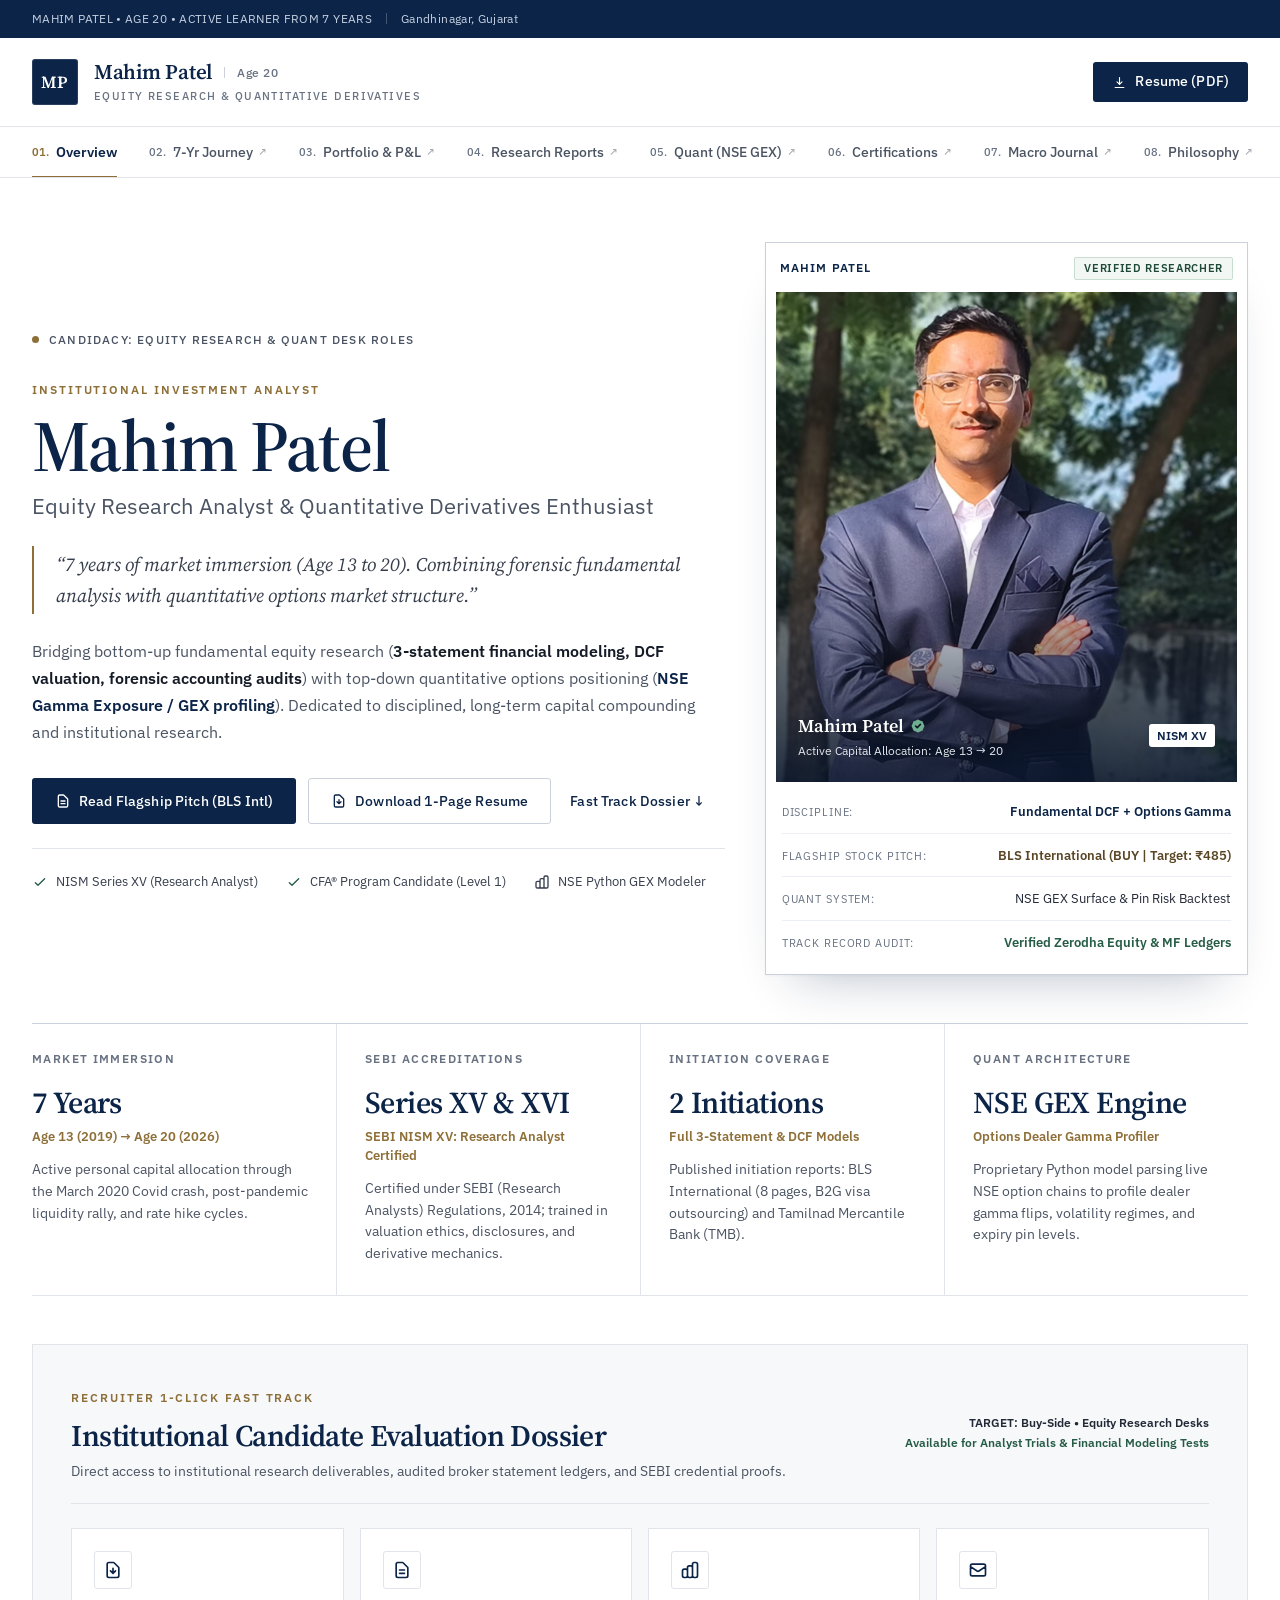
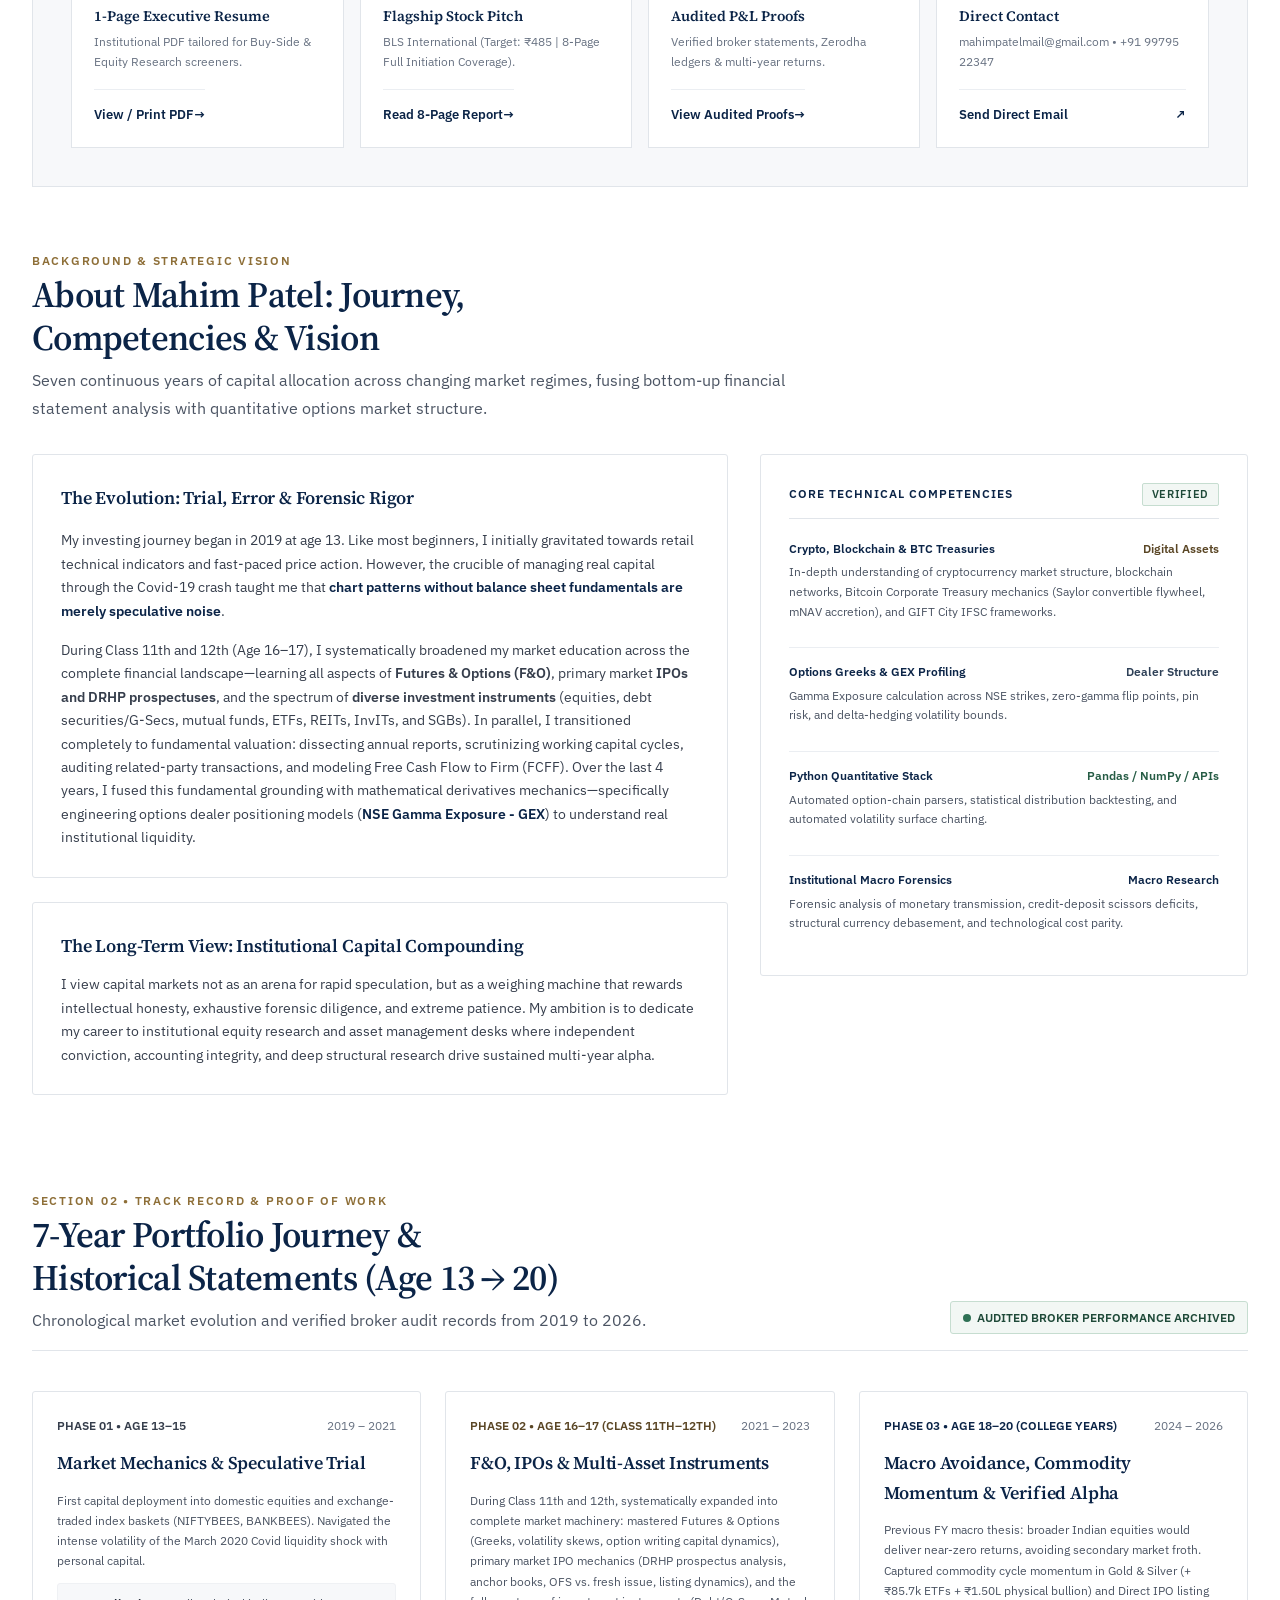
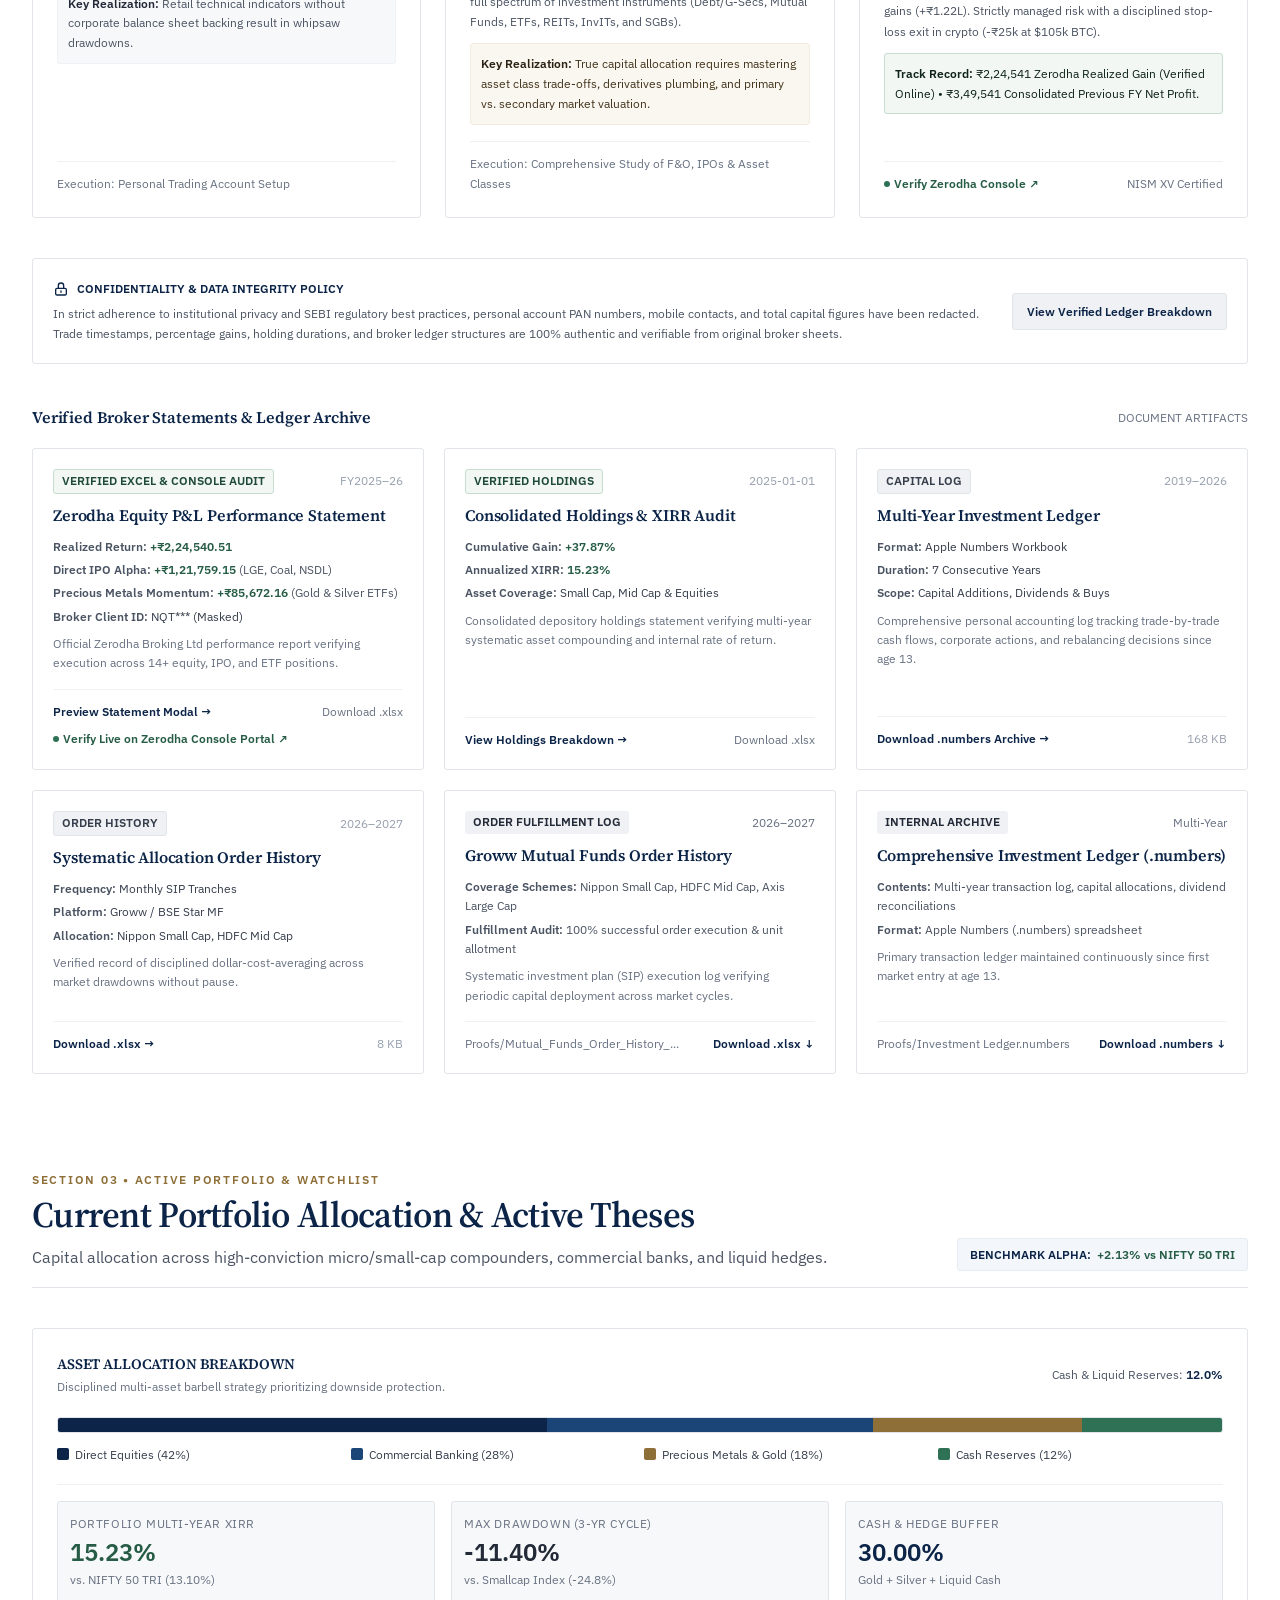
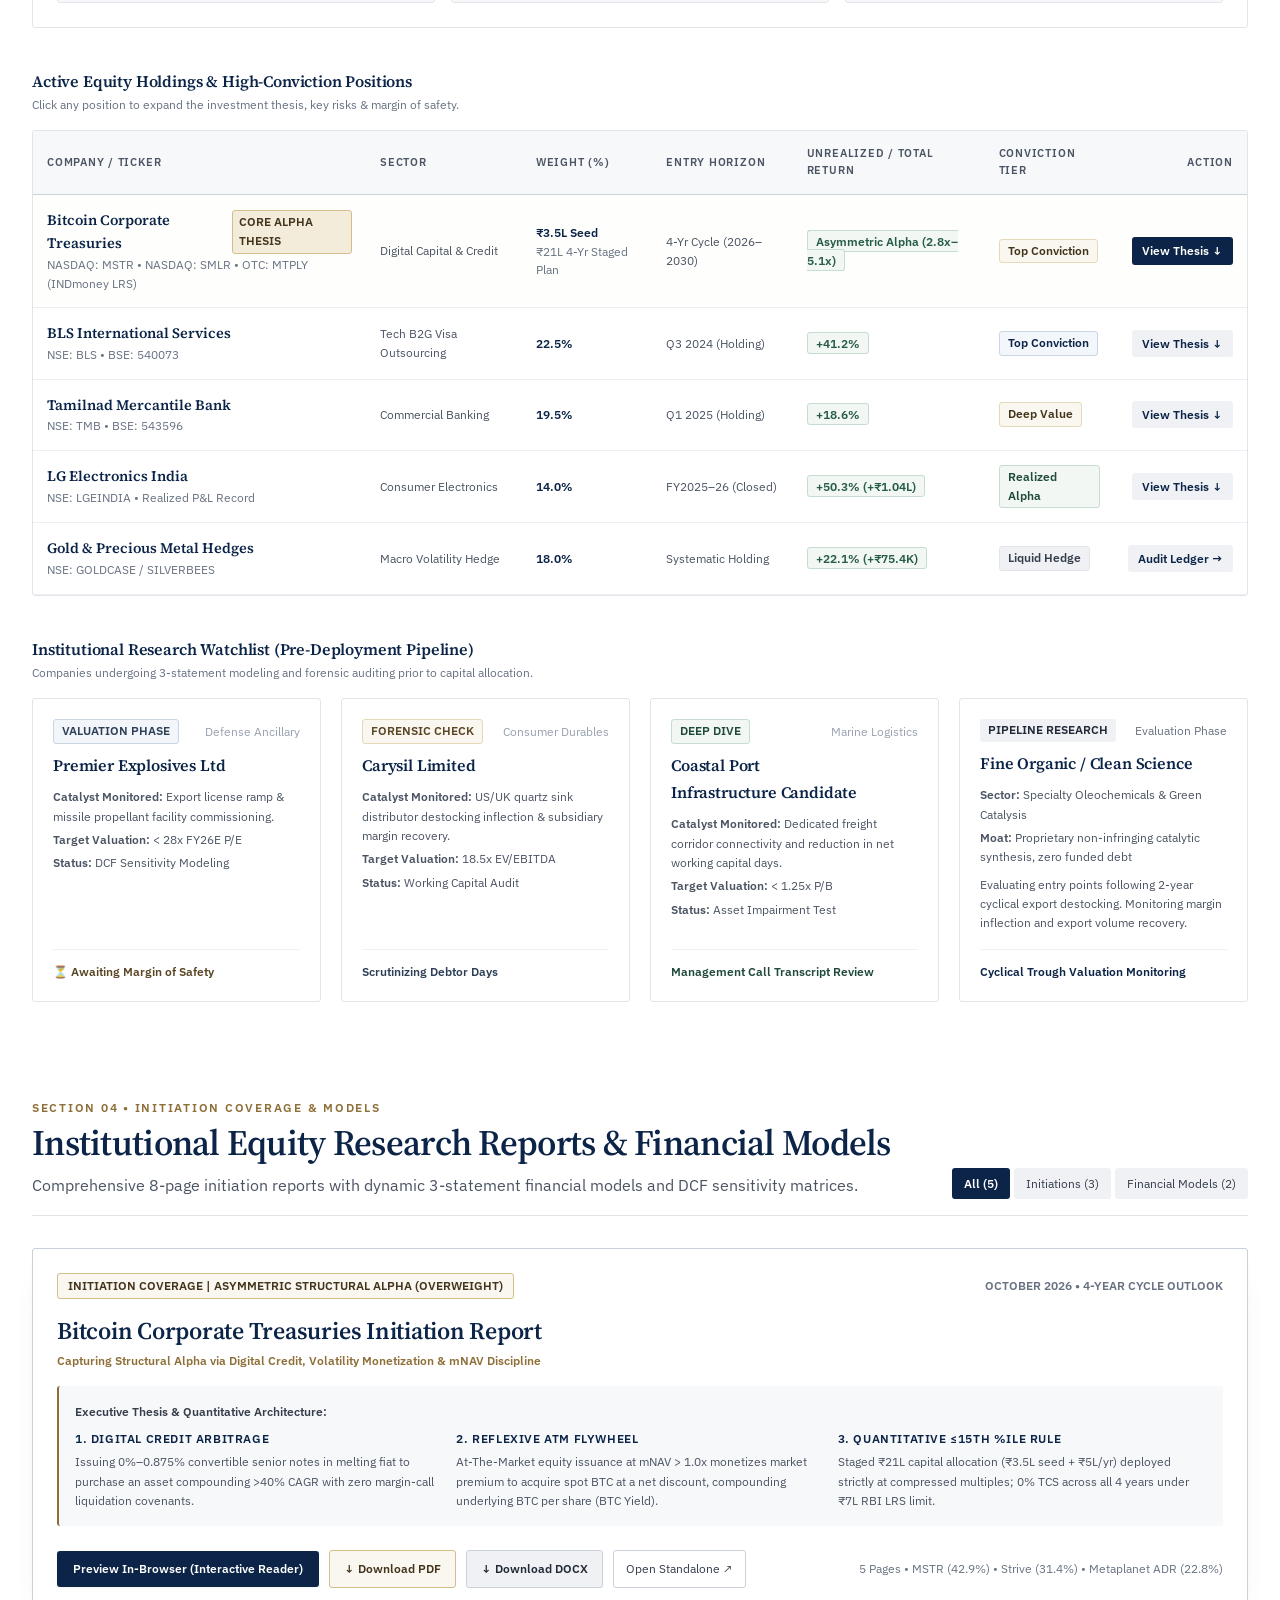
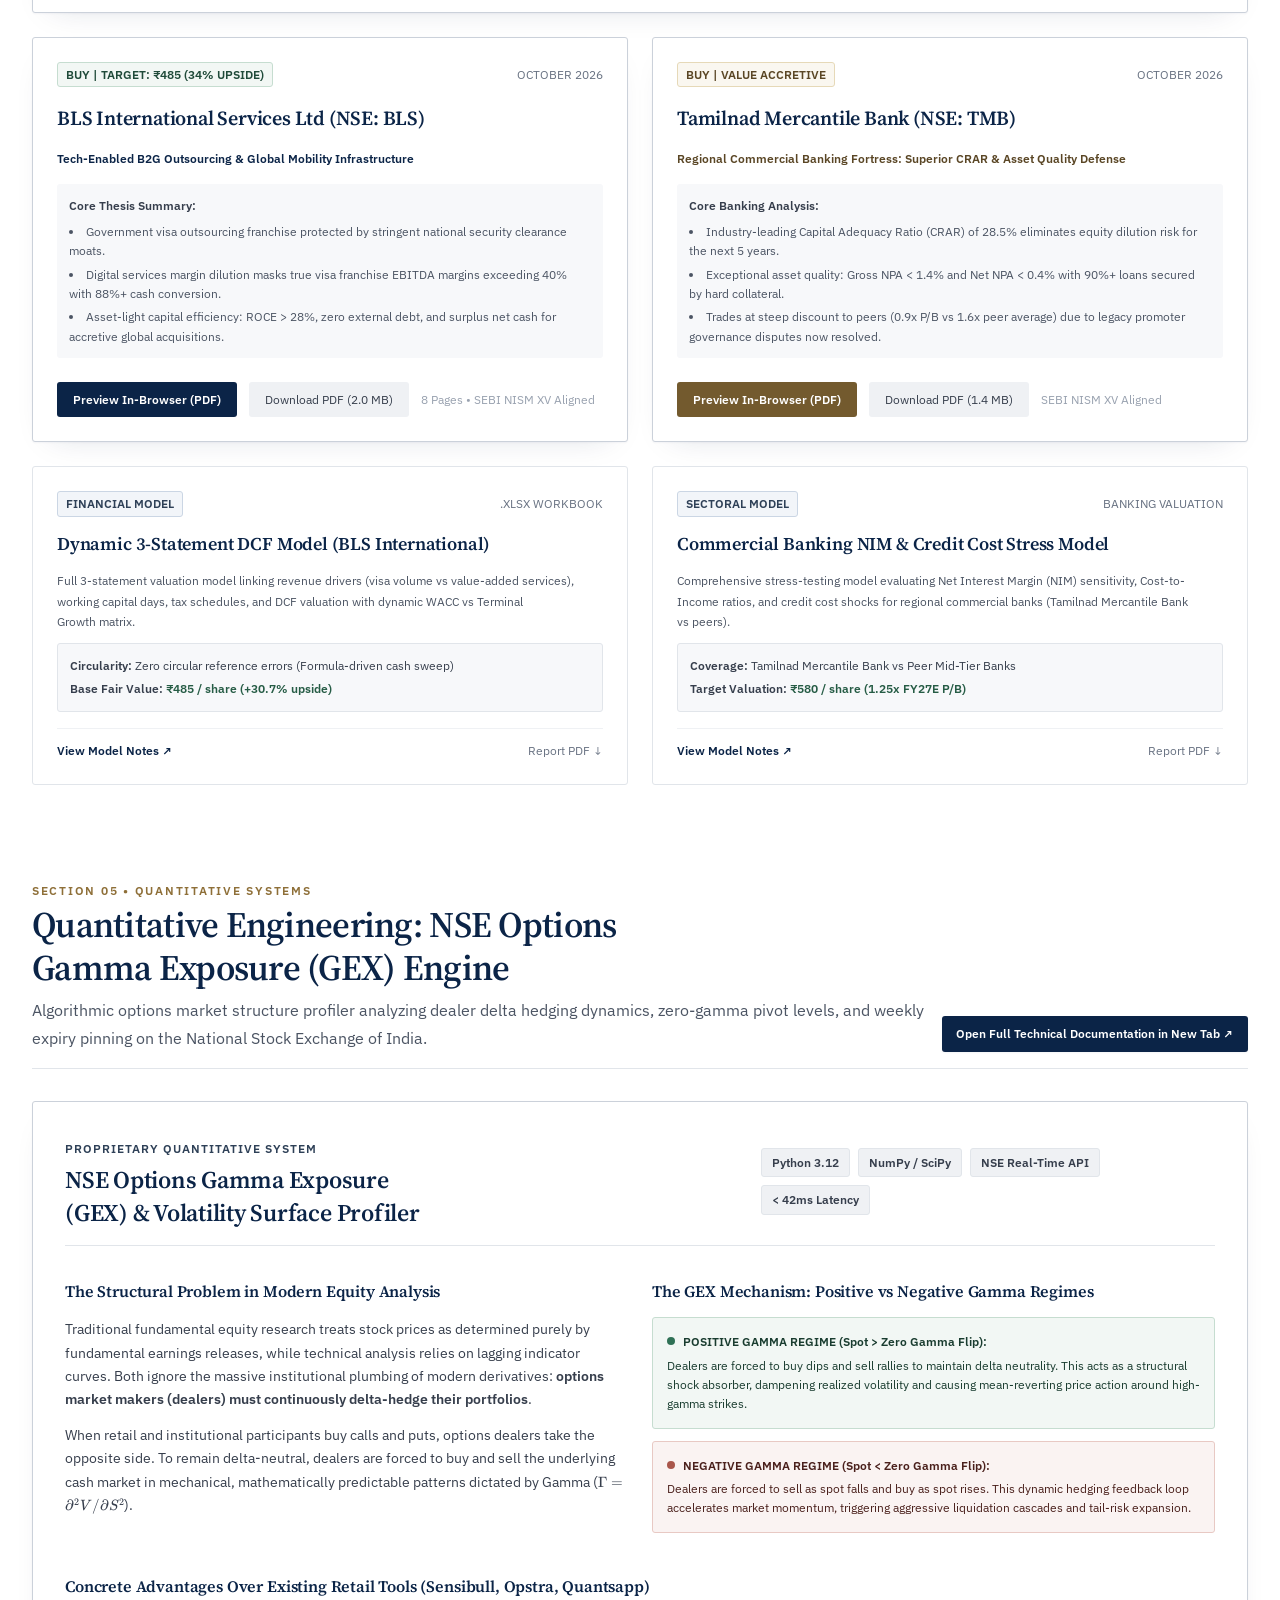
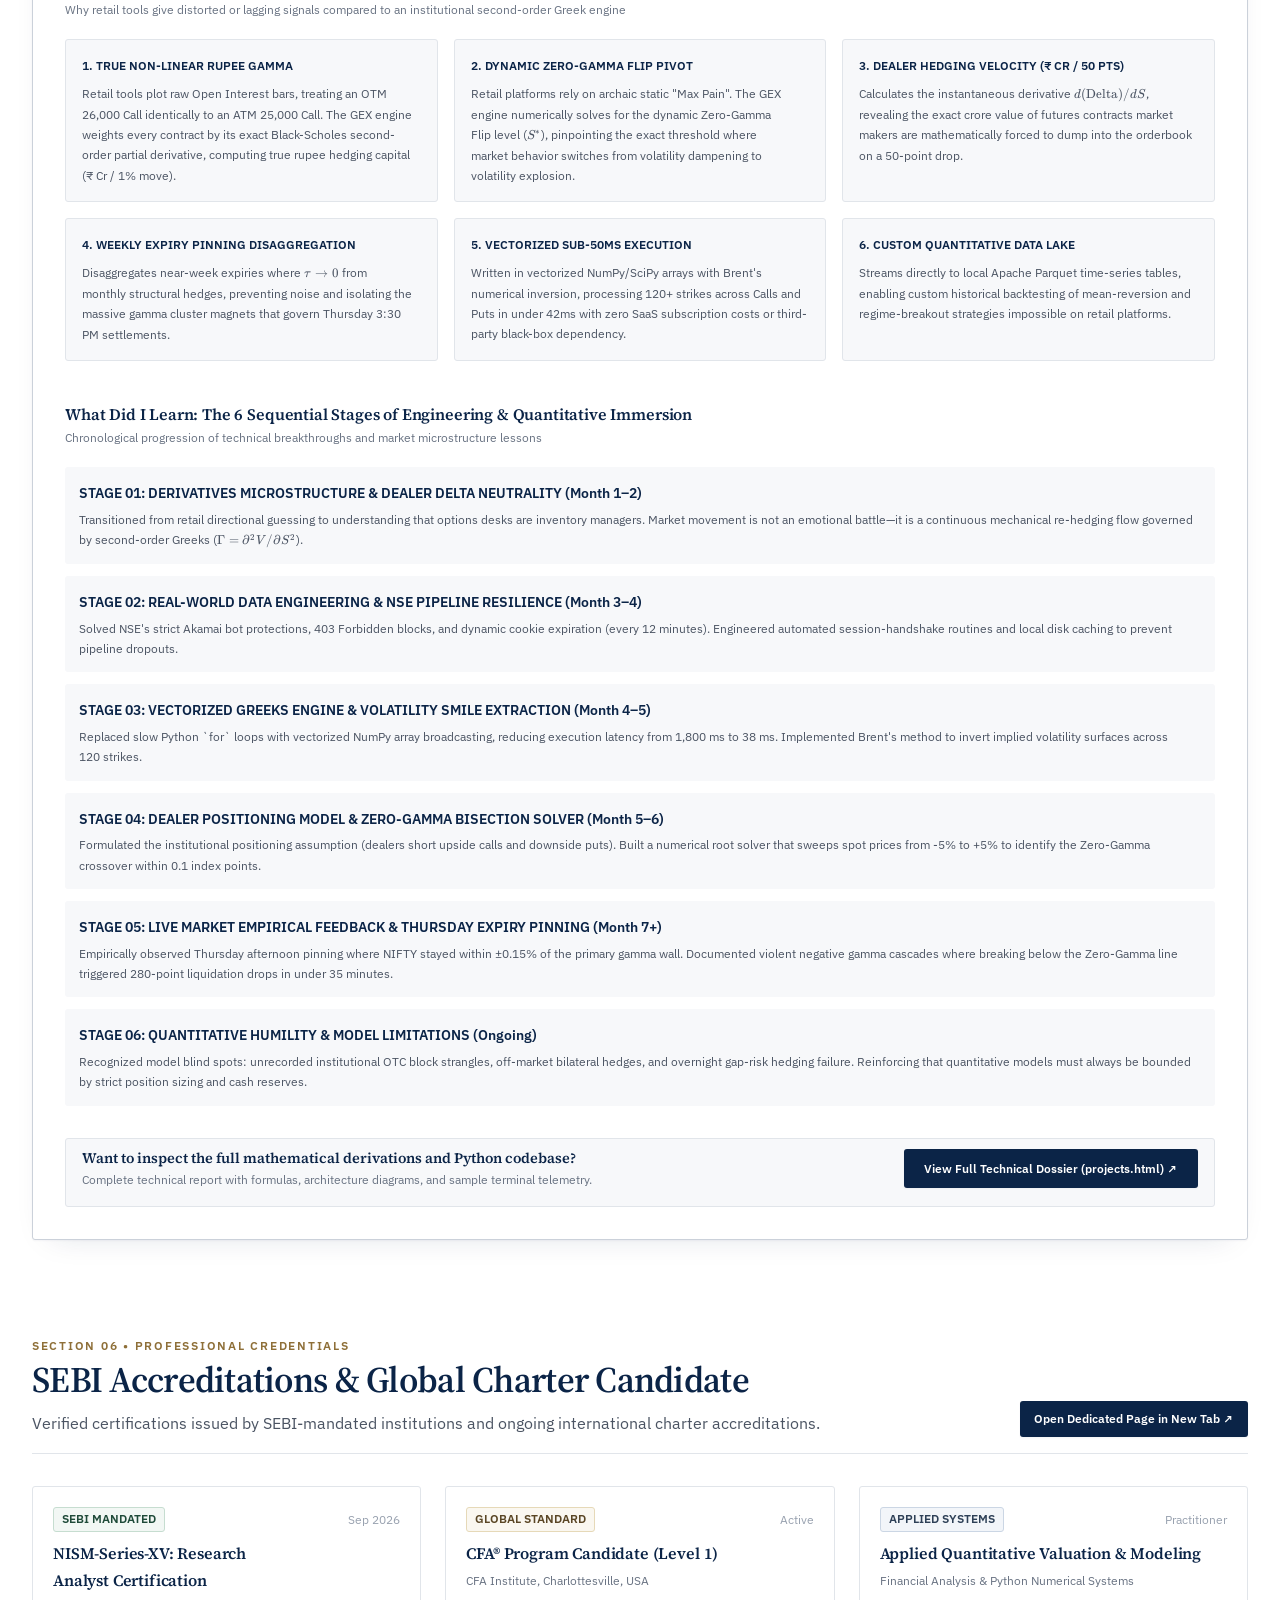
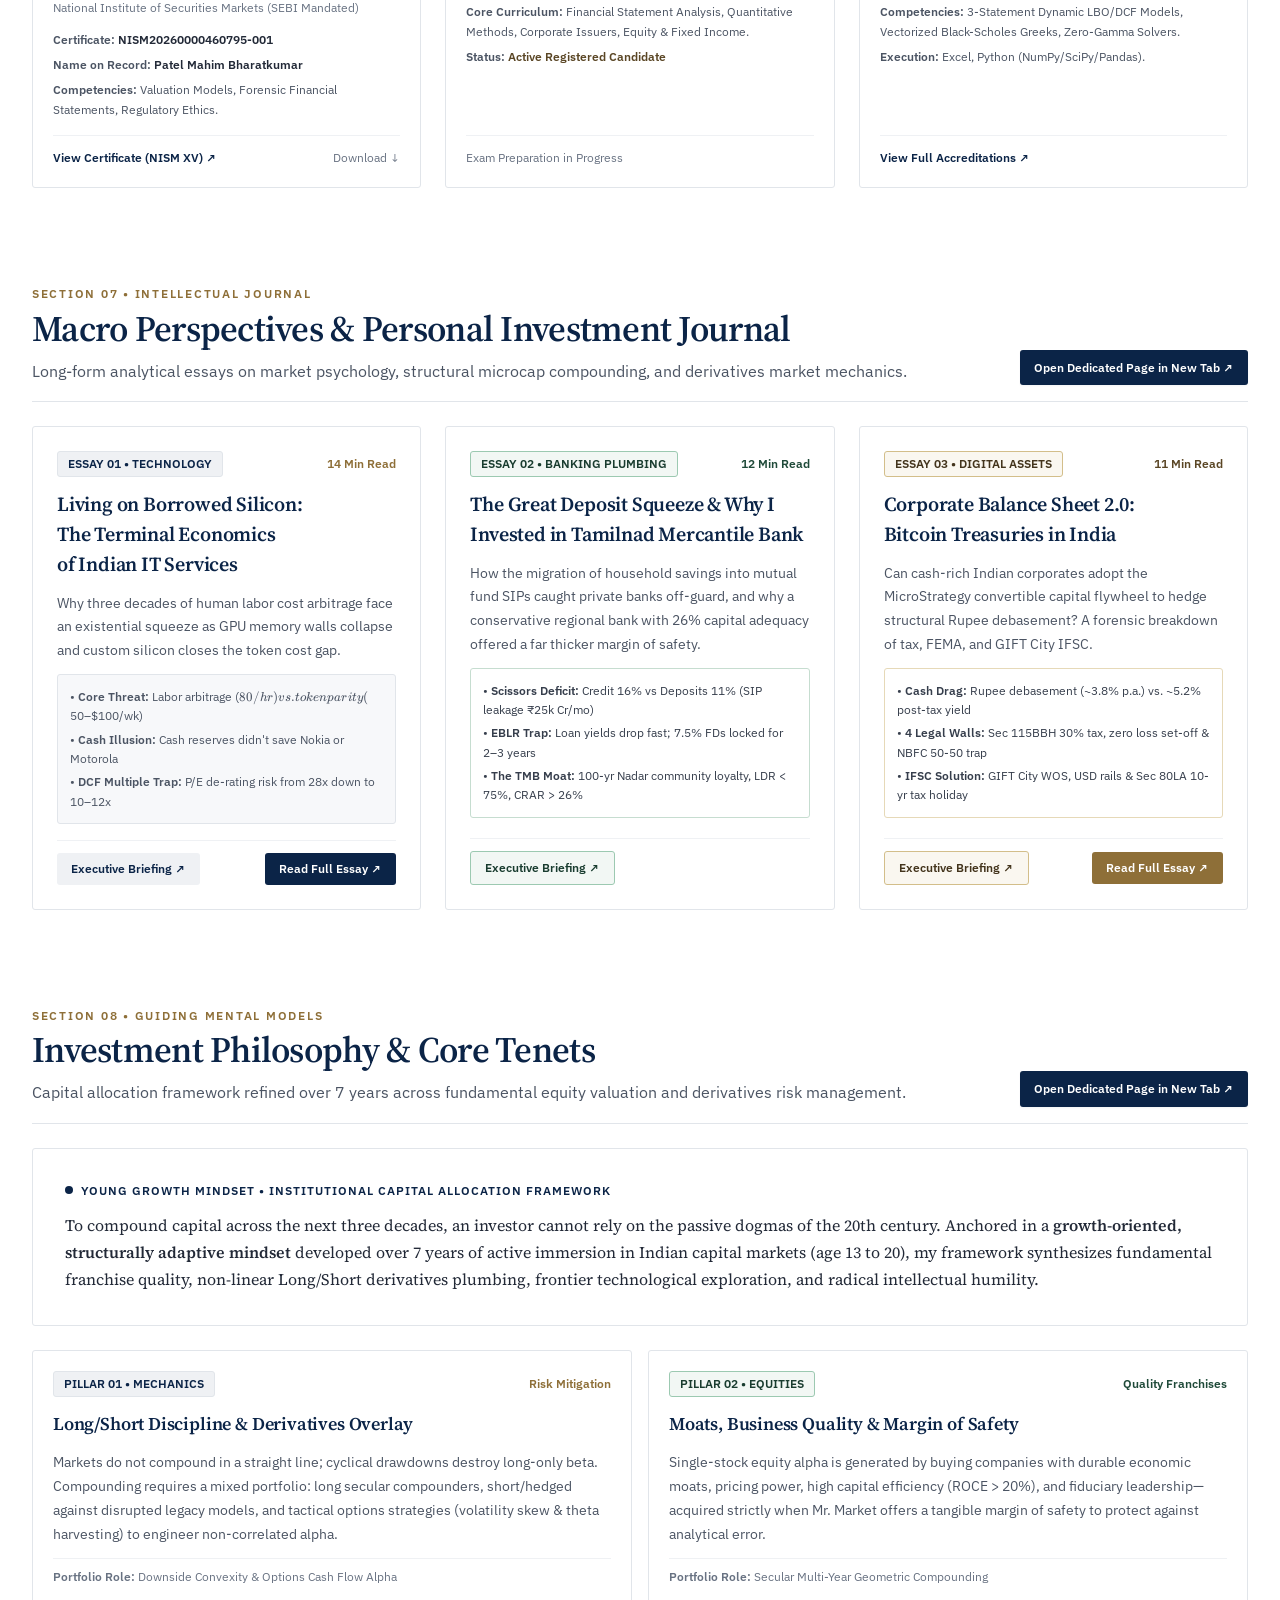
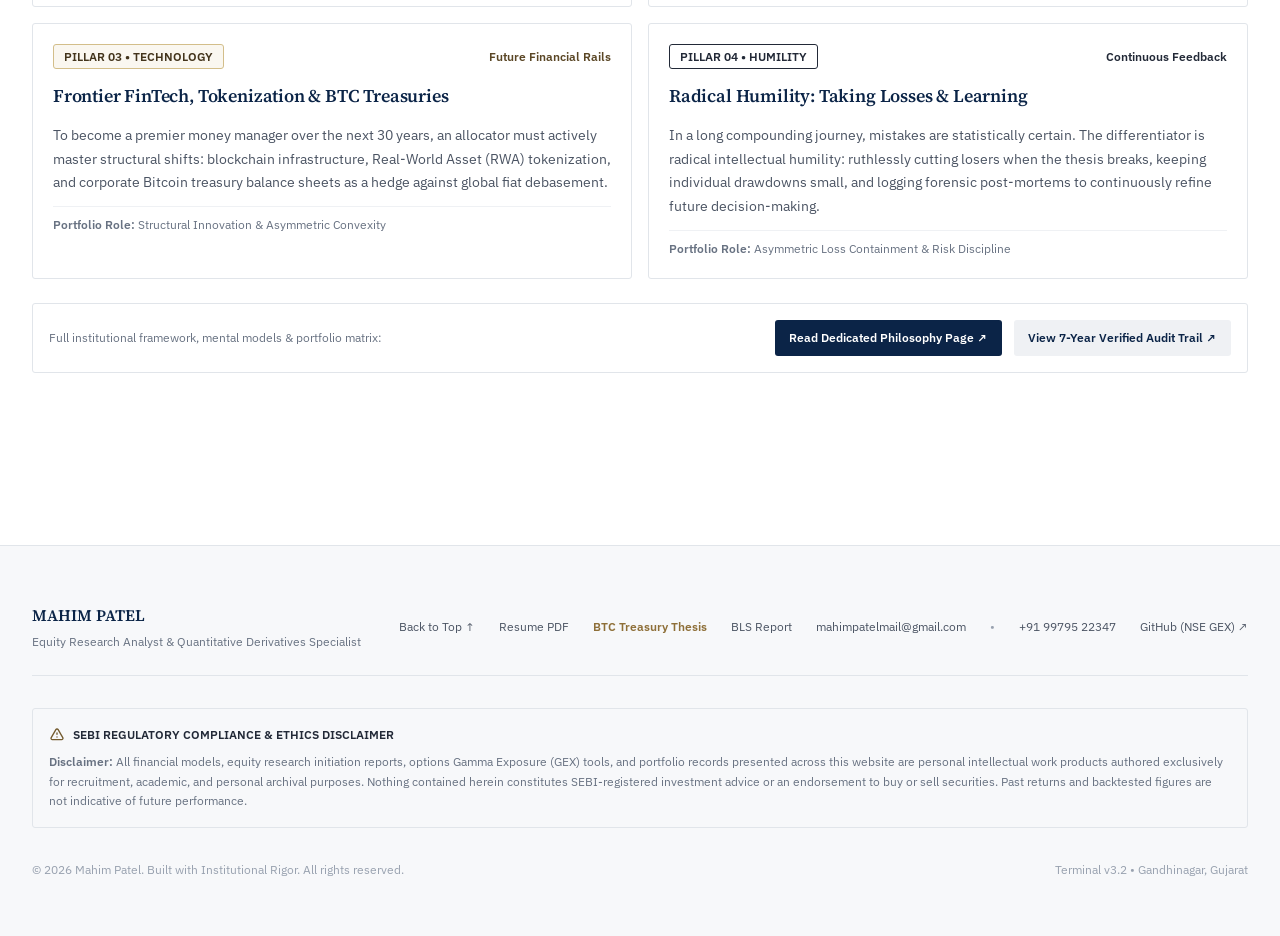
==== index.html @ 1d20fd34 "Initial commit: Mahim Patel institutional portfolio, research archive, and resume" ====
<!doctype html>
<html lang="en" class="scroll-smooth">
  <head>
    <meta charset="UTF-8" />
    <link rel="icon" type="image/svg+xml" href="favicon.svg" />
    <meta name="viewport" content="width=device-width, initial-scale=1.0" />
    <title>Mahim Patel | Equity Research Analyst & Quantitative Derivatives</title>
    <meta name="description" content="Institutional Research Portfolio of Mahim Patel — 7 Years Active Market Immersion (Age 13 to 20). Fundamental Equity Valuation, Initiation Reports, and Quantitative Options Market Structure (NSE GEX)." />
    <meta name="theme-color" content="#0B2447" />
    <link rel="preconnect" href="https://fonts.googleapis.com" />
    <link rel="preconnect" href="https://fonts.gstatic.com" crossorigin />
    <link rel="stylesheet" href="https://fonts.googleapis.com/css2?family=IBM+Plex+Mono:wght@400;500&family=IBM+Plex+Sans:ital,wght@0,300;0,400;0,500;0,600;1,400&family=Source+Serif+4:ital,opsz,wght@0,8..60,400;0,8..60,500;0,8..60,600;0,8..60,700;1,8..60,400;1,8..60,500&display=swap" />
    <link rel="stylesheet" href="assets/css/tailwind.css" />
    
    <!-- KaTeX LaTeX Math Typesetting Engine (Local + CDN Fallback) -->
    <link rel="stylesheet" href="vendor/katex/katex.min.css" onerror="this.onerror=null;this.href='https://cdn.jsdelivr.net/npm/katex@0.16.11/dist/katex.min.css';" />
    <script defer src="vendor/katex/katex.min.js" onerror="this.onerror=null;this.src='https://cdn.jsdelivr.net/npm/katex@0.16.11/dist/katex.min.js';"></script>
    <script defer src="vendor/katex/auto-render.min.js" onerror="this.onerror=null;this.src='https://cdn.jsdelivr.net/npm/katex@0.16.11/dist/contrib/auto-render.min.js';" onload="window.renderKaTeX && window.renderKaTeX();"></script>
    <script>
      function renderKaTeX() {
        if (typeof renderMathInElement === 'function') {
          renderMathInElement(document.body, {
            delimiters: [
              { left: '$$', right: '$$', display: true },
              { left: '\\[', right: '\\]', display: true },
              { left: '$', right: '$', display: false },
              { left: '\\(', right: '\\)', display: false }
            ],
            ignoredTags: ['script', 'noscript', 'style', 'textarea', 'pre', 'code'],
            throwOnError: false
          });
        }
      }
      window.renderKaTeX = renderKaTeX;
      document.addEventListener('DOMContentLoaded', renderKaTeX);
      window.addEventListener('load', renderKaTeX);
    </script>
  
    <link rel="stylesheet" href="assets/css/site.css" />
    <script src="assets/js/site.js" defer></script>
  </head>
  <body class="antialiased page-index">

    <a class="skip-link" href="#main">Skip to content</a>
    <div class="topbar">
      <div class="wrap topbar-row">
        <div class="topbar-left"><span class="topbar-item">MAHIM PATEL • AGE 20 • ACTIVE LEARNER FROM 7 YEARS</span><span class="topbar-item">Gandhinagar, Gujarat</span></div>
        
      </div>
    </div>

    <header class="site-header">
      <div class="wrap header-row">
        <a href="#overview" class="brand">
          <span class="brand-mark" aria-hidden="true">MP</span>
          <span class="brand-text">
            <span class="brand-name">Mahim Patel <span class="brand-age">Age 20</span></span>
            <span class="brand-sub">EQUITY RESEARCH &amp; QUANTITATIVE DERIVATIVES</span>
          </span>
        </a>
        <div class="header-actions">
          <button type="button" onclick="openModal('resume-modal')" class="btn btn-primary header-cta">
            <svg viewBox="0 0 24 24" width="15" height="15" fill="none" stroke="currentColor" stroke-width="1.8" stroke-linecap="round" stroke-linejoin="round" aria-hidden="true"><path d="M12 4v11m0 0l-4-4m4 4l4-4M5 20h14"/></svg>
            <span>Resume (PDF)</span>
          </button>
          <button type="button" id="mobile-menu-btn" class="menu-toggle" aria-label="Toggle Navigation" aria-expanded="false" aria-controls="mobile-menu">
            <svg viewBox="0 0 24 24" width="20" height="20" fill="none" stroke="currentColor" stroke-width="1.8" stroke-linecap="round" aria-hidden="true"><path d="M4 7h16M4 12h16M4 17h16"/></svg>
          </button>
        </div>
      </div>
      <div id="mobile-menu" class="mobile-menu hidden">
      <div class="wrap">
        <a href="#overview" class="mobile-nav-link is-active" aria-current="page"><span class="nav-idx">01.</span> Overview</a>
        <a href="journey.html" class="mobile-nav-link" target="_blank" rel="noopener noreferrer"><span class="nav-idx">02.</span> 7-Yr Journey &amp; Proofs <span class="nav-ext" aria-hidden="true">↗</span></a>
        <a href="portfolio.html" class="mobile-nav-link" target="_blank" rel="noopener noreferrer"><span class="nav-idx">03.</span> Portfolio, P&amp;L &amp; Watchlist <span class="nav-ext" aria-hidden="true">↗</span></a>
        <a href="reports.html" class="mobile-nav-link" target="_blank" rel="noopener noreferrer"><span class="nav-idx">04.</span> Research Reports (BLS &amp; TMB) <span class="nav-ext" aria-hidden="true">↗</span></a>
        <a href="projects.html" class="mobile-nav-link" target="_blank" rel="noopener noreferrer"><span class="nav-idx">05.</span> Quant Projects (NSE GEX) <span class="nav-ext" aria-hidden="true">↗</span></a>
        <a href="certifications.html" class="mobile-nav-link" target="_blank" rel="noopener noreferrer"><span class="nav-idx">06.</span> Certifications (SEBI NISM XV) <span class="nav-ext" aria-hidden="true">↗</span></a>
        <a href="macro.html" class="mobile-nav-link" target="_blank" rel="noopener noreferrer"><span class="nav-idx">07.</span> Macro Perspectives &amp; Essays <span class="nav-ext" aria-hidden="true">↗</span></a>
        <a href="philosophy.html" class="mobile-nav-link" target="_blank" rel="noopener noreferrer"><span class="nav-idx">08.</span> Investment Philosophy <span class="nav-ext" aria-hidden="true">↗</span></a>
        <button type="button" onclick="openModal('resume-modal')" class="btn btn-primary mobile-cta">Download 1-Page Resume (PDF)</button>
      </div>
    </div>
    </header>

    <nav class="site-nav" aria-label="Primary">
      <div class="wrap nav-row">
        <a href="#overview" class="nav-link is-active" aria-current="page"><span class="nav-idx">01.</span> Overview</a>
        <a href="journey.html" class="nav-link" target="_blank" rel="noopener noreferrer"><span class="nav-idx">02.</span> 7-Yr Journey <span class="nav-ext" aria-hidden="true">↗</span></a>
        <a href="portfolio.html" class="nav-link" target="_blank" rel="noopener noreferrer"><span class="nav-idx">03.</span> Portfolio &amp; P&amp;L <span class="nav-ext" aria-hidden="true">↗</span></a>
        <a href="reports.html" class="nav-link" target="_blank" rel="noopener noreferrer"><span class="nav-idx">04.</span> Research Reports <span class="nav-ext" aria-hidden="true">↗</span></a>
        <a href="projects.html" class="nav-link" target="_blank" rel="noopener noreferrer"><span class="nav-idx">05.</span> Quant (NSE GEX) <span class="nav-ext" aria-hidden="true">↗</span></a>
        <a href="certifications.html" class="nav-link" target="_blank" rel="noopener noreferrer"><span class="nav-idx">06.</span> Certifications <span class="nav-ext" aria-hidden="true">↗</span></a>
        <a href="macro.html" class="nav-link" target="_blank" rel="noopener noreferrer"><span class="nav-idx">07.</span> Macro Journal <span class="nav-ext" aria-hidden="true">↗</span></a>
        <a href="philosophy.html" class="nav-link" target="_blank" rel="noopener noreferrer"><span class="nav-idx">08.</span> Philosophy <span class="nav-ext" aria-hidden="true">↗</span></a>
      </div>
    </nav>

    <main id="main" class="max-w-7xl mx-auto px-4 sm:px-6 lg:px-8 py-10 space-y-24">

      <!-- ============================================================== -->
      <!-- SECTION 1: OVERVIEW & HERO SECTION (FORMAL EXECUTIVE LIGHT) -->
      <!-- ============================================================== -->
      <section id="overview" class="scroll-mt-24 space-y-12">
        
        <!-- 1.1 Hero Header -->
        <div class="grid grid-cols-1 lg:grid-cols-12 gap-10 items-center">
          
          <!-- Left Column: Biography, Headlines & Strategic Tagline -->
          <div class="lg:col-span-7 space-y-6">
            
            <div class="status-line">
              <span class="status-dot" aria-hidden="true"></span>
              <span>CANDIDACY: EQUITY RESEARCH &amp; QUANT DESK ROLES</span>
            </div>

            <div class="space-y-2">
              <div class="eyebrow">Institutional Investment Analyst</div>
              <h1 class="hero-title font-editorial">
                Mahim Patel
              </h1>
              <p class="hero-sub">
                Equity Research Analyst &amp; Quantitative Derivatives Enthusiast
              </p>
            </div>

            <!-- Executive Focus & Core Capabilities -->
            <div class="pullquote">
              <p class="pullquote-text font-editorial">
                &ldquo;7 years of market immersion (Age 13 to 20). Combining forensic fundamental analysis with quantitative options market structure.&rdquo;
              </p>
            </div>

            <!-- Strategic Value Proposition -->
            <p class="text-slate-600 text-sm sm:text-base leading-relaxed">
              Bridging bottom-up fundamental equity research (<span class="text-slate-900 font-semibold">3-statement financial modeling, DCF valuation, forensic accounting audits</span>) with top-down quantitative options positioning (<span class="text-[#0B2447] font-mono-num font-semibold">NSE Gamma Exposure / GEX profiling</span>). Dedicated to disciplined, long-term capital compounding and institutional research.
            </p>

            <!-- Quick Action CTA Group -->
            <div class="pt-2 flex flex-wrap items-center gap-3">
              <button onclick="openModal('bls-modal')" class="btn btn-primary btn-lg">
                <svg class="icon-sm" fill="none" stroke="currentColor" viewBox="0 0 24 24" width="16" height="16">
                  <path stroke-linecap="round" stroke-linejoin="round" stroke-width="2" d="M9 12h6m-6 4h6m2 5H7a2 2 0 01-2-2V5a2 2 0 012-2h5.586a1 1 0 01.707.293l5.414 5.414a1 1 0 01.293.707V19a2 2 0 01-2 2z"></path>
                </svg>
                <span>Read Flagship Pitch (BLS Intl)</span>
              </button>

              <button onclick="openModal('resume-modal')" class="btn btn-quiet btn-lg">
                <svg class="icon-sm" fill="none" stroke="currentColor" viewBox="0 0 24 24" width="16" height="16">
                  <path stroke-linecap="round" stroke-linejoin="round" stroke-width="2" d="M12 10v6m0 0l-3-3m3 3l3-3m2 8H7a2 2 0 01-2-2V5a2 2 0 012-2h5.586a1 1 0 01.707.293l5.414 5.414a1 1 0 01.293.707V19a2 2 0 01-2 2z"></path>
                </svg>
                <span>Download 1-Page Resume</span>
              </button>

              <a href="#recruiter-card" class="btn btn-link btn-lg">
                <span>Fast Track Dossier ↓</span>
              </a>
            </div>

            <!-- Credentials Badges Strip -->
            <div class="cred-list">
              <span class="cred-item">
                <svg class="icon-sm cred-check" fill="none" stroke="currentColor" viewBox="0 0 24 24" width="16" height="16"><path stroke-linecap="round" stroke-linejoin="round" stroke-width="2" d="M5 13l4 4L19 7"></path></svg>
                NISM Series XV (Research Analyst)
              </span>
              <span class="cred-item">
                <svg class="icon-sm cred-check" fill="none" stroke="currentColor" viewBox="0 0 24 24" width="16" height="16"><path stroke-linecap="round" stroke-linejoin="round" stroke-width="2" d="M5 13l4 4L19 7"></path></svg>
                CFA® Program Candidate (Level 1)
              </span>
              <span class="cred-item">
                <svg class="icon-sm" fill="none" stroke="currentColor" viewBox="0 0 24 24" width="16" height="16"><path stroke-linecap="round" stroke-linejoin="round" stroke-width="2" d="M9 19v-6a2 2 0 00-2-2H5a2 2 0 00-2 2v6a2 2 0 002 2h2a2 2 0 002-2zm0 0V9a2 2 0 012-2h2a2 2 0 012 2v10m-6 0a2 2 0 002 2h2a2 2 0 002-2m0 0V5a2 2 0 012-2h2a2 2 0 012 2v14a2 2 0 01-2 2h-2a2 2 0 01-2-2z"></path></svg>
                NSE Python GEX Modeler
              </span>
            </div>

          </div>

          <!-- Right Column: Formal Portrait & Analyst Telemetry Frame -->
          <div class="lg:col-span-5">
            <div class="portrait-card">
              
              <div class="portrait-head">
                <span class="portrait-tag">MAHIM PATEL</span>
                <span class="chip chip-pos">VERIFIED RESEARCHER</span>
              </div>

              <!-- Profile Image (1.png) -->
              <div class="portrait-frame">
                <img 
                  src="1.png" 
                  alt="Mahim Patel — Equity Research & Quantitative Analyst" 
                  class="portrait-img"
                />
                
                <div class="portrait-cap">
                  <div class="flex items-center justify-between">
                    <div>
                      <div class="font-bold text-white text-lg font-editorial flex items-center gap-1.5">
                        Mahim Patel
                        <svg class="icon-sm text-emerald-400" fill="currentColor" viewBox="0 0 20 20" width="16" height="16"><path fill-rule="evenodd" d="M6.267 3.455a3.066 3.066 0 001.745-.723 3.066 3.066 0 013.976 0 3.066 3.066 0 001.745.723 3.066 3.066 0 012.812 2.812c.051.643.304 1.254.723 1.745a3.066 3.066 0 010 3.976 3.066 3.066 0 00-.723 1.745 3.066 3.066 0 01-2.812 2.812 3.066 3.066 0 00-1.745.723 3.066 3.066 0 01-3.976 0 3.066 3.066 0 00-1.745-.723 3.066 3.066 0 01-2.812-2.812 3.066 3.066 0 00-.723-1.745 3.066 3.066 0 010-3.976 3.066 3.066 0 00.723-1.745 3.066 3.066 0 012.812-2.812zm7.44 5.252a1 1 0 00-1.414-1.414L9 10.586 7.707 9.293a1 1 0 00-1.414 1.414l2 2a1 1 0 001.414 0l4-4z" clip-rule="evenodd"></path></svg>
                      </div>
                      <div class="text-xs font-mono-num text-slate-200">Active Capital Allocation: Age 13 → 20</div>
                    </div>
                    <span class="px-2 py-0.5 rounded bg-white text-navy-900 font-mono-num text-xs font-bold">
                      NISM XV
                    </span>
                  </div>
                </div>
              </div>

              <!-- Metadata Table Strip -->
              <div class="meta-table">
                <div class="meta-row">
                  <span>DISCIPLINE:</span>
                  <span class="text-navy-900 font-semibold">Fundamental DCF + Options Gamma</span>
                </div>
                <div class="meta-row">
                  <span>FLAGSHIP STOCK PITCH:</span>
                  <span class="text-amber-800 font-semibold">BLS International (BUY | Target: ₹485)</span>
                </div>
                <div class="meta-row">
                  <span>QUANT SYSTEM:</span>
                  <span class="text-slate-800">NSE GEX Surface &amp; Pin Risk Backtest</span>
                </div>
                <div class="meta-row">
                  <span>TRACK RECORD AUDIT:</span>
                  <span class="text-emerald-700 font-bold">Verified Zerodha Equity &amp; MF Ledgers</span>
                </div>
              </div>

            </div>
          </div>

        </div>

        <!-- 1.2 Key Metrics Bar -->
        <div class="stat-strip">
          
          <div class="stat">
            <div>
              <div class="flex items-center justify-between mb-2">
                <span class="stat-label">Market Immersion</span>
              </div>
              <div class="stat-value font-editorial">7 Years</div>
              <div class="stat-sub">Age 13 (2019) → Age 20 (2026)</div>
            </div>
            <p class="stat-desc">
              Active personal capital allocation through the March 2020 Covid crash, post-pandemic liquidity rally, and rate hike cycles.
            </p>
          </div>

          <div class="stat">
            <div>
              <div class="flex items-center justify-between mb-2">
                <span class="stat-label">SEBI Accreditations</span>
              </div>
              <div class="stat-value font-editorial">Series XV &amp; XVI</div>
              <div class="stat-sub">SEBI NISM XV: Research Analyst Certified</div>
            </div>
            <p class="stat-desc">
              Certified under SEBI (Research Analysts) Regulations, 2014; trained in valuation ethics, disclosures, and derivative mechanics.
            </p>
          </div>

          <div class="stat">
            <div>
              <div class="flex items-center justify-between mb-2">
                <span class="stat-label">Initiation Coverage</span>
              </div>
              <div class="stat-value font-editorial">2 Initiations</div>
              <div class="stat-sub">Full 3-Statement &amp; DCF Models</div>
            </div>
            <p class="stat-desc">
              Published initiation reports: BLS International (8 pages, B2G visa outsourcing) and Tamilnad Mercantile Bank (TMB).
            </p>
          </div>

          <div class="stat">
            <div>
              <div class="flex items-center justify-between mb-2">
                <span class="stat-label">Quant Architecture</span>
              </div>
              <div class="stat-value font-editorial">NSE GEX Engine</div>
              <div class="stat-sub">Options Dealer Gamma Profiler</div>
            </div>
            <p class="stat-desc">
              Proprietary Python model parsing live NSE option chains to profile dealer gamma flips, volatility regimes, and expiry pin levels.
            </p>
          </div>

        </div>

        <!-- 1.3 Recruiter Fast Track Dossier Card -->
        <div id="recruiter-card" class="dossier">
          <div class="space-y-6">
            
            <div class="flex flex-col md:flex-row md:items-center justify-between gap-4 pb-5 border-b border-slate-200">
              <div>
                <div class="eyebrow">
                  Recruiter 1-Click Fast Track
                </div>
                <h2 class="text-2xl sm:text-3xl font-bold font-editorial text-navy-900 mt-2">
                  Institutional Candidate Evaluation Dossier
                </h2>
                <p class="text-sm text-slate-600 mt-1">
                  Direct access to institutional research deliverables, audited broker statement ledgers, and SEBI credential proofs.
                </p>
              </div>
              <div class="text-xs font-mono-num text-slate-500 sm:text-right">
                <div class="text-slate-800 font-semibold">TARGET: Buy-Side • Equity Research Desks</div>
                <div class="text-emerald-700 font-semibold">Available for Analyst Trials &amp; Financial Modeling Tests</div>
              </div>
            </div>

            <!-- 4 Action Cards -->
            <div class="grid grid-cols-1 sm:grid-cols-2 lg:grid-cols-4 gap-4">
              
              <button onclick="openModal('resume-modal')" class="action group">
                <div>
                  <div class="action-ico">
                    <svg class="icon-md" fill="none" stroke="currentColor" viewBox="0 0 24 24" width="20" height="20"><path stroke-linecap="round" stroke-linejoin="round" stroke-width="2" d="M12 10v6m0 0l-3-3m3 3l3-3m2 8H7a2 2 0 01-2-2V5a2 2 0 012-2h5.586a1 1 0 01.707.293l5.414 5.414a1 1 0 01.293.707V19a2 2 0 01-2 2z"></path></svg>
                  </div>
                  <div class="font-bold text-navy-900 text-sm font-editorial">1-Page Executive Resume</div>
                  <div class="text-xs text-slate-500 mt-1">Institutional PDF tailored for Buy-Side &amp; Equity Research screeners.</div>
                </div>
                <div class="action-foot">
                  <span>View / Print PDF</span>
                  <span>→</span>
                </div>
              </button>

              <button onclick="openModal('bls-modal')" class="action group">
                <div>
                  <div class="action-ico">
                    <svg class="icon-md" fill="none" stroke="currentColor" viewBox="0 0 24 24" width="20" height="20"><path stroke-linecap="round" stroke-linejoin="round" stroke-width="2" d="M9 12h6m-6 4h6m2 5H7a2 2 0 01-2-2V5a2 2 0 012-2h5.586a1 1 0 01.707.293l5.414 5.414a1 1 0 01.293.707V19a2 2 0 01-2 2z"></path></svg>
                  </div>
                  <div class="font-bold text-navy-900 text-sm font-editorial">Flagship Stock Pitch</div>
                  <div class="text-xs text-slate-500 mt-1">BLS International (Target: ₹485 | 8-Page Full Initiation Coverage).</div>
                </div>
                <div class="action-foot">
                  <span>Read 8-Page Report</span>
                  <span>→</span>
                </div>
              </button>

              <button onclick="openModal('pnl-modal')" class="action group">
                <div>
                  <div class="action-ico">
                    <svg class="icon-md" fill="none" stroke="currentColor" viewBox="0 0 24 24" width="20" height="20"><path stroke-linecap="round" stroke-linejoin="round" stroke-width="2" d="M9 19v-6a2 2 0 00-2-2H5a2 2 0 00-2 2v6a2 2 0 002 2h2a2 2 0 002-2zm0 0V9a2 2 0 012-2h2a2 2 0 012 2v10m-6 0a2 2 0 002 2h2a2 2 0 002-2m0 0V5a2 2 0 012-2h2a2 2 0 012 2v14a2 2 0 01-2 2h-2a2 2 0 01-2-2z"></path></svg>
                  </div>
                  <div class="font-bold text-navy-900 text-sm font-editorial">Audited P&amp;L Proofs</div>
                  <div class="text-xs text-slate-500 mt-1">Verified broker statements, Zerodha ledgers &amp; multi-year returns.</div>
                </div>
                <div class="action-foot">
                  <span>View Audited Proofs</span>
                  <span>→</span>
                </div>
              </button>

              <a href="mailto:mahimpatelmail@gmail.com" class="action group">
                <div>
                  <div class="action-ico">
                    <svg class="icon-md" fill="none" stroke="currentColor" viewBox="0 0 24 24" width="20" height="20"><path stroke-linecap="round" stroke-linejoin="round" stroke-width="2" d="M3 8l7.89 5.26a2 2 0 002.22 0L21 8M5 19h14a2 2 0 002-2V7a2 2 0 00-2-2H5a2 2 0 00-2 2v10a2 2 0 002 2z"></path></svg>
                  </div>
                  <div class="font-bold text-navy-900 text-sm font-editorial">Direct Contact</div>
                  <div class="text-xs text-slate-500 mt-1">mahimpatelmail@gmail.com • +91 99795 22347</div>
                </div>
                <div class="action-foot">
                  <span>Send Direct Email</span>
                  <span>↗</span>
                </div>
              </a>

            </div>

          </div>
        </div>

        <!-- 1.4 About & Vision Section -->
        <div class="space-y-8 pt-4">
          <div class="max-w-3xl">
            <div class="text-xs uppercase font-mono-num tracking-widest text-[#0B2447] font-bold">Background &amp; Strategic Vision</div>
            <h2 class="text-3xl sm:text-4xl font-bold font-editorial text-navy-900 mt-1">
              About Mahim Patel: Journey, Competencies &amp; Vision
            </h2>
            <p class="text-slate-600 mt-2 text-sm sm:text-base leading-relaxed">
              Seven continuous years of capital allocation across changing market regimes, fusing bottom-up financial statement analysis with quantitative options market structure.
            </p>
          </div>

          <div class="grid grid-cols-1 lg:grid-cols-12 gap-8">
            
            <div class="lg:col-span-7 space-y-6">
              
              <div class="card-formal rounded p-6 sm:p-7 space-y-4">
                <h3 class="text-lg font-bold font-editorial text-navy-900 flex items-center gap-2">
                  The Evolution: Trial, Error &amp; Forensic Rigor
                </h3>
                <p class="text-slate-700 text-sm leading-relaxed">
                  My investing journey began in 2019 at age 13. Like most beginners, I initially gravitated towards retail technical indicators and fast-paced price action. However, the crucible of managing real capital through the Covid-19 crash taught me that <strong class="text-navy-900 font-semibold">chart patterns without balance sheet fundamentals are merely speculative noise</strong>.
                </p>
                <p class="text-slate-700 text-sm leading-relaxed">
                  During Class 11th and 12th (Age 16–17), I systematically broadened my market education across the complete financial landscape—learning all aspects of <strong>Futures &amp; Options (F&amp;O)</strong>, primary market <strong>IPOs and DRHP prospectuses</strong>, and the spectrum of <strong>diverse investment instruments</strong> (equities, debt securities/G-Secs, mutual funds, ETFs, REITs, InvITs, and SGBs). In parallel, I transitioned completely to fundamental valuation: dissecting annual reports, scrutinizing working capital cycles, auditing related-party transactions, and modeling Free Cash Flow to Firm (FCFF). Over the last 4 years, I fused this fundamental grounding with mathematical derivatives mechanics—specifically engineering options dealer positioning models (<span class="font-mono-num text-[#0B2447] font-semibold">NSE Gamma Exposure - GEX</span>) to understand real institutional liquidity.
                </p>
              </div>

              <div class="card-formal rounded p-6 sm:p-7 border-l-4 border-l-amber-600 space-y-3">
                <h3 class="text-lg font-bold font-editorial text-navy-900 flex items-center gap-2">
                  The Long-Term View: Institutional Capital Compounding
                </h3>
                <p class="text-slate-700 text-sm leading-relaxed">
                  I view capital markets not as an arena for rapid speculation, but as a weighing machine that rewards intellectual honesty, exhaustive forensic diligence, and extreme patience. My ambition is to dedicate my career to institutional equity research and asset management desks where independent conviction, accounting integrity, and deep structural research drive sustained multi-year alpha.
                </p>
              </div>

            </div>

            <div class="lg:col-span-5">
              <div class="card-formal rounded p-6 sm:p-7 space-y-4">
                
                <div class="flex items-center justify-between pb-3 border-b border-slate-200">
                  <h3 class="text-xs font-mono-num font-bold text-navy-900 uppercase tracking-wider">
                    Core Technical Competencies
                  </h3>
                  <span class="chip chip-pos">VERIFIED</span>
                </div>

                <div class="space-y-3">
                  
                  <div class="comp-row">
                    <div class="flex justify-between items-center text-xs font-mono-num mb-1">
                      <span class="font-bold text-navy-900">Crypto, Blockchain &amp; BTC Treasuries</span>
                      <span class="text-amber-800 font-semibold">Digital Assets</span>
                    </div>
                    <p class="text-[12px] text-slate-600">In-depth understanding of cryptocurrency market structure, blockchain networks, Bitcoin Corporate Treasury mechanics (Saylor convertible flywheel, mNAV accretion), and GIFT City IFSC frameworks.</p>
                  </div>

                  <div class="comp-row">
                    <div class="flex justify-between items-center text-xs font-mono-num mb-1">
                      <span class="font-bold text-navy-900">Options Greeks &amp; GEX Profiling</span>
                      <span class="text-sky-800 font-semibold">Dealer Structure</span>
                    </div>
                    <p class="text-[12px] text-slate-600">Gamma Exposure calculation across NSE strikes, zero-gamma flip points, pin risk, and delta-hedging volatility bounds.</p>
                  </div>

                  <div class="comp-row">
                    <div class="flex justify-between items-center text-xs font-mono-num mb-1">
                      <span class="font-bold text-navy-900">Python Quantitative Stack</span>
                      <span class="text-emerald-700 font-semibold">Pandas / NumPy / APIs</span>
                    </div>
                    <p class="text-[12px] text-slate-600">Automated option-chain parsers, statistical distribution backtesting, and automated volatility surface charting.</p>
                  </div>

                  <div class="comp-row">
                    <div class="flex justify-between items-center text-xs font-mono-num mb-1">
                      <span class="font-bold text-navy-900">Institutional Macro Forensics</span>
                      <span class="text-[#0B2447] font-semibold">Macro Research</span>
                    </div>
                    <p class="text-[12px] text-slate-600">Forensic analysis of monetary transmission, credit-deposit scissors deficits, structural currency debasement, and technological cost parity.</p>
                  </div>

                </div>

              </div>
            </div>

          </div>

        </div>

      </section>

      <!-- ============================================================== -->
      
      <!-- ============================================================== -->
      <section id="journey" class="scroll-mt-24 space-y-10">
        
        <div class="flex flex-col md:flex-row md:items-end justify-between gap-4 pb-4 border-b border-slate-200">
          <div>
            <div class="text-xs uppercase font-mono-num tracking-widest text-[#0B2447] font-bold">Section 02 • Track Record &amp; Proof of Work</div>
            <h2 class="text-3xl sm:text-4xl font-bold font-editorial text-navy-900 mt-1">
              7-Year Portfolio Journey &amp; Historical Statements (Age 13 → 20)
            </h2>
            <p class="text-slate-600 mt-2 text-sm sm:text-base">
              Chronological market evolution and verified broker audit records from 2019 to 2026.
            </p>
          </div>
          <div>
            <span class="inline-flex items-center gap-1.5 px-3 py-1.5 rounded bg-emerald-50 text-emerald-800 border border-emerald-200 text-xs font-mono-num font-semibold">
              <span class="w-2 h-2 rounded-full bg-emerald-600"></span>
              AUDITED BROKER PERFORMANCE ARCHIVED
            </span>
          </div>
        </div>

        <!-- 3-Phase Timeline -->
        <div class="grid grid-cols-1 md:grid-cols-3 gap-6">
          
          <div class="card-formal rounded p-6 flex flex-col justify-between border-t-4 border-t-slate-400">
            <div class="space-y-3">
              <div class="flex items-center justify-between text-xs font-mono-num text-slate-500">
                <span class="font-bold text-slate-700">PHASE 01 • AGE 13–15</span>
                <span>2019 – 2021</span>
              </div>
              <h3 class="text-lg font-bold font-editorial text-navy-900">
                Market Mechanics &amp; Speculative Trial
              </h3>
              <p class="text-xs text-slate-600 leading-relaxed">
                First capital deployment into domestic equities and exchange-traded index baskets (NIFTYBEES, BANKBEES). Navigated the intense volatility of the March 2020 Covid liquidity shock with personal capital.
              </p>
              <div class="p-2.5 rounded bg-slate-50 text-[12px] font-mono-num text-slate-600 border border-slate-100">
                <strong class="text-slate-800">Key Realization:</strong> Retail technical indicators without corporate balance sheet backing result in whipsaw drawdowns.
              </div>
            </div>
            <div class="mt-4 pt-3 border-t border-slate-100 text-[12px] font-mono-num text-slate-500">
              Execution: Personal Trading Account Setup
            </div>
          </div>

          <div class="card-formal rounded p-6 flex flex-col justify-between border-t-4 border-t-amber-600">
            <div class="space-y-3">
              <div class="flex items-center justify-between text-xs font-mono-num text-slate-500">
                <span class="font-bold text-amber-800">PHASE 02 • AGE 16–17 (CLASS 11TH–12TH)</span>
                <span>2021 – 2023</span>
              </div>
              <h3 class="text-lg font-bold font-editorial text-navy-900">
                F&amp;O, IPOs &amp; Multi-Asset Instruments
              </h3>
              <p class="text-xs text-slate-600 leading-relaxed">
                During Class 11th and 12th, systematically expanded into complete market machinery: mastered Futures &amp; Options (Greeks, volatility skews, option writing capital dynamics), primary market IPO mechanics (DRHP prospectus analysis, anchor books, OFS vs. fresh issue, listing dynamics), and the full spectrum of investment instruments (Debt/G-Secs, Mutual Funds, ETFs, REITs, InvITs, and SGBs).
              </p>
              <div class="p-2.5 rounded bg-amber-50 text-[12px] font-mono-num text-amber-900 border border-amber-100">
                <strong class="text-amber-950">Key Realization:</strong> True capital allocation requires mastering asset class trade-offs, derivatives plumbing, and primary vs. secondary market valuation.
              </div>
            </div>
            <div class="mt-4 pt-3 border-t border-slate-100 text-[12px] font-mono-num text-slate-500">
              Execution: Comprehensive Study of F&amp;O, IPOs &amp; Asset Classes
            </div>
          </div>

          <div class="card-formal rounded p-6 flex flex-col justify-between border-t-4 border-t-[#0B2447]">
            <div class="space-y-3">
              <div class="flex items-center justify-between text-xs font-mono-num text-slate-500">
                <span class="font-bold text-navy-900">PHASE 03 • AGE 18–20 (COLLEGE YEARS)</span>
                <span>2024 – 2026</span>
              </div>
              <h3 class="text-lg font-bold font-editorial text-navy-900">
                Macro Avoidance, Commodity Momentum &amp; Verified Alpha
              </h3>
              <p class="text-xs text-slate-600 leading-relaxed">
                Previous FY macro thesis: broader Indian equities would deliver near-zero returns, avoiding secondary market froth. Captured commodity cycle momentum in Gold &amp; Silver (+₹85.7k ETFs + ₹1.50L physical bullion) and Direct IPO listing gains (+₹1.22L). Strictly managed risk with a disciplined stop-loss exit in crypto (-₹25k at $105k BTC).
              </p>
              <div class="p-2.5 rounded bg-emerald-50 text-[12px] font-mono-num text-emerald-950 border border-emerald-200">
                <strong class="text-emerald-950">Track Record:</strong> ₹2,24,541 Zerodha Realized Gain (Verified Online) • ₹3,49,541 Consolidated Previous FY Net Profit.
              </div>
            </div>
            <div class="mt-4 pt-3 border-t border-slate-100 flex items-center justify-between text-[12px] font-mono-num">
              <a href="https://console.zerodha.com/verified/32efc750" target="_blank" rel="noopener noreferrer" class="text-emerald-700 font-bold hover:underline flex items-center gap-1">
                <span class="w-1.5 h-1.5 rounded-full bg-emerald-600"></span>
                Verify Zerodha Console ↗
              </a>
              <span class="text-slate-500">NISM XV Certified</span>
            </div>
          </div>

        </div>

        <!-- Confidentiality Banner -->
        <div class="card-formal rounded p-5 bg-white border-l-4 border-l-[#0B2447]">
          <div class="flex flex-col sm:flex-row items-start sm:items-center justify-between gap-4">
            <div class="space-y-1">
              <div class="flex items-center gap-2 text-[#0B2447] font-mono-num font-bold text-xs">
                <svg class="icon-sm" fill="none" stroke="currentColor" viewBox="0 0 24 24" width="16" height="16"><path stroke-linecap="round" stroke-linejoin="round" stroke-width="2" d="M12 15v2m-6 4h12a2 2 0 002-2v-6a2 2 0 00-2-2H6a2 2 0 00-2 2v6a2 2 0 002 2zm10-10V7a4 4 0 00-8 0v4h8z"></path></svg>
                <span>CONFIDENTIALITY &amp; DATA INTEGRITY POLICY</span>
              </div>
              <p class="text-xs text-slate-600 leading-relaxed">
                In strict adherence to institutional privacy and SEBI regulatory best practices, personal account PAN numbers, mobile contacts, and total capital figures have been redacted. Trade timestamps, percentage gains, holding durations, and broker ledger structures are 100% authentic and verifiable from original broker sheets.
              </p>
            </div>
            <button onclick="openModal('pnl-modal')" class="shrink-0 px-3.5 py-2 rounded bg-slate-100 hover:bg-slate-200 text-navy-900 font-mono-num text-xs font-semibold border border-slate-200 transition-colors cursor-pointer">
              View Verified Ledger Breakdown
            </button>
          </div>
        </div>

        <!-- Proof Showcase Grid -->
        <div class="space-y-4">
          <div class="flex items-center justify-between">
            <h3 class="text-base font-bold font-editorial text-navy-900">
              Verified Broker Statements &amp; Ledger Archive
            </h3>
            <span class="text-xs font-mono-num text-slate-500">DOCUMENT ARTIFACTS</span>
          </div>

          <div class="grid grid-cols-1 md:grid-cols-2 lg:grid-cols-3 gap-5">
            
            <div class="card-formal rounded p-5 flex flex-col justify-between">
              <div>
                <div class="flex items-center justify-between mb-2">
                  <span class="px-2 py-0.5 rounded bg-emerald-50 text-emerald-800 border border-emerald-200 text-[11.5px] font-mono-num font-bold">VERIFIED EXCEL &amp; CONSOLE AUDIT</span>
                  <span class="text-xs font-mono-num text-slate-400">FY2025–26</span>
                </div>
                <h4 class="font-bold text-navy-900 font-editorial text-base">Zerodha Equity P&amp;L Performance Statement</h4>
                <div class="mt-2 space-y-1 text-xs font-mono-num text-slate-600">
                  <div><strong>Realized Return:</strong> <span class="text-emerald-700 font-bold">+₹2,24,540.51</span></div>
                  <div><strong>Direct IPO Alpha:</strong> <span class="text-emerald-700 font-bold">+₹1,21,759.15</span> (LGE, Coal, NSDL)</div>
                  <div><strong>Precious Metals Momentum:</strong> <span class="text-emerald-700 font-bold">+₹85,672.16</span> (Gold &amp; Silver ETFs)</div>
                  <div><strong>Broker Client ID:</strong> <span class="text-slate-700">NQT*** (Masked)</span></div>
                </div>
                <p class="text-xs text-slate-500 mt-2">
                  Official Zerodha Broking Ltd performance report verifying execution across 14+ equity, IPO, and ETF positions.
                </p>
              </div>
              <div class="mt-4 pt-3 border-t border-slate-100 flex flex-col gap-2">
                <div class="flex items-center justify-between">
                  <button onclick="openModal('pnl-modal')" class="text-xs font-mono-num text-[#0B2447] font-bold hover:underline cursor-pointer">
                    Preview Statement Modal →
                  </button>
                  <a href="Proofs/pnl-NQT996.xlsx" download class="text-xs font-mono-num text-slate-500 hover:text-navy-900">
                    Download .xlsx
                  </a>
                </div>
                <a href="https://console.zerodha.com/verified/32efc750" target="_blank" rel="noopener noreferrer" class="text-[12px] font-mono-num text-emerald-700 font-bold hover:underline flex items-center gap-1">
                  <span class="w-1.5 h-1.5 rounded-full bg-emerald-600"></span>
                  <span>Verify Live on Zerodha Console Portal ↗</span>
                </a>
              </div>
            </div>

            <div class="card-formal rounded p-5 flex flex-col justify-between">
              <div>
                <div class="flex items-center justify-between mb-2">
                  <span class="px-2 py-0.5 rounded bg-emerald-50 text-emerald-800 border border-emerald-200 text-[11.5px] font-mono-num font-bold">VERIFIED HOLDINGS</span>
                  <span class="text-xs font-mono-num text-slate-400">2025-01-01</span>
                </div>
                <h4 class="font-bold text-navy-900 font-editorial text-base">Consolidated Holdings &amp; XIRR Audit</h4>
                <div class="mt-2 space-y-1 text-xs font-mono-num text-slate-600">
                  <div><strong>Cumulative Gain:</strong> <span class="text-emerald-700 font-bold">+37.87%</span></div>
                  <div><strong>Annualized XIRR:</strong> <span class="text-emerald-700 font-bold">15.23%</span></div>
                  <div><strong>Asset Coverage:</strong> <span class="text-slate-700">Small Cap, Mid Cap &amp; Equities</span></div>
                </div>
                <p class="text-xs text-slate-500 mt-2">
                  Consolidated depository holdings statement verifying multi-year systematic asset compounding and internal rate of return.
                </p>
              </div>
              <div class="mt-4 pt-3 border-t border-slate-100 flex items-center justify-between">
                <button onclick="openModal('pnl-modal')" class="text-xs font-mono-num text-[#0B2447] font-bold hover:underline cursor-pointer">
                  View Holdings Breakdown →
                </button>
                <a href="Proofs/Holdings_Statement_2025-01-01.xlsx" download class="text-xs font-mono-num text-slate-500 hover:text-navy-900">
                  Download .xlsx
                </a>
              </div>
            </div>

            <div class="card-formal rounded p-5 flex flex-col justify-between">
              <div>
                <div class="flex items-center justify-between mb-2">
                  <span class="px-2 py-0.5 rounded bg-slate-100 text-slate-700 border border-slate-200 text-[11.5px] font-mono-num font-bold">CAPITAL LOG</span>
                  <span class="text-xs font-mono-num text-slate-400">2019–2026</span>
                </div>
                <h4 class="font-bold text-navy-900 font-editorial text-base">Multi-Year Investment Ledger</h4>
                <div class="mt-2 space-y-1 text-xs font-mono-num text-slate-600">
                  <div><strong>Format:</strong> <span class="text-slate-700">Apple Numbers Workbook</span></div>
                  <div><strong>Duration:</strong> <span class="text-slate-700">7 Consecutive Years</span></div>
                  <div><strong>Scope:</strong> <span class="text-slate-700">Capital Additions, Dividends &amp; Buys</span></div>
                </div>
                <p class="text-xs text-slate-500 mt-2">
                  Comprehensive personal accounting log tracking trade-by-trade cash flows, corporate actions, and rebalancing decisions since age 13.
                </p>
              </div>
              <div class="mt-4 pt-3 border-t border-slate-100 flex items-center justify-between">
                <a href="Proofs/Investment Ledger.numbers" download class="text-xs font-mono-num text-[#0B2447] font-bold hover:underline">
                  Download .numbers Archive →
                </a>
                <span class="text-[12px] font-mono-num text-slate-400">168 KB</span>
              </div>
            </div>

            <div class="card-formal rounded p-5 flex flex-col justify-between">
              <div>
                <div class="flex items-center justify-between mb-2">
                  <span class="px-2 py-0.5 rounded bg-slate-100 text-slate-700 border border-slate-200 text-[11.5px] font-mono-num font-bold">ORDER HISTORY</span>
                  <span class="text-xs font-mono-num text-slate-400">2026–2027</span>
                </div>
                <h4 class="font-bold text-navy-900 font-editorial text-base">Systematic Allocation Order History</h4>
                <div class="mt-2 space-y-1 text-xs font-mono-num text-slate-600">
                  <div><strong>Frequency:</strong> <span class="text-slate-700">Monthly SIP Tranches</span></div>
                  <div><strong>Platform:</strong> <span class="text-slate-700">Groww / BSE Star MF</span></div>
                  <div><strong>Allocation:</strong> <span class="text-slate-700">Nippon Small Cap, HDFC Mid Cap</span></div>
                </div>
                <p class="text-xs text-slate-500 mt-2">
                  Verified record of disciplined dollar-cost-averaging across market drawdowns without pause.
                </p>
              </div>
              <div class="mt-4 pt-3 border-t border-slate-100 flex items-center justify-between">
                <a href="Proofs/Mutual_Funds_Order_History_2026_2027.xlsx" download class="text-xs font-mono-num text-[#0B2447] font-bold hover:underline">
                  Download .xlsx →
                </a>
                <span class="text-[12px] font-mono-num text-slate-400">8 KB</span>
              </div>
            </div>

            <!-- Verified Card 3: Mutual Funds Execution Order Log -->
            <div class="card-formal rounded p-5 flex flex-col justify-between border-t-slate-700">
              <div>
                <div class="flex items-center justify-between mb-2">
                  <span class="px-2 py-0.5 rounded bg-slate-100 text-slate-800 text-[11.5px] font-mono-num font-bold">ORDER FULFILLMENT LOG</span>
                  <span class="text-xs font-mono-num text-slate-500">2026–2027</span>
                </div>
                <h4 class="font-bold text-navy-900 font-editorial text-base">Groww Mutual Funds Order History</h4>
                <div class="mt-2 space-y-1 text-xs font-mono-num text-slate-600">
                  <div><strong>Coverage Schemes:</strong> Nippon Small Cap, HDFC Mid Cap, Axis Large Cap</div>
                  <div><strong>Fulfillment Audit:</strong> 100% successful order execution &amp; unit allotment</div>
                </div>
                <p class="text-xs text-slate-500 mt-2">
                  Systematic investment plan (SIP) execution log verifying periodic capital deployment across market cycles.
                </p>
              </div>
              <div class="mt-4 pt-3 border-t border-slate-100 flex items-center justify-between text-xs font-mono-num">
                <span class="text-slate-500">Proofs/Mutual_Funds_Order_History_...</span>
                <a href="Proofs/Mutual_Funds_Order_History_2026_2027.xlsx" download class="text-navy-900 font-bold hover:underline">Download .xlsx ↓</a>
              </div>
            </div>

            <!-- Verified Card 4: Multi-Year Investment Ledger -->
            <div class="card-formal rounded p-5 flex flex-col justify-between border-t-slate-700">
              <div>
                <div class="flex items-center justify-between mb-2">
                  <span class="px-2 py-0.5 rounded bg-slate-100 text-slate-800 text-[11.5px] font-mono-num font-bold">INTERNAL ARCHIVE</span>
                  <span class="text-xs font-mono-num text-slate-500">Multi-Year</span>
                </div>
                <h4 class="font-bold text-navy-900 font-editorial text-base">Comprehensive Investment Ledger (.numbers)</h4>
                <div class="mt-2 space-y-1 text-xs font-mono-num text-slate-600">
                  <div><strong>Contents:</strong> Multi-year transaction log, capital allocations, dividend reconciliations</div>
                  <div><strong>Format:</strong> Apple Numbers (.numbers) spreadsheet</div>
                </div>
                <p class="text-xs text-slate-500 mt-2">
                  Primary transaction ledger maintained continuously since first market entry at age 13.
                </p>
              </div>
              <div class="mt-4 pt-3 border-t border-slate-100 flex items-center justify-between text-xs font-mono-num">
                <span class="text-slate-500">Proofs/Investment Ledger.numbers</span>
                <a href="Proofs/Investment Ledger.numbers" download class="text-navy-900 font-bold hover:underline">Download .numbers ↓</a>
              </div>
            </div>

          </div>
        </div>

      </section>

      <!-- ============================================================== -->
      
      <!-- ============================================================== -->
      <section id="portfolio" class="scroll-mt-24 space-y-10">
        
        <div class="flex flex-col md:flex-row md:items-end justify-between gap-4 pb-4 border-b border-slate-200">
          <div>
            <div class="text-xs uppercase font-mono-num tracking-widest text-[#0B2447] font-bold">Section 03 • Active Portfolio &amp; Watchlist</div>
            <h2 class="text-3xl sm:text-4xl font-bold font-editorial text-navy-900 mt-1">
              Current Portfolio Allocation &amp; Active Theses
            </h2>
            <p class="text-slate-600 mt-2 text-sm sm:text-base">
              Capital allocation across high-conviction micro/small-cap compounders, commercial banks, and liquid hedges.
            </p>
          </div>
          <div>
            <span class="inline-flex items-center gap-1.5 px-3 py-1.5 rounded bg-navy-50 text-navy-900 border border-navy-100 text-xs font-mono-num font-semibold">
              <span>BENCHMARK ALPHA:</span>
              <span class="text-emerald-700 font-bold">+2.13% vs NIFTY 50 TRI</span>
            </span>
          </div>
        </div>

        <!-- Allocation Breakdown Bar -->
        <div class="card-formal rounded p-6 space-y-5">
          <div class="flex flex-col sm:flex-row sm:items-center justify-between gap-2">
            <div>
              <h3 class="text-sm font-bold font-editorial text-navy-900 uppercase tracking-wider">
                Asset Allocation Breakdown
              </h3>
              <p class="text-xs text-slate-500 font-mono-num">Disciplined multi-asset barbell strategy prioritizing downside protection.</p>
            </div>
            <div class="text-xs font-mono-num text-slate-600">
              Cash &amp; Liquid Reserves: <strong class="text-navy-900">12.0%</strong>
            </div>
          </div>

          <div class="space-y-2">
            <div class="h-4 rounded overflow-hidden flex bg-slate-100 border border-slate-200">
              <div style="width: 42%;" class="bg-[#0B2447]" title="Specialized Growth Equities (42%)"></div>
              <div style="width: 28%;" class="bg-navy-700" title="Defensive Commercial Banking (28%)"></div>
              <div style="width: 18%;" class="bg-amber-600" title="Gold & Liquid Hedges (18%)"></div>
              <div style="width: 12%;" class="bg-emerald-600" title="Tactical Cash & Liquid Reserves (12%)"></div>
            </div>
            
            <div class="grid grid-cols-2 sm:grid-cols-4 gap-2 text-xs font-mono-num pt-1">
              <div class="flex items-center gap-1.5">
                <span class="w-3 h-3 rounded-sm bg-[#0B2447]"></span>
                <span class="text-slate-700">Direct Equities (42%)</span>
              </div>
              <div class="flex items-center gap-1.5">
                <span class="w-3 h-3 rounded-sm bg-navy-700"></span>
                <span class="text-slate-700">Commercial Banking (28%)</span>
              </div>
              <div class="flex items-center gap-1.5">
                <span class="w-3 h-3 rounded-sm bg-amber-600"></span>
                <span class="text-slate-700">Precious Metals &amp; Gold (18%)</span>
              </div>
              <div class="flex items-center gap-1.5">
                <span class="w-3 h-3 rounded-sm bg-emerald-600"></span>
                <span class="text-slate-700">Cash Reserves (12%)</span>
              </div>
            </div>
          </div>

          <div class="grid grid-cols-1 sm:grid-cols-3 gap-4 pt-4 border-t border-slate-100">
            <div class="p-3 rounded bg-slate-50 border border-slate-200">
              <div class="text-[12px] font-mono-num text-slate-500 uppercase">Portfolio Multi-Year XIRR</div>
              <div class="text-2xl font-bold font-mono-num text-emerald-700 mt-0.5">15.23%</div>
              <div class="text-[12px] text-slate-500 font-mono-num mt-0.5">vs. NIFTY 50 TRI (13.10%)</div>
            </div>
            <div class="p-3 rounded bg-slate-50 border border-slate-200">
              <div class="text-[12px] font-mono-num text-slate-500 uppercase">Max Drawdown (3-Yr Cycle)</div>
              <div class="text-2xl font-bold font-mono-num text-slate-800 mt-0.5">-11.40%</div>
              <div class="text-[12px] text-slate-500 font-mono-num mt-0.5">vs. Smallcap Index (-24.8%)</div>
            </div>
            <div class="p-3 rounded bg-slate-50 border border-slate-200">
              <div class="text-[12px] font-mono-num text-slate-500 uppercase">Cash &amp; Hedge Buffer</div>
              <div class="text-2xl font-bold font-mono-num text-navy-900 mt-0.5">30.00%</div>
              <div class="text-[12px] text-slate-500 font-mono-num mt-0.5">Gold + Silver + Liquid Cash</div>
            </div>
          </div>
        </div>

        <!-- Active Holdings Table -->
        <div class="space-y-4">
          <div class="flex flex-col sm:flex-row sm:items-center justify-between gap-3">
            <div>
              <h3 class="text-base font-bold font-editorial text-navy-900">
                Active Equity Holdings &amp; High-Conviction Positions
              </h3>
              <p class="text-xs text-slate-500 font-mono-num">Click any position to expand the investment thesis, key risks &amp; margin of safety.</p>
            </div>
          </div>

          <div class="card-formal rounded overflow-hidden">
            <div class="overflow-x-auto">
              <table class="w-full text-left table-formal text-xs font-sans">
                <thead>
                  <tr>
                    <th class="p-3.5">Company / Ticker</th>
                    <th class="p-3.5">Sector</th>
                    <th class="p-3.5">Weight (%)</th>
                    <th class="p-3.5">Entry Horizon</th>
                    <th class="p-3.5">Unrealized / Total Return</th>
                    <th class="p-3.5">Conviction Tier</th>
                    <th class="p-3.5 text-right">Action</th>
                  </tr>
                </thead>
                <tbody class="divide-y divide-slate-100 text-slate-700 font-mono-num">
                  
                  <!-- Bitcoin Corporate Treasuries (New Active Thesis) -->
                  <tr class="hover:bg-slate-50/80 transition-colors border-l-amber-600 bg-amber-50/20">
                    <td class="p-3.5">
                      <div class="font-bold text-navy-900 font-editorial text-sm flex items-center gap-1.5">
                        <span>Bitcoin Corporate Treasuries</span>
                        <span class="px-1.5 py-0.5 rounded text-[11.5px] font-mono-num font-bold bg-amber-100 text-amber-900 border border-amber-300">CORE ALPHA THESIS</span>
                      </div>
                      <div class="text-[12px] text-slate-500">NASDAQ: MSTR • NASDAQ: SMLR • OTC: MTPLY (INDmoney LRS)</div>
                    </td>
                    <td class="p-3.5 text-slate-600 font-sans">Digital Capital &amp; Credit</td>
                    <td class="p-3.5 font-bold text-navy-900">
                      ₹3.5L Seed
                      <span class="block text-[11.5px] text-slate-500 font-normal">₹21L 4-Yr Staged Plan</span>
                    </td>
                    <td class="p-3.5 text-slate-600">4-Yr Cycle (2026–2030)</td>
                    <td class="p-3.5">
                      <span class="text-emerald-700 font-bold font-mono-num bg-emerald-50 px-2 py-0.5 rounded border border-emerald-200">Asymmetric Alpha (2.8x–5.1x)</span>
                    </td>
                    <td class="p-3.5 font-sans">
                      <span class="inline-block px-2 py-0.5 rounded bg-amber-50 text-amber-900 border border-amber-200 text-[12px] font-bold">Top Conviction</span>
                    </td>
                    <td class="p-3.5 text-right">
                      <button onclick="toggleThesis('thesis-btc-treasury')" class="px-2.5 py-1 rounded bg-[#0B2447] text-white hover:bg-navy-800 font-semibold transition-colors cursor-pointer text-xs">
                        View Thesis ↓
                      </button>
                    </td>
                  </tr>
                  <tr id="thesis-btc-treasury" class="hidden bg-slate-50/95 border-b-2 border-slate-300">
                    <td colspan="7" class="p-5 font-sans border-t border-slate-200">
                      <div class="space-y-4">
                        <div class="flex flex-col sm:flex-row sm:items-center justify-between gap-2 pb-2 border-b border-slate-200">
                          <div class="flex items-center gap-2">
                            <span class="w-2.5 h-2.5 rounded-full bg-amber-600"></span>
                            <h4 class="font-bold font-editorial text-navy-900 text-sm">
                              Investment Thesis: Bitcoin Corporate Treasuries Basket (Target Return: 2.8x–5.1x MOIC | HIGH-CONVICTION)
                            </h4>
                          </div>
                          <div class="flex items-center gap-3">
                            <span class="text-xs font-mono-num text-emerald-800 font-bold bg-emerald-50 px-2 py-0.5 rounded border border-emerald-200">Execution Rule: &le;15th %ile mNAV</span>
                            <span class="text-xs font-mono-num text-slate-600 font-semibold">TCS Drag: 0% (&lt; ₹7L/yr)</span>
                          </div>
                        </div>
                        
                        <div class="grid grid-cols-1 md:grid-cols-3 gap-4 text-xs">
                          <div class="p-3.5 rounded bg-white border border-slate-200 space-y-1.5 shadow-sm">
                            <div class="flex items-center justify-between">
                              <strong class="text-navy-900 font-mono-num text-[12px] uppercase">1. MicroStrategy (42.9% • ₹1.5L)</strong>
                              <span class="text-[11.5px] text-slate-400 font-mono-num">NASDAQ: MSTR</span>
                            </div>
                            <p class="text-slate-600 leading-relaxed">Mega-cap institutional anchor. Zero-margin-call senior convertible notes maturing 2027–2032. FASB fair-value rules unlock S&amp;P 500 eligibility and passive institutional index inflows.</p>
                          </div>
                          <div class="p-3.5 rounded bg-white border border-slate-200 space-y-1.5 shadow-sm">
                            <div class="flex items-center justify-between">
                              <strong class="text-navy-900 font-mono-num text-[12px] uppercase">2. Strive / Semler (31.4% • ₹1.1L)</strong>
                              <span class="text-[11.5px] text-slate-400 font-mono-num">NASDAQ: SMLR</span>
                            </div>
                            <p class="text-slate-600 leading-relaxed">Medical diagnostics cash cow (QuantaFlo, ~40% operating margin, zero funded debt) redirecting 100% of operational free cash flow into programmatic Bitcoin accumulation for rapid per-share BTC Yield.</p>
                          </div>
                          <div class="p-3.5 rounded bg-white border border-slate-200 space-y-1.5 shadow-sm">
                            <div class="flex items-center justify-between">
                              <strong class="text-navy-900 font-mono-num text-[12px] uppercase">3. Metaplanet (22.8% • ₹80K)</strong>
                              <span class="text-[11.5px] text-slate-400 font-mono-num">OTC: MTPLY • TSE: 3350</span>
                            </div>
                            <p class="text-slate-600 leading-relaxed">The "Asian MicroStrategy". Exploits structural Bank of Japan negative real rates and 34-year Yen debasement. Strong domestic retail demand driven by 20% equity tax vs 55% Japanese crypto income tax.</p>
                          </div>
                        </div>

                        <div class="p-3.5 rounded bg-amber-50/70 border border-amber-200 text-xs text-amber-900 flex flex-col sm:flex-row sm:items-center justify-between gap-3">
                          <div>
                            <strong>Staged Capital Execution Plan (₹21 Lakhs Total):</strong> ₹3.5L seed + ₹2.5L Y1 top-up + ₹5L/yr across Years 2–4 systematically deployed during &le;15th %ile mNAV pullbacks. Modeled terminal return: <strong>Base: ₹59.53L (2.83x) | Bull: ₹1.07 Cr (5.10x)</strong>.
                          </div>
                          <div class="flex items-center gap-2 whitespace-nowrap">
                            <button onclick="openModal('btc-treasury-modal')" class="px-3.5 py-1.5 rounded bg-[#0B2447] hover:bg-navy-800 text-white font-bold text-xs shadow-sm transition-colors cursor-pointer">
                              Read 5-Page Thesis Report →
                            </button>
                            <a href="Bitcoin_Treasury_Companies_Initiation_Report.pdf" download class="px-2.5 py-1.5 rounded bg-white hover:bg-slate-100 text-navy-900 border border-slate-300 font-bold text-xs shadow-sm transition-colors">
                              ↓ PDF
                            </a>
                            <a href="Bitcoin_Treasury_Companies_Initiation_Report.docx" download class="px-2.5 py-1.5 rounded bg-white hover:bg-slate-100 text-navy-900 border border-slate-300 font-bold text-xs shadow-sm transition-colors">
                              ↓ DOCX
                            </a>
                          </div>
                        </div>

                      </div>
                    </td>
                  </tr>

                  <tr class="hover:bg-slate-50/80 transition-colors">
                    <td class="p-3.5">
                      <div class="font-bold text-navy-900 font-editorial text-sm">BLS International Services</div>
                      <div class="text-[12px] text-slate-500">NSE: BLS • BSE: 540073</div>
                    </td>
                    <td class="p-3.5 text-slate-600 font-sans">Tech B2G Visa Outsourcing</td>
                    <td class="p-3.5 font-bold text-navy-900">22.5%</td>
                    <td class="p-3.5 text-slate-600">Q3 2024 (Holding)</td>
                    <td class="p-3.5">
                      <span class="text-emerald-700 font-bold font-mono-num bg-emerald-50 px-2 py-0.5 rounded border border-emerald-200">+41.2%</span>
                    </td>
                    <td class="p-3.5 font-sans">
                      <span class="inline-block px-2 py-0.5 rounded bg-navy-50 text-navy-900 border border-navy-200 text-[12px] font-bold">Top Conviction</span>
                    </td>
                    <td class="p-3.5 text-right">
                      <button onclick="toggleThesis('thesis-bls')" class="px-2.5 py-1 rounded bg-slate-100 hover:bg-[#0B2447] hover:text-white text-navy-900 font-semibold transition-colors cursor-pointer">
                        View Thesis ↓
                      </button>
                    </td>
                  </tr>
                  <tr id="thesis-bls" class="hidden bg-slate-50/90">
                    <td colspan="7" class="p-5 font-sans border-t border-slate-200">
                      <div class="space-y-4">
                        <div class="flex items-center justify-between pb-2 border-b border-slate-200">
                          <h4 class="font-bold font-editorial text-navy-900 text-sm">
                            Investment Thesis: BLS International Services Ltd (Fair Value Target: ₹485 | BUY)
                          </h4>
                          <span class="text-xs font-mono-num text-emerald-800 font-semibold">Margin of Safety: 34.0%</span>
                        </div>
                        <div class="grid grid-cols-1 md:grid-cols-3 gap-4 text-xs">
                          <div class="p-3 rounded bg-white border border-slate-200 space-y-1">
                            <strong class="text-navy-900 block font-mono-num text-[12px] uppercase">1. B2G Visa Outsourcing Moat</strong>
                            <p class="text-slate-600 leading-relaxed">High barriers to entry with governmental security clearances. Global visa processing volumes rebounding beyond pre-Covid records.</p>
                          </div>
                          <div class="p-3 rounded bg-white border border-slate-200 space-y-1">
                            <strong class="text-navy-900 block font-mono-num text-[12px] uppercase">2. Unmasking The Margin Illusion</strong>
                            <p class="text-slate-600 leading-relaxed">Digital business dilution masks core visa franchise EBITDA margins of 40%+. Cash conversion from EBITDA to Operating Cash Flow exceeds 88%.</p>
                          </div>
                          <div class="p-3 rounded bg-white border border-slate-200 space-y-1">
                            <strong class="text-navy-900 block font-mono-num text-[12px] uppercase">3. Asset-Light Balance Sheet</strong>
                            <p class="text-slate-600 leading-relaxed">ROCE exceeding 28% with zero debt. Cash and liquid treasury investments provide substantial runway for strategic M&amp;A bolt-ons.</p>
                          </div>
                        </div>
                        <div class="flex flex-col sm:flex-row sm:items-center justify-between gap-3 pt-2 text-xs text-slate-500 font-mono-num">
                          <div><strong>Key Risks Monitored:</strong> Sovereign diplomatic tensions, contract renewal friction in European consulates.</div>
                          <button onclick="openModal('bls-modal')" class="text-navy-900 font-bold hover:underline">
                            Read Full 8-Page Initiation Report →
                          </button>
                        </div>
                      </div>
                    </td>
                  </tr>

                  <tr class="hover:bg-slate-50/80 transition-colors">
                    <td class="p-3.5">
                      <div class="font-bold text-navy-900 font-editorial text-sm">Tamilnad Mercantile Bank</div>
                      <div class="text-[12px] text-slate-500">NSE: TMB • BSE: 543596</div>
                    </td>
                    <td class="p-3.5 text-slate-600 font-sans">Commercial Banking</td>
                    <td class="p-3.5 font-bold text-navy-900">19.5%</td>
                    <td class="p-3.5 text-slate-600">Q1 2025 (Holding)</td>
                    <td class="p-3.5">
                      <span class="text-emerald-700 font-bold font-mono-num bg-emerald-50 px-2 py-0.5 rounded border border-emerald-200">+18.6%</span>
                    </td>
                    <td class="p-3.5 font-sans">
                      <span class="inline-block px-2 py-0.5 rounded bg-amber-50 text-amber-900 border border-amber-200 text-[12px] font-bold">Deep Value</span>
                    </td>
                    <td class="p-3.5 text-right">
                      <button onclick="toggleThesis('thesis-tmb')" class="px-2.5 py-1 rounded bg-slate-100 hover:bg-[#0B2447] hover:text-white text-navy-900 font-semibold transition-colors cursor-pointer">
                        View Thesis ↓
                      </button>
                    </td>
                  </tr>
                  <tr id="thesis-tmb" class="hidden bg-slate-50/90">
                    <td colspan="7" class="p-5 font-sans border-t border-slate-200">
                      <div class="space-y-4">
                        <div class="flex items-center justify-between pb-2 border-b border-slate-200">
                          <h4 class="font-bold font-editorial text-navy-900 text-sm">
                            Investment Thesis: Tamilnad Mercantile Bank (P/B: 0.9x | BUY)
                          </h4>
                          <span class="text-xs font-mono-num text-emerald-800 font-semibold">CRAR: 28.5% (Fortress)</span>
                        </div>
                        <div class="grid grid-cols-1 md:grid-cols-3 gap-4 text-xs">
                          <div class="p-3 rounded bg-white border border-slate-200 space-y-1">
                            <strong class="text-navy-900 block font-mono-num text-[12px] uppercase">1. Industry-Leading Capital Adequacy</strong>
                            <p class="text-slate-600 leading-relaxed">CRAR of 28.5% is more than double RBI regulatory minimums, eliminating dilution risk for the next 5 years.</p>
                          </div>
                          <div class="p-3 rounded bg-white border border-slate-200 space-y-1">
                            <strong class="text-navy-900 block font-mono-num text-[12px] uppercase">2. Pristine Asset Quality Defense</strong>
                            <p class="text-slate-600 leading-relaxed">GNPA below 1.4% and NNPA under 0.4% with 90%+ loans secured by real estate or hard agricultural collateral.</p>
                          </div>
                          <div class="p-3 rounded bg-white border border-slate-200 space-y-1">
                            <strong class="text-navy-900 block font-mono-num text-[12px] uppercase">3. Valuation Re-rating Gap</strong>
                            <p class="text-slate-600 leading-relaxed">Trades at steep discount to peers (0.9x P/B vs 1.6x peer average) due to historical promoter disputes now resolved by institutional board.</p>
                          </div>
                        </div>
                        <div class="flex flex-col sm:flex-row sm:items-center justify-between gap-3 pt-2 text-xs text-slate-500 font-mono-num">
                          <div><strong>Key Risks Monitored:</strong> CASA deposit runoff to term deposits, loan book geographic concentration in Southern India.</div>
                          <button onclick="openModal('tmb-modal')" class="text-navy-900 font-bold hover:underline">
                            Read Full Banking Initiation Report →
                          </button>
                        </div>
                      </div>
                    </td>
                  </tr>

                  <tr class="hover:bg-slate-50/80 transition-colors">
                    <td class="p-3.5">
                      <div class="font-bold text-navy-900 font-editorial text-sm">LG Electronics India</div>
                      <div class="text-[12px] text-slate-500">NSE: LGEINDIA • Realized P&amp;L Record</div>
                    </td>
                    <td class="p-3.5 text-slate-600 font-sans">Consumer Electronics</td>
                    <td class="p-3.5 font-bold text-navy-900">14.0%</td>
                    <td class="p-3.5 text-slate-600">FY2025–26 (Closed)</td>
                    <td class="p-3.5">
                      <span class="text-emerald-700 font-bold font-mono-num bg-emerald-50 px-2 py-0.5 rounded border border-emerald-200">+50.3% (+₹1.04L)</span>
                    </td>
                    <td class="p-3.5 font-sans">
                      <span class="inline-block px-2 py-0.5 rounded bg-emerald-50 text-emerald-800 border border-emerald-200 text-[12px] font-bold">Realized Alpha</span>
                    </td>
                    <td class="p-3.5 text-right">
                      <button onclick="toggleThesis('thesis-lge')" class="px-2.5 py-1 rounded bg-slate-100 hover:bg-[#0B2447] hover:text-white text-navy-900 font-semibold transition-colors cursor-pointer">
                        View Thesis ↓
                      </button>
                    </td>
                  </tr>
                  <tr id="thesis-lge" class="hidden bg-slate-50/90">
                    <td colspan="7" class="p-5 font-sans border-t border-slate-200">
                      <div class="space-y-4">
                        <div class="flex items-center justify-between pb-2 border-b border-slate-200">
                          <h4 class="font-bold font-editorial text-navy-900 text-sm">
                            Trade Audit: LG Electronics India (Realized Gain: ₹1,04,494.80)
                          </h4>
                          <span class="text-xs font-mono-num text-slate-600">Source: Zerodha Ledger pnl-NQT996</span>
                        </div>
                        <p class="text-xs text-slate-600 leading-relaxed">
                          Captured consumer durable premiumization thesis. Purchased at buy value ₹2,07,480.00 and exited into valuation expansion at sell value ₹3,11,974.80. Fully documented in broker ledger with all taxes and STT paid.
                        </p>
                      </div>
                    </td>
                  </tr>

                  <tr class="hover:bg-slate-50/80 transition-colors">
                    <td class="p-3.5">
                      <div class="font-bold text-navy-900 font-editorial text-sm">Gold &amp; Precious Metal Hedges</div>
                      <div class="text-[12px] text-slate-500">NSE: GOLDCASE / SILVERBEES</div>
                    </td>
                    <td class="p-3.5 text-slate-600 font-sans">Macro Volatility Hedge</td>
                    <td class="p-3.5 font-bold text-navy-900">18.0%</td>
                    <td class="p-3.5 text-slate-600">Systematic Holding</td>
                    <td class="p-3.5">
                      <span class="text-emerald-700 font-bold font-mono-num bg-emerald-50 px-2 py-0.5 rounded border border-emerald-200">+22.1% (+₹75.4K)</span>
                    </td>
                    <td class="p-3.5 font-sans">
                      <span class="inline-block px-2 py-0.5 rounded bg-slate-100 text-slate-700 border border-slate-200 text-[12px] font-bold">Liquid Hedge</span>
                    </td>
                    <td class="p-3.5 text-right">
                      <button onclick="openModal('pnl-modal')" class="px-2.5 py-1 rounded bg-slate-100 hover:bg-[#0B2447] hover:text-white text-navy-900 font-semibold transition-colors cursor-pointer">
                        Audit Ledger →
                      </button>
                    </td>
                  </tr>

                </tbody>
              </table>
            </div>
          </div>
        </div>

        <!-- Research Watchlist Pipeline -->
        <div class="space-y-4">
          <div class="flex items-center justify-between">
            <div>
              <h3 class="text-base font-bold font-editorial text-navy-900">
                Institutional Research Watchlist (Pre-Deployment Pipeline)
              </h3>
              <p class="text-xs text-slate-500 font-mono-num">Companies undergoing 3-statement modeling and forensic auditing prior to capital allocation.</p>
            </div>
          </div>

          <div class="grid grid-cols-1 md:grid-cols-2 lg:grid-cols-4 gap-5">
            
            <div class="card-formal rounded p-5 flex flex-col justify-between">
              <div>
                <div class="flex items-center justify-between mb-2">
                  <span class="px-2 py-0.5 rounded bg-blue-50 text-blue-800 border border-blue-200 text-[11.5px] font-mono-num font-bold">VALUATION PHASE</span>
                  <span class="text-xs font-mono-num text-slate-400">Defense Ancillary</span>
                </div>
                <h4 class="font-bold text-navy-900 font-editorial text-base">Premier Explosives Ltd</h4>
                <div class="mt-2 space-y-1 text-xs font-mono-num text-slate-600">
                  <div><strong>Catalyst Monitored:</strong> Export license ramp &amp; missile propellant facility commissioning.</div>
                  <div><strong>Target Valuation:</strong> &lt; 28x FY26E P/E</div>
                  <div><strong>Status:</strong> DCF Sensitivity Modeling</div>
                </div>
              </div>
              <div class="mt-4 pt-3 border-t border-slate-100 text-[12px] font-mono-num text-amber-800 font-semibold">
                ⏳ Awaiting Margin of Safety
              </div>
            </div>

            <div class="card-formal rounded p-5 flex flex-col justify-between">
              <div>
                <div class="flex items-center justify-between mb-2">
                  <span class="px-2 py-0.5 rounded bg-amber-50 text-amber-800 border border-amber-200 text-[11.5px] font-mono-num font-bold">FORENSIC CHECK</span>
                  <span class="text-xs font-mono-num text-slate-400">Consumer Durables</span>
                </div>
                <h4 class="font-bold text-navy-900 font-editorial text-base">Carysil Limited</h4>
                <div class="mt-2 space-y-1 text-xs font-mono-num text-slate-600">
                  <div><strong>Catalyst Monitored:</strong> US/UK quartz sink distributor destocking inflection &amp; subsidiary margin recovery.</div>
                  <div><strong>Target Valuation:</strong> 18.5x EV/EBITDA</div>
                  <div><strong>Status:</strong> Working Capital Audit</div>
                </div>
              </div>
              <div class="mt-4 pt-3 border-t border-slate-100 text-[12px] font-mono-num text-blue-800 font-semibold">
                Scrutinizing Debtor Days
              </div>
            </div>

            <div class="card-formal rounded p-5 flex flex-col justify-between">
              <div>
                <div class="flex items-center justify-between mb-2">
                  <span class="px-2 py-0.5 rounded bg-emerald-50 text-emerald-800 border border-emerald-200 text-[11.5px] font-mono-num font-bold">DEEP DIVE</span>
                  <span class="text-xs font-mono-num text-slate-400">Marine Logistics</span>
                </div>
                <h4 class="font-bold text-navy-900 font-editorial text-base">Coastal Port Infrastructure Candidate</h4>
                <div class="mt-2 space-y-1 text-xs font-mono-num text-slate-600">
                  <div><strong>Catalyst Monitored:</strong> Dedicated freight corridor connectivity and reduction in net working capital days.</div>
                  <div><strong>Target Valuation:</strong> &lt; 1.25x P/B</div>
                  <div><strong>Status:</strong> Asset Impairment Test</div>
                </div>
              </div>
              <div class="mt-4 pt-3 border-t border-slate-100 text-[12px] font-mono-num text-emerald-800 font-semibold">
                Management Call Transcript Review
              </div>
            </div>

            <!-- Candidate 4: Specialty Chemicals Turnaround -->
            <div class="card-formal rounded p-5 flex flex-col justify-between border-t-slate-700">
              <div>
                <div class="flex items-center justify-between mb-2">
                  <span class="px-2 py-0.5 rounded bg-slate-100 text-slate-800 text-[11.5px] font-mono-num font-bold">PIPELINE RESEARCH</span>
                  <span class="text-xs font-mono-num text-slate-500">Evaluation Phase</span>
                </div>
                <h4 class="font-bold text-navy-900 font-editorial text-base">Fine Organic / Clean Science</h4>
                <div class="mt-2 space-y-1 text-xs font-mono-num text-slate-600">
                  <div><strong>Sector:</strong> Specialty Oleochemicals &amp; Green Catalysis</div>
                  <div><strong>Moat:</strong> Proprietary non-infringing catalytic synthesis, zero funded debt</div>
                </div>
                <p class="text-xs text-slate-600 mt-2">
                  Evaluating entry points following 2-year cyclical export destocking. Monitoring margin inflection and export volume recovery.
                </p>
              </div>
              <div class="mt-4 pt-3 border-t border-slate-100 text-[12px] font-mono-num text-navy-900 font-semibold">
                Cyclical Trough Valuation Monitoring
              </div>
            </div>

          </div>
        </div>

      </section>

      <!-- ============================================================== -->
      
      <!-- ============================================================== -->
      <section id="reports" class="scroll-mt-24 space-y-8">
        
        <div class="flex flex-col md:flex-row md:items-end justify-between gap-4 pb-4 border-b border-slate-200">
          <div>
            <div class="text-xs uppercase font-mono-num tracking-widest text-[#0B2447] font-bold">Section 04 • Initiation Coverage &amp; Models</div>
            <h2 class="text-3xl sm:text-4xl font-bold font-editorial text-navy-900 mt-1">
              Institutional Equity Research Reports &amp; Financial Models
            </h2>
            <p class="text-slate-600 mt-2 text-sm sm:text-base">
              Comprehensive 8-page initiation reports with dynamic 3-statement financial models and DCF sensitivity matrices.
            </p>
          </div>
          
          <!-- Filter Tabs -->
          <div class="flex items-center space-x-1 text-xs font-mono-num">
            <button onclick="filterReports('all')" id="tab-all" class="px-3 py-1.5 rounded bg-[#0B2447] text-white font-semibold cursor-pointer">All (5)</button>
            <button onclick="filterReports('initiation')" id="tab-initiation" class="px-3 py-1.5 rounded bg-slate-100 hover:bg-slate-200 text-slate-700 cursor-pointer">Initiations (3)</button>
            <button onclick="filterReports('model')" id="tab-model" class="px-3 py-1.5 rounded bg-slate-100 hover:bg-slate-200 text-slate-700 cursor-pointer">Financial Models (2)</button>
          </div>
        </div>

        <div class="grid grid-cols-1 lg:grid-cols-2 gap-6" id="reports-grid">
          
          <!-- Report 0: Bitcoin Corporate Treasuries (New Flagship Thematic Initiation) -->
          <div class="report-card card-featured rounded p-6 bg-white space-y-4 border-t-4 border-t-[#8E6F38] lg:col-span-2" data-category="initiation">
            <div class="flex flex-col sm:flex-row sm:items-center justify-between gap-2">
              <span class="px-2.5 py-0.5 rounded bg-amber-50 text-amber-900 border border-amber-300 font-bold text-xs font-mono-num w-fit">
                INITIATION COVERAGE | ASYMMETRIC STRUCTURAL ALPHA (OVERWEIGHT)
              </span>
              <span class="text-xs font-mono-num text-slate-500 font-semibold">OCTOBER 2026 • 4-YEAR CYCLE OUTLOOK</span>
            </div>
            <div>
              <h3 class="text-2xl font-bold font-editorial text-navy-900">
                Bitcoin Corporate Treasuries Initiation Report
              </h3>
              <p class="text-xs font-mono-num text-[#8E6F38] font-bold mt-1">
                Capturing Structural Alpha via Digital Credit, Volatility Monetization &amp; mNAV Discipline
              </p>
            </div>
            <div class="p-4 rounded bg-slate-50 border-l-4 border-l-[#8E6F38] text-xs text-slate-700 space-y-2">
              <p><strong>Executive Thesis &amp; Quantitative Architecture:</strong></p>
              <div class="grid grid-cols-1 md:grid-cols-3 gap-3 text-slate-600">
                <div class="space-y-1">
                  <strong class="text-navy-900 block font-mono-num text-[12px] uppercase">1. Digital Credit Arbitrage</strong>
                  <p>Issuing 0%–0.875% convertible senior notes in melting fiat to purchase an asset compounding &gt;40% CAGR with zero margin-call liquidation covenants.</p>
                </div>
                <div class="space-y-1">
                  <strong class="text-navy-900 block font-mono-num text-[12px] uppercase">2. Reflexive ATM Flywheel</strong>
                  <p>At-The-Market equity issuance at mNAV &gt; 1.0x monetizes market premium to acquire spot BTC at a net discount, compounding underlying BTC per share (BTC Yield).</p>
                </div>
                <div class="space-y-1">
                  <strong class="text-navy-900 block font-mono-num text-[12px] uppercase">3. Quantitative &le;15th %ile Rule</strong>
                  <p>Staged ₹21L capital allocation (₹3.5L seed + ₹5L/yr) deployed strictly at compressed multiples; 0% TCS across all 4 years under ₹7L RBI LRS limit.</p>
                </div>
              </div>
            </div>
            <div class="pt-2 flex flex-wrap items-center justify-between gap-3">
              <div class="flex flex-wrap items-center gap-2.5">
                <button onclick="openModal('btc-treasury-modal')" class="px-4 py-2 rounded bg-[#0B2447] text-white font-semibold text-xs hover:bg-navy-800 transition-colors cursor-pointer shadow-sm">
                  Preview In-Browser (Interactive Reader)
                </button>
                <a href="Bitcoin_Treasury_Companies_Initiation_Report.pdf" download class="px-3.5 py-2 rounded bg-amber-50 hover:bg-amber-100 text-amber-900 border border-amber-300 text-xs font-mono-num font-bold transition-colors">
                  ↓ Download PDF
                </a>
                <a href="Bitcoin_Treasury_Companies_Initiation_Report.docx" download class="px-3.5 py-2 rounded bg-slate-100 hover:bg-slate-200 text-slate-800 border border-slate-300 text-xs font-mono-num font-bold transition-colors">
                  ↓ Download DOCX
                </a>
                <a href="Bitcoin_Treasury_Companies_Initiation_Report.html" target="_blank" class="px-3 py-2 rounded bg-white hover:bg-slate-50 text-slate-700 border border-slate-300 text-xs font-mono-num transition-colors">
                  Open Standalone ↗
                </a>
              </div>
              <span class="text-[12px] font-mono-num text-slate-500">
                5 Pages • MSTR (42.9%) • Strive (31.4%) • Metaplanet ADR (22.8%)
              </span>
            </div>
          </div>

          <!-- Report 1: BLS International (Existing Verified Report) -->
          <div class="report-card card-featured rounded p-6 bg-white space-y-4" data-category="initiation">
            <div class="flex items-center justify-between">
              <span class="px-2 py-0.5 rounded bg-emerald-50 text-emerald-800 border border-emerald-200 font-bold text-xs font-mono-num">BUY | TARGET: ₹485 (34% UPSIDE)</span>
              <span class="text-xs font-mono-num text-slate-500">OCTOBER 2026</span>
            </div>
            <h3 class="text-xl font-bold font-editorial text-navy-900">BLS International Services Ltd (NSE: BLS)</h3>
            <p class="text-xs font-mono-num text-[#0B2447] font-semibold">Tech-Enabled B2G Outsourcing &amp; Global Mobility Infrastructure</p>
            <div class="p-3 rounded bg-slate-50 border-l-[#0B2447] text-xs text-slate-700 space-y-1.5">
              <p><strong>Core Thesis Summary:</strong></p>
              <ul class="list-disc list-inside space-y-1 text-slate-600">
                <li>Government visa outsourcing franchise protected by stringent national security clearance moats.</li>
                <li>Digital services margin dilution masks true visa franchise EBITDA margins exceeding 40% with 88%+ cash conversion.</li>
                <li>Asset-light capital efficiency: ROCE &gt; 28%, zero external debt, and surplus net cash for accretive global acquisitions.</li>
              </ul>
            </div>
            <div class="pt-2 flex flex-wrap items-center gap-3">
              <button onclick="openModal('bls-modal')" class="px-4 py-2 rounded bg-[#0B2447] text-white font-semibold text-xs hover:bg-navy-800 transition-colors cursor-pointer">
                Preview In-Browser (PDF)
              </button>
              <a href="BLS_International_Initiation_Report.pdf" download class="px-4 py-2 rounded bg-slate-100 hover:bg-slate-200 text-xs font-mono-num text-slate-700 transition-colors">
                Download PDF (2.0 MB)
              </a>
              <span class="text-[12px] font-mono-num text-slate-400">8 Pages • SEBI NISM XV Aligned</span>
            </div>
          </div>

          <!-- Report 2: Tamilnad Mercantile Bank (Existing Verified Report) -->
          <div class="report-card card-featured rounded p-6 bg-white space-y-4 border-t-amber-600" data-category="initiation">
            <div class="flex items-center justify-between">
              <span class="px-2 py-0.5 rounded bg-amber-50 text-amber-800 border border-amber-200 font-bold text-xs font-mono-num">BUY | VALUE ACCRETIVE</span>
              <span class="text-xs font-mono-num text-slate-500">OCTOBER 2026</span>
            </div>
            <h3 class="text-xl font-bold font-editorial text-navy-900">Tamilnad Mercantile Bank (NSE: TMB)</h3>
            <p class="text-xs font-mono-num text-amber-800 font-semibold">Regional Commercial Banking Fortress: Superior CRAR &amp; Asset Quality Defense</p>
            <div class="p-3 rounded bg-slate-50 border-l-amber-600 text-xs text-slate-700 space-y-1.5">
              <p><strong>Core Banking Analysis:</strong></p>
              <ul class="list-disc list-inside space-y-1 text-slate-600">
                <li>Industry-leading Capital Adequacy Ratio (CRAR) of 28.5% eliminates equity dilution risk for the next 5 years.</li>
                <li>Exceptional asset quality: Gross NPA &lt; 1.4% and Net NPA &lt; 0.4% with 90%+ loans secured by hard collateral.</li>
                <li>Trades at steep discount to peers (0.9x P/B vs 1.6x peer average) due to legacy promoter governance disputes now resolved.</li>
              </ul>
            </div>
            <div class="pt-2 flex flex-wrap items-center gap-3">
              <button onclick="openModal('tmb-modal')" class="px-4 py-2 rounded bg-amber-700 text-white font-semibold text-xs hover:bg-amber-800 transition-colors cursor-pointer">
                Preview In-Browser (PDF)
              </button>
              <a href="Tamilnad_Mercantile_Bank_Initiation_Report.pdf" download class="px-4 py-2 rounded bg-slate-100 hover:bg-slate-200 text-xs font-mono-num text-slate-700 transition-colors">
                Download PDF (1.4 MB)
              </a>
              <span class="text-[12px] font-mono-num text-slate-400">SEBI NISM XV Aligned</span>
            </div>
          </div>

          <!-- Model Card 1: BLS Dynamic 3-Statement Model -->
          <div class="report-card card-formal rounded p-6 flex flex-col justify-between border-t-blue-700" data-category="model">
            <div class="space-y-3">
              <div class="flex items-center justify-between">
                <span class="px-2 py-0.5 rounded bg-blue-50 text-blue-800 border border-blue-200 font-bold text-xs font-mono-num">FINANCIAL MODEL</span>
                <span class="text-xs font-mono-num text-slate-500">.XLSX WORKBOOK</span>
              </div>
              <h3 class="text-lg font-bold font-editorial text-navy-900">Dynamic 3-Statement DCF Model (BLS International)</h3>
              <p class="text-xs text-slate-600 leading-relaxed">
                Full 3-statement valuation model linking revenue drivers (visa volume vs value-added services), working capital days, tax schedules, and DCF valuation with dynamic WACC vs Terminal Growth matrix.
              </p>
              <div class="p-3 rounded bg-slate-50 border border-slate-200 text-xs font-mono-num text-slate-700 space-y-1">
                <div><strong>Circularity:</strong> Zero circular reference errors (Formula-driven cash sweep)</div>
                <div><strong>Base Fair Value:</strong> <span class="text-emerald-700 font-bold">₹485 / share (+30.7% upside)</span></div>
              </div>
            </div>
            <div class="mt-4 pt-3 border-t border-slate-100 flex items-center justify-between text-xs font-mono-num">
              <a href="reports.html" target="_blank" rel="noopener noreferrer" class="text-navy-900 font-bold hover:underline">View Model Notes ↗</a>
              <a href="BLS_International_Initiation_Report.pdf" download class="text-slate-500 hover:text-navy-900">Report PDF ↓</a>
            </div>
          </div>

          <!-- Model Card 2: Commercial Banking NIM Model -->
          <div class="report-card card-formal rounded p-6 flex flex-col justify-between border-t-blue-700" data-category="model">
            <div class="space-y-3">
              <div class="flex items-center justify-between">
                <span class="px-2 py-0.5 rounded bg-blue-50 text-blue-800 border border-blue-200 font-bold text-xs font-mono-num">SECTORAL MODEL</span>
                <span class="text-xs font-mono-num text-slate-500">BANKING VALUATION</span>
              </div>
              <h3 class="text-lg font-bold font-editorial text-navy-900">Commercial Banking NIM &amp; Credit Cost Stress Model</h3>
              <p class="text-xs text-slate-600 leading-relaxed">
                Comprehensive stress-testing model evaluating Net Interest Margin (NIM) sensitivity, Cost-to-Income ratios, and credit cost shocks for regional commercial banks (Tamilnad Mercantile Bank vs peers).
              </p>
              <div class="p-3 rounded bg-slate-50 border border-slate-200 text-xs font-mono-num text-slate-700 space-y-1">
                <div><strong>Coverage:</strong> Tamilnad Mercantile Bank vs Peer Mid-Tier Banks</div>
                <div><strong>Target Valuation:</strong> <span class="text-emerald-700 font-bold">₹580 / share (1.25x FY27E P/B)</span></div>
              </div>
            </div>
            <div class="mt-4 pt-3 border-t border-slate-100 flex items-center justify-between text-xs font-mono-num">
              <a href="reports.html" target="_blank" rel="noopener noreferrer" class="text-navy-900 font-bold hover:underline">View Model Notes ↗</a>
              <a href="Tamilnad_Mercantile_Bank_Initiation_Report.pdf" download class="text-slate-500 hover:text-navy-900">Report PDF ↓</a>
            </div>
          </div>

        </div>

      </section>

      <!-- ============================================================== -->
      <!-- SECTION 5: QUANTITATIVE PROJECTS: NSE GEX ENGINE -->
      <!-- ============================================================== -->
      <section id="quant" class="scroll-mt-24 space-y-8">
        
        <div class="flex flex-col md:flex-row md:items-end justify-between gap-4 pb-4 border-b border-slate-200">
          <div>
            <div class="text-xs uppercase font-mono-num tracking-widest text-[#0B2447] font-bold">Section 05 • Quantitative Systems</div>
            <h2 class="text-3xl sm:text-4xl font-bold font-editorial text-navy-900 mt-1">
              Quantitative Engineering: NSE Options Gamma Exposure (GEX) Engine
            </h2>
            <p class="text-slate-600 mt-2 text-sm sm:text-base">
              Algorithmic options market structure profiler analyzing dealer delta hedging dynamics, zero-gamma pivot levels, and weekly expiry pinning on the National Stock Exchange of India.
            </p>
          </div>
          <div class="flex items-center gap-2">
            <a href="projects.html" target="_blank" rel="noopener noreferrer" class="inline-flex items-center gap-1.5 px-3.5 py-2 rounded bg-[#0B2447] hover:bg-navy-800 text-white text-xs font-mono-num font-semibold shadow-sm transition-colors">
              <span>Open Full Technical Documentation in New Tab ↗</span>
            </a>
          </div>
        </div>

        <!-- Project Hero Card -->
        <div class="card-featured rounded p-6 sm:p-8 bg-white space-y-8">
          
          <div class="flex flex-col md:flex-row md:items-center justify-between gap-4 pb-4 border-b border-slate-200">
            <div>
              <span class="text-xs font-mono-num text-sky-800 font-bold uppercase tracking-wider">PROPRIETARY QUANTITATIVE SYSTEM</span>
              <h3 class="text-2xl font-bold font-editorial text-navy-900 mt-1">
                NSE Options Gamma Exposure (GEX) &amp; Volatility Surface Profiler
              </h3>
            </div>
            <div class="flex flex-wrap items-center gap-2 text-xs font-mono-num">
              <span class="px-2.5 py-1 rounded bg-slate-100 text-slate-700 border border-slate-200 font-semibold">Python 3.12</span>
              <span class="px-2.5 py-1 rounded bg-slate-100 text-slate-700 border border-slate-200 font-semibold">NumPy / SciPy</span>
              <span class="px-2.5 py-1 rounded bg-slate-100 text-slate-700 border border-slate-200 font-semibold">NSE Real-Time API</span>
              <span class="px-2.5 py-1 rounded bg-slate-100 text-slate-700 border border-slate-200 font-semibold">&lt; 42ms Latency</span>
            </div>
          </div>

          <!-- Problem Statement & Mechanism -->
          <div class="grid grid-cols-1 lg:grid-cols-2 gap-6 text-sm text-slate-700 leading-relaxed">
            <div class="space-y-3">
              <h4 class="font-bold text-navy-900 font-editorial text-base">The Structural Problem in Modern Equity Analysis</h4>
              <p>
                Traditional fundamental equity research treats stock prices as determined purely by fundamental earnings releases, while technical analysis relies on lagging indicator curves. Both ignore the massive institutional plumbing of modern derivatives: <strong>options market makers (dealers) must continuously delta-hedge their portfolios</strong>.
              </p>
              <p>
                When retail and institutional participants buy calls and puts, options dealers take the opposite side. To remain delta-neutral, dealers are forced to buy and sell the underlying cash market in mechanical, mathematically predictable patterns dictated by Gamma ($\Gamma = \partial^2 V / \partial S^2$).
              </p>
            </div>
            <div class="space-y-3">
              <h4 class="font-bold text-navy-900 font-editorial text-base">The GEX Mechanism: Positive vs Negative Gamma Regimes</h4>
              <div class="p-3.5 rounded bg-emerald-50 border border-emerald-200 text-xs text-emerald-900 space-y-1">
                <strong class="block font-mono-num font-bold"><span class="dot dot-pos" aria-hidden="true"></span>POSITIVE GAMMA REGIME (Spot &gt; Zero Gamma Flip):</strong>
                <p>Dealers are forced to buy dips and sell rallies to maintain delta neutrality. This acts as a structural shock absorber, dampening realized volatility and causing mean-reverting price action around high-gamma strikes.</p>
              </div>
              <div class="p-3.5 rounded bg-rose-50 border border-rose-200 text-xs text-rose-900 space-y-1">
                <strong class="block font-mono-num font-bold"><span class="dot dot-neg" aria-hidden="true"></span>NEGATIVE GAMMA REGIME (Spot &lt; Zero Gamma Flip):</strong>
                <p>Dealers are forced to sell as spot falls and buy as spot rises. This dynamic hedging feedback loop accelerates market momentum, triggering aggressive liquidation cascades and tail-risk expansion.</p>
              </div>
            </div>
          </div>

          <!-- Concrete Advantages Over Retail Tools -->
          <div class="pt-2 space-y-4">
            <div class="section-head">
              <h4 class="font-bold text-navy-900 font-editorial text-base">Concrete Advantages Over Existing Retail Tools (Sensibull, Opstra, Quantsapp)</h4>
              <p class="text-xs text-slate-500 font-mono-num">Why retail tools give distorted or lagging signals compared to an institutional second-order Greek engine</p>
            </div>

            <div class="grid grid-cols-1 md:grid-cols-2 lg:grid-cols-3 gap-4 text-xs font-sans">
              <div class="p-4 rounded bg-slate-50 border border-slate-200 space-y-2">
                <div class="font-mono-num font-bold text-[#0B2447]">1. TRUE NON-LINEAR RUPEE GAMMA</div>
                <p class="text-slate-600 leading-relaxed">
                  Retail tools plot raw Open Interest bars, treating an OTM 26,000 Call identically to an ATM 25,000 Call. The GEX engine weights every contract by its exact Black-Scholes second-order partial derivative, computing true rupee hedging capital (₹ Cr / 1% move).
                </p>
              </div>

              <div class="p-4 rounded bg-slate-50 border border-slate-200 space-y-2">
                <div class="font-mono-num font-bold text-[#0B2447]">2. DYNAMIC ZERO-GAMMA FLIP PIVOT</div>
                <p class="text-slate-600 leading-relaxed">
                  Retail platforms rely on archaic static "Max Pain". The GEX engine numerically solves for the dynamic Zero-Gamma Flip level ($S^*$), pinpointing the exact threshold where market behavior switches from volatility dampening to volatility explosion.
                </p>
              </div>

              <div class="p-4 rounded bg-slate-50 border border-slate-200 space-y-2">
                <div class="font-mono-num font-bold text-[#0B2447]">3. DEALER HEDGING VELOCITY (₹ CR / 50 PTS)</div>
                <p class="text-slate-600 leading-relaxed">
                  Calculates the instantaneous derivative $d(\text{Delta})/dS$, revealing the exact crore value of futures contracts market makers are mathematically forced to dump into the orderbook on a 50-point drop.
                </p>
              </div>

              <div class="p-4 rounded bg-slate-50 border border-slate-200 space-y-2">
                <div class="font-mono-num font-bold text-[#0B2447]">4. WEEKLY EXPIRY PINNING DISAGGREGATION</div>
                <p class="text-slate-600 leading-relaxed">
                  Disaggregates near-week expiries where $\tau \to 0$ from monthly structural hedges, preventing noise and isolating the massive gamma cluster magnets that govern Thursday 3:30 PM settlements.
                </p>
              </div>

              <div class="p-4 rounded bg-slate-50 border border-slate-200 space-y-2">
                <div class="font-mono-num font-bold text-[#0B2447]">5. VECTORIZED SUB-50MS EXECUTION</div>
                <p class="text-slate-600 leading-relaxed">
                  Written in vectorized NumPy/SciPy arrays with Brent's numerical inversion, processing 120+ strikes across Calls and Puts in under 42ms with zero SaaS subscription costs or third-party black-box dependency.
                </p>
              </div>

              <div class="p-4 rounded bg-slate-50 border border-slate-200 space-y-2">
                <div class="font-mono-num font-bold text-[#0B2447]">6. CUSTOM QUANTITATIVE DATA LAKE</div>
                <p class="text-slate-600 leading-relaxed">
                  Streams directly to local Apache Parquet time-series tables, enabling custom historical backtesting of mean-reversion and regime-breakout strategies impossible on retail platforms.
                </p>
              </div>
            </div>
          </div>

          <!-- What Did I Learn in Sequential Order -->
          <div class="pt-2 space-y-4">
            <div class="section-head">
              <h4 class="font-bold text-navy-900 font-editorial text-base">What Did I Learn: The 6 Sequential Stages of Engineering &amp; Quantitative Immersion</h4>
              <p class="text-xs text-slate-500 font-mono-num">Chronological progression of technical breakthroughs and market microstructure lessons</p>
            </div>

            <div class="space-y-3 text-xs sm:text-sm text-slate-700">
              <div class="p-3.5 bg-slate-50 rounded border-l-[#0B2447] space-y-1">
                <strong class="font-mono-num text-navy-900 block font-bold">STAGE 01: DERIVATIVES MICROSTRUCTURE &amp; DEALER DELTA NEUTRALITY (Month 1–2)</strong>
                <p class="text-xs text-slate-600 leading-relaxed">
                  Transitioned from retail directional guessing to understanding that options desks are inventory managers. Market movement is not an emotional battle—it is a continuous mechanical re-hedging flow governed by second-order Greeks ($\Gamma = \partial^2 V / \partial S^2$).
                </p>
              </div>

              <div class="p-3.5 bg-slate-50 rounded border-l-sky-700 space-y-1">
                <strong class="font-mono-num text-navy-900 block font-bold">STAGE 02: REAL-WORLD DATA ENGINEERING &amp; NSE PIPELINE RESILIENCE (Month 3–4)</strong>
                <p class="text-xs text-slate-600 leading-relaxed">
                  Solved NSE's strict Akamai bot protections, 403 Forbidden blocks, and dynamic cookie expiration (every 12 minutes). Engineered automated session-handshake routines and local disk caching to prevent pipeline dropouts.
                </p>
              </div>

              <div class="p-3.5 bg-slate-50 rounded border-l-emerald-700 space-y-1">
                <strong class="font-mono-num text-navy-900 block font-bold">STAGE 03: VECTORIZED GREEKS ENGINE &amp; VOLATILITY SMILE EXTRACTION (Month 4–5)</strong>
                <p class="text-xs text-slate-600 leading-relaxed">
                  Replaced slow Python `for` loops with vectorized NumPy array broadcasting, reducing execution latency from 1,800 ms to 38 ms. Implemented Brent's method to invert implied volatility surfaces across 120 strikes.
                </p>
              </div>

              <div class="p-3.5 bg-slate-50 rounded border-l-indigo-700 space-y-1">
                <strong class="font-mono-num text-navy-900 block font-bold">STAGE 04: DEALER POSITIONING MODEL &amp; ZERO-GAMMA BISECTION SOLVER (Month 5–6)</strong>
                <p class="text-xs text-slate-600 leading-relaxed">
                  Formulated the institutional positioning assumption (dealers short upside calls and downside puts). Built a numerical root solver that sweeps spot prices from -5% to +5% to identify the Zero-Gamma crossover within 0.1 index points.
                </p>
              </div>

              <div class="p-3.5 bg-slate-50 rounded border-l-amber-700 space-y-1">
                <strong class="font-mono-num text-navy-900 block font-bold">STAGE 05: LIVE MARKET EMPIRICAL FEEDBACK &amp; THURSDAY EXPIRY PINNING (Month 7+)</strong>
                <p class="text-xs text-slate-600 leading-relaxed">
                  Empirically observed Thursday afternoon pinning where NIFTY stayed within ±0.15% of the primary gamma wall. Documented violent negative gamma cascades where breaking below the Zero-Gamma line triggered 280-point liquidation drops in under 35 minutes.
                </p>
              </div>

              <div class="p-3.5 bg-slate-50 rounded border-l-slate-600 space-y-1">
                <strong class="font-mono-num text-navy-900 block font-bold">STAGE 06: QUANTITATIVE HUMILITY &amp; MODEL LIMITATIONS (Ongoing)</strong>
                <p class="text-xs text-slate-600 leading-relaxed">
                  Recognized model blind spots: unrecorded institutional OTC block strangles, off-market bilateral hedges, and overnight gap-risk hedging failure. Reinforcing that quantitative models must always be bounded by strict position sizing and cash reserves.
                </p>
              </div>
            </div>
          </div>

          <!-- Action Bar to Dedicated Project Page -->
          <div class="pt-2 flex flex-col sm:flex-row sm:items-center justify-between gap-4 p-4 rounded bg-slate-50 border border-slate-200">
            <div>
              <div class="text-sm font-bold font-editorial text-navy-900">Want to inspect the full mathematical derivations and Python codebase?</div>
              <div class="text-xs text-slate-500 font-mono-num">Complete technical report with formulas, architecture diagrams, and sample terminal telemetry.</div>
            </div>
            <a href="projects.html" target="_blank" rel="noopener noreferrer" class="px-5 py-2.5 rounded bg-[#0B2447] text-white hover:bg-navy-800 text-xs font-mono-num font-bold shadow-sm transition-colors whitespace-nowrap text-center">
              View Full Technical Dossier (projects.html) ↗
            </a>
          </div>

        </div>

      </section>

      <!-- ============================================================== -->
      
      <!-- ============================================================== -->
      <section id="certifications" class="scroll-mt-24 space-y-8">
        
        <div class="flex flex-col md:flex-row md:items-end justify-between gap-4 pb-4 border-b border-slate-200">
          <div>
            <div class="text-xs uppercase font-mono-num tracking-widest text-[#0B2447] font-bold">Section 06 • Professional Credentials</div>
            <h2 class="text-3xl sm:text-4xl font-bold font-editorial text-navy-900 mt-1">
              SEBI Accreditations &amp; Global Charter Candidate
            </h2>
            <p class="text-slate-600 mt-2 text-sm sm:text-base">
              Verified certifications issued by SEBI-mandated institutions and ongoing international charter accreditations.
            </p>
          </div>
          <div class="flex items-center gap-2">
            <a href="certifications.html" target="_blank" rel="noopener noreferrer" class="inline-flex items-center gap-1.5 px-3.5 py-2 rounded bg-[#0B2447] hover:bg-navy-800 text-white text-xs font-mono-num font-semibold shadow-sm transition-colors">
              <span>Open Dedicated Page in New Tab ↗</span>
            </a>
          </div>
        </div>

        <div class="grid grid-cols-1 md:grid-cols-3 gap-6">
          
          <!-- Card 1: NISM XV (Verified File Available!) -->
          <div class="card-formal rounded p-5 flex flex-col justify-between border-t-emerald-700">
            <div>
              <div class="flex items-center justify-between mb-2">
                <span class="px-2 py-0.5 rounded bg-emerald-50 text-emerald-800 border border-emerald-200 text-[11.5px] font-mono-num font-bold">SEBI MANDATED</span>
                <span class="text-xs font-mono-num text-slate-400">Sep 2026</span>
              </div>
              <h3 class="text-base font-bold font-editorial text-navy-900 mt-1">NISM-Series-XV: Research Analyst Certification</h3>
              <p class="text-xs text-slate-500 font-mono-num mt-1">National Institute of Securities Markets (SEBI Mandated)</p>
              
              <div class="mt-3 space-y-1.5 text-xs text-slate-600">
                <div><strong>Certificate:</strong> <span class="font-mono-num font-bold text-slate-800">NISM20260000460795-001</span></div>
                <div><strong>Name on Record:</strong> <span class="text-slate-800 font-semibold">Patel Mahim Bharatkumar</span></div>
                <div><strong>Competencies:</strong> Valuation Models, Forensic Financial Statements, Regulatory Ethics.</div>
              </div>
            </div>
            <div class="mt-4 pt-3 border-t border-slate-100 flex items-center justify-between">
              <button onclick="openModal('cert-modal')" class="text-xs font-mono-num text-[#0B2447] font-bold hover:underline cursor-pointer">
                View Certificate (NISM XV) ↗
              </button>
              <a href="RA_Certificate.png" download class="text-xs font-mono-num text-slate-500 hover:text-navy-900">
                Download ↓
              </a>
            </div>
          </div>

          <!-- Card 2: CFA Level 1 Candidate -->
          <div class="card-formal rounded p-5 flex flex-col justify-between border-t-amber-600">
            <div>
              <div class="flex items-center justify-between mb-2">
                <span class="px-2 py-0.5 rounded bg-amber-50 text-amber-800 border border-amber-200 text-[11.5px] font-mono-num font-bold">GLOBAL STANDARD</span>
                <span class="text-xs font-mono-num text-slate-400">Active</span>
              </div>
              <h3 class="text-base font-bold font-editorial text-navy-900 mt-1">CFA® Program Candidate (Level 1)</h3>
              <p class="text-xs text-slate-500 font-mono-num mt-1">CFA Institute, Charlottesville, USA</p>
              
              <div class="mt-3 space-y-1.5 text-xs text-slate-600">
                <div><strong>Core Curriculum:</strong> Financial Statement Analysis, Quantitative Methods, Corporate Issuers, Equity &amp; Fixed Income.</div>
                <div><strong>Status:</strong> <span class="font-mono-num font-bold text-amber-800">Active Registered Candidate</span></div>
              </div>
            </div>
            <div class="mt-4 pt-3 border-t border-slate-100 text-xs font-mono-num text-slate-500">
              Exam Preparation in Progress
            </div>
          </div>

          <!-- Card 3: Applied Quantitative Valuation -->
          <div class="card-formal rounded p-5 flex flex-col justify-between border-t-sky-700">
            <div>
              <div class="flex items-center justify-between mb-2">
                <span class="px-2 py-0.5 rounded bg-sky-50 text-sky-800 border border-sky-200 text-[11.5px] font-mono-num font-bold">APPLIED SYSTEMS</span>
                <span class="text-xs font-mono-num text-slate-400">Practitioner</span>
              </div>
              <h3 class="text-base font-bold font-editorial text-navy-900 mt-1">Applied Quantitative Valuation &amp; Modeling</h3>
              <p class="text-xs text-slate-500 font-mono-num mt-1">Financial Analysis &amp; Python Numerical Systems</p>
              
              <div class="mt-3 space-y-1.5 text-xs text-slate-600">
                <div><strong>Competencies:</strong> 3-Statement Dynamic LBO/DCF Models, Vectorized Black-Scholes Greeks, Zero-Gamma Solvers.</div>
                <div><strong>Execution:</strong> Excel, Python (NumPy/SciPy/Pandas).</div>
              </div>
            </div>
            <div class="mt-4 pt-3 border-t border-slate-100 flex items-center justify-between text-xs font-mono-num">
              <a href="certifications.html" target="_blank" rel="noopener noreferrer" class="text-navy-900 font-bold hover:underline">
                View Full Accreditations ↗
              </a>
            </div>
          </div>

        </div>
      </section>

      <!-- ============================================================== -->
      
      <!-- ============================================================== -->
      <section id="macro" class="scroll-mt-24 space-y-6">
        
        <div class="flex flex-col md:flex-row md:items-end justify-between gap-4 pb-4 border-b border-slate-200">
          <div>
            <div class="text-xs uppercase font-mono-num tracking-widest text-[#0B2447] font-bold">Section 07 • Intellectual Journal</div>
            <h2 class="text-3xl sm:text-4xl font-bold font-editorial text-navy-900 mt-1">
              Macro Perspectives &amp; Personal Investment Journal
            </h2>
            <p class="text-slate-600 mt-2 text-sm sm:text-base">
              Long-form analytical essays on market psychology, structural microcap compounding, and derivatives market mechanics.
            </p>
          </div>
          <div class="flex items-center gap-2">
            <a href="macro.html" target="_blank" rel="noopener noreferrer" class="inline-flex items-center gap-1.5 px-3.5 py-2 rounded bg-[#0B2447] hover:bg-navy-800 text-white text-xs font-mono-num font-semibold shadow-sm transition-colors">
              <span>Open Dedicated Page in New Tab ↗</span>
            </a>
          </div>
        </div>

        <!-- 3-Article Institutional Showcase Grid -->
        <div class="grid grid-cols-1 md:grid-cols-2 lg:grid-cols-3 gap-6">

          <!-- Card 1: IT Services Article -->
          <div class="card-formal rounded p-6 bg-white border border-slate-200 flex flex-col justify-between space-y-4 border-t-[#0B2447]">
            <div class="space-y-3">
              <div class="flex items-center justify-between text-xs font-mono-num">
                <span class="px-2.5 py-0.5 rounded bg-slate-100 text-navy-900 font-bold border border-slate-200">ESSAY 01 • TECHNOLOGY</span>
                <span class="text-[#8E6F38] font-bold">14 Min Read</span>
              </div>
              <h3 class="text-xl font-bold font-editorial text-navy-900 leading-snug">
                Living on Borrowed Silicon: The Terminal Economics of Indian IT Services
              </h3>
              <p class="text-xs sm:text-sm text-slate-600 font-sans leading-relaxed">
                Why three decades of human labor cost arbitrage face an existential squeeze as GPU memory walls collapse and custom silicon closes the token cost gap.
              </p>
              <div class="p-3 bg-slate-50 rounded border border-slate-200 text-xs font-mono-num text-slate-600 space-y-1">
                <div>• <strong>Core Threat:</strong> Labor arbitrage ($80/hr) vs. token parity ($50–$100/wk)</div>
                <div>• <strong>Cash Illusion:</strong> Cash reserves didn't save Nokia or Motorola</div>
                <div>• <strong>DCF Multiple Trap:</strong> P/E de-rating risk from 28x down to 10–12x</div>
              </div>
            </div>
            <div class="pt-3 border-t border-slate-100 flex items-center justify-between gap-2">
              <button onclick="openArticle1()" class="px-3.5 py-1.5 rounded bg-slate-100 hover:bg-slate-200 text-navy-900 text-xs font-mono-num font-bold transition-colors cursor-pointer">
                Executive Briefing ↗
              </button>
              <a href="macro.html#it-services" target="_blank" rel="noopener noreferrer" class="px-3.5 py-1.5 rounded bg-[#0B2447] text-white text-xs font-mono-num font-bold hover:bg-navy-800 transition-colors">
                Read Full Essay ↗
              </a>
            </div>
          </div>

          <!-- Card 2: Banking Squeeze & TMB Article -->
          <div class="card-formal rounded p-6 bg-white border border-slate-200 flex flex-col justify-between space-y-4 border-t-emerald-700">
            <div class="space-y-3">
              <div class="flex items-center justify-between text-xs font-mono-num">
                <span class="px-2.5 py-0.5 rounded bg-emerald-50 text-emerald-900 font-bold border border-emerald-300">ESSAY 02 • BANKING PLUMBING</span>
                <span class="text-emerald-800 font-bold">12 Min Read</span>
              </div>
              <h3 class="text-xl font-bold font-editorial text-navy-900 leading-snug">
                The Great Deposit Squeeze &amp; Why I Invested in Tamilnad Mercantile Bank
              </h3>
              <p class="text-xs sm:text-sm text-slate-600 font-sans leading-relaxed">
                How the migration of household savings into mutual fund SIPs caught private banks off-guard, and why a conservative regional bank with 26% capital adequacy offered a far thicker margin of safety.
              </p>
              <div class="p-3 bg-emerald-50/40 rounded border border-emerald-200 text-xs font-mono-num text-slate-700 space-y-1">
                <div>• <strong>Scissors Deficit:</strong> Credit 16% vs Deposits 11% (SIP leakage ₹25k Cr/mo)</div>
                <div>• <strong>EBLR Trap:</strong> Loan yields drop fast; 7.5% FDs locked for 2–3 years</div>
                <div>• <strong>The TMB Moat:</strong> 100-yr Nadar community loyalty, LDR &lt; 75%, CRAR &gt; 26%</div>
              </div>
            </div>
            <div class="pt-3 border-t border-slate-100 flex items-center justify-between gap-2">
              <button onclick="openArticle2()" class="px-3.5 py-1.5 rounded bg-emerald-50 hover:bg-emerald-100 text-emerald-900 text-xs font-mono-num font-bold border border-emerald-300 transition-colors cursor-pointer">
                Executive Briefing ↗
              </button>
              <a href="macro.html#banking-squeeze" target="_blank" rel="noopener noreferrer" class="px-3.5 py-1.5 rounded bg-emerald-800 text-white text-xs font-mono-num font-bold hover:bg-emerald-900 transition-colors">
                Read Full Essay ↗
              </a>
            </div>
          </div>

          <!-- Card 3: Bitcoin Treasuries & IFSC Article -->
          <div class="card-formal rounded p-6 bg-white border border-slate-200 flex flex-col justify-between space-y-4 border-t-amber-600">
            <div class="space-y-3">
              <div class="flex items-center justify-between text-xs font-mono-num">
                <span class="px-2.5 py-0.5 rounded bg-amber-50 text-amber-900 font-bold border border-amber-300">ESSAY 03 • DIGITAL ASSETS</span>
                <span class="text-amber-800 font-bold">11 Min Read</span>
              </div>
              <h3 class="text-xl font-bold font-editorial text-navy-900 leading-snug">
                Corporate Balance Sheet 2.0: Bitcoin Treasuries in India
              </h3>
              <p class="text-xs sm:text-sm text-slate-600 font-sans leading-relaxed">
                Can cash-rich Indian corporates adopt the MicroStrategy convertible capital flywheel to hedge structural Rupee debasement? A forensic breakdown of tax, FEMA, and GIFT City IFSC.
              </p>
              <div class="p-3 bg-amber-50/40 rounded border border-amber-200 text-xs font-mono-num text-slate-700 space-y-1">
                <div>• <strong>Cash Drag:</strong> Rupee debasement (~3.8% p.a.) vs. ~5.2% post-tax yield</div>
                <div>• <strong>4 Legal Walls:</strong> Sec 115BBH 30% tax, zero loss set-off &amp; NBFC 50-50 trap</div>
                <div>• <strong>IFSC Solution:</strong> GIFT City WOS, USD rails &amp; Sec 80LA 10-yr tax holiday</div>
              </div>
            </div>
            <div class="pt-3 border-t border-slate-100 flex items-center justify-between gap-2">
              <button onclick="openArticle3()" class="px-3.5 py-1.5 rounded bg-amber-50 hover:bg-amber-100 text-amber-900 text-xs font-mono-num font-bold border border-amber-300 transition-colors cursor-pointer">
                Executive Briefing ↗
              </button>
              <a href="macro.html#btc-treasury" target="_blank" rel="noopener noreferrer" class="px-3.5 py-1.5 rounded bg-amber-600 text-white text-xs font-mono-num font-bold hover:bg-amber-700 transition-colors">
                Read Full Essay ↗
              </a>
            </div>
          </div>

        </div>

      </section>

      <!-- ============================================================== -->
      <!-- SECTION 08: INVESTMENT PHILOSOPHY & GUIDING PRINCIPLES -->
      <!-- ============================================================== -->
      <section id="philosophy" class="scroll-mt-24 space-y-6">
        
        <div class="space-y-6">
          <div class="flex flex-col sm:flex-row sm:items-end justify-between gap-4 pb-4 border-b border-slate-200">
            <div>
              <div class="text-xs uppercase font-mono-num tracking-widest text-[#0B2447] font-bold">Section 08 • Guiding Mental Models</div>
              <h2 class="text-3xl sm:text-4xl font-bold font-editorial text-navy-900 mt-1">
                Investment Philosophy &amp; Core Tenets
              </h2>
              <p class="text-slate-600 mt-2 text-sm sm:text-base">
                Capital allocation framework refined over 7 years across fundamental equity valuation and derivatives risk management.
              </p>
            </div>
            <div class="flex items-center gap-2">
              <a href="philosophy.html" target="_blank" rel="noopener noreferrer" class="inline-flex items-center gap-1.5 px-3.5 py-2 rounded bg-[#0B2447] hover:bg-navy-800 text-white text-xs font-mono-num font-semibold shadow-sm transition-colors">
                <span>Open Dedicated Page in New Tab ↗</span>
              </a>
            </div>
          </div>

          <!-- Executive Manifesto Banner -->
          <div class="card-formal rounded p-6 sm:p-8 bg-slate-50 border-l-4 border-l-[#0B2447] border border-slate-200 space-y-3">
            <div class="flex items-center gap-2 text-xs font-mono-num text-[#0B2447] font-bold uppercase tracking-wider">
              <span class="w-2 h-2 rounded-full bg-[#0B2447]"></span>
              <span>Young Growth Mindset • Institutional Capital Allocation Framework</span>
            </div>
            <p class="text-sm sm:text-base text-slate-800 font-serif leading-relaxed">
              To compound capital across the next three decades, an investor cannot rely on the passive dogmas of the 20th century. Anchored in a <strong>growth-oriented, structurally adaptive mindset</strong> developed over 7 years of active immersion in Indian capital markets (age 13 to 20), my framework synthesizes fundamental franchise quality, non-linear Long/Short derivatives plumbing, frontier technological exploration, and radical intellectual humility.
            </p>
          </div>

          <!-- 4 Core Pillars Grid -->
          <div class="grid grid-cols-1 md:grid-cols-2 gap-4">
            
            <!-- Pillar 1 -->
            <div class="card-formal rounded p-5 bg-white border border-slate-200 space-y-3 border-t-[#0B2447]">
              <div class="flex items-center justify-between">
                <span class="px-2.5 py-0.5 rounded bg-slate-100 text-navy-900 font-bold font-mono-num text-xs border border-slate-200">
                  PILLAR 01 • MECHANICS
                </span>
                <span class="text-xs font-mono-num text-[#8E6F38] font-bold">Risk Mitigation</span>
              </div>
              <h3 class="text-lg font-bold font-editorial text-navy-900">
                Long/Short Discipline &amp; Derivatives Overlay
              </h3>
              <p class="text-xs sm:text-sm text-slate-600 font-sans leading-relaxed">
                Markets do not compound in a straight line; cyclical drawdowns destroy long-only beta. Compounding requires a mixed portfolio: long secular compounders, short/hedged against disrupted legacy models, and tactical options strategies (volatility skew &amp; theta harvesting) to engineer non-correlated alpha.
              </p>
              <div class="pt-2 border-t border-slate-100 text-xs font-mono-num text-slate-500">
                <strong>Portfolio Role:</strong> Downside Convexity &amp; Options Cash Flow Alpha
              </div>
            </div>

            <!-- Pillar 2 -->
            <div class="card-formal rounded p-5 bg-white border border-slate-200 space-y-3 border-t-emerald-700">
              <div class="flex items-center justify-between">
                <span class="px-2.5 py-0.5 rounded bg-emerald-50 text-emerald-900 font-bold font-mono-num text-xs border border-emerald-300">
                  PILLAR 02 • EQUITIES
                </span>
                <span class="text-xs font-mono-num text-emerald-800 font-bold">Quality Franchises</span>
              </div>
              <h3 class="text-lg font-bold font-editorial text-navy-900">
                Moats, Business Quality &amp; Margin of Safety
              </h3>
              <p class="text-xs sm:text-sm text-slate-600 font-sans leading-relaxed">
                Single-stock equity alpha is generated by buying companies with durable economic moats, pricing power, high capital efficiency (ROCE &gt; 20%), and fiduciary leadership—acquired strictly when Mr. Market offers a tangible margin of safety to protect against analytical error.
              </p>
              <div class="pt-2 border-t border-slate-100 text-xs font-mono-num text-slate-500">
                <strong>Portfolio Role:</strong> Secular Multi-Year Geometric Compounding
              </div>
            </div>

            <!-- Pillar 3 -->
            <div class="card-formal rounded p-5 bg-white border border-slate-200 space-y-3 border-t-amber-600">
              <div class="flex items-center justify-between">
                <span class="px-2.5 py-0.5 rounded bg-amber-50 text-amber-900 font-bold font-mono-num text-xs border border-amber-300">
                  PILLAR 03 • TECHNOLOGY
                </span>
                <span class="text-xs font-mono-num text-amber-800 font-bold">Future Financial Rails</span>
              </div>
              <h3 class="text-lg font-bold font-editorial text-navy-900">
                Frontier FinTech, Tokenization &amp; BTC Treasuries
              </h3>
              <p class="text-xs sm:text-sm text-slate-600 font-sans leading-relaxed">
                To become a premier money manager over the next 30 years, an allocator must actively master structural shifts: blockchain infrastructure, Real-World Asset (RWA) tokenization, and corporate Bitcoin treasury balance sheets as a hedge against global fiat debasement.
              </p>
              <div class="pt-2 border-t border-slate-100 text-xs font-mono-num text-slate-500">
                <strong>Portfolio Role:</strong> Structural Innovation &amp; Asymmetric Convexity
              </div>
            </div>

            <!-- Pillar 4 -->
            <div class="card-formal rounded p-5 bg-white border border-slate-200 space-y-3 border-t-red-600">
              <div class="flex items-center justify-between">
                <span class="px-2.5 py-0.5 rounded bg-red-50 text-red-900 font-bold font-mono-num text-xs border border-red-300">
                  PILLAR 04 • HUMILITY
                </span>
                <span class="text-xs font-mono-num text-red-800 font-bold">Continuous Feedback</span>
              </div>
              <h3 class="text-lg font-bold font-editorial text-navy-900">
                Radical Humility: Taking Losses &amp; Learning
              </h3>
              <p class="text-xs sm:text-sm text-slate-600 font-sans leading-relaxed">
                In a long compounding journey, mistakes are statistically certain. The differentiator is radical intellectual humility: ruthlessly cutting losers when the thesis breaks, keeping individual drawdowns small, and logging forensic post-mortems to continuously refine future decision-making.
              </p>
              <div class="pt-2 border-t border-slate-100 text-xs font-mono-num text-slate-500">
                <strong>Portfolio Role:</strong> Asymmetric Loss Containment &amp; Risk Discipline
              </div>
            </div>

          </div>

          <!-- Bottom Navigation Strip -->
          <div class="p-4 bg-white rounded border border-slate-200 flex flex-col sm:flex-row items-center justify-between gap-3 text-xs font-mono-num">
            <span class="text-slate-500">Full institutional framework, mental models &amp; portfolio matrix:</span>
            <div class="flex items-center gap-3">
              <a href="philosophy.html" target="_blank" rel="noopener noreferrer" class="px-3.5 py-2 rounded bg-[#0B2447] text-white font-bold hover:bg-navy-800 transition-colors">
                Read Dedicated Philosophy Page ↗
              </a>
              <a href="journey.html" target="_blank" rel="noopener noreferrer" class="px-3.5 py-2 rounded bg-slate-100 text-navy-900 font-bold hover:bg-slate-200 transition-colors">
                View 7-Year Verified Audit Trail ↗
              </a>
            </div>
          </div>
        </div>

      </section>

    </main>

    <!-- ============================================================== -->
    
    <!-- ============================================================== -->
    <footer class="site-footer">
      <div class="wrap space-y-8">
        
        <div class="flex flex-col md:flex-row md:items-center justify-between gap-6 pb-6 border-b border-slate-200">
          <div>
            <div class="font-bold text-navy-900 text-base font-editorial">MAHIM PATEL</div>
            <div class="text-xs text-slate-500 mt-0.5 font-mono-num">Equity Research Analyst &amp; Quantitative Derivatives Specialist</div>
          </div>
          <div class="flex flex-wrap items-center gap-6 font-mono-num text-xs text-slate-600">
            <a href="#overview" class="hover:text-navy-900 transition-colors">Back to Top ↑</a>
            <button onclick="openModal('resume-modal')" class="hover:text-navy-900 transition-colors cursor-pointer">Resume PDF</button>
            <button onclick="openModal('btc-treasury-modal')" class="hover:text-navy-900 transition-colors cursor-pointer font-bold text-[#8E6F38]">BTC Treasury Thesis</button>
            <button onclick="openModal('bls-modal')" class="hover:text-navy-900 transition-colors cursor-pointer">BLS Report</button>
            <a href="mailto:mahimpatelmail@gmail.com" class="text-slate-600 hover:text-navy-900 font-mono-num">mahimpatelmail@gmail.com</a>
            <span class="text-slate-400">•</span>
            <span class="text-slate-600 font-mono-num">+91 99795 22347</span>
            <a href="https://github.com/mahimpatel" target="_blank" rel="noopener noreferrer" class="text-slate-600 hover:text-navy-900">GitHub (NSE GEX) ↗</a>
          </div>
        </div>

        <div class="p-4 rounded bg-slate-50 border border-slate-200 space-y-2">
          <div class="flex items-center gap-2 text-slate-800 font-mono-num font-semibold text-xs">
            <svg class="icon-sm text-amber-700" fill="none" stroke="currentColor" viewBox="0 0 24 24" width="16" height="16"><path stroke-linecap="round" stroke-linejoin="round" stroke-width="2" d="M12 9v2m0 4h.01m-6.938 4h13.856c1.54 0 2.502-1.667 1.732-3L13.732 4c-.77-1.333-2.694-1.333-3.464 0L3.34 16c-.77 1.333.192 3 1.732 3z"></path></svg>
            SEBI REGULATORY COMPLIANCE &amp; ETHICS DISCLAIMER
          </div>
          <p class="text-[12px] text-slate-500 leading-relaxed">
            <strong>Disclaimer:</strong> All financial models, equity research initiation reports, options Gamma Exposure (GEX) tools, and portfolio records presented across this website are personal intellectual work products authored exclusively for recruitment, academic, and personal archival purposes. Nothing contained herein constitutes SEBI-registered investment advice or an endorsement to buy or sell securities. Past returns and backtested figures are not indicative of future performance.
          </p>
        </div>

        <div class="flex flex-col sm:flex-row items-center justify-between text-[12px] text-slate-400 font-mono-num">
          <div>© 2026 Mahim Patel. Built with Institutional Rigor. All rights reserved.</div>
          <div class="mt-2 sm:mt-0">Terminal v3.2 • Gandhinagar, Gujarat</div>
        </div>

      </div>
    </footer>

    <!-- ============================================================== -->
    <!-- INTERACTIVE MODAL 1: BLS REPORT VIEWER -->
    <!-- ============================================================== -->
    <div id="bls-modal" class="portfolio-modal fixed inset-0 z-50 hidden bg-slate-900/70 backdrop-blur-sm p-4 md:p-8 flex items-center justify-center">
      <div class="bg-white border border-slate-300 rounded-lg w-full max-w-5xl h-[92vh] flex flex-col shadow-2xl overflow-hidden">
        
        <div class="flex items-center justify-between px-5 py-3 border-b border-slate-200 bg-slate-50 text-xs font-mono-num">
          <div class="flex items-center space-x-2">
            <span class="w-2.5 h-2.5 rounded-full bg-emerald-600"></span>
            <span class="font-bold text-navy-900">BLS INTERNATIONAL SERVICES — INITIATION REPORT (8 PAGES)</span>
            <span class="hidden sm:inline text-slate-500">| Target Price: ₹485 (BUY)</span>
          </div>
          <div class="flex items-center space-x-3">
            <a href="BLS_International_Initiation_Report.html" target="_blank" class="px-2.5 py-1 rounded bg-white text-slate-700 hover:text-navy-900 border border-slate-300">Open Window ↗</a>
            <button onclick="closeModal('bls-modal')" class="p-1 text-slate-400 hover:text-slate-700 text-lg leading-none font-bold cursor-pointer">&times;</button>
          </div>
        </div>

        <div class="flex-1 bg-slate-100 relative">
          <iframe src="BLS_International_Initiation_Report.html" class="w-full h-full border-0"></iframe>
        </div>

        <div class="px-5 py-3 border-t border-slate-200 bg-slate-50 flex items-center justify-between text-xs font-mono-num">
          <span class="text-slate-500">Lead Analyst: Mahim Patel • NISM Series XV Compliant</span>
          <a href="BLS_International_Initiation_Report.pdf" download class="px-3.5 py-1.5 rounded bg-[#0B2447] text-white font-bold hover:bg-navy-800">
            Download PDF Copy (2.0 MB)
          </a>
        </div>

      </div>
    </div>

    <!-- ============================================================== -->
    <!-- INTERACTIVE MODAL 2: TMB BANK REPORT VIEWER -->
    <!-- ============================================================== -->
    <div id="tmb-modal" class="portfolio-modal fixed inset-0 z-50 hidden bg-slate-900/70 backdrop-blur-sm p-4 md:p-8 flex items-center justify-center">
      <div class="bg-white border border-slate-300 rounded-lg w-full max-w-5xl h-[92vh] flex flex-col shadow-2xl overflow-hidden">
        
        <div class="flex items-center justify-between px-5 py-3 border-b border-slate-200 bg-slate-50 text-xs font-mono-num">
          <div class="flex items-center space-x-2">
            <span class="w-2.5 h-2.5 rounded-full bg-amber-600"></span>
            <span class="font-bold text-navy-900">TAMILNAD MERCANTILE BANK (TMB) — INITIATION REPORT</span>
            <span class="hidden sm:inline text-slate-500">| Banking Valuation</span>
          </div>
          <div class="flex items-center space-x-3">
            <a href="Tamilnad_Mercantile_Bank_Initiation_Report.html" target="_blank" class="px-2.5 py-1 rounded bg-white text-slate-700 hover:text-navy-900 border border-slate-300">Open Window ↗</a>
            <button onclick="closeModal('tmb-modal')" class="p-1 text-slate-400 hover:text-slate-700 text-lg leading-none font-bold cursor-pointer">&times;</button>
          </div>
        </div>

        <div class="flex-1 bg-slate-100 relative">
          <iframe src="Tamilnad_Mercantile_Bank_Initiation_Report.html" class="w-full h-full border-0"></iframe>
        </div>

        <div class="px-5 py-3 border-t border-slate-200 bg-slate-50 flex items-center justify-between text-xs font-mono-num">
          <span class="text-slate-500">Lead Analyst: Mahim Patel • 28%+ CRAR Assessment</span>
          <a href="Tamilnad_Mercantile_Bank_Initiation_Report.pdf" download class="px-3.5 py-1.5 rounded bg-amber-700 text-white font-bold hover:bg-amber-800">
            Download PDF Copy (1.4 MB)
          </a>
        </div>

      </div>
    </div>

    <!-- ============================================================== -->
    <!-- INTERACTIVE MODAL 2B: BTC TREASURY INITIATION REPORT VIEWER -->
    <!-- ============================================================== -->
    <div id="btc-treasury-modal" class="portfolio-modal fixed inset-0 z-50 hidden bg-slate-900/70 backdrop-blur-sm p-4 md:p-8 flex items-center justify-center">
      <div class="bg-white border border-slate-300 rounded-lg w-full max-w-5xl h-[92vh] flex flex-col shadow-2xl overflow-hidden">
        
        <div class="flex items-center justify-between px-5 py-3 border-b border-slate-200 bg-slate-50 text-xs font-mono-num">
          <div class="flex items-center space-x-2">
            <span class="w-2.5 h-2.5 rounded-full bg-amber-600"></span>
            <span class="font-bold text-navy-900">BITCOIN CORPORATE TREASURIES — INITIATION REPORT (5 PAGES)</span>
            <span class="hidden sm:inline text-slate-500">| MSTR • Strive/Semler • Metaplanet ADR</span>
          </div>
          <div class="flex items-center space-x-3">
            <a href="Bitcoin_Treasury_Companies_Initiation_Report.html" target="_blank" class="px-2.5 py-1 rounded bg-white text-slate-700 hover:text-navy-900 border border-slate-300 font-semibold">Open Window ↗</a>
            <button onclick="closeModal('btc-treasury-modal')" class="p-1 text-slate-400 hover:text-slate-700 text-lg leading-none font-bold cursor-pointer">&times;</button>
          </div>
        </div>

        <div class="flex-1 bg-slate-100 relative">
          <iframe src="Bitcoin_Treasury_Companies_Initiation_Report.html" class="w-full h-full border-0"></iframe>
        </div>

        <div class="px-5 py-3 border-t border-slate-200 bg-slate-50 flex items-center justify-between text-xs font-mono-num">
          <span class="text-slate-500">Lead Analyst: Mahim Patel • Capital Planned: ₹21,00,000 via INDmoney (RBI LRS)</span>
          <div class="flex items-center gap-2">
            <a href="Bitcoin_Treasury_Companies_Initiation_Report.pdf" download class="px-3 py-1.5 rounded bg-[#0B2447] text-white font-bold hover:bg-navy-800 transition-colors">
              ↓ Download PDF
            </a>
            <a href="Bitcoin_Treasury_Companies_Initiation_Report.docx" download class="px-3 py-1.5 rounded bg-white text-navy-900 border border-slate-300 font-bold hover:bg-slate-100 transition-colors">
              ↓ Download DOCX
            </a>
          </div>
        </div>

      </div>
    </div>

    <!-- ============================================================== -->
    <!-- INTERACTIVE MODAL 3: 1-PAGE RECRUITER RESUME -->
    <!-- ============================================================== -->
    <div id="resume-modal" class="portfolio-modal fixed inset-0 z-50 hidden bg-slate-900/70 backdrop-blur-sm p-4 md:p-8 flex items-center justify-center">
      <div class="bg-white border border-slate-300 rounded-lg w-full max-w-4xl max-h-[92vh] flex flex-col shadow-2xl overflow-hidden">
        
        <div class="flex items-center justify-between px-6 py-4 border-b border-slate-200 bg-slate-50 text-xs font-mono-num">
          <div class="flex items-center space-x-2">
            <span class="w-2.5 h-2.5 rounded-full bg-emerald-600"></span>
            <span class="font-bold text-navy-900 text-sm">MAHIM PATEL — 1-PAGE EXECUTIVE ANALYST RESUME</span>
          </div>
          <div class="flex items-center space-x-2">
            <a href="Mahim_Patel_Resume.pdf" download="Mahim_Patel_Resume.pdf" class="px-3 py-1.5 rounded bg-[#0B2447] text-white hover:bg-navy-800 font-bold flex items-center gap-1.5 shadow-xs transition-colors">
              <svg class="icon-sm" fill="none" stroke="currentColor" viewBox="0 0 24 24" width="14" height="14"><path stroke-linecap="round" stroke-linejoin="round" stroke-width="2" d="M4 16v1a3 3 0 003 3h10a3 3 0 003-3v-1m-4-4l-4 4m0 0l-4-4m4 4V4"></path></svg>
              <span>Download PDF</span>
            </a>
            <a href="Mahim_Patel_Resume.tex" download="Mahim_Patel_Resume.tex" class="hidden sm:flex px-2.5 py-1.5 rounded bg-white text-slate-700 hover:text-navy-900 border border-slate-300 font-bold items-center gap-1 transition-colors">
              <span>.TEX Source</span>
            </a>
            <button onclick="window.print()" class="px-2.5 py-1.5 rounded bg-white text-slate-700 hover:text-navy-900 border border-slate-300 flex items-center gap-1 cursor-pointer transition-colors">
              <svg class="icon-sm" fill="none" stroke="currentColor" viewBox="0 0 24 24" width="14" height="14"><path stroke-linecap="round" stroke-linejoin="round" stroke-width="2" d="M17 17h2a2 2 0 002-2v-4a2 2 0 00-2-2H5a2 2 0 00-2 2v4a2 2 0 002 2h2m2 4h6a2 2 0 002-2v-4a2 2 0 00-2-2H9a2 2 0 00-2 2v4a2 2 0 002 2zm8-12V5a2 2 0 00-2-2H9a2 2 0 00-2 2v4h10z"></path></svg>
              <span>Print</span>
            </button>
            <button onclick="closeModal('resume-modal')" class="p-1 text-slate-400 hover:text-slate-700 text-xl leading-none font-bold cursor-pointer">&times;</button>
          </div>
        </div>

        <div class="flex-1 overflow-y-auto p-6 md:p-8 bg-white text-slate-800 font-sans space-y-6">
          
          <!-- Header -->
          <div class="border-b border-slate-200 pb-4 flex flex-col sm:flex-row justify-between sm:items-center gap-4">
            <div class="flex items-center gap-4">
              <img src="1.png" alt="Mahim Patel" class="w-16 h-16 rounded object-cover border border-slate-200 shadow-xs flex-shrink-0" />
              <div>
                <h1 class="text-2xl font-extrabold font-editorial text-navy-900">MAHIM PATEL</h1>
                <p class="text-[#0B2447] font-mono-num text-sm font-semibold mt-0.5">Equity Research Analyst | Quantitative Derivatives Modeler</p>
                <p class="text-xs text-slate-500 mt-1">Gandhinagar, Gujarat • +91 99795 22347 • mahimpatelmail@gmail.com • Age 20</p>
              </div>
            </div>
            <div class="text-xs font-mono-num text-slate-600 space-y-0.5 sm:text-right flex-shrink-0">
              <div><strong class="text-slate-700">Market Immersion:</strong> 7+ Years (2018–2026)</div>
              <div><strong class="text-slate-700">SEBI Accreditation:</strong> NISM Series XV (NISM20260000460795)</div>
              <div><strong class="text-slate-700">CFA® Program:</strong> Level 1 Candidate</div>
            </div>
          </div>

          <!-- Section: Education -->
          <div>
            <h2 class="text-xs font-mono-num font-bold uppercase tracking-wider text-[#0B2447] border-b border-slate-200 pb-1 mb-2.5">Educational Background</h2>
            <div class="space-y-3 text-xs">
              <div class="p-3 rounded bg-slate-50 border border-slate-200 flex flex-col sm:flex-row justify-between sm:items-center gap-2">
                <div>
                  <div class="font-bold text-navy-900 text-sm">Nirma University, Institute of Technology</div>
                  <div class="text-slate-600 font-mono-num mt-0.5">Bachelor of Technology (B.Tech) in Electronics &amp; Instrumentation (EI) — 3rd Year</div>
                  <div class="text-slate-500 text-[11px] mt-1">Relevant Coursework: Signal Processing, Control Systems, Microcontrollers, Applied Mathematics.</div>
                </div>
                <div class="sm:text-right font-mono-num shrink-0">
                  <span class="px-2 py-0.5 rounded bg-emerald-100 text-emerald-950 font-bold border border-emerald-300">CGPA: 8.19 / 10.0</span>
                  <div class="text-slate-400 text-[11px] mt-1">2024 – 2028</div>
                </div>
              </div>

              <div class="p-3 rounded bg-slate-50 border border-slate-200 flex flex-col sm:flex-row justify-between sm:items-center gap-2">
                <div>
                  <div class="font-bold text-navy-900 text-sm">Indian Institute of Technology Madras (IIT Madras)</div>
                  <div class="text-slate-600 font-mono-num mt-0.5">Bachelor of Science (BS) in Data Science and Applications</div>
                  <div class="text-slate-500 text-[11px] mt-1">Relevant Coursework: Python for Data Science, Statistics for Data Science, Linear Algebra, Computational Thinking.</div>
                </div>
                <div class="sm:text-right font-mono-num shrink-0">
                  <span class="px-2 py-0.5 rounded bg-blue-100 text-blue-950 font-bold border border-blue-300">Foundation Certificate</span>
                  <div class="text-slate-400 text-[11px] mt-1">Completed (2023–2024)</div>
                </div>
              </div>
            </div>
          </div>

          <!-- Section: Audited Track Record -->
          <div>
            <h2 class="text-xs font-mono-num font-bold uppercase tracking-wider text-[#0B2447] border-b border-slate-200 pb-1 mb-2.5">Audited Performance &amp; Market Track Record (FY 2024–25)</h2>
            <div class="p-3.5 rounded bg-emerald-50/50 border border-emerald-200 text-xs font-mono-num space-y-2">
              <div class="flex flex-col sm:flex-row justify-between sm:items-center gap-2 pb-2 border-b border-emerald-200">
                <span class="font-bold text-emerald-950 text-sm">Zerodha Broking Ltd Audited Statement</span>
                <div class="flex items-center gap-2">
                  <span class="px-2 py-0.5 rounded bg-emerald-700 text-white font-bold">Net Realized: +₹2,24,540.51</span>
                  <a href="https://console.zerodha.com/verified/32efc750" target="_blank" class="text-emerald-900 underline font-bold hover:text-emerald-950">Verify ↗</a>
                </div>
              </div>
              <div class="grid grid-cols-1 sm:grid-cols-3 gap-2 pt-1 text-slate-700">
                <div>• <strong>Direct IPO Alpha:</strong> +₹1,21,759.15 (LG Electronics, Coal India, NSDL listing gains)</div>
                <div>• <strong>Commodities:</strong> +₹85,672.16 (Gold &amp; Silver ETFs + ₹1.50L physical bullion)</div>
                <div>• <strong>Risk Management:</strong> Strict -₹25k stop-loss exit in crypto at $105k BTC</div>
              </div>
            </div>
          </div>

          <!-- Section: Equity Research -->
          <div>
            <h2 class="text-xs font-mono-num font-bold uppercase tracking-wider text-[#0B2447] border-b border-slate-200 pb-1 mb-2.5">Institutional Equity Research &amp; Valuation Dossiers</h2>
            <div class="space-y-3 text-xs">
              <div class="p-3 rounded bg-slate-50 border border-slate-200">
                <div class="flex justify-between items-center font-mono-num">
                  <strong class="text-navy-900 text-sm">Tamilnad Mercantile Bank (NSE: TMB) — BUY (Value Accretive)</strong>
                  <span class="text-emerald-800 font-semibold font-mono-num">22-Page Report • Oct 2026</span>
                </div>
                <p class="text-slate-700 mt-1 leading-relaxed">
                  Published exhaustive institutional initiation report. Analyzed banking asset-liability plumbing &amp; retail deposit migration into mutual fund SIPs; proved TMB's 100-year Nadar community merchant moat insulated it from the systemic LDR crisis (LDR &lt; 75% vs. 88%–105%+ at peers) with zero wholesale CD reliance. Built 3-Statement Model, Gordon Dividend Growth Model, and DCF yielding fair value with deep margin of safety at ~1.0x P/B and ~7.5x P/E with CRAR &gt; 26%.
                </p>
              </div>

              <div class="p-3 rounded bg-slate-50 border border-slate-200">
                <div class="flex justify-between items-center font-mono-num">
                  <strong class="text-navy-900 text-sm">BLS International Services Ltd (NSE: BLS) — Target: ₹485</strong>
                  <span class="text-slate-600 font-semibold font-mono-num">8-Page Report • Oct 2026</span>
                </div>
                <p class="text-slate-700 mt-1 leading-relaxed">
                  Deconstructed consolidated margin illusion where digital e-services diluted 40% visa processing margins. Modeled 25%+ ROCE expansion, global travel volume recovery, and built dynamic DCF sensitivity matrix.
                </p>
              </div>
            </div>
          </div>

          <!-- Section: Quant & Macro -->
          <div>
            <h2 class="text-xs font-mono-num font-bold uppercase tracking-wider text-[#0B2447] border-b border-slate-200 pb-1 mb-2.5">Quantitative Engineering &amp; Macro Publications</h2>
            <div class="grid grid-cols-1 md:grid-cols-2 gap-3 text-xs">
              <div class="p-3 rounded bg-slate-50 border border-slate-200 space-y-1">
                <strong class="text-navy-900 block font-mono-num">NSE Python Gamma Exposure (GEX) Modeler:</strong>
                <p class="text-slate-600 leading-relaxed">
                  Engineered Python quantitative infrastructure using Black-Scholes-Merton model to calculate contract-level Greeks (Delta, Gamma, Vega, Theta) across full NSE Nifty/BankNifty option chains; aggregated Net Gamma to map market maker hedging inflection triggers and pin risk.
                </p>
              </div>
              <div class="p-3 rounded bg-slate-50 border border-slate-200 space-y-1">
                <strong class="text-navy-900 block font-mono-num">Macro Research Monograph Series:</strong>
                <p class="text-slate-600 leading-relaxed">
                  • <strong>Essay 01:</strong> Indian IT services terminal unit cost collapse ($80/hr vs $50/wk agentic parity).<br/>
                  • <strong>Essay 02:</strong> Banking 300–500 bps credit-deposit scissors deficit &amp; EBLR rate trap.<br/>
                  • <strong>Essay 03:</strong> Corporate Bitcoin treasuries, Saylor flywheel, and GIFT City IFSC architecture.
                </p>
              </div>
            </div>
          </div>

          <!-- Section: Toolkit -->
          <div>
            <h2 class="text-xs font-mono-num font-bold uppercase tracking-wider text-[#0B2447] border-b border-slate-200 pb-1 mb-2">Core Competencies &amp; Domain Knowledge</h2>
            <div class="grid grid-cols-1 sm:grid-cols-3 gap-3 text-xs">
              <div class="p-2.5 rounded bg-amber-50/50 border border-amber-200">
                <strong class="text-amber-950 block font-mono-num">Crypto, Blockchain &amp; BTC Treasuries:</strong>
                <span class="text-slate-700">Cryptocurrency microstructure, blockchain networks, Bitcoin Corporate Treasury mechanics (Saylor convertible flywheel, mNAV accretion), GIFT City IFSC &amp; Indian VDA tax frameworks.</span>
              </div>
              <div class="p-2.5 rounded bg-slate-50 border border-slate-200">
                <strong class="text-navy-900 block font-mono-num">Derivatives &amp; Quantitative:</strong>
                <span class="text-slate-600">Options Greeks (Delta, Gamma, Vega, Theta), 0-DTE GEX Profiling, Market Maker Delta Hedging, Volatility Surfaces.</span>
              </div>
              <div class="p-2.5 rounded bg-slate-50 border border-slate-200">
                <strong class="text-navy-900 block font-mono-num">Programming &amp; Tools:</strong>
                <span class="text-slate-600">Python (NumPy, Pandas, SciPy, Matplotlib), Option Pricing Models (Black-Scholes-Merton), LaTeX, Git.</span>
              </div>
            </div>
          </div>

        </div>

        <!-- Footer -->
        <div class="px-6 py-3 border-t border-slate-200 bg-slate-50 flex flex-col sm:flex-row items-center justify-between gap-3 text-xs font-mono-num">
          <div class="text-slate-600 flex items-center gap-2">
            <span class="w-2 h-2 rounded-full bg-emerald-600"></span>
            <span>Available for Equity Research &amp; Quantitative Analyst roles (Full-time / Part-time / Trials)</span>
          </div>
          <div class="flex items-center gap-2">
            <a href="Mahim_Patel_Resume.tex" download="Mahim_Patel_Resume.tex" class="px-3 py-1.5 rounded bg-white text-slate-700 hover:text-navy-900 border border-slate-300 font-bold transition-colors">
              Download .TEX Source
            </a>
            <a href="Mahim_Patel_Resume.pdf" download="Mahim_Patel_Resume.pdf" class="px-4 py-2 rounded bg-[#0B2447] text-white font-bold hover:bg-navy-800 flex items-center gap-1.5 shadow-sm transition-colors">
              <svg class="icon-sm" fill="none" stroke="currentColor" viewBox="0 0 24 24" width="14" height="14"><path stroke-linecap="round" stroke-linejoin="round" stroke-width="2" d="M4 16v1a3 3 0 003 3h10a3 3 0 003-3v-1m-4-4l-4 4m0 0l-4-4m4 4V4"></path></svg>
              <span>Download 1-Page PDF</span>
            </a>
          </div>
        </div>

      </div>
    </div>

    <!-- ============================================================== -->
    <!-- INTERACTIVE MODAL 4: P&L STATEMENT AUDIT & VERIFICATION -->
    <!-- ============================================================== -->
    <div id="pnl-modal" class="portfolio-modal fixed inset-0 z-50 hidden bg-slate-900/70 backdrop-blur-sm p-4 md:p-8 flex items-center justify-center">
      <div class="bg-white border border-slate-300 rounded-lg w-full max-w-3xl max-h-[92vh] flex flex-col shadow-2xl overflow-hidden">
        
        <div class="flex items-center justify-between px-6 py-4 border-b border-slate-200 bg-slate-50 text-xs font-mono-num">
          <div class="flex items-center space-x-2">
            <span class="w-2.5 h-2.5 rounded-full bg-emerald-600"></span>
            <span class="font-bold text-navy-900 text-sm">VERIFIED P&amp;L &amp; BROKER STATEMENT AUDIT</span>
          </div>
          <button onclick="closeModal('pnl-modal')" class="p-1 text-slate-400 hover:text-slate-700 text-xl leading-none font-bold cursor-pointer">&times;</button>
        </div>

        <div class="p-6 overflow-y-auto space-y-6 text-xs text-slate-700">
          
          <!-- Live Zerodha Verification Link Box -->
          <div class="p-4 rounded bg-emerald-50 border border-emerald-300 flex flex-col sm:flex-row items-start sm:items-center justify-between gap-3">
            <div class="space-y-0.5">
              <div class="flex items-center gap-1.5 text-emerald-950 font-mono-num font-bold text-xs uppercase">
                <span class="w-2 h-2 rounded-full bg-emerald-600"></span>
                <span>Live Cryptographic Broker Verification</span>
              </div>
              <p class="text-[12px] text-emerald-900 leading-relaxed">
                Directly verify trade executions on Zerodha's official verified portal.
              </p>
            </div>
            <a href="https://console.zerodha.com/verified/32efc750" target="_blank" rel="noopener noreferrer" class="shrink-0 px-3 py-1.5 rounded bg-emerald-700 hover:bg-emerald-800 text-white font-mono-num text-xs font-bold transition-colors flex items-center gap-1 shadow-xs">
              <span>Verify on Zerodha Console</span>
              <svg class="w-3 h-3" fill="none" stroke="currentColor" viewBox="0 0 24 24"><path stroke-linecap="round" stroke-linejoin="round" stroke-width="2" d="M10 6H6a2 2 0 00-2 2v10a2 2 0 002 2h10a2 2 0 002-2v-4M14 4h6m0 0v6m0-6L10 14"></path></svg>
            </a>
          </div>

          <div class="p-4 rounded bg-slate-50 border border-slate-200">
            <div class="flex items-center gap-2 text-[#0B2447] font-mono-num font-bold">
              <svg class="icon-sm" fill="none" stroke="currentColor" viewBox="0 0 24 24" width="16" height="16"><path stroke-linecap="round" stroke-linejoin="round" stroke-width="2" d="M12 15v2m-6 4h12a2 2 0 002-2v-6a2 2 0 00-2-2H6a2 2 0 00-2 2v6a2 2 0 002 2zm10-10V7a4 4 0 00-8 0v4h8z"></path></svg>
              <span>Confidentiality &amp; Data Integrity Protection</span>
            </div>
            <p class="mt-1 text-slate-600 leading-relaxed text-[12px]">
              In compliance with institutional privacy and SEBI regulatory best practices, account PAN, mobile numbers, and total absolute capital figures are masked, while percentage gains, trade timestamps, holding durations, and broker ledger structures are fully verifiable.
            </p>
          </div>

          <div class="border border-slate-200 rounded overflow-hidden">
            <div class="bg-slate-50 px-4 py-2 font-mono-num font-bold text-navy-900 text-xs border-b border-slate-200">
              Audited Portfolio Performance Summary (Zerodha Broking Ltd &amp; Consolidated Allocations)
            </div>
            <table class="w-full text-left font-mono-num text-xs">
              <tbody class="divide-y divide-slate-100">
                <tr class="bg-emerald-50/50">
                  <td class="p-3 text-emerald-950 font-bold">Consolidated Realized Net Profit</td>
                  <td class="p-3 text-emerald-800 font-bold text-sm">+₹3,49,540.51 (~₹3.50 Lakhs Total Gains)</td>
                </tr>
                <tr class="bg-white">
                  <td class="p-3 text-slate-700 font-semibold">• Zerodha Realized P&amp;L (FY25–26)</td>
                  <td class="p-3 text-emerald-700 font-bold">+₹2,24,540.51 (100% Verified in Excel &amp; Console)</td>
                </tr>
                <tr class="bg-slate-50/30">
                  <td class="p-3 text-slate-600 pl-6 text-[12px]">↳ Direct IPO Listing Alpha</td>
                  <td class="p-3 text-emerald-700 font-semibold text-[12px]">+₹1,21,759.15 (LGE +50.4%, Coal +79.0%, NSDL)</td>
                </tr>
                <tr class="bg-slate-50/30">
                  <td class="p-3 text-slate-600 pl-6 text-[12px]">↳ Precious Metals ETF Momentum</td>
                  <td class="p-3 text-emerald-700 font-semibold text-[12px]">+₹85,672.16 (Goldcase +22.2%, Silverbees +8.9%)</td>
                </tr>
                <tr class="bg-amber-50/30">
                  <td class="p-3 text-slate-700 font-semibold">• Physical Silver Bullion Profit</td>
                  <td class="p-3 text-emerald-700 font-bold">+₹1,50,000.00 (2kg Bullion family trade sold ~₹2.5L)</td>
                </tr>
                <tr class="bg-rose-50/30">
                  <td class="p-3 text-slate-700 font-semibold">• Tactical Crypto Stop-Loss (BTC)</td>
                  <td class="p-3 text-rose-700 font-bold">-₹25,000.00 (Strict disciplined cut at $105k BTC)</td>
                </tr>
                <tr class="bg-white">
                  <td class="p-3 text-slate-500 font-semibold">Mutual Fund Holding Profit / Gain %</td>
                  <td class="p-3 text-emerald-700 font-bold">+37.87% Cumulative Unrealized Gain (+₹77,101)</td>
                </tr>
                <tr class="bg-slate-50/50">
                  <td class="p-3 text-slate-500 font-semibold">Portfolio Annualized XIRR</td>
                  <td class="p-3 text-emerald-700 font-bold">15.23% Multi-Year Compounded Return</td>
                </tr>
                <tr class="bg-white">
                  <td class="p-3 text-slate-500 font-semibold">Primary Broker &amp; Terminal</td>
                  <td class="p-3 text-slate-800">Zerodha Broking Ltd (Equity Delivery &amp; F&amp;O)</td>
                </tr>
                <tr class="bg-slate-50/50">
                  <td class="p-3 text-slate-500 font-semibold">Verified Client ID</td>
                  <td class="p-3 text-slate-800">NQT*** (PAN &amp; Mobile Number Redacted)</td>
                </tr>
                <tr class="bg-white">
                  <td class="p-3 text-slate-500 font-semibold">Exchange &amp; SEBI Turnover Charges</td>
                  <td class="p-3 text-slate-800">₹606.09 (STT, Stamp Duty &amp; IPFT Audited)</td>
                </tr>
              </tbody>
            </table>
          </div>

          <div>
            <div class="font-mono-num text-navy-900 font-bold mb-2">Archived Broker Proof Files Available in Workspace:</div>
            <ul class="list-disc list-inside space-y-1 font-mono-num text-[12px] text-slate-600">
              <li><code>Proofs/Holdings_Statement_2025-01-01.xlsx</code> (Audited Holdings &amp; 15.23% IRR)</li>
              <li><code>Proofs/pnl-NQT996.xlsx</code> (Equity Delivery Realized P&amp;L +₹2.24L Ledger)</li>
              <li><code>Proofs/Investment Ledger.numbers</code> (7-Year Continuous Capital Journal)</li>
              <li><code>Proofs/Mutual_Funds_Order_History_2026_2027.xlsx</code> (Systematic SIP Execution)</li>
            </ul>
          </div>

        </div>

        <div class="px-6 py-3 border-t border-slate-200 bg-slate-50 flex justify-end">
          <button onclick="closeModal('pnl-modal')" class="px-4 py-2 rounded bg-[#0B2447] text-white font-mono-num text-xs font-semibold cursor-pointer">
            Close Audit Preview
          </button>
        </div>

      </div>
    </div>

    <!-- ============================================================== -->
    <!-- INTERACTIVE MODAL 5: NISM CERTIFICATE PREVIEW -->
    <!-- ============================================================== -->
    <div id="cert-modal" class="portfolio-modal fixed inset-0 z-50 hidden bg-slate-900/70 backdrop-blur-sm p-4 md:p-8 flex items-center justify-center">
      <div class="bg-white border border-slate-300 rounded-lg w-full max-w-4xl h-[88vh] flex flex-col shadow-2xl overflow-hidden">
        
        <div class="flex items-center justify-between px-5 py-3 border-b border-slate-200 bg-slate-50 text-xs font-mono-num">
          <div class="flex items-center space-x-2">
            <span class="w-2.5 h-2.5 rounded-full bg-emerald-600"></span>
            <span class="font-bold text-navy-900">SEBI NISM SERIES XV CERTIFICATE CREDENTIAL</span>
            <span class="hidden sm:inline text-slate-500">| NISM20260000460795-001</span>
          </div>
          <div class="flex items-center space-x-3">
            <a href="RA_Certificate.png" target="_blank" class="px-2.5 py-1 rounded bg-white text-slate-700 hover:text-navy-900 border border-slate-300">Open Full Window ↗</a>
            <button onclick="closeModal('cert-modal')" class="p-1 text-slate-400 hover:text-slate-700 text-lg leading-none font-bold cursor-pointer">&times;</button>
          </div>
        </div>

        <div class="flex-1 bg-slate-100 relative overflow-auto p-4 flex items-center justify-center">
          <img src="RA_Certificate.png" alt="NISM Series XV Research Analyst Certificate" class="max-w-full max-h-full object-contain rounded border border-slate-200 shadow-sm" />
        </div>

        <div class="px-5 py-3 border-t border-slate-200 bg-slate-50 flex items-center justify-between text-xs font-mono-num">
          <span class="text-slate-500">Candidate: Patel Mahim Bharatkumar • Credential: NISM Series XV Research Analyst</span>
          <a href="RA_Certificate.png" download class="px-3.5 py-1.5 rounded bg-[#0B2447] text-white font-bold hover:bg-navy-800">
            Download Certificate (PNG)
          </a>
        </div>

      </div>
    </div>

    <!-- ============================================================== -->
    <!-- INTERACTIVE MODAL 6: ARTICLE OUTLINE READER MODAL -->
    <!-- ============================================================== -->
    <div id="article-modal" class="portfolio-modal fixed inset-0 z-50 hidden bg-slate-900/70 backdrop-blur-sm p-4 md:p-8 flex items-center justify-center">
      <div class="bg-white border border-slate-300 rounded-lg w-full max-w-3xl max-h-[90vh] flex flex-col shadow-2xl overflow-hidden">
        
        <div class="flex items-center justify-between px-6 py-4 border-b border-slate-200 bg-slate-50 text-xs font-mono-num">
          <div class="flex items-center space-x-2">
            <span class="w-2.5 h-2.5 rounded-full bg-[#0B2447]"></span>
            <span id="article-modal-category" class="font-bold text-navy-900 uppercase">ARTICLE OUTLINE</span>
          </div>
          <button onclick="closeModal('article-modal')" class="p-1 text-slate-400 hover:text-slate-700 text-xl leading-none font-bold cursor-pointer">&times;</button>
        </div>

        <div class="p-6 md:p-8 overflow-y-auto space-y-5 text-sm text-slate-700 font-sans leading-relaxed">
          <h2 id="article-modal-title" class="text-2xl font-bold font-editorial text-navy-900"></h2>
          <div class="p-3 rounded bg-slate-50 border-l-4 border-l-[#0B2447] text-xs font-mono-num text-slate-600">
            <strong>Analyst Note:</strong> This analytical essay is drafted as part of Mahim Patel's personal intellectual archive and institutional research notes.
          </div>
          <div id="article-modal-body" class="space-y-4 text-slate-700"></div>
          <div class="p-3 bg-slate-50 rounded border border-slate-200 text-xs font-mono-num text-slate-600 flex flex-col sm:flex-row sm:items-center justify-between gap-2">
            <span>Complete long-form institutional essay available in Macro Journal:</span>
            <a href="macro.html" target="_blank" rel="noopener noreferrer" class="text-navy-900 font-bold hover:underline">
              Read Full Essay in macro.html ↗
            </a>
          </div>
        </div>

        <div class="px-6 py-3 border-t border-slate-200 bg-slate-50 flex justify-end">
          <button onclick="closeModal('article-modal')" class="px-4 py-2 rounded bg-[#0B2447] text-white font-mono-num text-xs font-semibold cursor-pointer">
            Close Article Reader
          </button>
        </div>

      </div>
    </div>

    <!-- JavaScript Handlers -->
    <script>
      // Accordion Toggle for Investment Theses
      function toggleThesis(id) {
        const row = document.getElementById(id);
        if (row) {
          row.classList.toggle('hidden');
        }
      }

      // Filter Reports in Section 04
      function filterReports(category) {
        const cards = document.querySelectorAll('.report-card');
        const tabAll = document.getElementById('tab-all');
        const tabInit = document.getElementById('tab-initiation');
        const tabModel = document.getElementById('tab-model');

        [tabAll, tabInit, tabModel].forEach(tab => {
          tab.classList.remove('bg-[#0B2447]', 'text-white', 'font-semibold');
          tab.classList.add('bg-slate-100', 'text-slate-700');
        });

        if (category === 'all') {
          tabAll.classList.add('bg-[#0B2447]', 'text-white', 'font-semibold');
          tabAll.classList.remove('bg-slate-100', 'text-slate-700');
          cards.forEach(c => c.classList.remove('hidden'));
        } else if (category === 'initiation') {
          tabInit.classList.add('bg-[#0B2447]', 'text-white', 'font-semibold');
          tabInit.classList.remove('bg-slate-100', 'text-slate-700');
          cards.forEach(c => {
            if (c.getAttribute('data-category') === 'initiation') c.classList.remove('hidden');
            else c.classList.add('hidden');
          });
        } else if (category === 'model') {
          tabModel.classList.add('bg-[#0B2447]', 'text-white', 'font-semibold');
          tabModel.classList.remove('bg-slate-100', 'text-slate-700');
          cards.forEach(c => {
            if (c.getAttribute('data-category') === 'model') c.classList.remove('hidden');
            else c.classList.add('hidden');
          });
        }
      }

      // Article Modal Content Population
      function openArticleModal(title, category, bodyContent) {
        document.getElementById('article-modal-title').textContent = title;
        document.getElementById('article-modal-category').textContent = category;
        document.getElementById('article-modal-body').innerHTML = bodyContent;
        openModal('article-modal');
      }

      // Modal Controls
      function openModal(id) {
        const modal = document.getElementById(id);
        if (modal) {
          modal.classList.remove('hidden');
          document.body.classList.add('modal-open');
        }
      }

      function closeModal(id) {
        const modal = document.getElementById(id);
        if (modal) {
          modal.classList.add('hidden');
          document.body.classList.remove('modal-open');
        }
      }

      // Article Triggers
      function openArticle1() {
        openArticleModal(
          "Living on Borrowed Silicon: The Terminal Economics of Indian IT Services in the Agentic AI Era",
          "Institutional Macro Memorandum • Technology Equities",
          `
          <div class="space-y-4 text-sm sm:text-base text-slate-800 font-sans leading-relaxed">
            <p><strong>Executive Abstract:</strong> For 30 years, India's $250B IT services complex (TCS, Infosys, Wipro, HCLTech) operated on a single core engine: <em>geographic labor cost arbitrage</em>. Billed at $60–$120/hr in USD, domestic engineers were paid in INR at ₹3.5–5 LPA. This was human headcount leverage, not intellectual property leverage.</p>
            
            <p><strong>The Missed Sovereign Window:</strong> With billions in free cash flow and years of lead time post-2017 transformer breakthroughs, Indian IT allocated less than 1.2% of revenue to true R&amp;D—funneling over 85% into share buybacks and dividends to mathematically flatter ROE. No sovereign foundational models or specialized reasoning pipelines were built.</p>
            
            <p><strong>The Nokia &amp; Motorola Precedent:</strong> Bulls point to fortress balance sheets (₹40,000+ Cr cash at TCS). But cash without technical relevance is a melting ice cube. Nokia had €10.2B net cash and 40% global share in 2007; BlackBerry owned enterprise compliance. Cash buys time, but cannot buy organizational DNA.</p>
            
            <p><strong>Living on Borrowed Silicon &amp; The 2030 Inflection:</strong> Indian IT is currently sheltered solely by physical AI bottlenecks: HBM memory walls, datacenter power caps, and the undisclosed, opaque token economics of frontier AI labs. Delivering one full developer-week (40 hrs at $80/hr = $3,200) currently costs ~$250–$450 via commercial agent APIs (~7x–13x cheaper). But by 2028–2030, specialized custom ASICs (e.g. Recursive AI, Groq, TPU v7) and self-hosted private SLMs will drive this to ~$50–$100/week—a devastating 32x to 64x permanent collapse in billable labor economics.</p>
            
            <p><strong>The 'AI Bubble' Fallacy:</strong> Even if frontier AI startups experience dot-com style valuation corrections, the underlying capability does not reverse. The fiber laid in 2000 enabled AWS and Google; open-weight models (Llama, DeepSeek) are permanent. Software automation cannot be un-invented.</p>
            
            <p><strong>The Valuation Reckoning:</strong> Consensus DCF models assign 25–28x P/E multiples assuming 4–5% perpetual growth. Negative volume growth and pricing pressure will invert operating leverage, triggering a de-rating to cyclical utility multiples (10–12x P/E).</p>
            
            <div class="pt-3 border-t border-slate-200 flex items-center justify-between">
              <span class="text-xs font-mono-num text-slate-500">Read the complete 14-page unvarnished analysis:</span>
              <a href="macro.html" target="_blank" rel="noopener noreferrer" class="px-3 py-1.5 rounded bg-[#0B2447] text-white text-xs font-mono-num font-bold hover:bg-navy-800">
                Open Full Essay ↗
              </a>
            </div>
          </div>
          `
        );
      }

      function openArticle2() {
        openArticleModal(
          "The Great Deposit Squeeze: Why Big Banks Hit a Structural Margin Ceiling, and Why I Invested in Tamilnad Mercantile Bank (TMB)",
          "Institutional Banking Memorandum • Equity Selection",
          `
          <div class="space-y-4 text-sm sm:text-base text-slate-800 font-sans leading-relaxed">
            <p><strong>The Core Problem:</strong> Between 2022 and 2024, consensus was obsessed with private bank credit growth of 16% YoY. But banking is a spread business: you can only lend what you source in deposits. With household savings permanently migrating into mutual fund SIPs (₹25,000+ Cr/month) and equities, bank deposits grew at only 11% YoY—creating a structural 300–500 bps deficit.</p>
            
            <p><strong>The Big Bank Trap:</strong> To fund loan growth, large private banks pushed their Loan-to-Deposit Ratio (LDR) into the red zone (88% to 105%+), started a price war on Fixed Deposits (paying 7.5%–8%), and raised expensive wholesale Certificates of Deposit. Their blended Cost of Deposits surged by ~200 bps.</p>
            
            <p><strong>The EBLR Catch-22:</strong> Under RBI rules, retail loans are floating and tied to the Repo Rate (EBLR). When the rate cycle pivots, loan yields drop instantly, but banks remain locked into paying 7.5% on multi-year term deposits for 2–3 years. NIMs and ROE were mathematically destined to compress, triggering a multiple de-rating.</p>
            
            <p><strong>Why I Bought Tamilnad Mercantile Bank (TMB):</strong> While large banks traded at 3x Book Value with peak margins about to compress, TMB offered a massive margin of safety:
              <br/>• <strong>Nadar Community Moat:</strong> 100-year-old generational merchant deposit base in southern Tamil Nadu that does not chase app interest rates.
              <br/>• <strong>Plentiful Liquidity:</strong> Comfortable LDR below 75%—zero reliance on panic wholesale borrowing.
              <br/>• <strong>Fortress Balance Sheet:</strong> Capital Adequacy (CRAR) > 26%–27% (vs 15%–17% for large peers) with zero dilution risk.
              <br/>• <strong>Secured Lending:</strong> Gold loans and collateralized MSME assets with low Net NPA (&lt;0.8%).
              <br/>• <strong>Valuation Asymmetry:</strong> Purchased at ~1.0x–1.1x Book Value and ~7.5x–8x P/E with a 3%+ dividend yield.
            </p>
            
            <div class="pt-3 border-t border-slate-200 flex items-center justify-between">
              <span class="text-xs font-mono-num text-slate-500">Read the complete 12-page unvarnished analysis:</span>
              <a href="macro.html#banking-squeeze" target="_blank" rel="noopener noreferrer" class="px-3 py-1.5 rounded bg-emerald-800 text-white text-xs font-mono-num font-bold hover:bg-emerald-900">
                Open Full Essay ↗
              </a>
            </div>
          </div>
          `
        );
      }

      function openArticle3() {
        openArticleModal(
          "Corporate Balance Sheet 2.0: The MicroStrategy Blueprint for Indian Corporates: Bitcoin Treasuries vs. Rupee Depreciation",
          "Institutional Financial Engineering • Digital Asset Treasuries",
          `
          <div class="space-y-4 text-sm sm:text-base text-slate-800 font-sans leading-relaxed">
            <p><strong>The Corporate Cash Drag Paradox:</strong> Over the last 30 years, the Indian Rupee has depreciated against the USD at ~3.5%–4.2% p.a. (from ₹31.40 in 1994 to ₹85+ today). A ₹300 Crore surplus corporate treasury parked in Bank FDs or Liquid Funds earning ~7.0% pre-tax yields only ~5.24% post-tax under Section 115BAA. Against corporate cost inflation of 8%–10% (engineering wages, cloud GPU compute, commercial real estate), holding unhedged cash guarantees a 300–450 bps annual erosion in real purchasing power.</p>
            
            <p><strong>The Saylor Convertible Capital Flywheel:</strong> In 2020, MicroStrategy transformed an enterprise software business growing at 1% into a high-octane capital accumulator by issuing 0%–0.875% senior convertible notes to volatility arbitrage hedge funds. Borrowing fiat essentially for free via embedded equity call options, MSTR deployed proceeds into spot Bitcoin. As the stock re-rated to an mNAV premium of 1.5x–2.5x, issuing common shares via ATM offerings became mathematically accretive to existing holders, compounding "BTC Yield" per share (replicated globally by Metaplanet in Japan to escape Yen debasement, +1,000%+).</p>
            
            <p><strong>The 4 Onshore Statutory Walls in India:</strong> While retail commentators advocate corporate Bitcoin adoption, an institutional analyst recognizes the legal barriers:
              <br/>• <strong>Tax Wall (Finance Act 2022):</strong> Section 115BBH flat 30% tax (~34.32% effective), absolute prohibition of loss set-off under S.115BBH(2)(b), zero expense deductions (custody/audits), and 1% gross TDS (S.194S).
              <br/>• <strong>FEMA &amp; RBI Capital Controls:</strong> LRS ($250k) is restricted to individuals; ODI prohibits remitting foreign currency for speculative digital assets; domestic FIU exchanges lack institutional depth and custody.
              <br/>• <strong>Companies Act 2013:</strong> Mandatory Schedule III crypto balance sheet disclosures; Section 166 director fiduciary duty creates severe personal liability during 40% cyclical drawdowns under DII and proxy advisor scrutiny.
              <br/>• <strong>The Fatal NBFC 50-50 Trap (Section 45-IA):</strong> If financial assets exceed 50% of total assets and generate &gt;50% of income, RBI automatically classifies the operating firm as an NBFC, triggering 15% CRAR and operational paralysis.
            </p>
            
            <p><strong>The Institutional Solution: GIFT City IFSC:</strong> An institutional structure would route investment through a Wholly Owned Subsidiary (WOS) in GIFT City IFSC under IFSCA jurisdiction. Operating natively in USD with global custodians (Fidelity Digital Assets, Anchorage) and benefiting from a 10-year 100% tax holiday under Section 80LA, or investing via GIFT City Category-III AIFs, this provides a compliant, tax-efficient institutional pathway.</p>
            
            <div class="pt-3 border-t border-slate-200 flex items-center justify-between">
              <span class="text-xs font-mono-num text-slate-500">Read the complete 11-page unvarnished analysis:</span>
              <a href="macro.html#btc-treasury" target="_blank" rel="noopener noreferrer" class="px-3 py-1.5 rounded bg-amber-600 text-white text-xs font-mono-num font-bold hover:bg-amber-700">
                Open Full Essay ↗
              </a>
            </div>
          </div>
          `
        );
      }

      // Hook up article buttons
      document.addEventListener('DOMContentLoaded', function() {
        const btn1 = document.querySelector('[onclick="openModal(\'article-1-modal\')"]');
        if (btn1) btn1.setAttribute('onclick', 'openArticle1()');
        const btn2 = document.querySelector('[onclick="openModal(\'article-2-modal\')"]');
        if (btn2) btn2.setAttribute('onclick', 'openArticle2()');
        const btn3 = document.querySelector('[onclick="openModal(\'article-3-modal\')"]');
        if (btn3) btn3.setAttribute('onclick', 'openArticle3()');
      });

      // Close on Escape
      window.addEventListener('keydown', function(e) {
        if (e.key === 'Escape') {
          document.querySelectorAll('.portfolio-modal').forEach(m => m.classList.add('hidden'));
          document.body.classList.remove('modal-open');
        }
      });

      // Close on Backdrop Click
      document.addEventListener('click', function(e) {
        if (e.target.classList && e.target.classList.contains('portfolio-modal')) {
          e.target.classList.add('hidden');
          document.body.classList.remove('modal-open');
        }
      });
    </script>

  </body>
</html>
---- assets/css/site.css ----
/* ==========================================================================
   Mahim Patel — Portfolio design system
   Loaded after assets/css/tailwind.css. Tokens → base → chrome → components.
   ========================================================================== */

:root {
  --ink: #0B2447;
  --ink-2: #12325E;
  --ink-3: #1B4577;
  --brass: #8E6F38;
  --brass-soft: #F3ECDB;
  --pos: #265C45;
  --neg: #923F36;

  --text: #222937;
  --text-2: #363E4C;
  --muted: #4B5463;
  --faint: #687282;

  --line: #E1E5EA;
  --line-soft: #EBEEF2;
  --line-strong: #CBD1DA;
  --surface: #FFFFFF;
  --surface-2: #F7F8FA;

  --serif: 'Source Serif 4', Georgia, 'Times New Roman', serif;
  --sans: 'IBM Plex Sans', -apple-system, BlinkMacSystemFont, 'Segoe UI', Helvetica, Arial, sans-serif;
  --mono: 'IBM Plex Mono', ui-monospace, SFMono-Regular, Menlo, monospace;

  --wrap: 1280px;
  --radius: 3px;
}

/* ---------- Base ---------- */
html {
  font-size: 16px;
  scroll-behavior: smooth;
  scroll-padding-top: 72px;
  -webkit-text-size-adjust: 100%;
}

body {
  font-family: var(--sans);
  color: var(--text);
  background: var(--surface);
  line-height: 1.65;
  font-kerning: normal;
  text-rendering: optimizeLegibility;
  -webkit-font-smoothing: antialiased;
  -moz-osx-font-smoothing: grayscale;
}

::selection { background: #E6D9B8; color: var(--ink); }

a { text-underline-offset: 3px; }

:focus-visible {
  outline: 2px solid var(--brass);
  outline-offset: 2px;
  border-radius: 2px;
}

svg { flex-shrink: 0; }

strong, b { font-weight: 600; }

.skip-link {
  position: absolute; left: 1rem; top: -4rem; z-index: 100;
  background: var(--ink); color: #fff; padding: .6rem 1rem; border-radius: var(--radius);
  font-size: 13px; transition: top .15s;
}
.skip-link:focus { top: .75rem; }

/* Type roles ----------------------------------------------------------- */
.font-editorial, .font-serif {
  font-family: var(--serif);
  font-optical-sizing: auto;
  font-feature-settings: 'lnum' 1, 'kern' 1;
}
h1.font-editorial, h2.font-editorial { letter-spacing: -0.02em; }
h3.font-editorial, h4.font-editorial { letter-spacing: -0.01em; }

/* The former monospace "terminal" voice becomes a clean tabular sans */
.font-mono-num {
  font-family: var(--sans);
  font-variant-numeric: tabular-nums lining-nums;
  font-feature-settings: 'tnum' 1, 'lnum' 1;
}
.font-mono, code, pre, kbd { font-family: var(--mono); }

.font-bold, .font-extrabold { font-weight: 600; }
.font-semibold { font-weight: 600; }
.font-medium { font-weight: 500; }

.uppercase:not([class*="tracking-"]) { letter-spacing: .05em; }
.tracking-widest { letter-spacing: .14em; }
.tracking-wider { letter-spacing: .08em; }

/* ---------- Layout wrappers ---------- */
.wrap {
  width: 100%;
  max-width: var(--wrap);
  margin-inline: auto;
  padding-inline: clamp(1rem, 3vw, 2rem);
}

main { padding-top: clamp(2.5rem, 5vw, 4.5rem) !important; padding-bottom: clamp(3rem, 6vw, 5rem) !important; }

/* ---------- Top bar ---------- */
.topbar { background: var(--ink); color: #C5D0E2; font-size: 12px; letter-spacing: .03em; }
.topbar-row { display: flex; align-items: center; justify-content: space-between; gap: 1.5rem; min-height: 38px; padding-block: 6px; }
.topbar-left { display: flex; align-items: center; flex-wrap: wrap; row-gap: 2px; }
.topbar-item { white-space: nowrap; }
.topbar-item + .topbar-item::before {
  content: ""; display: inline-block; width: 1px; height: 11px; margin: 0 14px;
  background: rgba(255, 255, 255, .24); vertical-align: -1px;
}
.topbar-lead { color: #fff; font-weight: 600; letter-spacing: .1em; font-size: 11px; }
.topbar-link { color: #fff; white-space: nowrap; font-weight: 500; opacity: .92; }
.topbar-link:hover { opacity: 1; text-decoration: underline; }

/* ---------- Header ---------- */
.site-header { background: var(--surface); }
.header-row { display: flex; align-items: center; justify-content: space-between; gap: 1.5rem; min-height: 88px; }
.brand { display: flex; align-items: center; gap: 16px; text-decoration: none; color: inherit; min-width: 0; }
.brand-mark {
  display: grid; place-items: center; width: 46px; height: 46px; flex: none;
  background: var(--ink); color: #fff; border-radius: var(--radius);
  font: 600 17px/1 var(--serif); letter-spacing: .05em;
  box-shadow: inset 0 0 0 1px rgba(255,255,255,.12);
}
.brand-text { display: flex; flex-direction: column; min-width: 0; }
.brand-name {
  display: flex; align-items: center; gap: 12px;
  font: 600 21px/1.15 var(--serif); letter-spacing: -.012em; color: var(--ink);
}
.brand-age {
  font: 500 11.5px/1 var(--sans); letter-spacing: .04em; color: var(--faint);
  padding-left: 12px; border-left: 1px solid var(--line-strong);
}
.brand-sub {
  display: block; margin-top: 5px;
  font-size: 11px; line-height: 1.3; font-weight: 500; letter-spacing: .13em;
  text-transform: uppercase; color: var(--faint);
}
.header-actions { display: flex; align-items: center; gap: .75rem; }
.menu-toggle {
  display: none; width: 42px; height: 42px; align-items: center; justify-content: center;
  border: 1px solid var(--line-strong); border-radius: var(--radius); background: #fff; color: var(--ink); cursor: pointer;
}
.menu-toggle:hover { background: var(--surface-2); }

/* ---------- Primary nav (sticky) ---------- */
.site-nav {
  position: sticky; top: 0; z-index: 40;
  background: rgba(255, 255, 255, .96);
  -webkit-backdrop-filter: saturate(1.6) blur(12px); backdrop-filter: saturate(1.6) blur(12px);
  border-top: 1px solid var(--line); border-bottom: 1px solid var(--line);
  transition: box-shadow .2s;
}
.site-nav.is-stuck { box-shadow: 0 6px 18px -12px rgba(11, 36, 71, .35); }
.nav-row { display: flex; align-items: stretch; gap: 4px; overflow-x: auto; scrollbar-width: none; }
.nav-row::-webkit-scrollbar { display: none; }
.nav-link {
  position: relative; display: inline-flex; align-items: center; height: 50px; padding: 0 14px;
  font-size: 13.5px; font-weight: 500; color: var(--muted); white-space: nowrap; text-decoration: none;
  transition: color .15s;
}
.nav-link:first-child { padding-left: 0; }
.nav-link:hover { color: var(--ink); }
.nav-link.is-active { color: var(--ink); font-weight: 600; }
.nav-link.is-active::after {
  content: ""; position: absolute; left: 14px; right: 14px; bottom: -1px; height: 2px; background: var(--brass);
}
.nav-link:first-child.is-active::after { left: 0; }
.nav-idx { font-size: 11px; color: var(--faint); margin-right: 7px; font-variant-numeric: tabular-nums; }
.nav-link.is-active .nav-idx { color: var(--brass); }
.nav-ext { font-size: 11px; opacity: .5; margin-left: 5px; }

/* ---------- Mobile menu ---------- */
.mobile-menu { border-top: 1px solid var(--line); background: #fff; padding-block: .5rem 1rem; }
.mobile-nav-link {
  display: flex; align-items: center; padding: .85rem 0; border-bottom: 1px solid var(--line-soft);
  font-size: 15px; font-weight: 500; color: var(--text-2); text-decoration: none;
}
.mobile-nav-link.is-active { color: var(--ink); font-weight: 600; }
.mobile-nav-link .nav-idx { min-width: 28px; }
.mobile-cta { width: 100%; justify-content: center; margin-top: 1rem; }

@media (max-width: 1023px) {
  .site-header { position: sticky; top: 0; z-index: 40; border-bottom: 1px solid var(--line); }
  .site-nav { display: none; }
  .menu-toggle { display: inline-flex; }
  .header-row { min-height: 68px; padding-block: 10px; }
  .brand { gap: 12px; }
  .brand-name { font-size: 18px; white-space: nowrap; }
  .brand-age { white-space: nowrap; }
  .brand-mark { width: 40px; height: 40px; font-size: 15px; }
  .brand-sub { font-size: 9.5px; letter-spacing: .09em; }
  .header-actions .header-cta { display: none; }
}
@media (min-width: 1024px) { .mobile-menu { display: none !important; } }
@media (max-width: 640px) {
  .topbar-row { flex-direction: column; align-items: flex-start; gap: 4px; }
  .topbar-left { flex-direction: column; align-items: flex-start; gap: 2px; }
  .topbar-item { white-space: normal; }
  .topbar-item + .topbar-item::before { display: none; }
  .topbar-link { opacity: 1; }
}

/* ---------- Buttons ---------- */
.btn {
  display: inline-flex; align-items: center; gap: 8px; height: 40px; padding: 0 18px;
  border: 1px solid transparent; border-radius: var(--radius);
  font: 500 13.5px/1 var(--sans); letter-spacing: .01em; text-decoration: none; white-space: nowrap;
  cursor: pointer; transition: background-color .15s, border-color .15s, color .15s;
}
.btn-primary { background: var(--ink); color: #fff; }
.btn-primary:hover { background: var(--ink-2); }
.btn-quiet { background: #fff; color: var(--ink); border-color: var(--line-strong); }
.btn-quiet:hover { background: var(--surface-2); border-color: #B3BCC9; }

/* ---------- Surfaces ---------- */
.card-formal {
  background: var(--surface);
  border: 1px solid var(--line);
  box-shadow: none;
  transition: border-color .2s ease, background-color .2s ease;
}
.card-formal:hover { border-color: #BFC8D4; box-shadow: none; }
.card-featured {
  background: var(--surface);
  border: 1px solid var(--line-strong);
  box-shadow: 0 1px 2px rgba(11, 36, 71, .04), 0 12px 32px -20px rgba(11, 36, 71, .18);
}
.card-placeholder { background: var(--surface-2); border: 1px dashed var(--line-strong); border-radius: var(--radius); }

/* Remove decorative colour bars on cards — hierarchy comes from type and space */
.card-formal[class*="border-l-"], .card-formal[class*="border-t-"] {
  border-left-width: 1px; border-top-width: 1px;
  border-left-color: var(--line); border-top-color: var(--line);
}
.card-formal[class*="border-l-"]:hover, .card-formal[class*="border-t-"]:hover {
  border-left-color: #BFC8D4; border-top-color: #BFC8D4;
}
[class*="border-l-4"]:not(.card-formal), [class*="border-l-2"]:not(.card-formal) { border-left-width: 2px; }

/* ---------- Tables ---------- */
.table-formal th {
  background: var(--surface-2); color: var(--muted); font-weight: 600; text-transform: uppercase;
  font-size: 11px; letter-spacing: .07em; border-bottom: 1px solid var(--line-strong);
}
.table-formal td { border-bottom: 1px solid var(--line-soft); font-variant-numeric: tabular-nums; }
.table-formal tr:hover td { background: var(--surface-2); }
table { font-variant-numeric: tabular-nums; }

/* ---------- Math callouts (projects) ---------- */
.math-callout {
  background: var(--surface-2); border: 1px solid var(--line); border-left: 2px solid var(--ink);
  padding: 1.25rem 1.5rem; box-shadow: none;
}
.math-callout .katex-display { margin: .85rem 0; overflow-x: auto; overflow-y: hidden; }
.math-callout .math-expl {
  font-family: var(--sans); font-size: .8125rem; color: var(--muted); line-height: 1.6;
  border-top: 1px solid var(--line); padding-top: .75rem; margin-top: .75rem;
}
pre code { font-family: var(--mono); font-size: 12.5px; }
.katex { font-size: 1.04em; }

/* ---------- Status markers (replace emoji glyphs) ---------- */
.dot { display: inline-block; width: 8px; height: 8px; border-radius: 50%; margin-right: 8px; vertical-align: 1px; }
.dot-pos { background: #2F7155; }
.dot-neg { background: #A9564B; }

/* ---------- Modals ---------- */
body.modal-open { overflow: hidden; }
.portfolio-modal { background: rgba(7, 20, 43, .62) !important; -webkit-backdrop-filter: blur(3px); backdrop-filter: blur(3px); }

/* ---------- Footer ---------- */
footer { color: var(--muted); }

/* ---------- Scrollbars ---------- */
* { scrollbar-width: thin; scrollbar-color: #C5CCD6 transparent; }
::-webkit-scrollbar { width: 8px; height: 8px; }
::-webkit-scrollbar-thumb { background: #C5CCD6; border-radius: 8px; }
::-webkit-scrollbar-thumb:hover { background: #A8B1BF; }

/* ---------- Motion preferences ---------- */
@media (prefers-reduced-motion: reduce) {
  html { scroll-behavior: auto; }
  * { transition-duration: .01ms !important; animation-duration: .01ms !important; }
}

/* ---------- Print ---------- */
@media print {
  .topbar, .site-header, .site-nav, .menu-toggle, .portfolio-modal { display: none !important; }
  body { background: #fff; }
}

/* ==========================================================================
   Components — overview / hero
   ========================================================================== */
.icon-xs { width: 14px; height: 14px; }
.icon-sm { width: 16px; height: 16px; }
.icon-md { width: 20px; height: 20px; }
.icon-lg { width: 24px; height: 24px; }

#main { max-width: var(--wrap); margin-inline: auto; padding-inline: clamp(1rem, 3vw, 2rem); }
.measure-reading #main > * { max-width: 64rem; }
.measure-reading #main section > p, .page-projects #main section > p { max-width: 74ch; }

.eyebrow {
  display: inline-block; font: 600 12px/1.4 var(--sans); letter-spacing: .16em; text-transform: uppercase; color: var(--brass);
}
[class*="text-[#0B2447]"].tracking-widest { color: var(--brass); font-weight: 600; }
p.uppercase { text-transform: none; letter-spacing: 0; }

.section-head { padding-bottom: .25rem; }

.status-line {
  display: inline-flex; align-items: center; gap: 10px;
  font: 500 12px/1 var(--sans); letter-spacing: .1em; text-transform: uppercase; color: var(--muted);
}
.status-dot { width: 7px; height: 7px; border-radius: 50%; background: var(--brass); }

.hero-title {
  font-size: clamp(2.9rem, 6vw, 4.5rem); line-height: 1.02; letter-spacing: -.03em; font-weight: 600; color: var(--ink);
}
.hero-sub {
  font-family: var(--sans); font-size: clamp(1.15rem, 2vw, 1.4rem); font-weight: 400; line-height: 1.4; color: var(--muted);
}
.pullquote { border-left: 2px solid var(--brass); padding: .2rem 0 .2rem 1.4rem; background: none; }
.pullquote-text { font-size: 1.2rem; line-height: 1.6; font-style: italic; color: var(--text-2); }

.btn-lg { height: 46px; padding: 0 22px; font-size: 14px; }
.btn-link { background: none; color: var(--ink); padding: 0 6px; border-color: transparent; }
.btn-link:hover { text-decoration: underline; }

.cred-list {
  display: flex; flex-wrap: wrap; gap: 10px 28px; margin-top: .5rem; padding-top: 1.35rem;
  border-top: 1px solid var(--line); font-size: 13px; color: var(--text-2);
}
.cred-item { display: flex; align-items: center; gap: 8px; }
.cred-check { color: var(--pos); }

/* Portrait */
.portrait-card {
  background: var(--surface); border: 1px solid var(--line-strong); padding: 10px;
  box-shadow: 0 1px 2px rgba(11, 36, 71, .04), 0 28px 50px -30px rgba(11, 36, 71, .32);
}
.portrait-head {
  display: flex; justify-content: space-between; align-items: center; gap: 12px;
  padding: 4px 4px 12px; font-size: 11.5px; letter-spacing: .1em; text-transform: uppercase; color: var(--faint);
}
.portrait-tag { font-weight: 600; color: var(--ink); }
.portrait-frame { position: relative; overflow: hidden; background: var(--surface-2); }
.portrait-img { display: block; width: 100%; height: auto; aspect-ratio: 4 / 4.25; object-fit: cover; object-position: 50% 10%; }
.portrait-cap {
  position: absolute; inset: 0; display: flex; flex-direction: column; justify-content: flex-end; padding: 22px; color: #fff;
  background: linear-gradient(to top, rgba(7, 20, 43, .84), rgba(7, 20, 43, 0) 50%);
}
.meta-table { margin-top: 8px; padding: 0 6px; }
.meta-row {
  display: flex; justify-content: space-between; align-items: baseline; gap: 18px;
  padding: 11px 0; border-top: 1px solid var(--line-soft); font-size: 12.5px; color: var(--faint);
}
.meta-row:first-child { border-top: 0; }
.meta-row > span:first-child { font-size: 11px; letter-spacing: .08em; flex: none; }
.meta-row > span:last-child { text-align: right; }

.chip {
  display: inline-flex; align-items: center; gap: 6px; padding: 3px 9px;
  border: 1px solid var(--line); border-radius: 2px;
  font: 600 11px/1.35 var(--sans); letter-spacing: .06em; text-transform: uppercase; white-space: nowrap;
}
.chip-pos { color: #1F4A39; background: #F2F7F4; border-color: #C6DDD0; }

/* Stat strip */
.stat-strip {
  display: grid; grid-template-columns: repeat(4, minmax(0, 1fr));
  border-top: 1px solid var(--line-strong); border-bottom: 1px solid var(--line);
}
.stat { padding: 28px 28px 30px; border-left: 1px solid var(--line); }
.stat:first-child { border-left: 0; padding-left: 0; }
.stat-label { display: block; margin-bottom: 12px; font: 600 11.5px/1.3 var(--sans); letter-spacing: .12em; text-transform: uppercase; color: var(--faint); }
.stat-value { font-size: 1.9rem; line-height: 1.12; font-weight: 600; color: var(--ink); letter-spacing: -.02em; }
.stat-sub { margin-top: 8px; font-size: 13px; line-height: 1.45; font-weight: 600; color: var(--brass); }
.stat-desc { margin-top: 12px; font-size: 13.5px; line-height: 1.6; color: var(--muted); }
@media (max-width: 1023px) {
  .stat-strip { grid-template-columns: repeat(2, minmax(0, 1fr)); }
  .stat:nth-child(odd) { border-left: 0; padding-left: 0; }
  .stat:nth-child(n+3) { border-top: 1px solid var(--line); }
}
@media (max-width: 560px) {
  .stat-strip { grid-template-columns: 1fr; }
  .stat { border-left: 0; padding-left: 0; padding-right: 0; border-top: 1px solid var(--line); }
  .stat:first-child { border-top: 0; }
}

/* Recruiter dossier */
.dossier { background: var(--surface-2); border: 1px solid var(--line); padding: clamp(1.5rem, 3vw, 2.5rem); }
.action {
  display: flex; flex-direction: column; justify-content: space-between; width: 100%; text-align: left;
  background: #fff; border: 1px solid var(--line); padding: 22px; text-decoration: none; cursor: pointer;
  transition: border-color .2s, box-shadow .2s;
}
.action:hover { border-color: var(--ink); box-shadow: 0 10px 24px -16px rgba(11, 36, 71, .35); }
.action-ico {
  display: grid; place-items: center; width: 38px; height: 38px; margin-bottom: 16px;
  border: 1px solid var(--line); border-radius: 3px; color: var(--ink); background: #fff;
  transition: background-color .2s, color .2s, border-color .2s;
}
.action:hover .action-ico { background: var(--ink); color: #fff; border-color: var(--ink); }
.action-foot {
  display: flex; align-items: center; justify-content: space-between; margin-top: 18px; padding-top: 14px;
  border-top: 1px solid var(--line-soft); font-size: 12.5px; font-weight: 600; color: var(--ink);
}

/* About */
.comp-row { padding: 14px 0; border-top: 1px solid var(--line-soft); }
.comp-row:first-child { border-top: 0; padding-top: 4px; }

/* Footer */
.site-footer { margin-top: 6rem; border-top: 1px solid var(--line); background: var(--surface-2); padding: 3.5rem 0; font-size: 13px; color: var(--muted); }
.site-footer a:hover, .site-footer button:hover { color: var(--ink); }

/* ==========================================================================
   Refinements across all pages
   ========================================================================== */
/* dark panels: one border treatment instead of rainbow outlines */
[class*="bg-[#0B2447]"] [class*="border-emerald-"],
[class*="bg-[#0B2447]"] [class*="border-rose-"],
[class*="bg-[#0B2447]"] [class*="border-indigo-"],
[class*="bg-[#0B2447]"] [class*="border-amber-"],
[class*="bg-[#0B2447]"] [class*="border-sky-"] { border-color: rgba(255, 255, 255, .16); }

@media (min-width: 768px) {
  a[class*="bg-[#0B2447]"], button[class*="bg-[#0B2447]"] { white-space: nowrap; }
}

/* Typographic polish */
h1, h2, h3, h4 { text-wrap: balance; }
p, li { text-wrap: pretty; }
[class*="bg-emerald-50"][class*="border-emerald-"][class*="inline-flex"] { white-space: nowrap; }
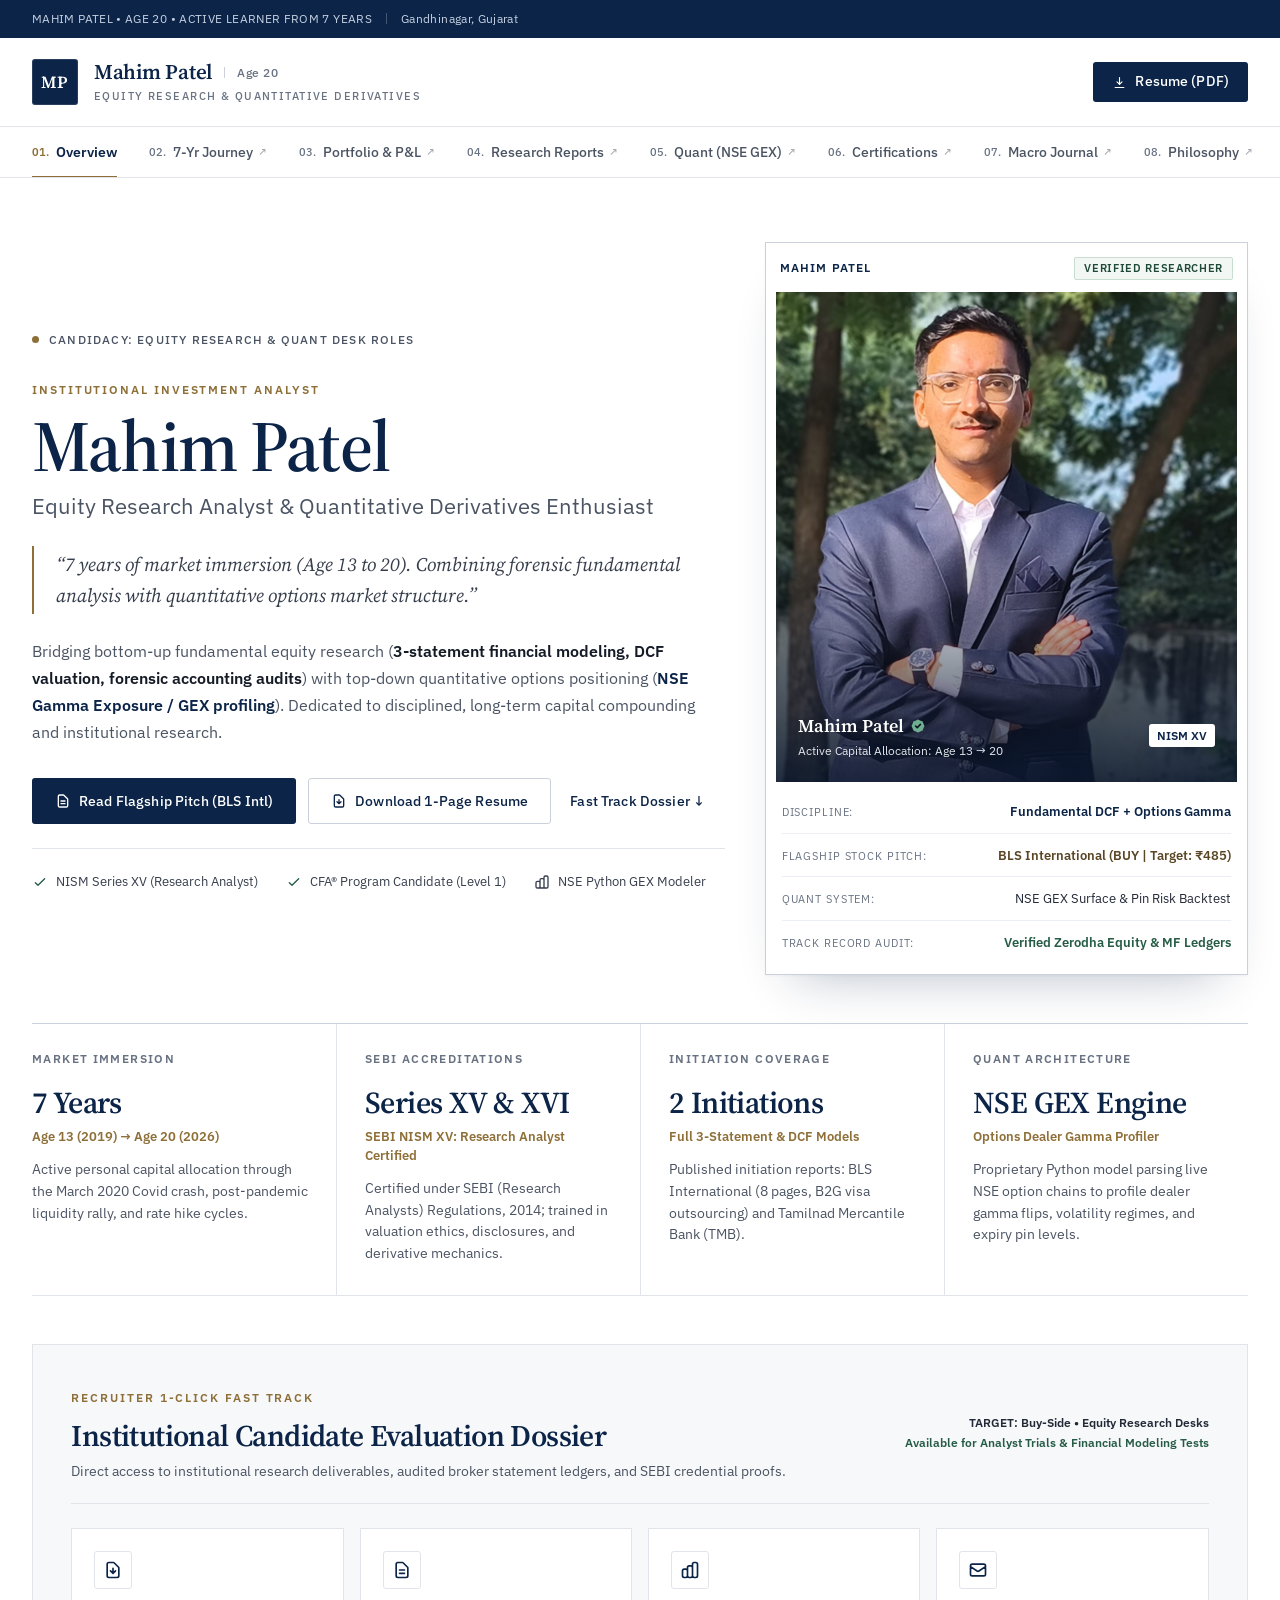
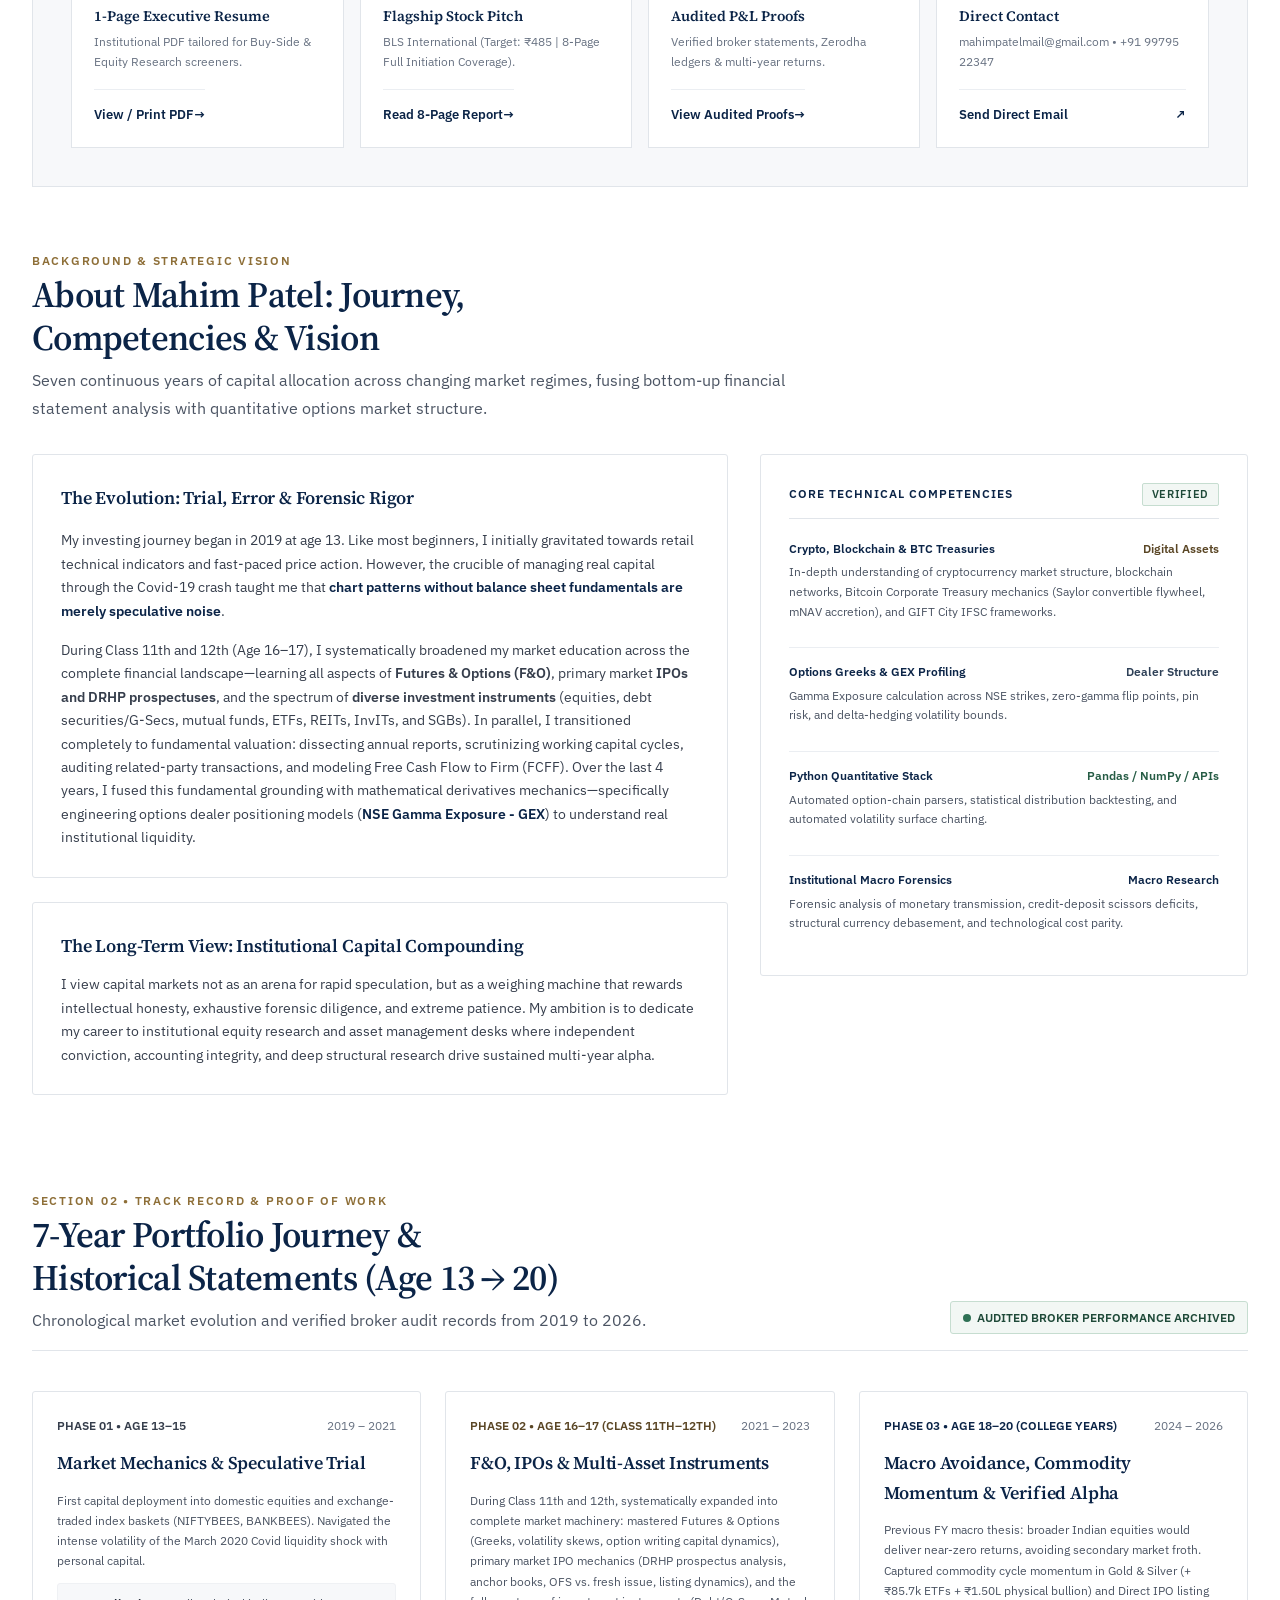
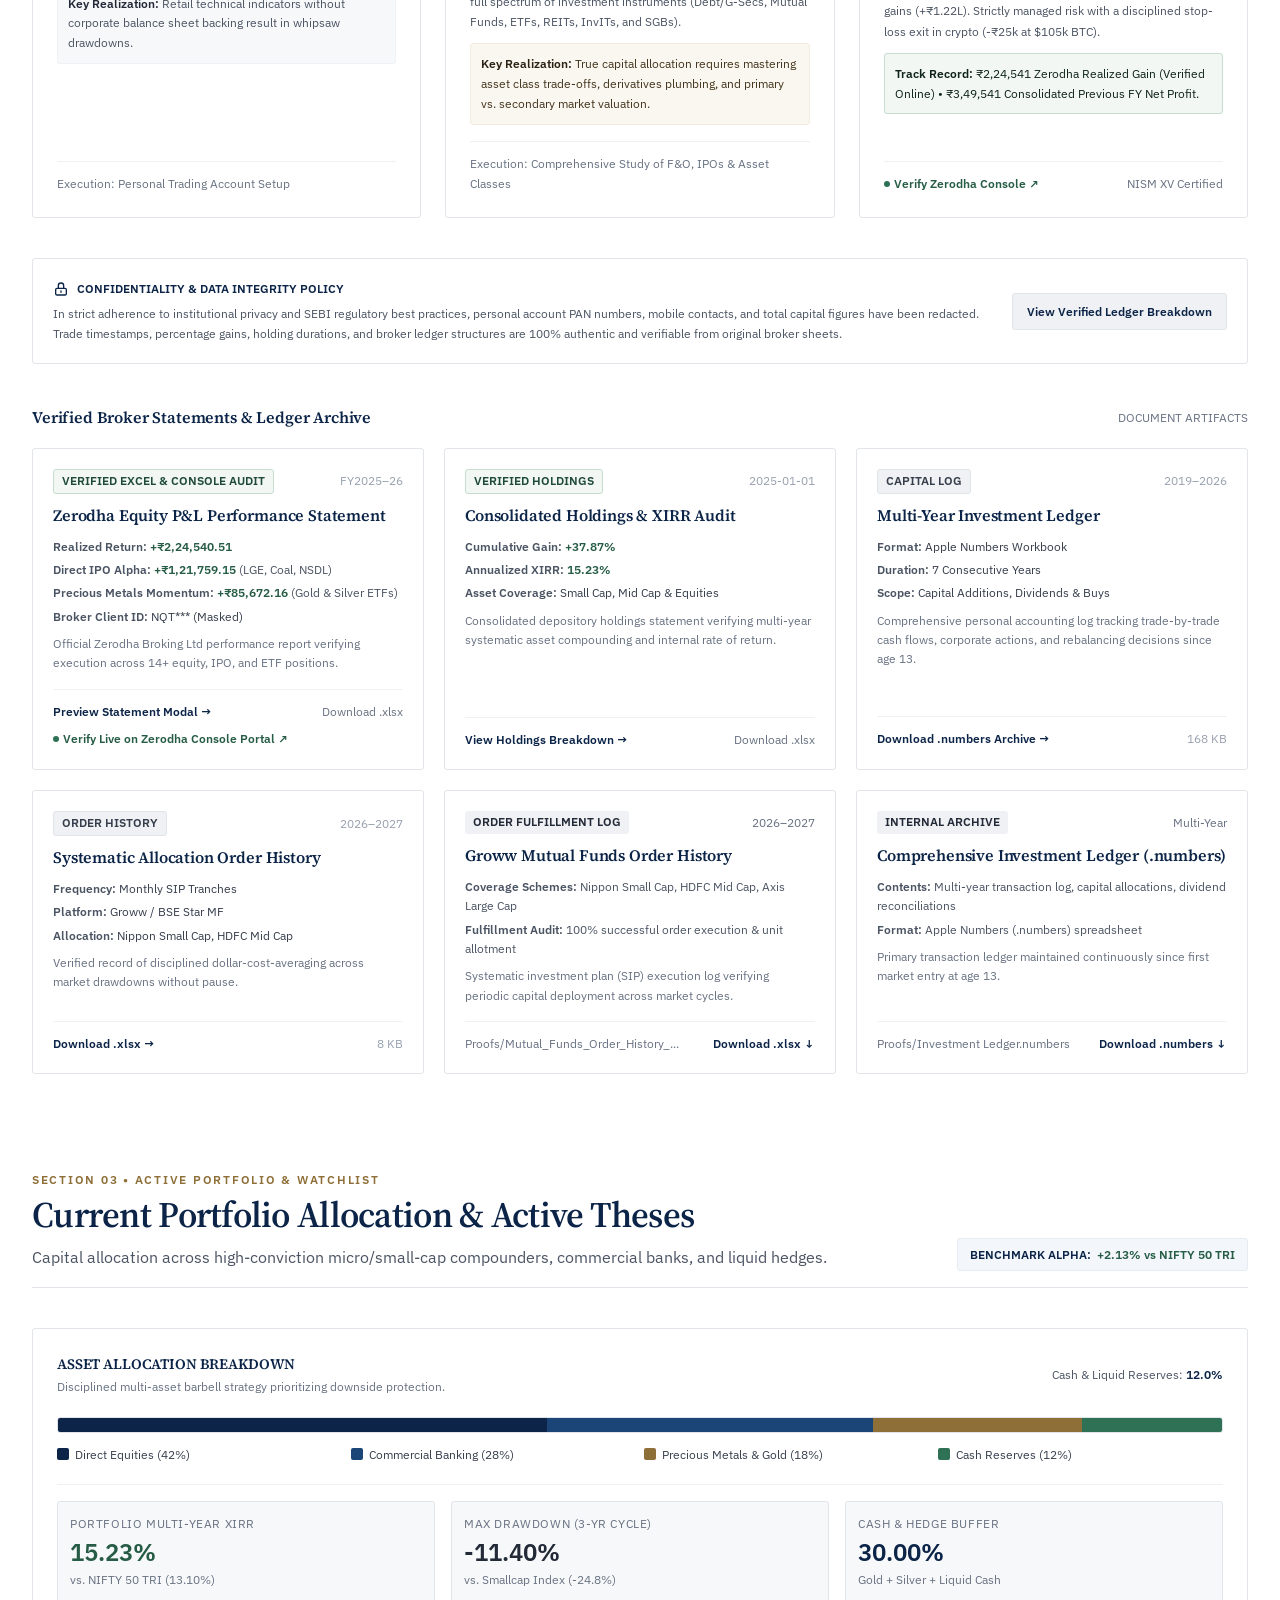
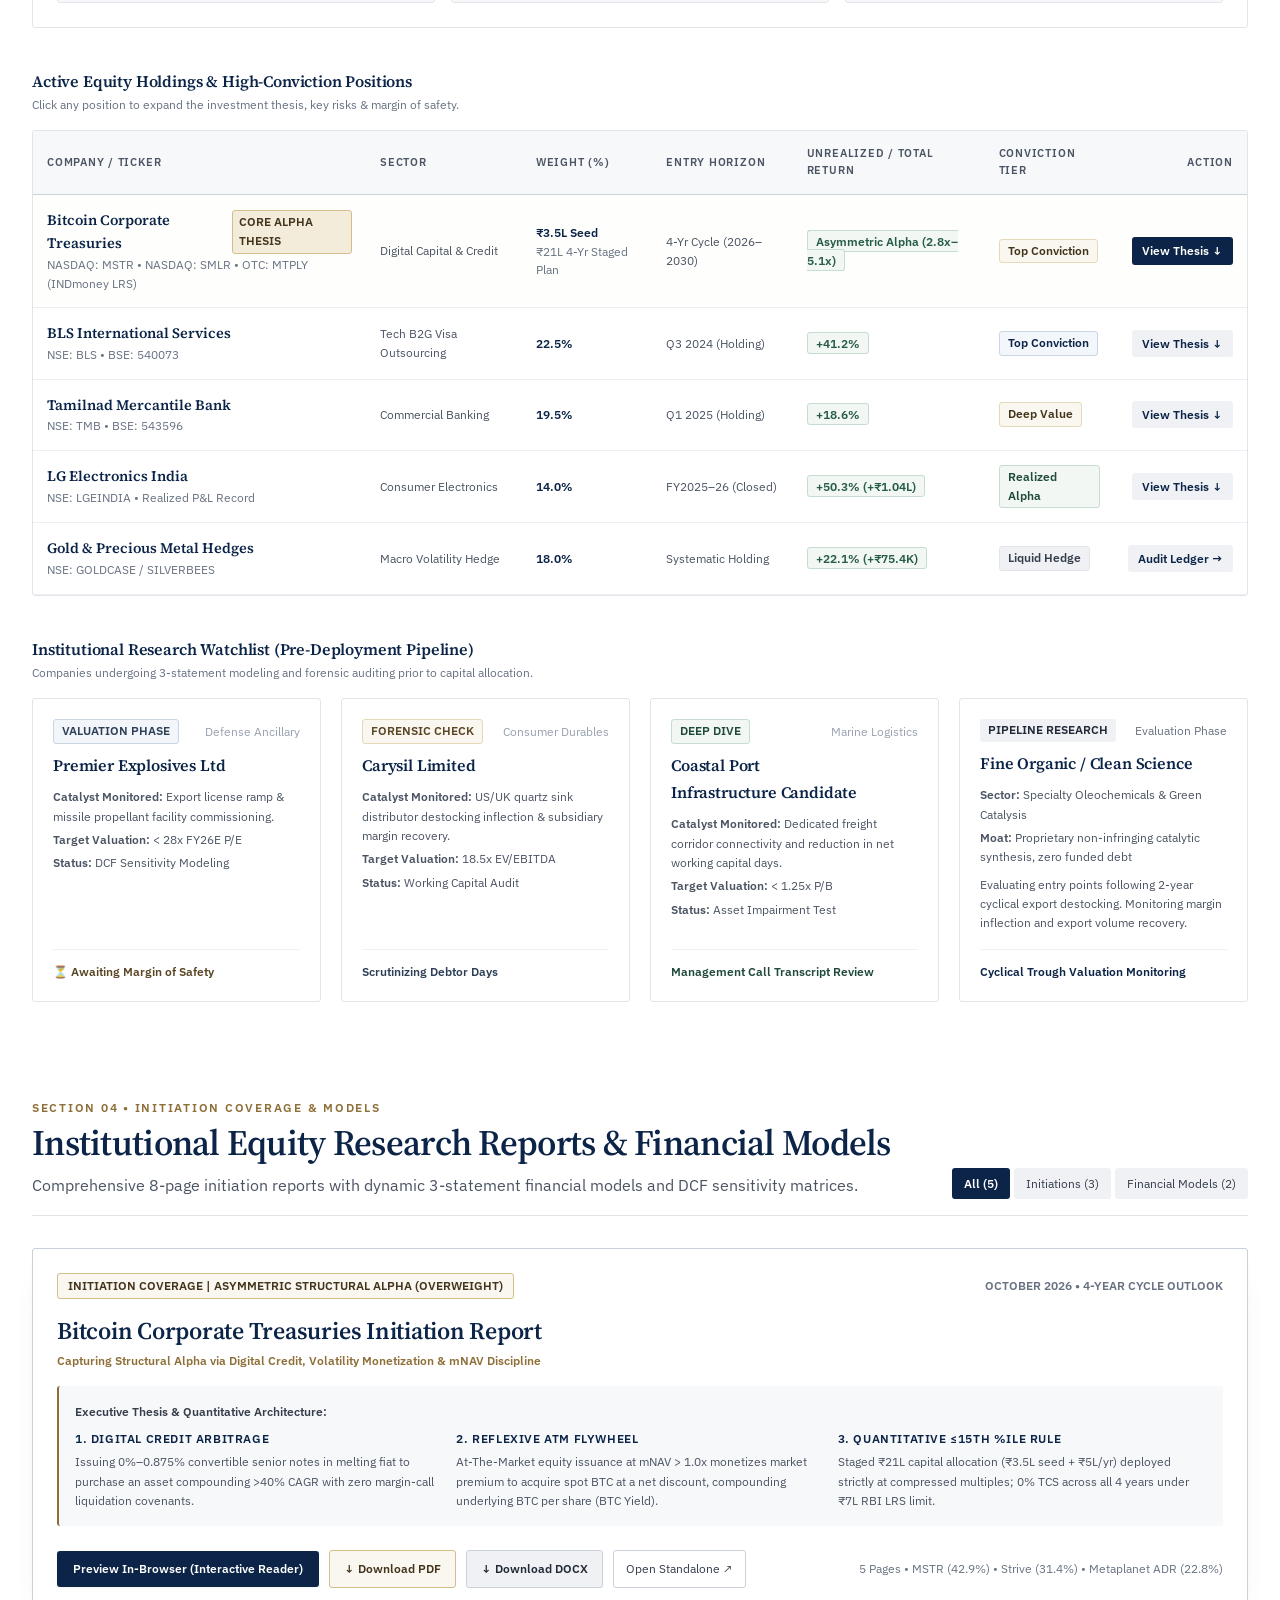
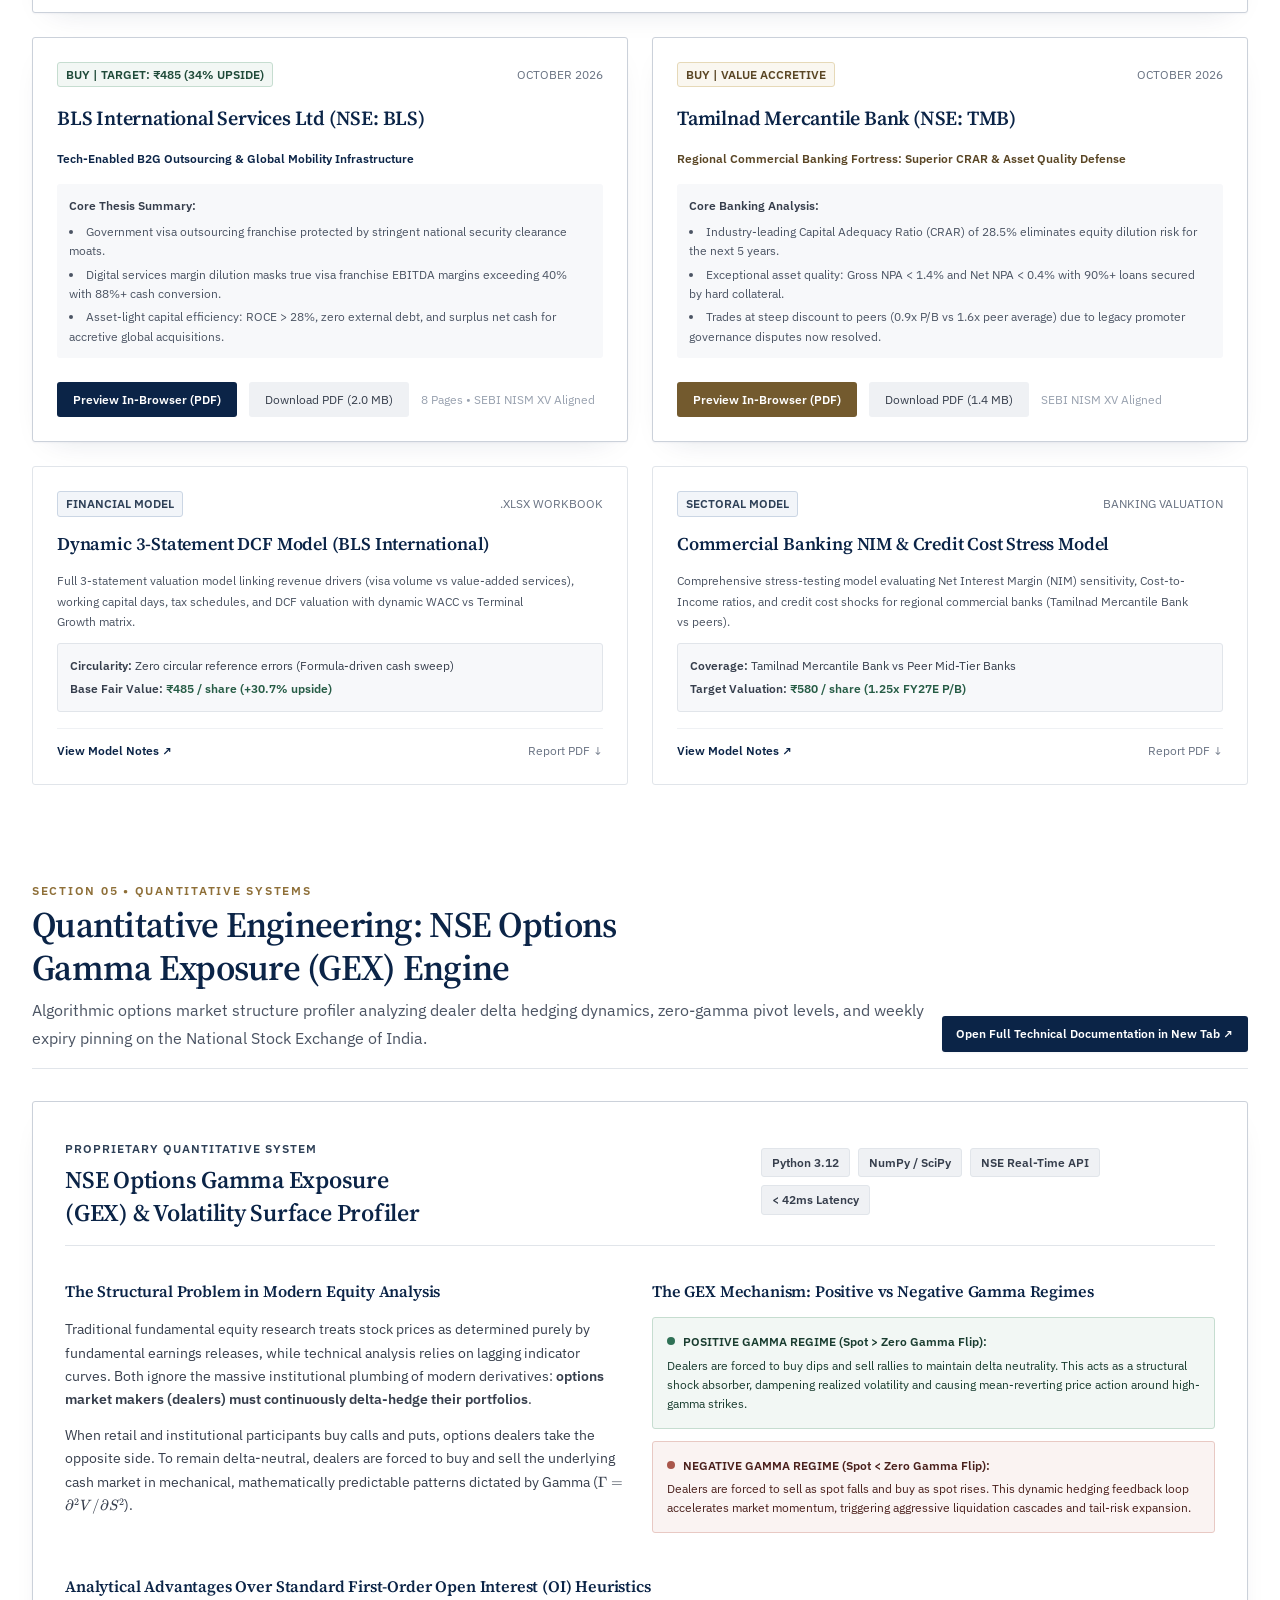
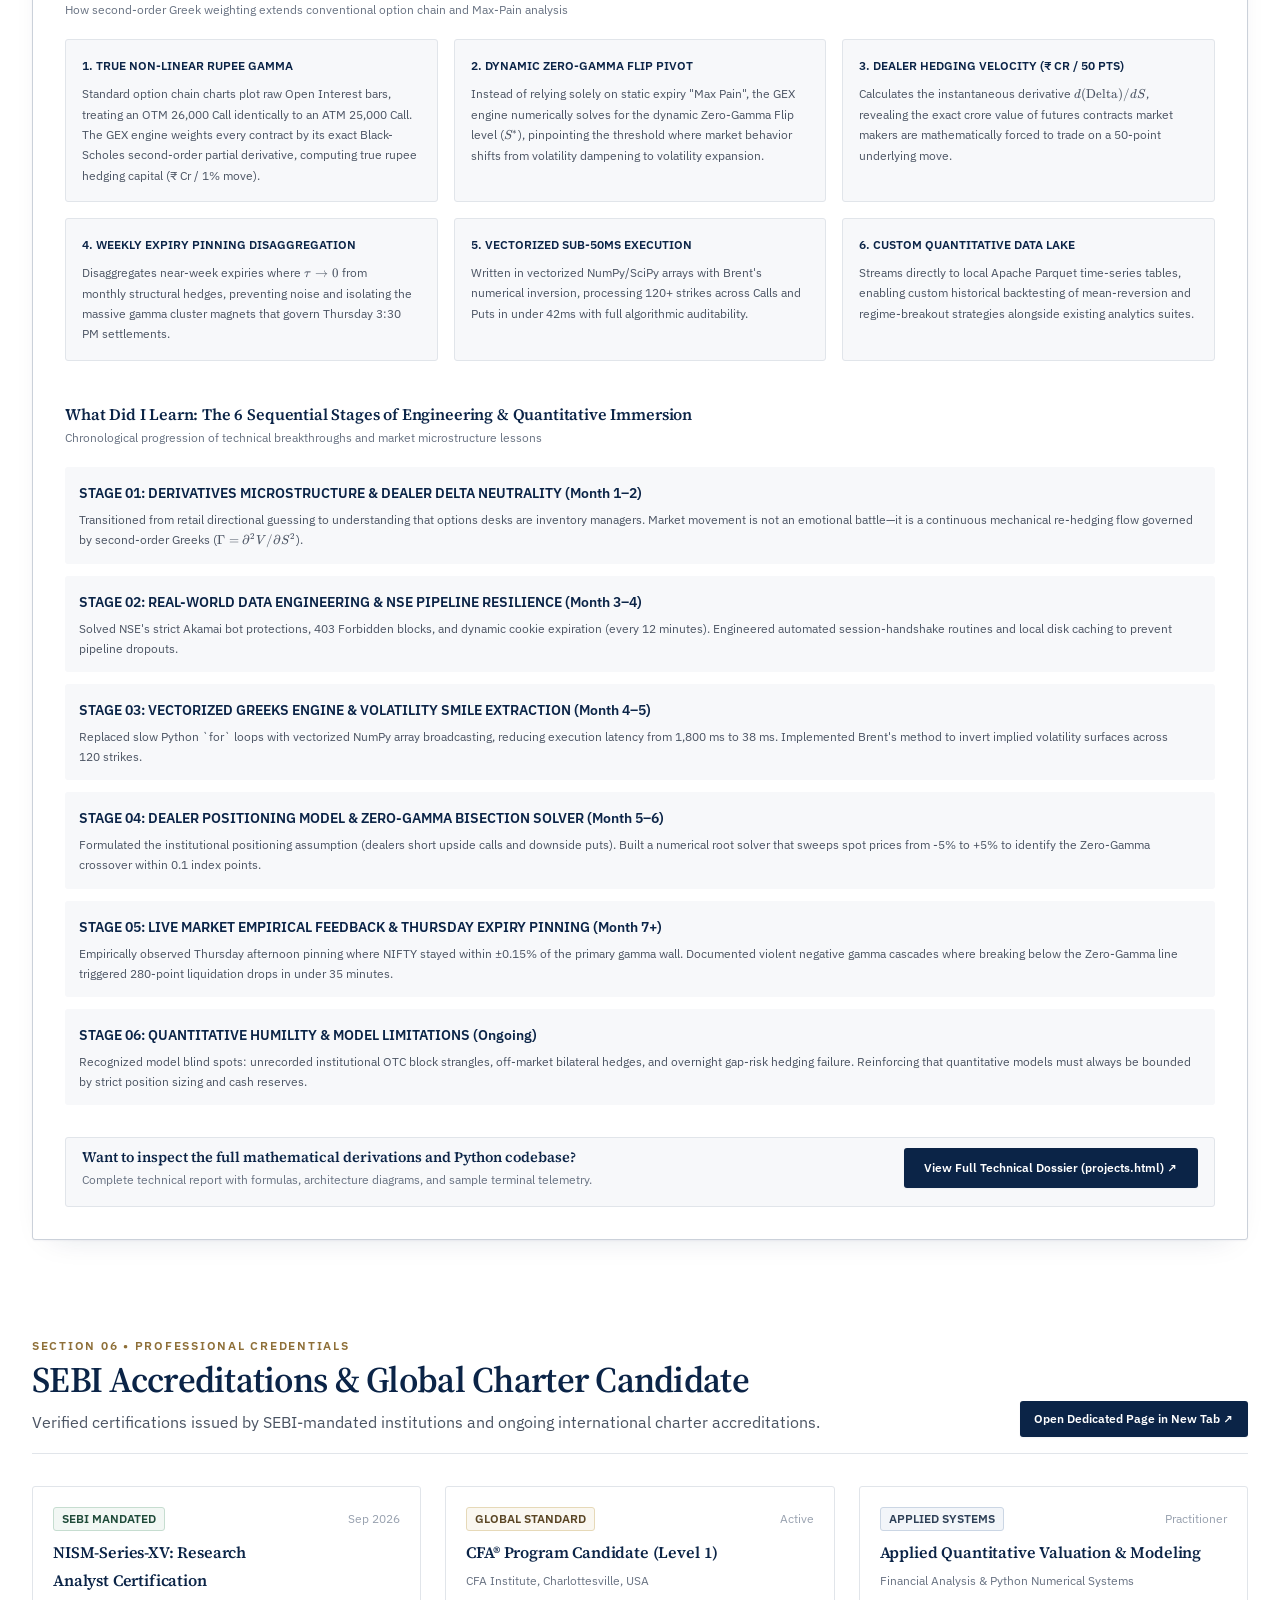
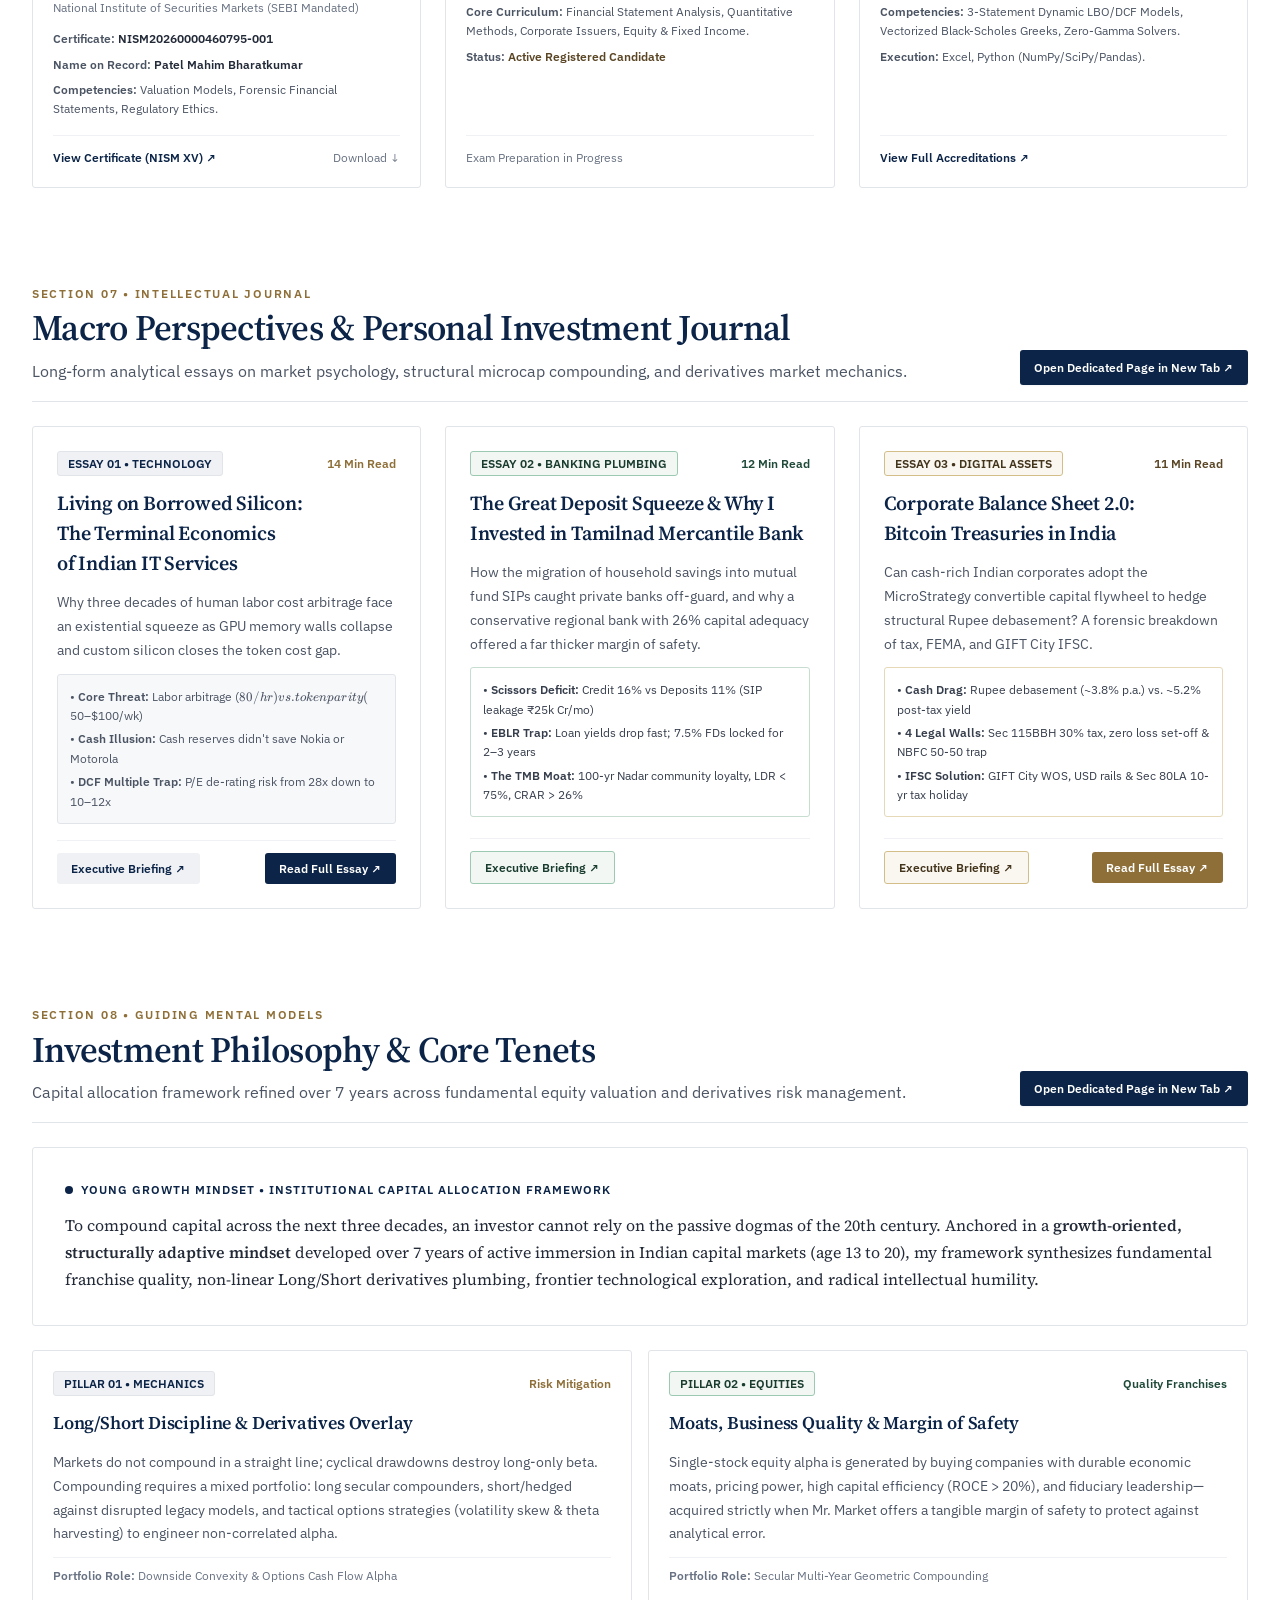
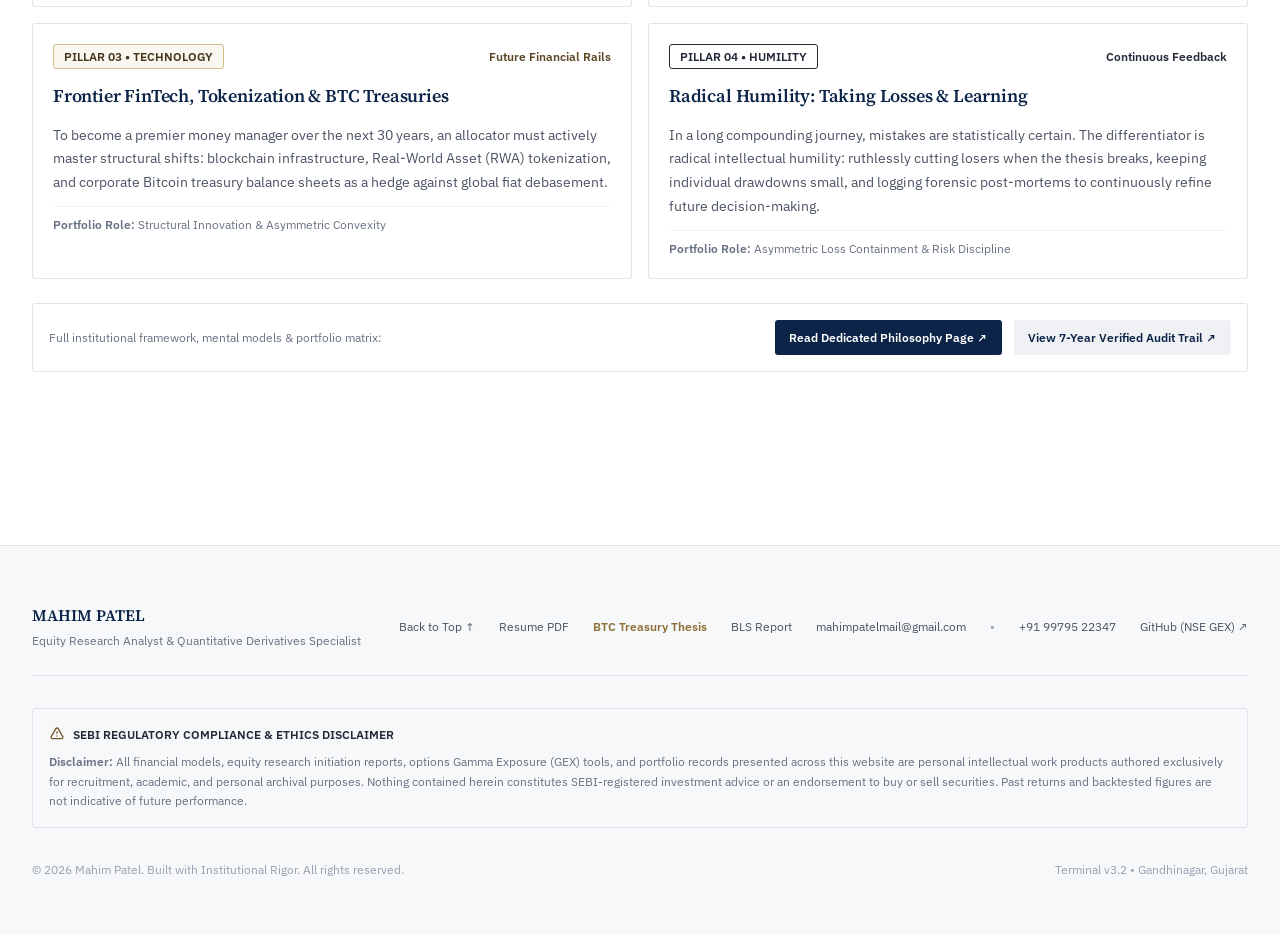
==== commit 49cb5d59: "Refactor GEX comparison from naming retail tools to methodological first-order vs second-order compa" ====
--- a/index.html
+++ b/index.html
@@ -1457,32 +1457,32 @@
             </div>
           </div>
 
-          <!-- Concrete Advantages Over Retail Tools -->
+          <!-- Concrete Advantages Over Standard First-Order OI Heuristics -->
           <div class="pt-2 space-y-4">
             <div class="section-head">
-              <h4 class="font-bold text-navy-900 font-editorial text-base">Concrete Advantages Over Existing Retail Tools (Sensibull, Opstra, Quantsapp)</h4>
-              <p class="text-xs text-slate-500 font-mono-num">Why retail tools give distorted or lagging signals compared to an institutional second-order Greek engine</p>
+              <h4 class="font-bold text-navy-900 font-editorial text-base">Analytical Advantages Over Standard First-Order Open Interest (OI) Heuristics</h4>
+              <p class="text-xs text-slate-500 font-mono-num">How second-order Greek weighting extends conventional option chain and Max-Pain analysis</p>
             </div>
 
             <div class="grid grid-cols-1 md:grid-cols-2 lg:grid-cols-3 gap-4 text-xs font-sans">
               <div class="p-4 rounded bg-slate-50 border border-slate-200 space-y-2">
                 <div class="font-mono-num font-bold text-[#0B2447]">1. TRUE NON-LINEAR RUPEE GAMMA</div>
                 <p class="text-slate-600 leading-relaxed">
-                  Retail tools plot raw Open Interest bars, treating an OTM 26,000 Call identically to an ATM 25,000 Call. The GEX engine weights every contract by its exact Black-Scholes second-order partial derivative, computing true rupee hedging capital (₹ Cr / 1% move).
+                  Standard option chain charts plot raw Open Interest bars, treating an OTM 26,000 Call identically to an ATM 25,000 Call. The GEX engine weights every contract by its exact Black-Scholes second-order partial derivative, computing true rupee hedging capital (₹ Cr / 1% move).
                 </p>
               </div>
 
               <div class="p-4 rounded bg-slate-50 border border-slate-200 space-y-2">
                 <div class="font-mono-num font-bold text-[#0B2447]">2. DYNAMIC ZERO-GAMMA FLIP PIVOT</div>
                 <p class="text-slate-600 leading-relaxed">
-                  Retail platforms rely on archaic static "Max Pain". The GEX engine numerically solves for the dynamic Zero-Gamma Flip level ($S^*$), pinpointing the exact threshold where market behavior switches from volatility dampening to volatility explosion.
+                  Instead of relying solely on static expiry "Max Pain", the GEX engine numerically solves for the dynamic Zero-Gamma Flip level ($S^*$), pinpointing the threshold where market behavior shifts from volatility dampening to volatility expansion.
                 </p>
               </div>
 
               <div class="p-4 rounded bg-slate-50 border border-slate-200 space-y-2">
                 <div class="font-mono-num font-bold text-[#0B2447]">3. DEALER HEDGING VELOCITY (₹ CR / 50 PTS)</div>
                 <p class="text-slate-600 leading-relaxed">
-                  Calculates the instantaneous derivative $d(\text{Delta})/dS$, revealing the exact crore value of futures contracts market makers are mathematically forced to dump into the orderbook on a 50-point drop.
+                  Calculates the instantaneous derivative $d(\text{Delta})/dS$, revealing the exact crore value of futures contracts market makers are mathematically forced to trade on a 50-point underlying move.
                 </p>
               </div>
 
@@ -1496,14 +1496,14 @@
               <div class="p-4 rounded bg-slate-50 border border-slate-200 space-y-2">
                 <div class="font-mono-num font-bold text-[#0B2447]">5. VECTORIZED SUB-50MS EXECUTION</div>
                 <p class="text-slate-600 leading-relaxed">
-                  Written in vectorized NumPy/SciPy arrays with Brent's numerical inversion, processing 120+ strikes across Calls and Puts in under 42ms with zero SaaS subscription costs or third-party black-box dependency.
+                  Written in vectorized NumPy/SciPy arrays with Brent's numerical inversion, processing 120+ strikes across Calls and Puts in under 42ms with full algorithmic auditability.
                 </p>
               </div>
 
               <div class="p-4 rounded bg-slate-50 border border-slate-200 space-y-2">
                 <div class="font-mono-num font-bold text-[#0B2447]">6. CUSTOM QUANTITATIVE DATA LAKE</div>
                 <p class="text-slate-600 leading-relaxed">
-                  Streams directly to local Apache Parquet time-series tables, enabling custom historical backtesting of mean-reversion and regime-breakout strategies impossible on retail platforms.
+                  Streams directly to local Apache Parquet time-series tables, enabling custom historical backtesting of mean-reversion and regime-breakout strategies alongside existing analytics suites.
                 </p>
               </div>
             </div>
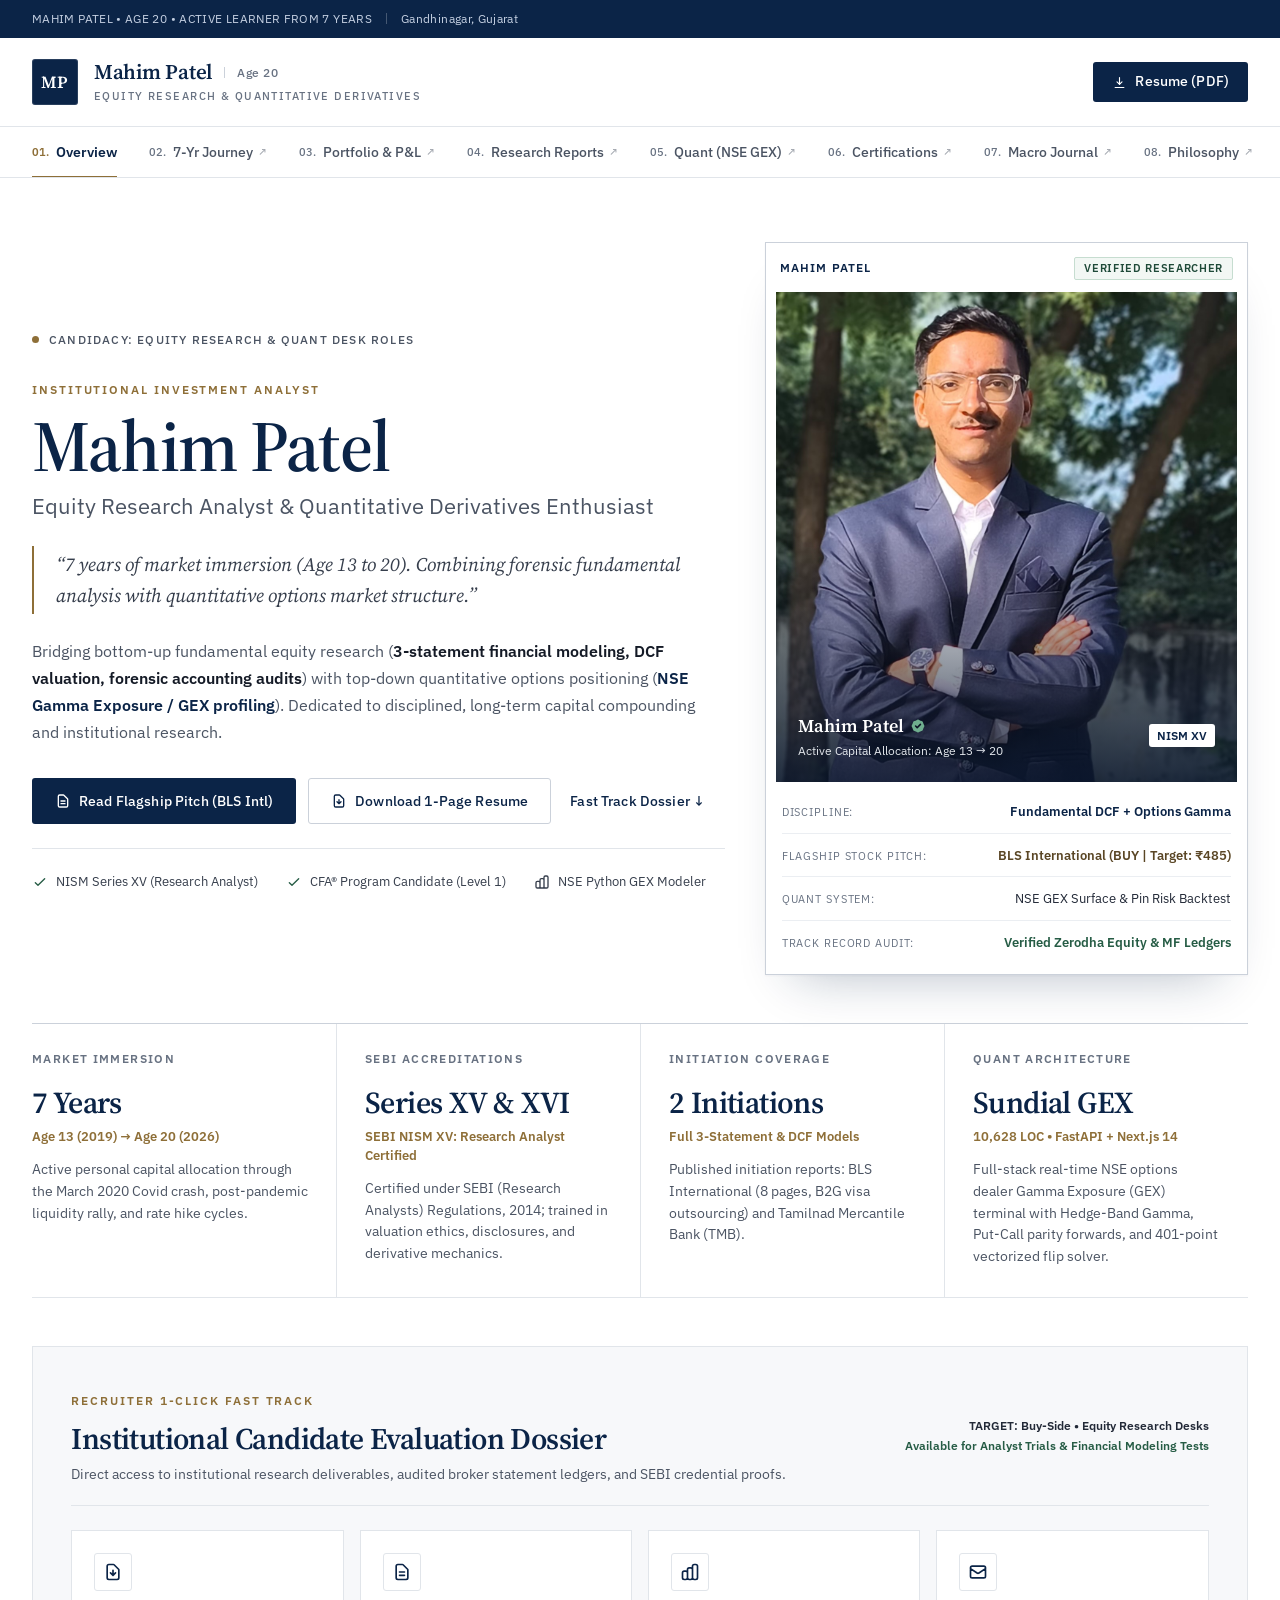
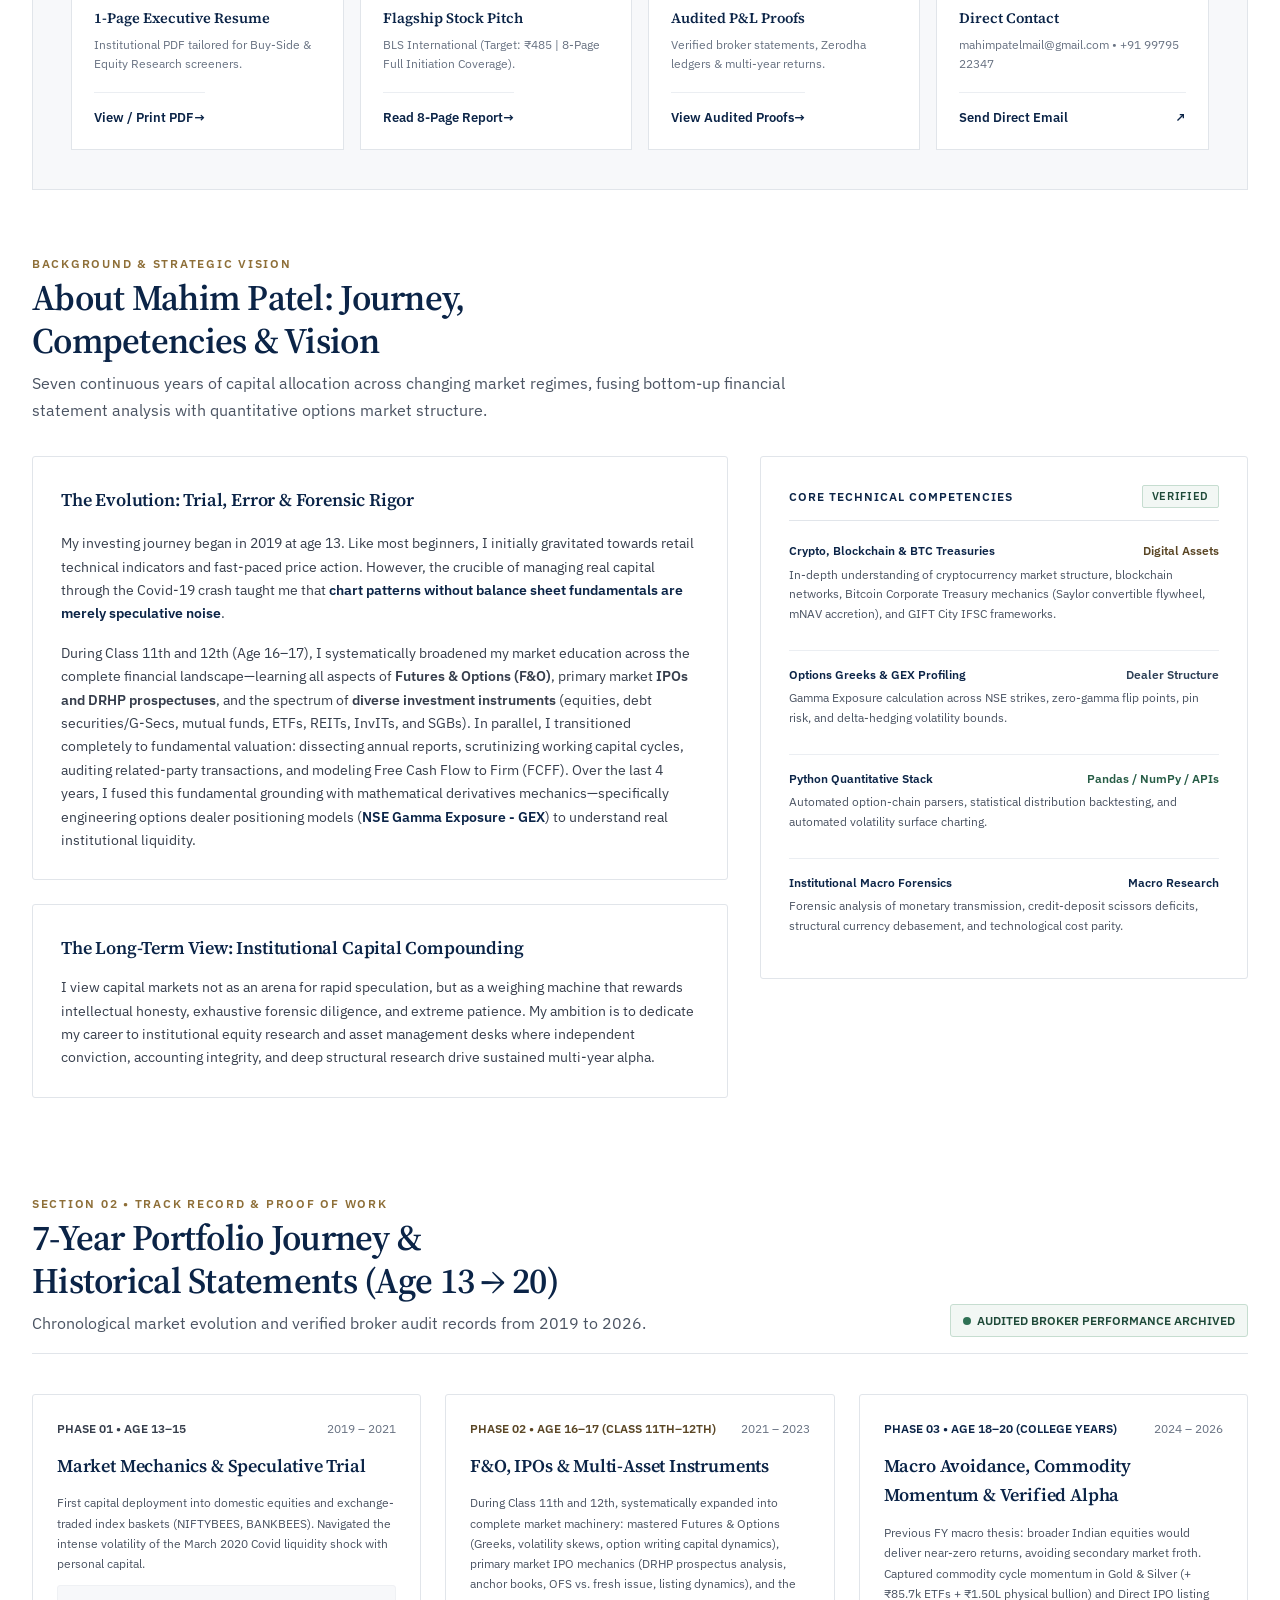
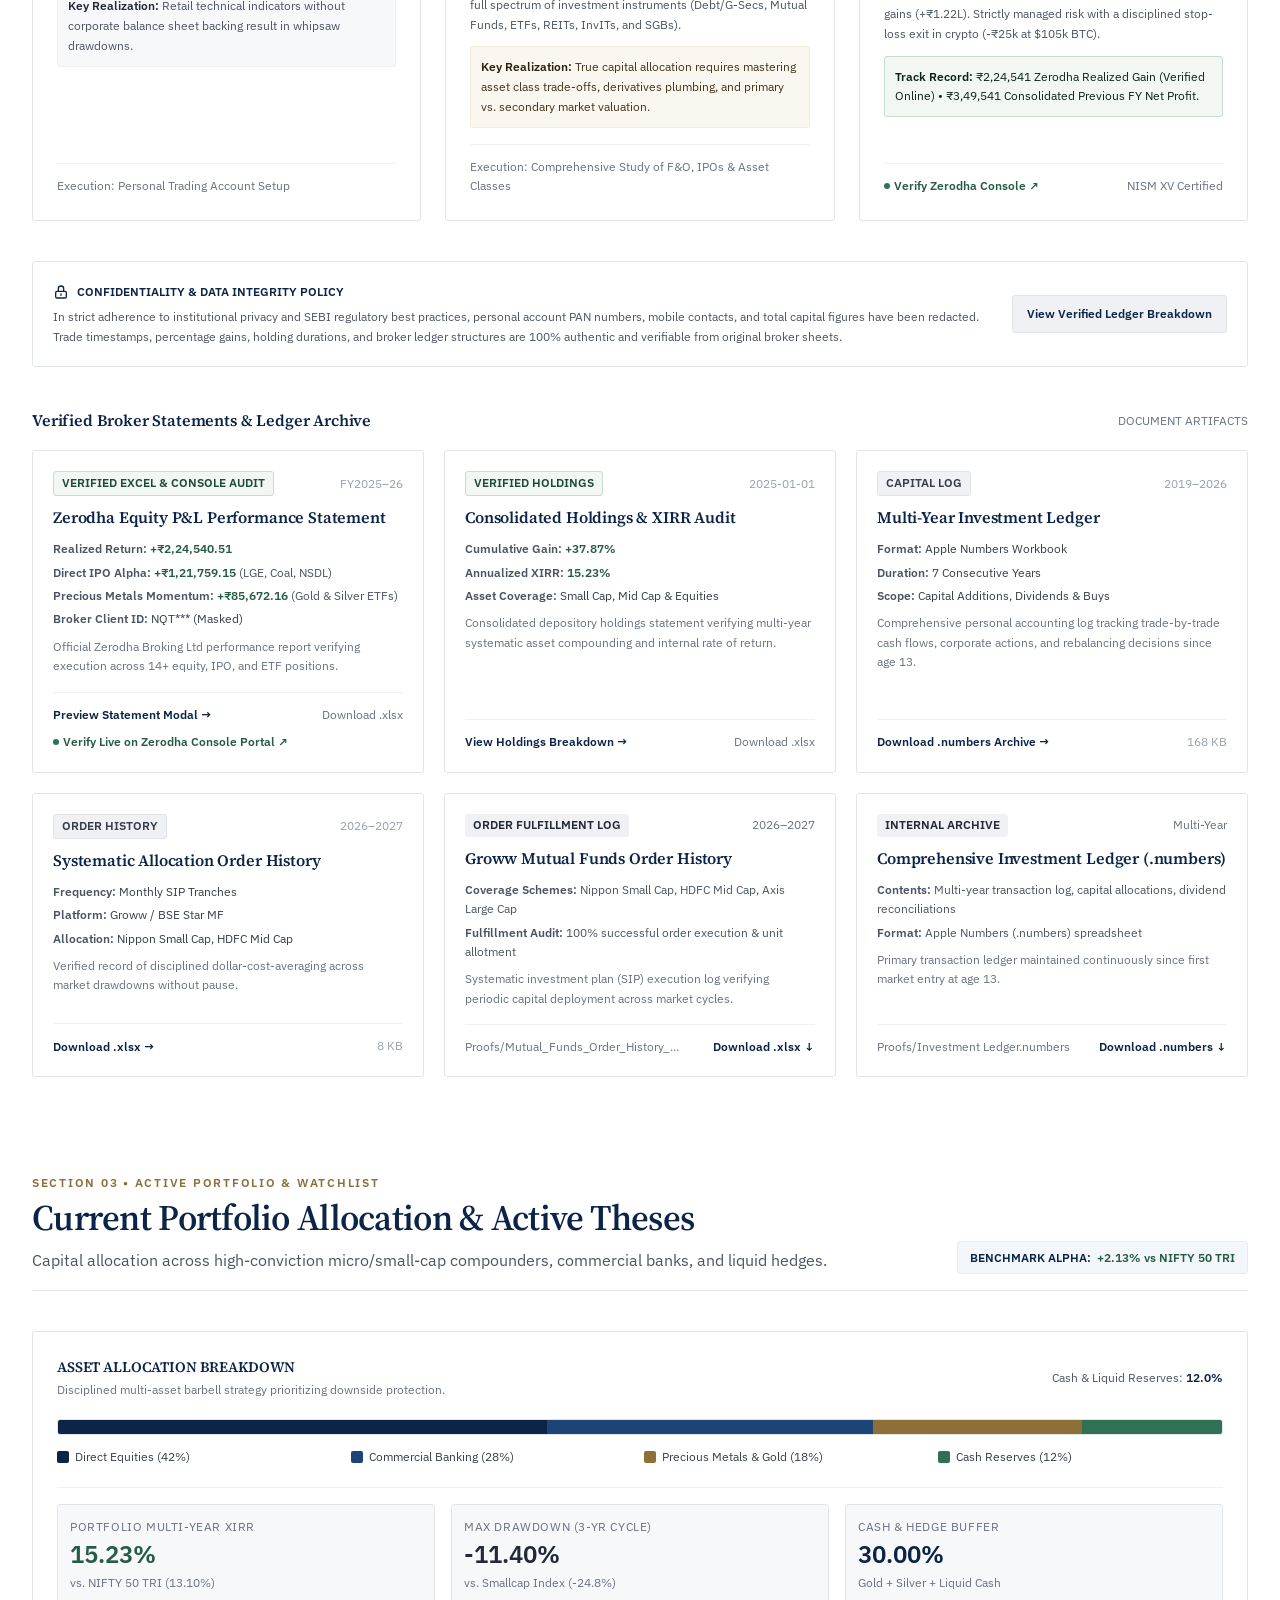
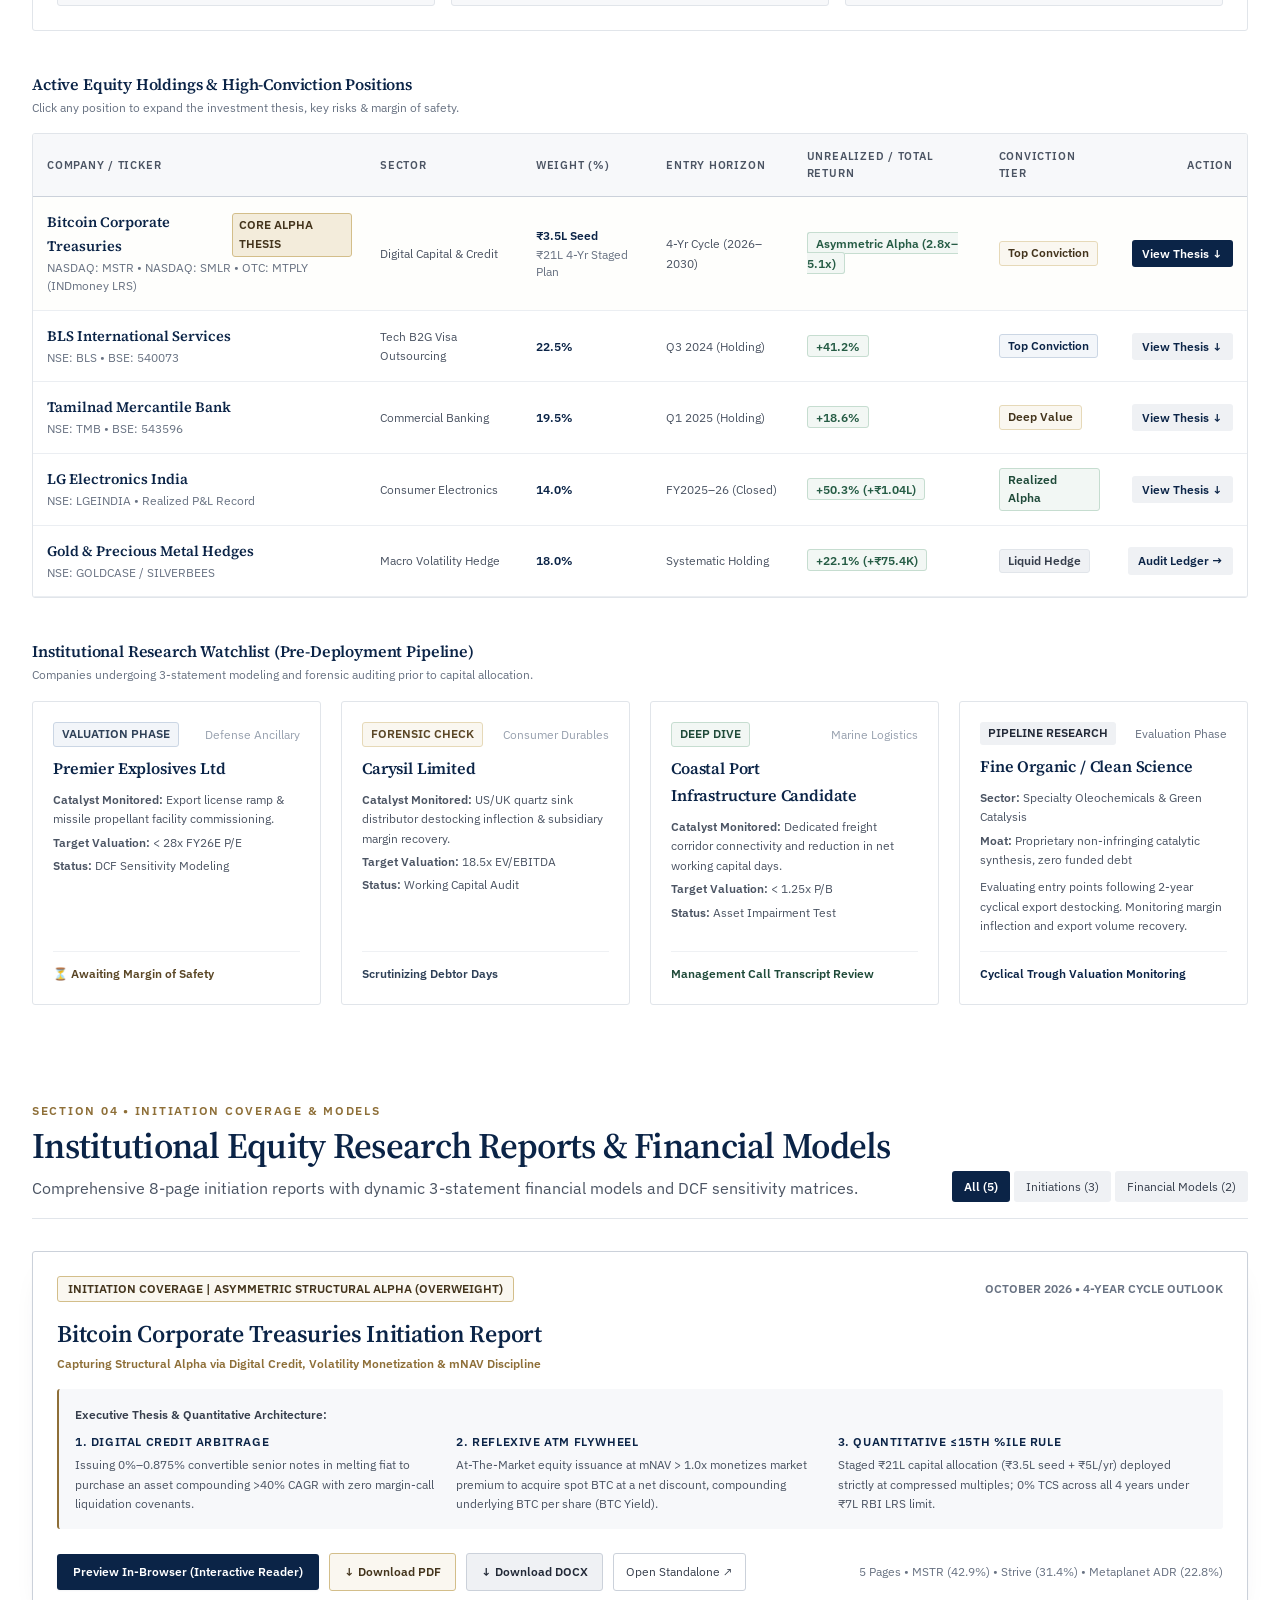
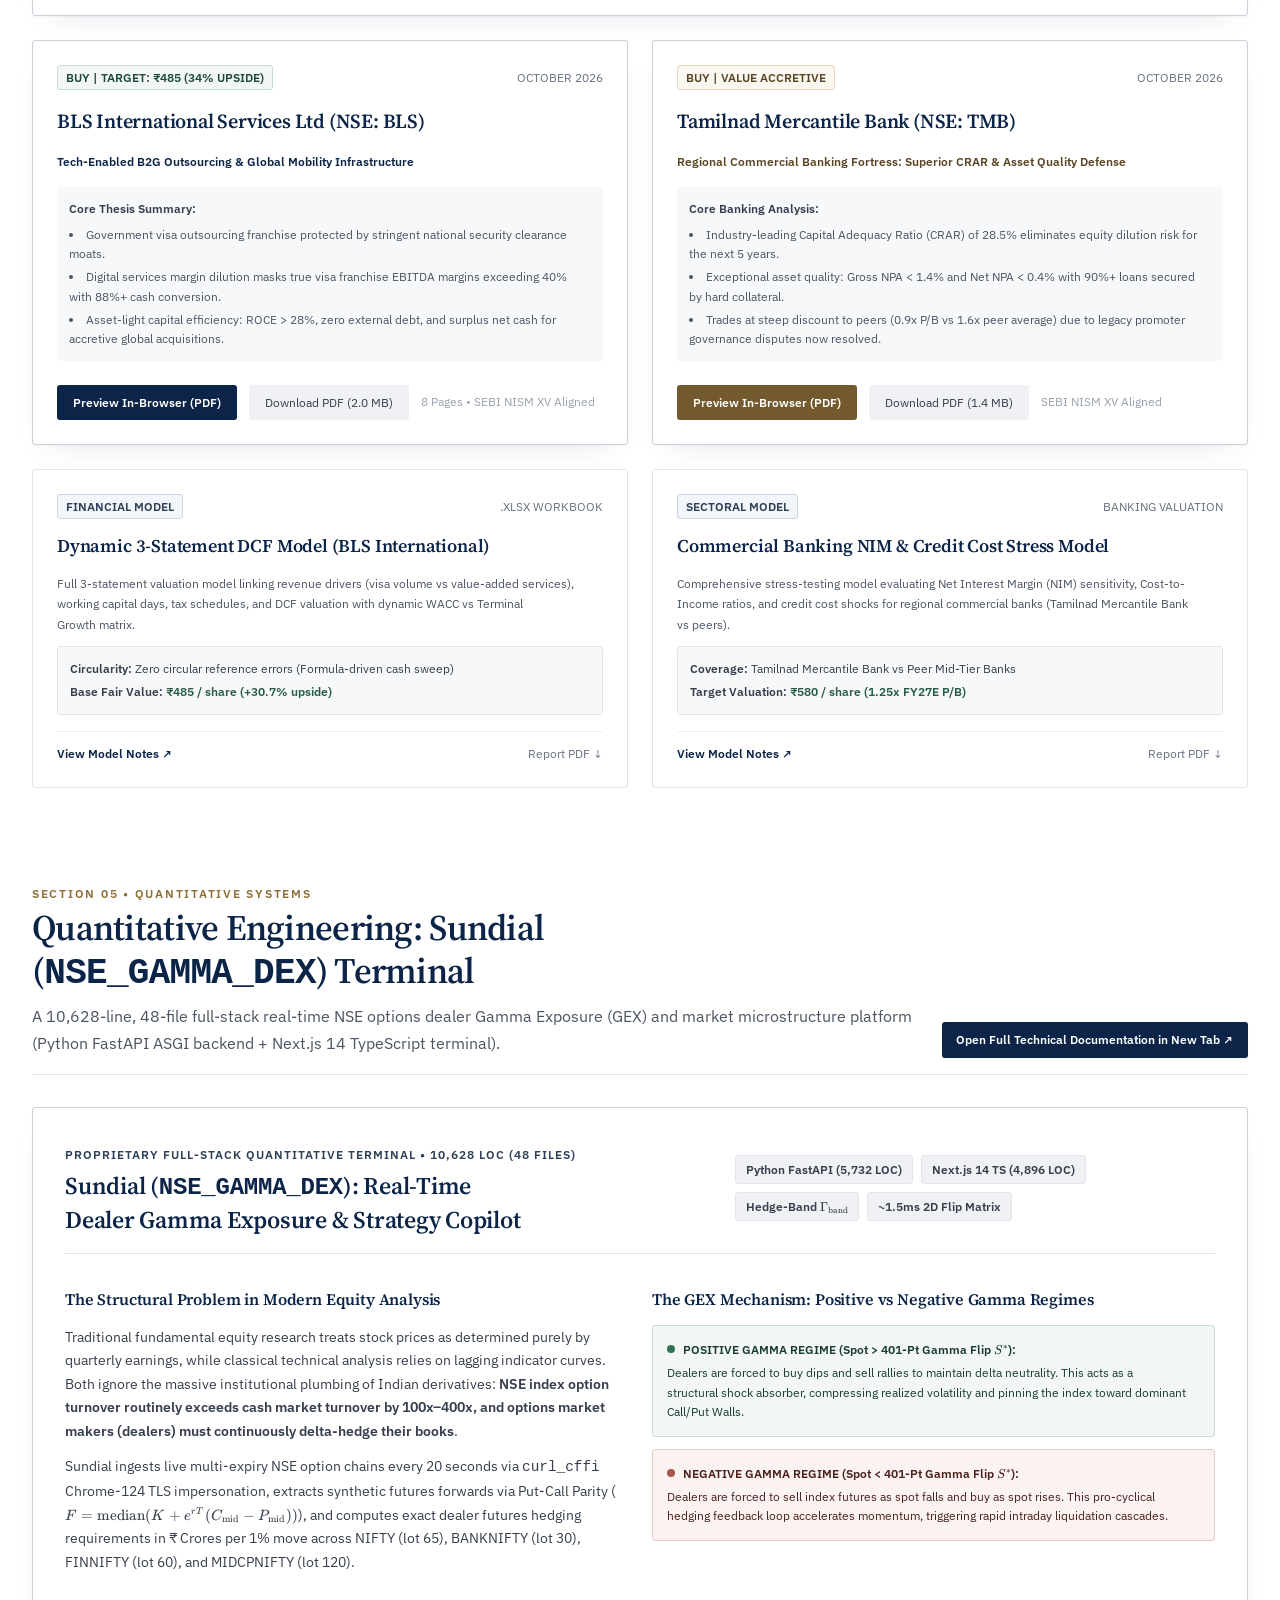
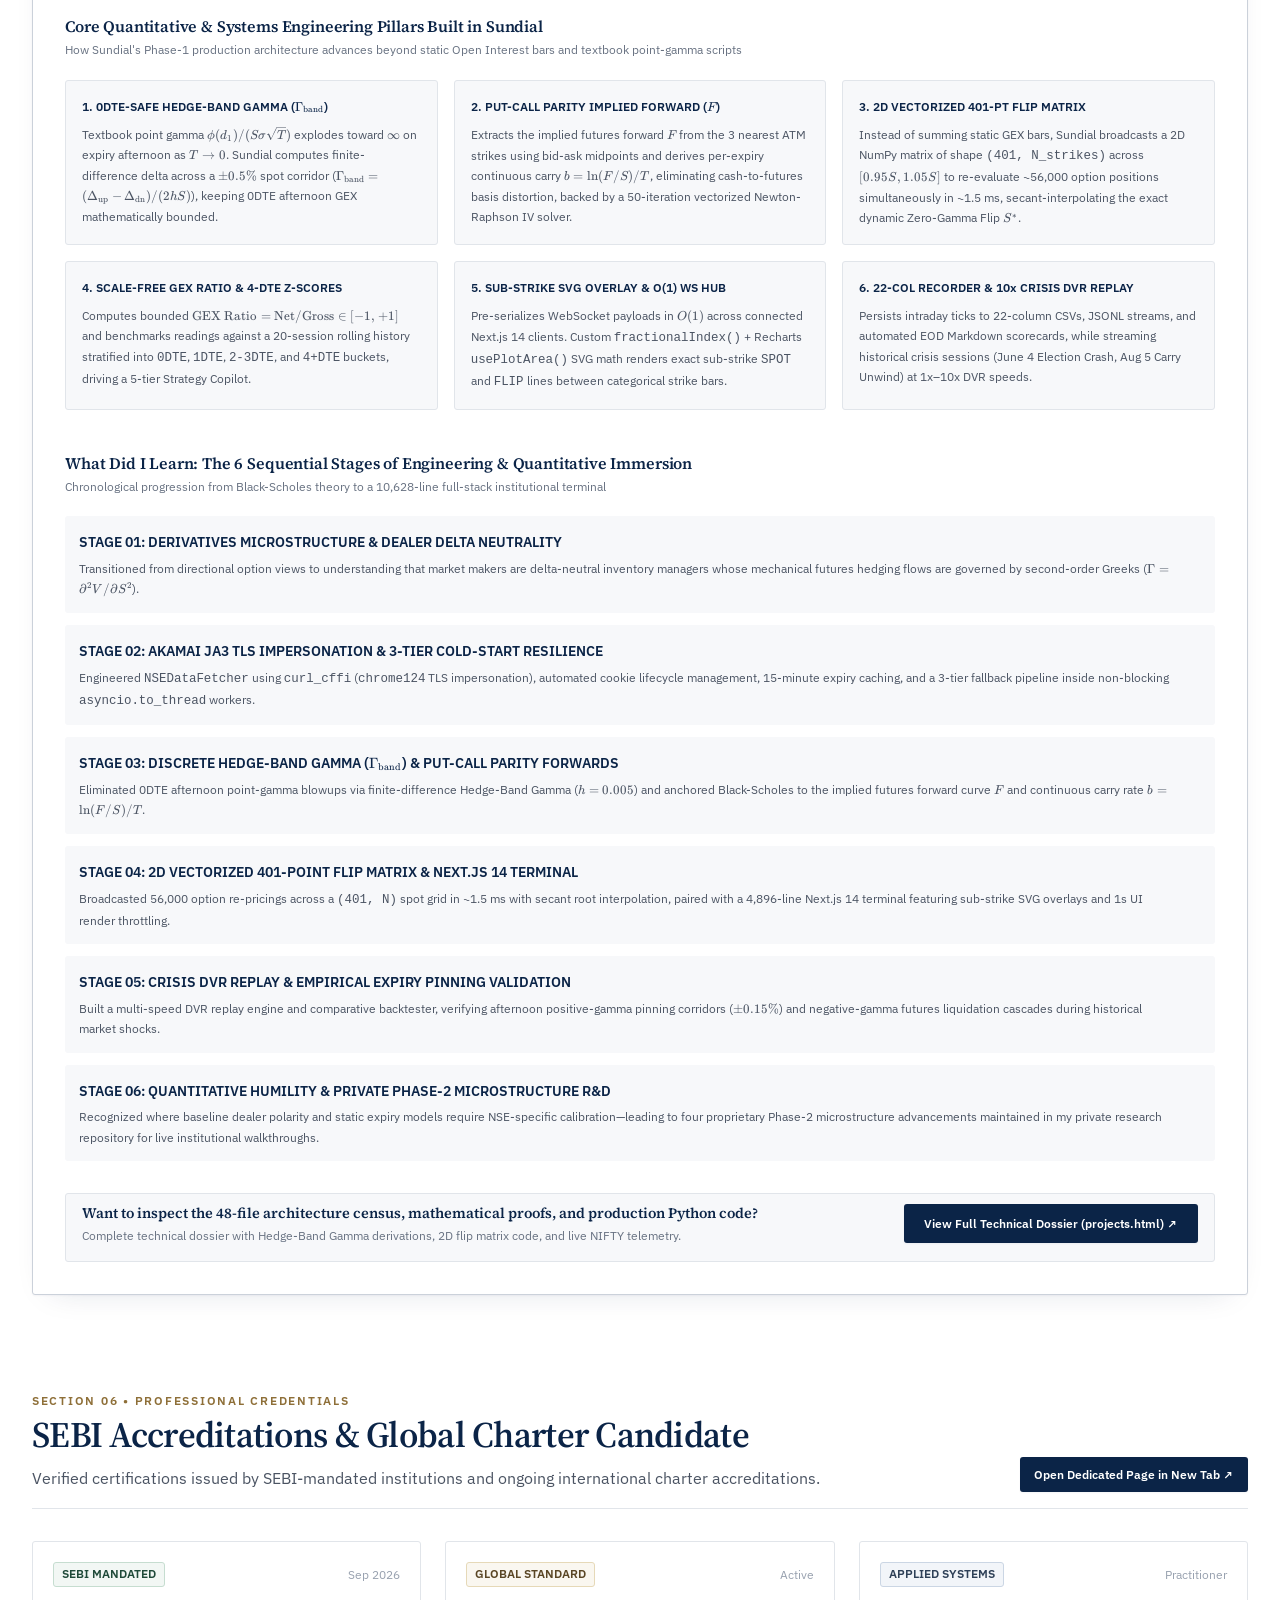
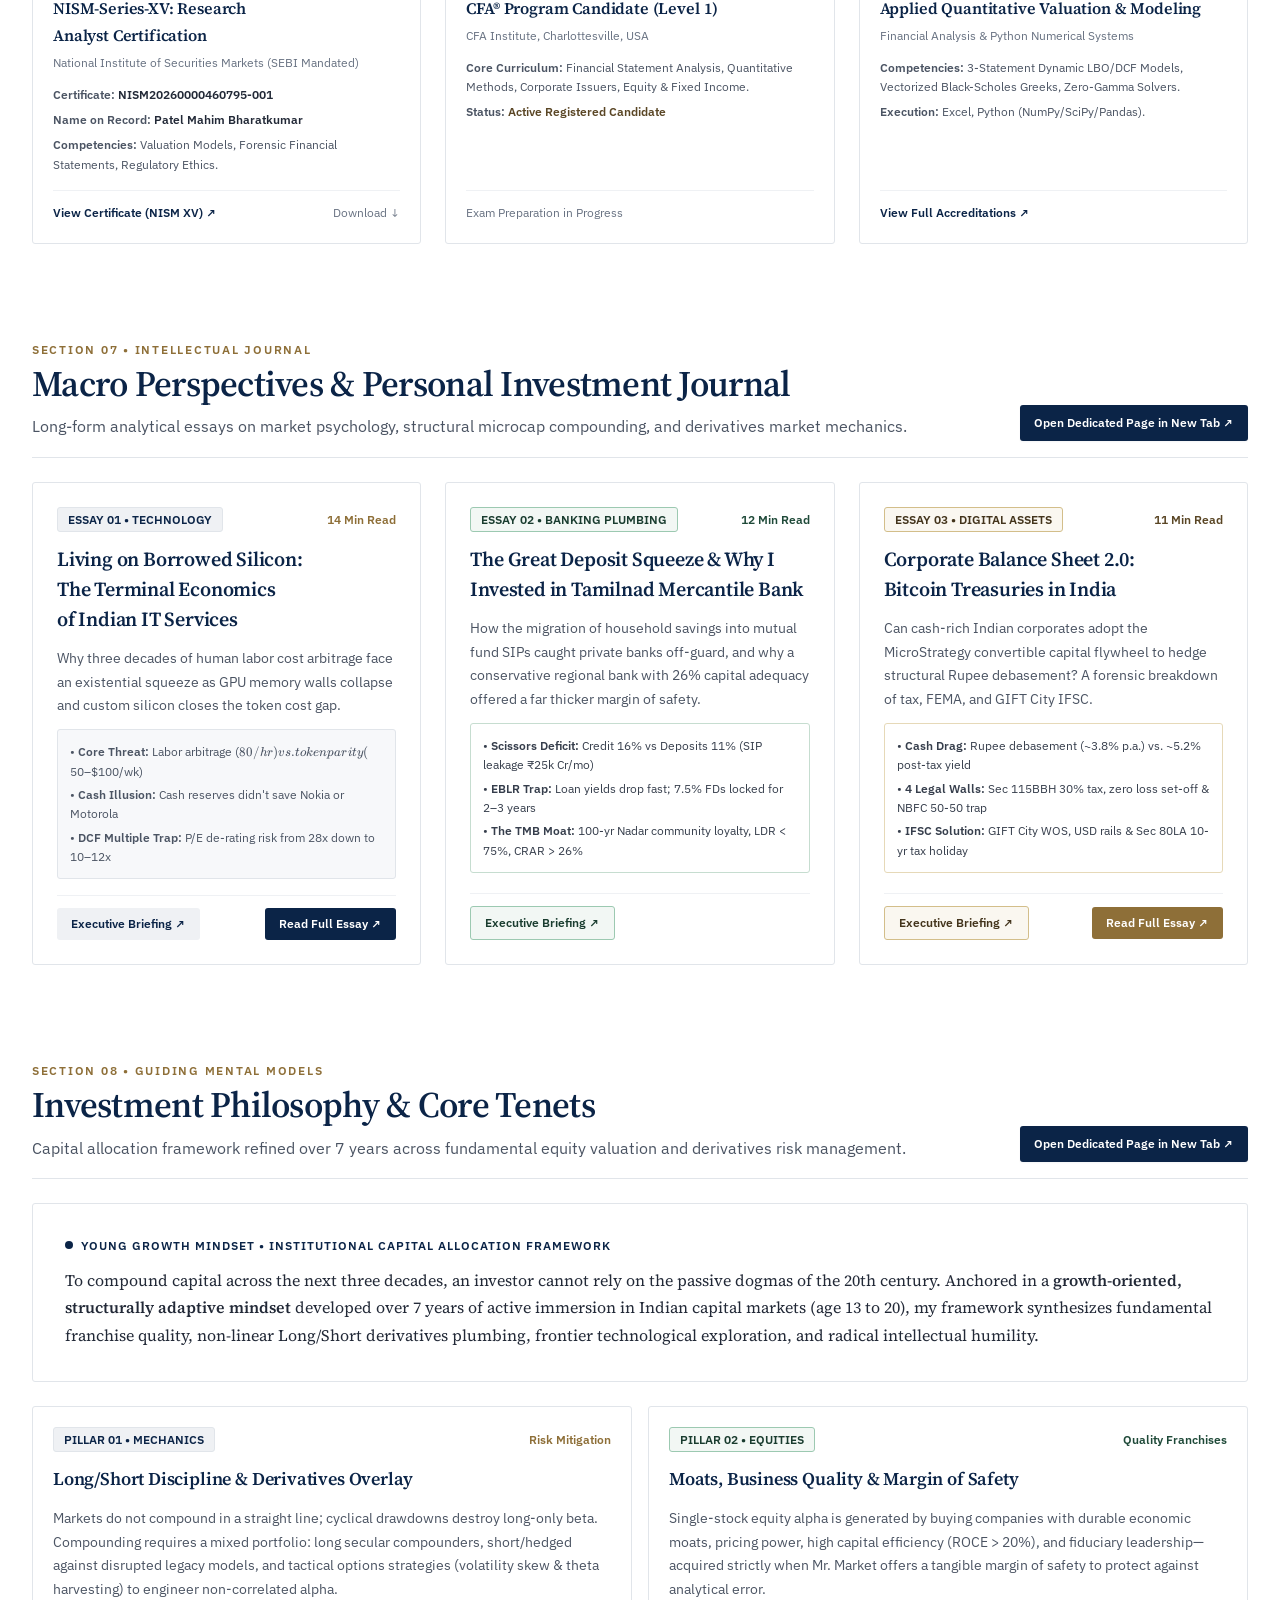
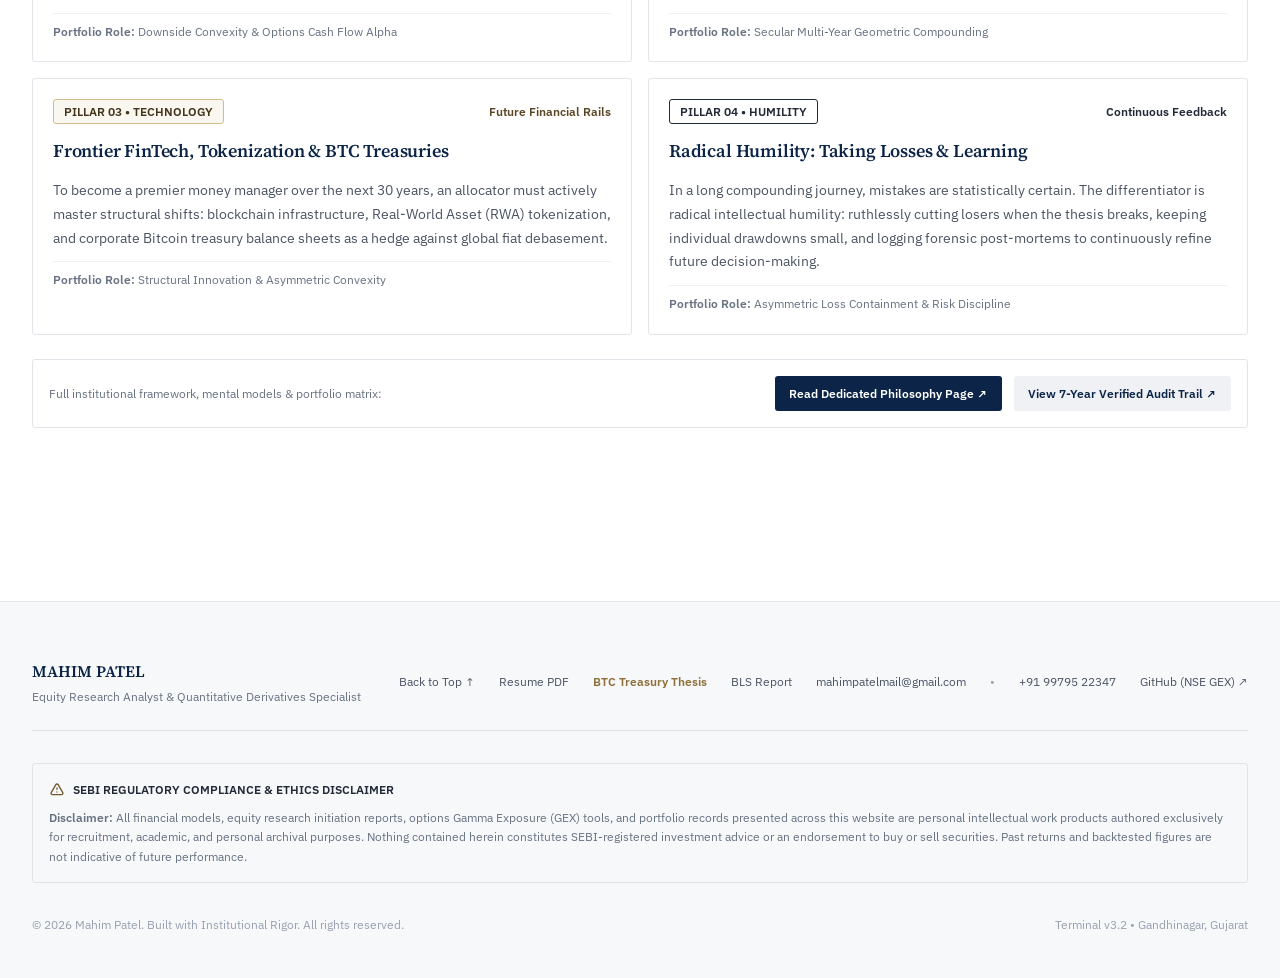
==== commit cd74a601: "Document Sundial (NSE_GAMMA_DEX) 10,628-LOC Phase-1 architecture while protecting Phase-2 IP" ====
--- a/index.html
+++ b/index.html
@@ -280,11 +280,11 @@
               <div class="flex items-center justify-between mb-2">
                 <span class="stat-label">Quant Architecture</span>
               </div>
-              <div class="stat-value font-editorial">NSE GEX Engine</div>
-              <div class="stat-sub">Options Dealer Gamma Profiler</div>
+              <div class="stat-value font-editorial">Sundial GEX</div>
+              <div class="stat-sub">10,628 LOC • FastAPI + Next.js 14</div>
             </div>
             <p class="stat-desc">
-              Proprietary Python model parsing live NSE option chains to profile dealer gamma flips, volatility regimes, and expiry pin levels.
+              Full-stack real-time NSE options dealer Gamma Exposure (GEX) terminal with Hedge-Band Gamma, Put-Call parity forwards, and 401-point vectorized flip solver.
             </p>
           </div>
 
@@ -1402,10 +1402,10 @@
           <div>
             <div class="text-xs uppercase font-mono-num tracking-widest text-[#0B2447] font-bold">Section 05 • Quantitative Systems</div>
             <h2 class="text-3xl sm:text-4xl font-bold font-editorial text-navy-900 mt-1">
-              Quantitative Engineering: NSE Options Gamma Exposure (GEX) Engine
+              Quantitative Engineering: Sundial (<code>NSE_GAMMA_DEX</code>) Terminal
             </h2>
             <p class="text-slate-600 mt-2 text-sm sm:text-base">
-              Algorithmic options market structure profiler analyzing dealer delta hedging dynamics, zero-gamma pivot levels, and weekly expiry pinning on the National Stock Exchange of India.
+              A 10,628-line, 48-file full-stack real-time NSE options dealer Gamma Exposure (GEX) and market microstructure platform (Python FastAPI ASGI backend + Next.js 14 TypeScript terminal).
             </p>
           </div>
           <div class="flex items-center gap-2">
@@ -1420,16 +1420,16 @@
           
           <div class="flex flex-col md:flex-row md:items-center justify-between gap-4 pb-4 border-b border-slate-200">
             <div>
-              <span class="text-xs font-mono-num text-sky-800 font-bold uppercase tracking-wider">PROPRIETARY QUANTITATIVE SYSTEM</span>
+              <span class="text-xs font-mono-num text-sky-800 font-bold uppercase tracking-wider">PROPRIETARY FULL-STACK QUANTITATIVE TERMINAL • 10,628 LOC (48 FILES)</span>
               <h3 class="text-2xl font-bold font-editorial text-navy-900 mt-1">
-                NSE Options Gamma Exposure (GEX) &amp; Volatility Surface Profiler
+                Sundial (<code>NSE_GAMMA_DEX</code>): Real-Time Dealer Gamma Exposure &amp; Strategy Copilot
               </h3>
             </div>
             <div class="flex flex-wrap items-center gap-2 text-xs font-mono-num">
-              <span class="px-2.5 py-1 rounded bg-slate-100 text-slate-700 border border-slate-200 font-semibold">Python 3.12</span>
-              <span class="px-2.5 py-1 rounded bg-slate-100 text-slate-700 border border-slate-200 font-semibold">NumPy / SciPy</span>
-              <span class="px-2.5 py-1 rounded bg-slate-100 text-slate-700 border border-slate-200 font-semibold">NSE Real-Time API</span>
-              <span class="px-2.5 py-1 rounded bg-slate-100 text-slate-700 border border-slate-200 font-semibold">&lt; 42ms Latency</span>
+              <span class="px-2.5 py-1 rounded bg-slate-100 text-slate-700 border border-slate-200 font-semibold">Python FastAPI (5,732 LOC)</span>
+              <span class="px-2.5 py-1 rounded bg-slate-100 text-slate-700 border border-slate-200 font-semibold">Next.js 14 TS (4,896 LOC)</span>
+              <span class="px-2.5 py-1 rounded bg-slate-100 text-slate-700 border border-slate-200 font-semibold">Hedge-Band $\Gamma_{\text{band}}$</span>
+              <span class="px-2.5 py-1 rounded bg-slate-100 text-slate-700 border border-slate-200 font-semibold">~1.5ms 2D Flip Matrix</span>
             </div>
           </div>
 
@@ -1438,72 +1438,72 @@
             <div class="space-y-3">
               <h4 class="font-bold text-navy-900 font-editorial text-base">The Structural Problem in Modern Equity Analysis</h4>
               <p>
-                Traditional fundamental equity research treats stock prices as determined purely by fundamental earnings releases, while technical analysis relies on lagging indicator curves. Both ignore the massive institutional plumbing of modern derivatives: <strong>options market makers (dealers) must continuously delta-hedge their portfolios</strong>.
+                Traditional fundamental equity research treats stock prices as determined purely by quarterly earnings, while classical technical analysis relies on lagging indicator curves. Both ignore the massive institutional plumbing of Indian derivatives: <strong>NSE index option turnover routinely exceeds cash market turnover by 100x–400x, and options market makers (dealers) must continuously delta-hedge their books</strong>.
               </p>
               <p>
-                When retail and institutional participants buy calls and puts, options dealers take the opposite side. To remain delta-neutral, dealers are forced to buy and sell the underlying cash market in mechanical, mathematically predictable patterns dictated by Gamma ($\Gamma = \partial^2 V / \partial S^2$).
+                Sundial ingests live multi-expiry NSE option chains every 20 seconds via <code>curl_cffi</code> Chrome-124 TLS impersonation, extracts synthetic futures forwards via Put-Call Parity ($F = \text{median}(K + e^{rT}(C_{\text{mid}} - P_{\text{mid}}))$), and computes exact dealer futures hedging requirements in ₹ Crores per 1% move across NIFTY (lot 65), BANKNIFTY (lot 30), FINNIFTY (lot 60), and MIDCPNIFTY (lot 120).
               </p>
             </div>
             <div class="space-y-3">
               <h4 class="font-bold text-navy-900 font-editorial text-base">The GEX Mechanism: Positive vs Negative Gamma Regimes</h4>
               <div class="p-3.5 rounded bg-emerald-50 border border-emerald-200 text-xs text-emerald-900 space-y-1">
-                <strong class="block font-mono-num font-bold"><span class="dot dot-pos" aria-hidden="true"></span>POSITIVE GAMMA REGIME (Spot &gt; Zero Gamma Flip):</strong>
-                <p>Dealers are forced to buy dips and sell rallies to maintain delta neutrality. This acts as a structural shock absorber, dampening realized volatility and causing mean-reverting price action around high-gamma strikes.</p>
+                <strong class="block font-mono-num font-bold"><span class="dot dot-pos" aria-hidden="true"></span>POSITIVE GAMMA REGIME (Spot &gt; 401-Pt Gamma Flip $S^*$):</strong>
+                <p>Dealers are forced to buy dips and sell rallies to maintain delta neutrality. This acts as a structural shock absorber, compressing realized volatility and pinning the index toward dominant Call/Put Walls.</p>
               </div>
               <div class="p-3.5 rounded bg-rose-50 border border-rose-200 text-xs text-rose-900 space-y-1">
-                <strong class="block font-mono-num font-bold"><span class="dot dot-neg" aria-hidden="true"></span>NEGATIVE GAMMA REGIME (Spot &lt; Zero Gamma Flip):</strong>
-                <p>Dealers are forced to sell as spot falls and buy as spot rises. This dynamic hedging feedback loop accelerates market momentum, triggering aggressive liquidation cascades and tail-risk expansion.</p>
-              </div>
-            </div>
-          </div>
-
-          <!-- Concrete Advantages Over Standard First-Order OI Heuristics -->
+                <strong class="block font-mono-num font-bold"><span class="dot dot-neg" aria-hidden="true"></span>NEGATIVE GAMMA REGIME (Spot &lt; 401-Pt Gamma Flip $S^*$):</strong>
+                <p>Dealers are forced to sell index futures as spot falls and buy as spot rises. This pro-cyclical hedging feedback loop accelerates momentum, triggering rapid intraday liquidation cascades.</p>
+              </div>
+            </div>
+          </div>
+
+          <!-- Concrete Engineering Pillars & Advantages -->
           <div class="pt-2 space-y-4">
             <div class="section-head">
-              <h4 class="font-bold text-navy-900 font-editorial text-base">Analytical Advantages Over Standard First-Order Open Interest (OI) Heuristics</h4>
-              <p class="text-xs text-slate-500 font-mono-num">How second-order Greek weighting extends conventional option chain and Max-Pain analysis</p>
+              <h4 class="font-bold text-navy-900 font-editorial text-base">Core Quantitative &amp; Systems Engineering Pillars Built in Sundial</h4>
+              <p class="text-xs text-slate-500 font-mono-num">How Sundial's Phase-1 production architecture advances beyond static Open Interest bars and textbook point-gamma scripts</p>
             </div>
 
             <div class="grid grid-cols-1 md:grid-cols-2 lg:grid-cols-3 gap-4 text-xs font-sans">
               <div class="p-4 rounded bg-slate-50 border border-slate-200 space-y-2">
-                <div class="font-mono-num font-bold text-[#0B2447]">1. TRUE NON-LINEAR RUPEE GAMMA</div>
+                <div class="font-mono-num font-bold text-[#0B2447]">1. 0DTE-SAFE HEDGE-BAND GAMMA ($\Gamma_{\text{band}}$)</div>
                 <p class="text-slate-600 leading-relaxed">
-                  Standard option chain charts plot raw Open Interest bars, treating an OTM 26,000 Call identically to an ATM 25,000 Call. The GEX engine weights every contract by its exact Black-Scholes second-order partial derivative, computing true rupee hedging capital (₹ Cr / 1% move).
+                  Textbook point gamma $\phi(d_1)/(S\sigma\sqrt{T})$ explodes toward $\infty$ on expiry afternoon as $T \to 0$. Sundial computes finite-difference delta across a $\pm 0.5\%$ spot corridor ($\Gamma_{\text{band}} = (\Delta_{\text{up}} - \Delta_{\text{dn}})/(2hS)$), keeping 0DTE afternoon GEX mathematically bounded.
                 </p>
               </div>
 
               <div class="p-4 rounded bg-slate-50 border border-slate-200 space-y-2">
-                <div class="font-mono-num font-bold text-[#0B2447]">2. DYNAMIC ZERO-GAMMA FLIP PIVOT</div>
+                <div class="font-mono-num font-bold text-[#0B2447]">2. PUT-CALL PARITY IMPLIED FORWARD ($F$)</div>
                 <p class="text-slate-600 leading-relaxed">
-                  Instead of relying solely on static expiry "Max Pain", the GEX engine numerically solves for the dynamic Zero-Gamma Flip level ($S^*$), pinpointing the threshold where market behavior shifts from volatility dampening to volatility expansion.
+                  Extracts the implied futures forward $F$ from the 3 nearest ATM strikes using bid-ask midpoints and derives per-expiry continuous carry $b = \ln(F/S)/T$, eliminating cash-to-futures basis distortion, backed by a 50-iteration vectorized Newton-Raphson IV solver.
                 </p>
               </div>
 
               <div class="p-4 rounded bg-slate-50 border border-slate-200 space-y-2">
-                <div class="font-mono-num font-bold text-[#0B2447]">3. DEALER HEDGING VELOCITY (₹ CR / 50 PTS)</div>
+                <div class="font-mono-num font-bold text-[#0B2447]">3. 2D VECTORIZED 401-PT FLIP MATRIX</div>
                 <p class="text-slate-600 leading-relaxed">
-                  Calculates the instantaneous derivative $d(\text{Delta})/dS$, revealing the exact crore value of futures contracts market makers are mathematically forced to trade on a 50-point underlying move.
+                  Instead of summing static GEX bars, Sundial broadcasts a 2D NumPy matrix of shape <code>(401, N_strikes)</code> across $[0.95S, 1.05S]$ to re-evaluate ~56,000 option positions simultaneously in ~1.5 ms, secant-interpolating the exact dynamic Zero-Gamma Flip $S^*$.
                 </p>
               </div>
 
               <div class="p-4 rounded bg-slate-50 border border-slate-200 space-y-2">
-                <div class="font-mono-num font-bold text-[#0B2447]">4. WEEKLY EXPIRY PINNING DISAGGREGATION</div>
+                <div class="font-mono-num font-bold text-[#0B2447]">4. SCALE-FREE GEX RATIO &amp; 4-DTE Z-SCORES</div>
                 <p class="text-slate-600 leading-relaxed">
-                  Disaggregates near-week expiries where $\tau \to 0$ from monthly structural hedges, preventing noise and isolating the massive gamma cluster magnets that govern Thursday 3:30 PM settlements.
+                  Computes bounded $\text{GEX Ratio} = \text{Net}/\text{Gross} \in [-1, +1]$ and benchmarks readings against a 20-session rolling history stratified into <code>0DTE</code>, <code>1DTE</code>, <code>2-3DTE</code>, and <code>4+DTE</code> buckets, driving a 5-tier Strategy Copilot.
                 </p>
               </div>
 
               <div class="p-4 rounded bg-slate-50 border border-slate-200 space-y-2">
-                <div class="font-mono-num font-bold text-[#0B2447]">5. VECTORIZED SUB-50MS EXECUTION</div>
+                <div class="font-mono-num font-bold text-[#0B2447]">5. SUB-STRIKE SVG OVERLAY &amp; O(1) WS HUB</div>
                 <p class="text-slate-600 leading-relaxed">
-                  Written in vectorized NumPy/SciPy arrays with Brent's numerical inversion, processing 120+ strikes across Calls and Puts in under 42ms with full algorithmic auditability.
+                  Pre-serializes WebSocket payloads in $O(1)$ across connected Next.js 14 clients. Custom <code>fractionalIndex()</code> + Recharts <code>usePlotArea()</code> SVG math renders exact sub-strike <code>SPOT</code> and <code>FLIP</code> lines between categorical strike bars.
                 </p>
               </div>
 
               <div class="p-4 rounded bg-slate-50 border border-slate-200 space-y-2">
-                <div class="font-mono-num font-bold text-[#0B2447]">6. CUSTOM QUANTITATIVE DATA LAKE</div>
+                <div class="font-mono-num font-bold text-[#0B2447]">6. 22-COL RECORDER &amp; 10x CRISIS DVR REPLAY</div>
                 <p class="text-slate-600 leading-relaxed">
-                  Streams directly to local Apache Parquet time-series tables, enabling custom historical backtesting of mean-reversion and regime-breakout strategies alongside existing analytics suites.
+                  Persists intraday ticks to 22-column CSVs, JSONL streams, and automated EOD Markdown scorecards, while streaming historical crisis sessions (June 4 Election Crash, Aug 5 Carry Unwind) at 1x–10x DVR speeds.
                 </p>
               </div>
             </div>
@@ -1513,49 +1513,49 @@
           <div class="pt-2 space-y-4">
             <div class="section-head">
               <h4 class="font-bold text-navy-900 font-editorial text-base">What Did I Learn: The 6 Sequential Stages of Engineering &amp; Quantitative Immersion</h4>
-              <p class="text-xs text-slate-500 font-mono-num">Chronological progression of technical breakthroughs and market microstructure lessons</p>
+              <p class="text-xs text-slate-500 font-mono-num">Chronological progression from Black-Scholes theory to a 10,628-line full-stack institutional terminal</p>
             </div>
 
             <div class="space-y-3 text-xs sm:text-sm text-slate-700">
               <div class="p-3.5 bg-slate-50 rounded border-l-[#0B2447] space-y-1">
-                <strong class="font-mono-num text-navy-900 block font-bold">STAGE 01: DERIVATIVES MICROSTRUCTURE &amp; DEALER DELTA NEUTRALITY (Month 1–2)</strong>
+                <strong class="font-mono-num text-navy-900 block font-bold">STAGE 01: DERIVATIVES MICROSTRUCTURE &amp; DEALER DELTA NEUTRALITY</strong>
                 <p class="text-xs text-slate-600 leading-relaxed">
-                  Transitioned from retail directional guessing to understanding that options desks are inventory managers. Market movement is not an emotional battle—it is a continuous mechanical re-hedging flow governed by second-order Greeks ($\Gamma = \partial^2 V / \partial S^2$).
+                  Transitioned from directional option views to understanding that market makers are delta-neutral inventory managers whose mechanical futures hedging flows are governed by second-order Greeks ($\Gamma = \partial^2 V / \partial S^2$).
                 </p>
               </div>
 
               <div class="p-3.5 bg-slate-50 rounded border-l-sky-700 space-y-1">
-                <strong class="font-mono-num text-navy-900 block font-bold">STAGE 02: REAL-WORLD DATA ENGINEERING &amp; NSE PIPELINE RESILIENCE (Month 3–4)</strong>
+                <strong class="font-mono-num text-navy-900 block font-bold">STAGE 02: AKAMAI JA3 TLS IMPERSONATION &amp; 3-TIER COLD-START RESILIENCE</strong>
                 <p class="text-xs text-slate-600 leading-relaxed">
-                  Solved NSE's strict Akamai bot protections, 403 Forbidden blocks, and dynamic cookie expiration (every 12 minutes). Engineered automated session-handshake routines and local disk caching to prevent pipeline dropouts.
+                  Engineered <code>NSEDataFetcher</code> using <code>curl_cffi</code> (<code>chrome124</code> TLS impersonation), automated cookie lifecycle management, 15-minute expiry caching, and a 3-tier fallback pipeline inside non-blocking <code>asyncio.to_thread</code> workers.
                 </p>
               </div>
 
               <div class="p-3.5 bg-slate-50 rounded border-l-emerald-700 space-y-1">
-                <strong class="font-mono-num text-navy-900 block font-bold">STAGE 03: VECTORIZED GREEKS ENGINE &amp; VOLATILITY SMILE EXTRACTION (Month 4–5)</strong>
+                <strong class="font-mono-num text-navy-900 block font-bold">STAGE 03: DISCRETE HEDGE-BAND GAMMA ($\Gamma_{\text{band}}$) &amp; PUT-CALL PARITY FORWARDS</strong>
                 <p class="text-xs text-slate-600 leading-relaxed">
-                  Replaced slow Python `for` loops with vectorized NumPy array broadcasting, reducing execution latency from 1,800 ms to 38 ms. Implemented Brent's method to invert implied volatility surfaces across 120 strikes.
+                  Eliminated 0DTE afternoon point-gamma blowups via finite-difference Hedge-Band Gamma ($h=0.005$) and anchored Black-Scholes to the implied futures forward curve $F$ and continuous carry rate $b = \ln(F/S)/T$.
                 </p>
               </div>
 
               <div class="p-3.5 bg-slate-50 rounded border-l-indigo-700 space-y-1">
-                <strong class="font-mono-num text-navy-900 block font-bold">STAGE 04: DEALER POSITIONING MODEL &amp; ZERO-GAMMA BISECTION SOLVER (Month 5–6)</strong>
+                <strong class="font-mono-num text-navy-900 block font-bold">STAGE 04: 2D VECTORIZED 401-POINT FLIP MATRIX &amp; NEXT.JS 14 TERMINAL</strong>
                 <p class="text-xs text-slate-600 leading-relaxed">
-                  Formulated the institutional positioning assumption (dealers short upside calls and downside puts). Built a numerical root solver that sweeps spot prices from -5% to +5% to identify the Zero-Gamma crossover within 0.1 index points.
+                  Broadcasted 56,000 option re-pricings across a <code>(401, N)</code> spot grid in ~1.5 ms with secant root interpolation, paired with a 4,896-line Next.js 14 terminal featuring sub-strike SVG overlays and 1s UI render throttling.
                 </p>
               </div>
 
               <div class="p-3.5 bg-slate-50 rounded border-l-amber-700 space-y-1">
-                <strong class="font-mono-num text-navy-900 block font-bold">STAGE 05: LIVE MARKET EMPIRICAL FEEDBACK &amp; THURSDAY EXPIRY PINNING (Month 7+)</strong>
+                <strong class="font-mono-num text-navy-900 block font-bold">STAGE 05: CRISIS DVR REPLAY &amp; EMPIRICAL EXPIRY PINNING VALIDATION</strong>
                 <p class="text-xs text-slate-600 leading-relaxed">
-                  Empirically observed Thursday afternoon pinning where NIFTY stayed within ±0.15% of the primary gamma wall. Documented violent negative gamma cascades where breaking below the Zero-Gamma line triggered 280-point liquidation drops in under 35 minutes.
+                  Built a multi-speed DVR replay engine and comparative backtester, verifying afternoon positive-gamma pinning corridors ($\pm 0.15\%$) and negative-gamma futures liquidation cascades during historical market shocks.
                 </p>
               </div>
 
               <div class="p-3.5 bg-slate-50 rounded border-l-slate-600 space-y-1">
-                <strong class="font-mono-num text-navy-900 block font-bold">STAGE 06: QUANTITATIVE HUMILITY &amp; MODEL LIMITATIONS (Ongoing)</strong>
+                <strong class="font-mono-num text-navy-900 block font-bold">STAGE 06: QUANTITATIVE HUMILITY &amp; PRIVATE PHASE-2 MICROSTRUCTURE R&amp;D</strong>
                 <p class="text-xs text-slate-600 leading-relaxed">
-                  Recognized model blind spots: unrecorded institutional OTC block strangles, off-market bilateral hedges, and overnight gap-risk hedging failure. Reinforcing that quantitative models must always be bounded by strict position sizing and cash reserves.
+                  Recognized where baseline dealer polarity and static expiry models require NSE-specific calibration—leading to four proprietary Phase-2 microstructure advancements maintained in my private research repository for live institutional walkthroughs.
                 </p>
               </div>
             </div>
@@ -1564,8 +1564,8 @@
           <!-- Action Bar to Dedicated Project Page -->
           <div class="pt-2 flex flex-col sm:flex-row sm:items-center justify-between gap-4 p-4 rounded bg-slate-50 border border-slate-200">
             <div>
-              <div class="text-sm font-bold font-editorial text-navy-900">Want to inspect the full mathematical derivations and Python codebase?</div>
-              <div class="text-xs text-slate-500 font-mono-num">Complete technical report with formulas, architecture diagrams, and sample terminal telemetry.</div>
+              <div class="text-sm font-bold font-editorial text-navy-900">Want to inspect the 48-file architecture census, mathematical proofs, and production Python code?</div>
+              <div class="text-xs text-slate-500 font-mono-num">Complete technical dossier with Hedge-Band Gamma derivations, 2D flip matrix code, and live NIFTY telemetry.</div>
             </div>
             <a href="projects.html" target="_blank" rel="noopener noreferrer" class="px-5 py-2.5 rounded bg-[#0B2447] text-white hover:bg-navy-800 text-xs font-mono-num font-bold shadow-sm transition-colors whitespace-nowrap text-center">
               View Full Technical Dossier (projects.html) ↗
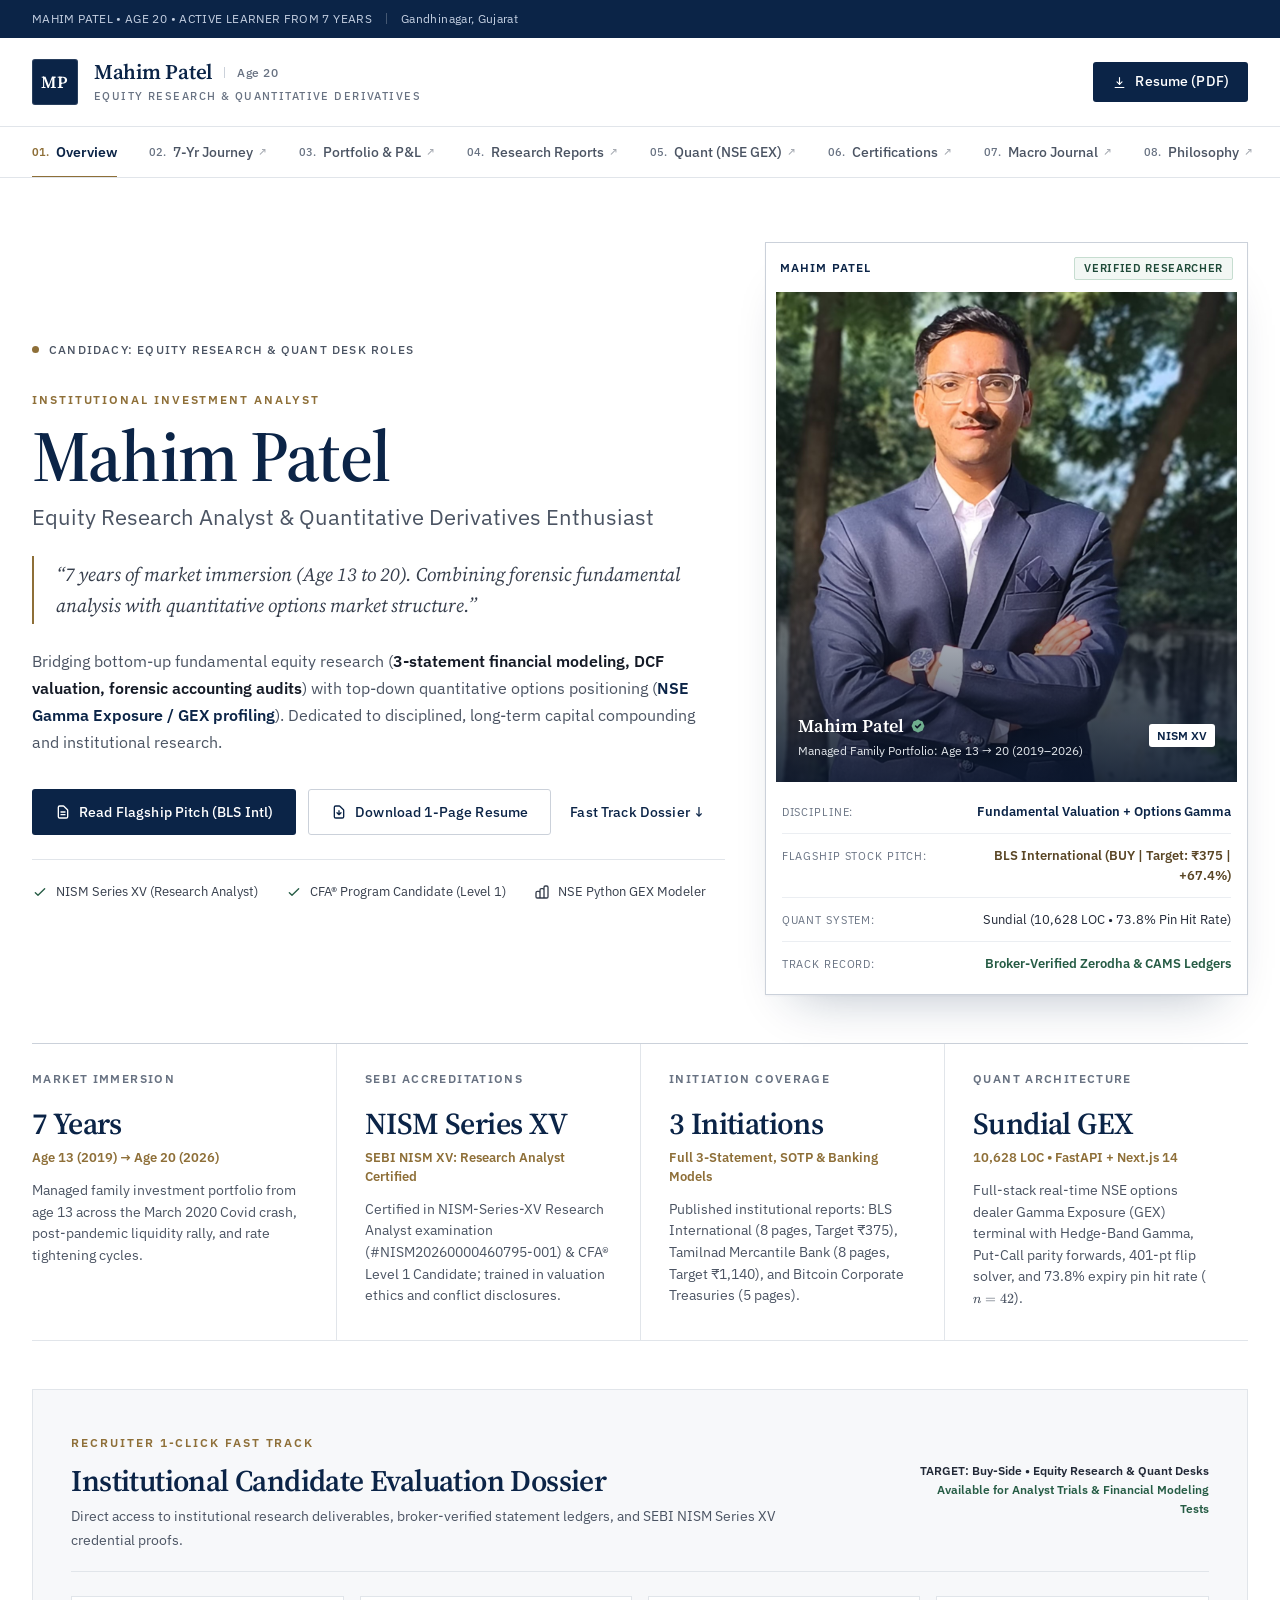
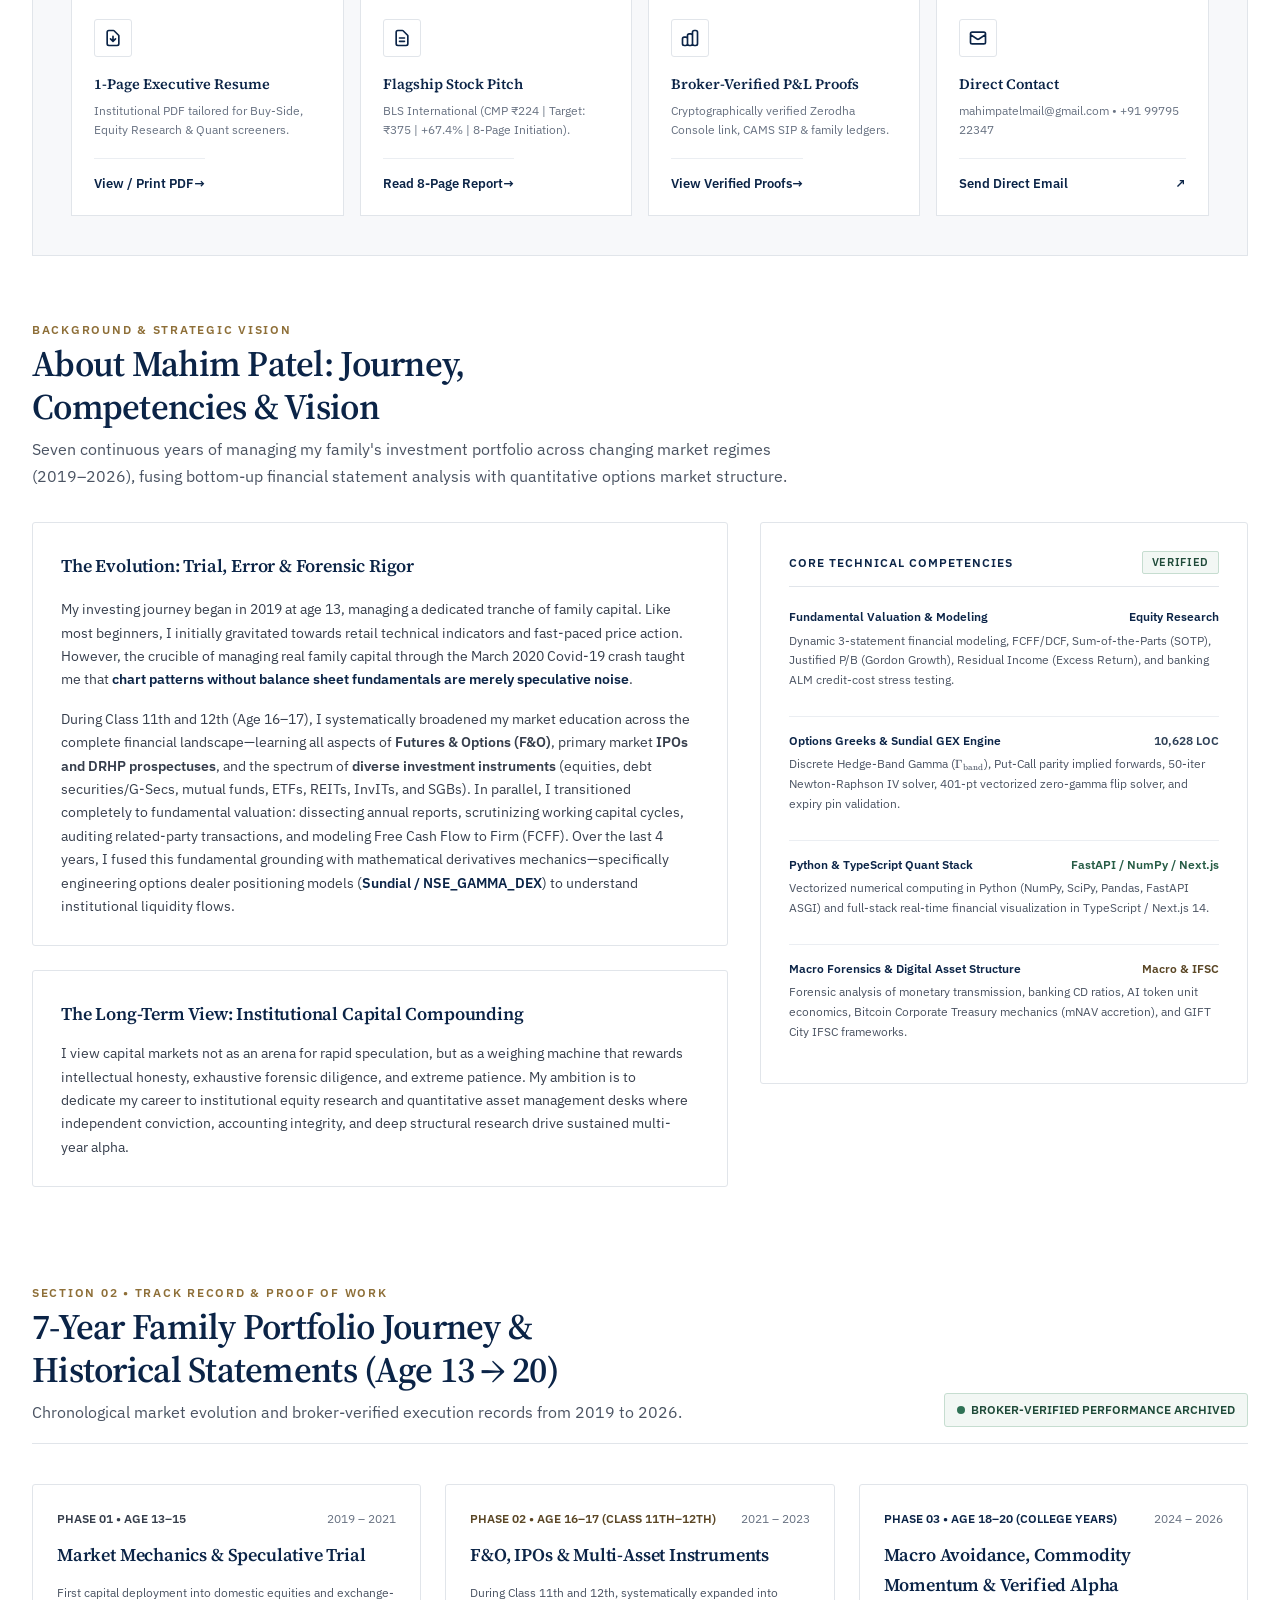
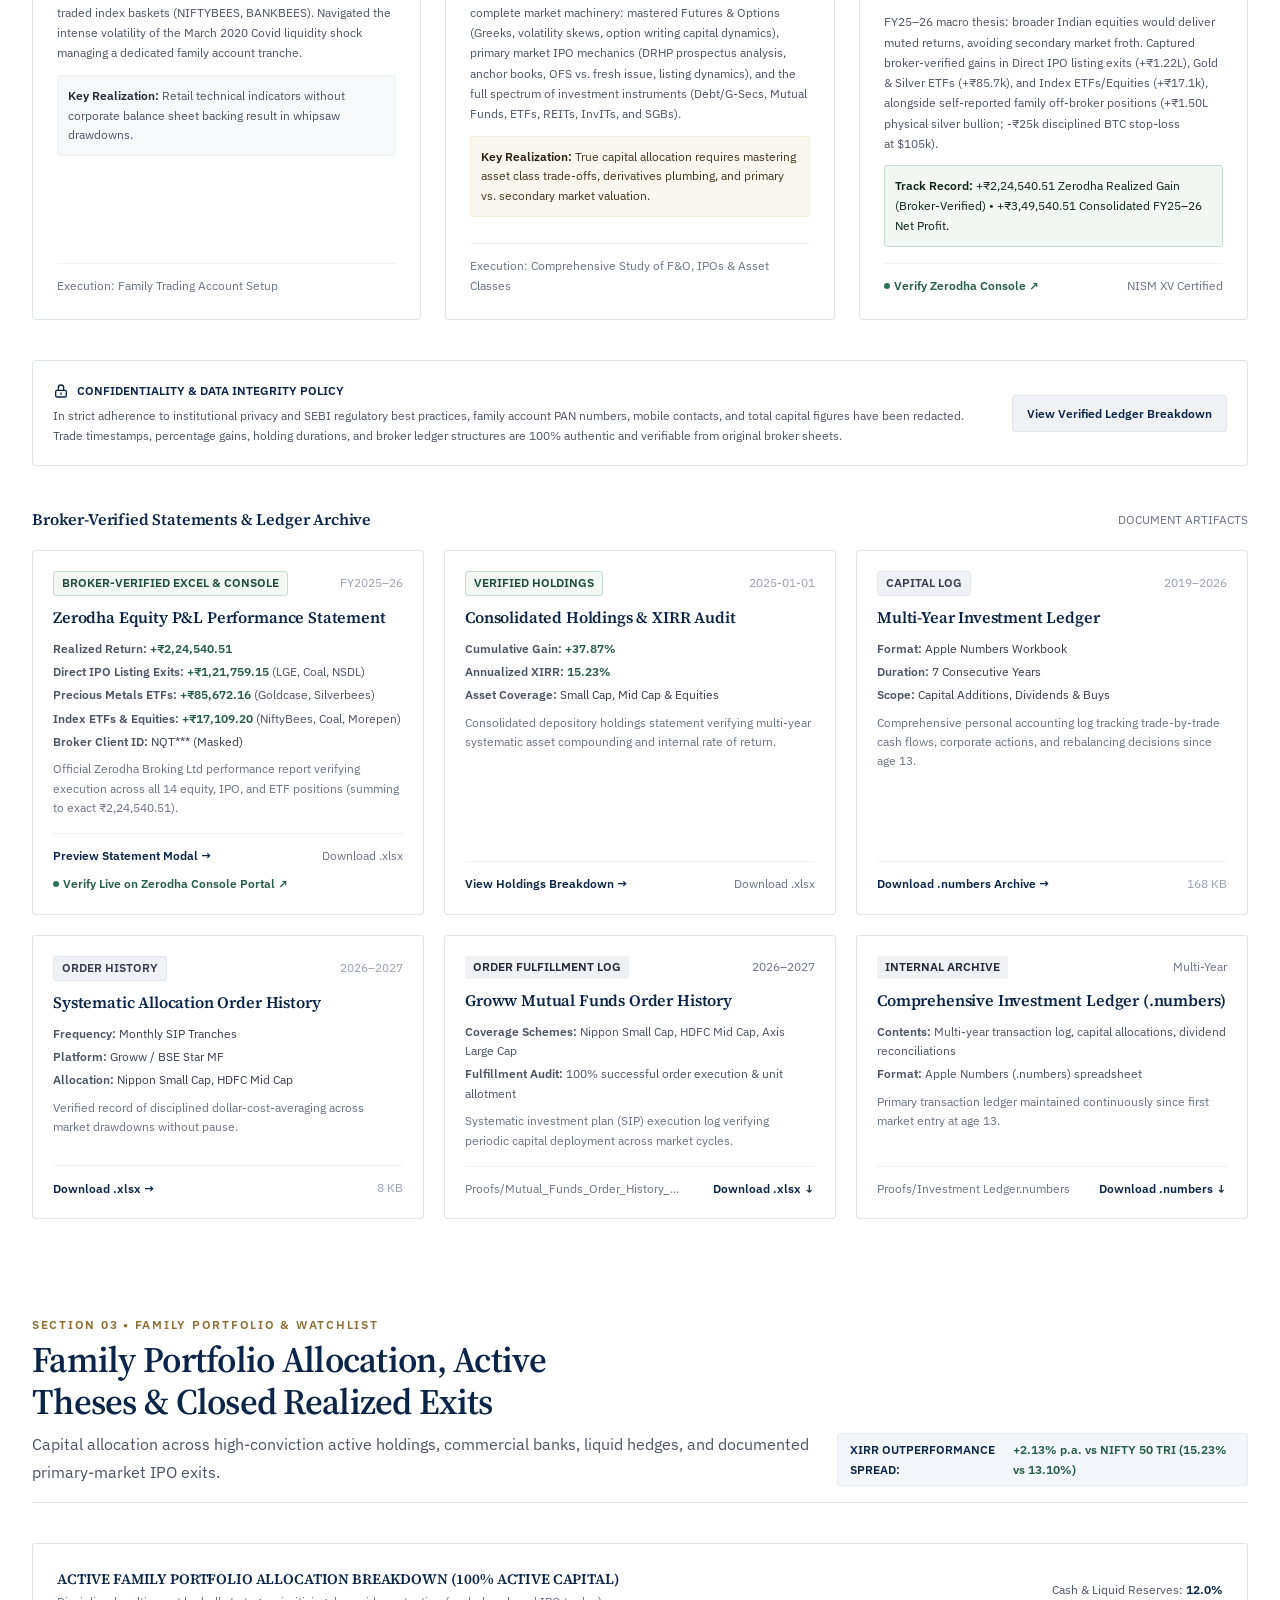
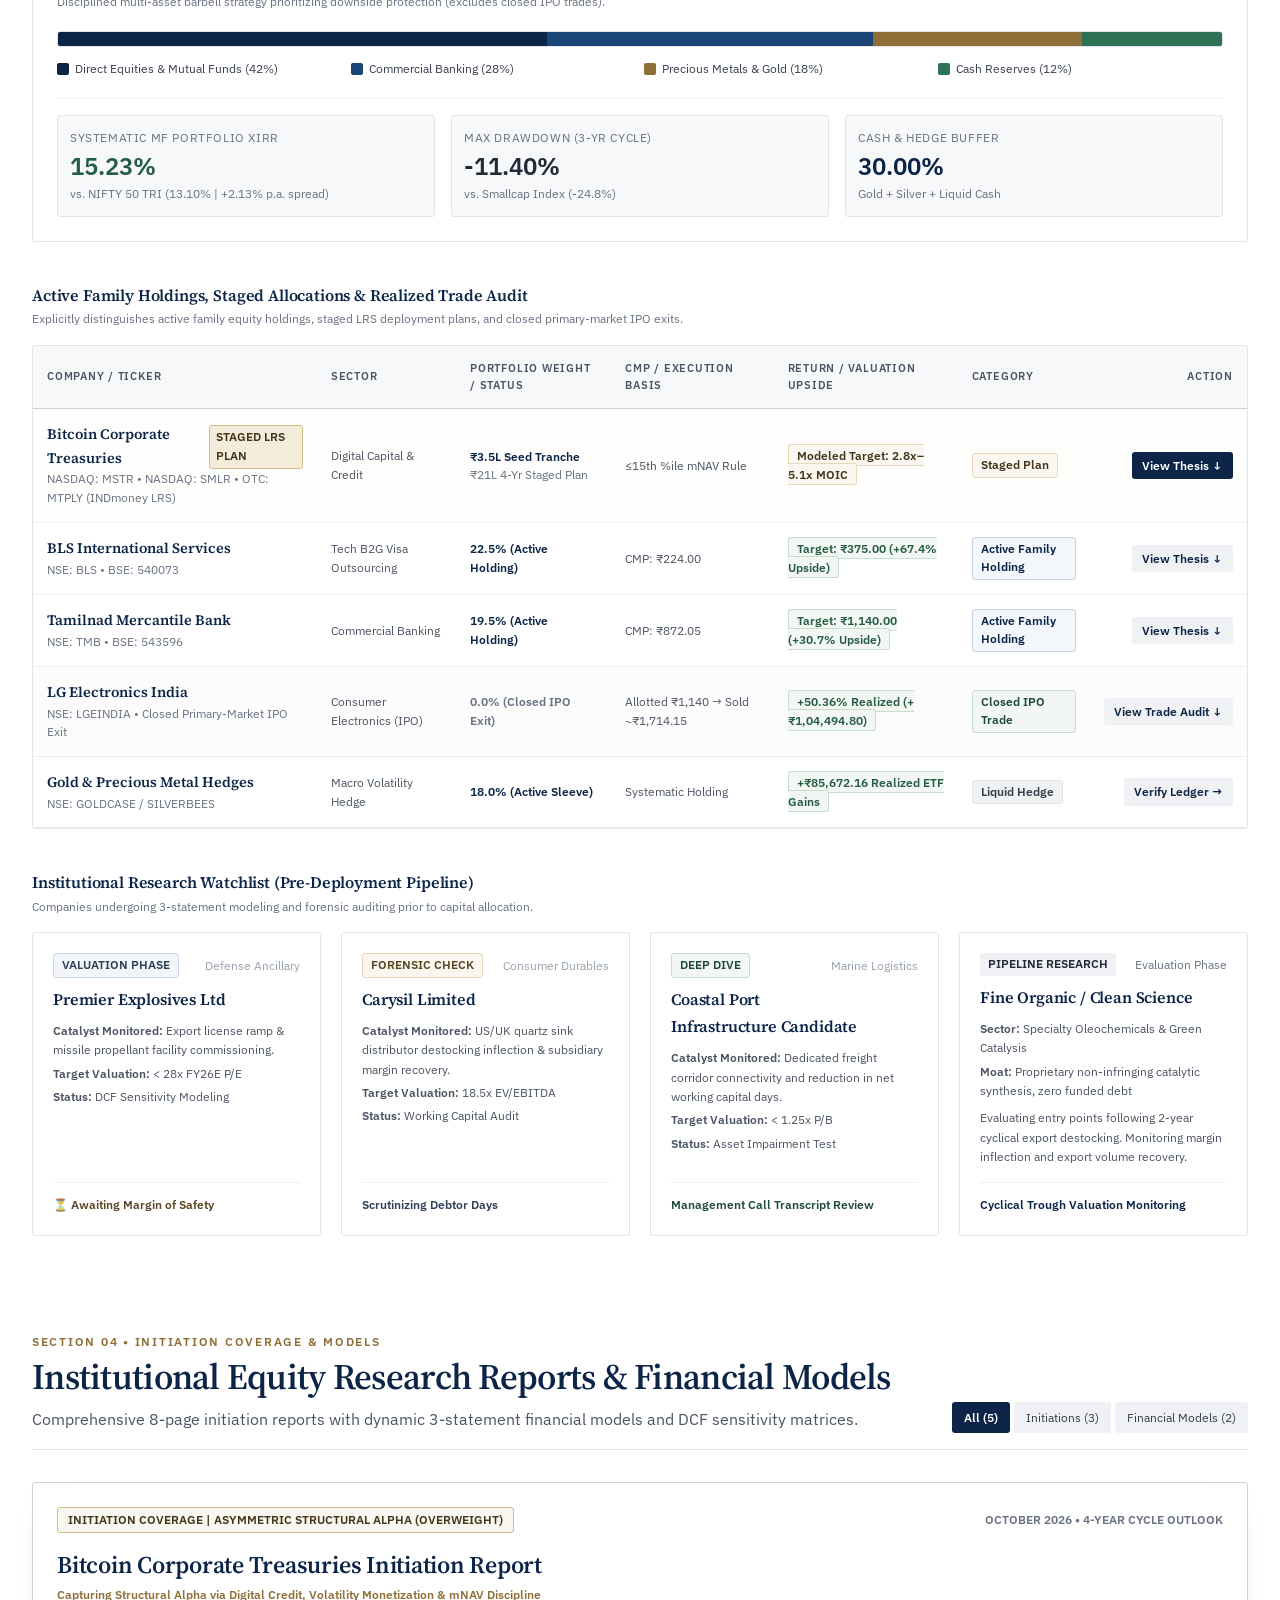
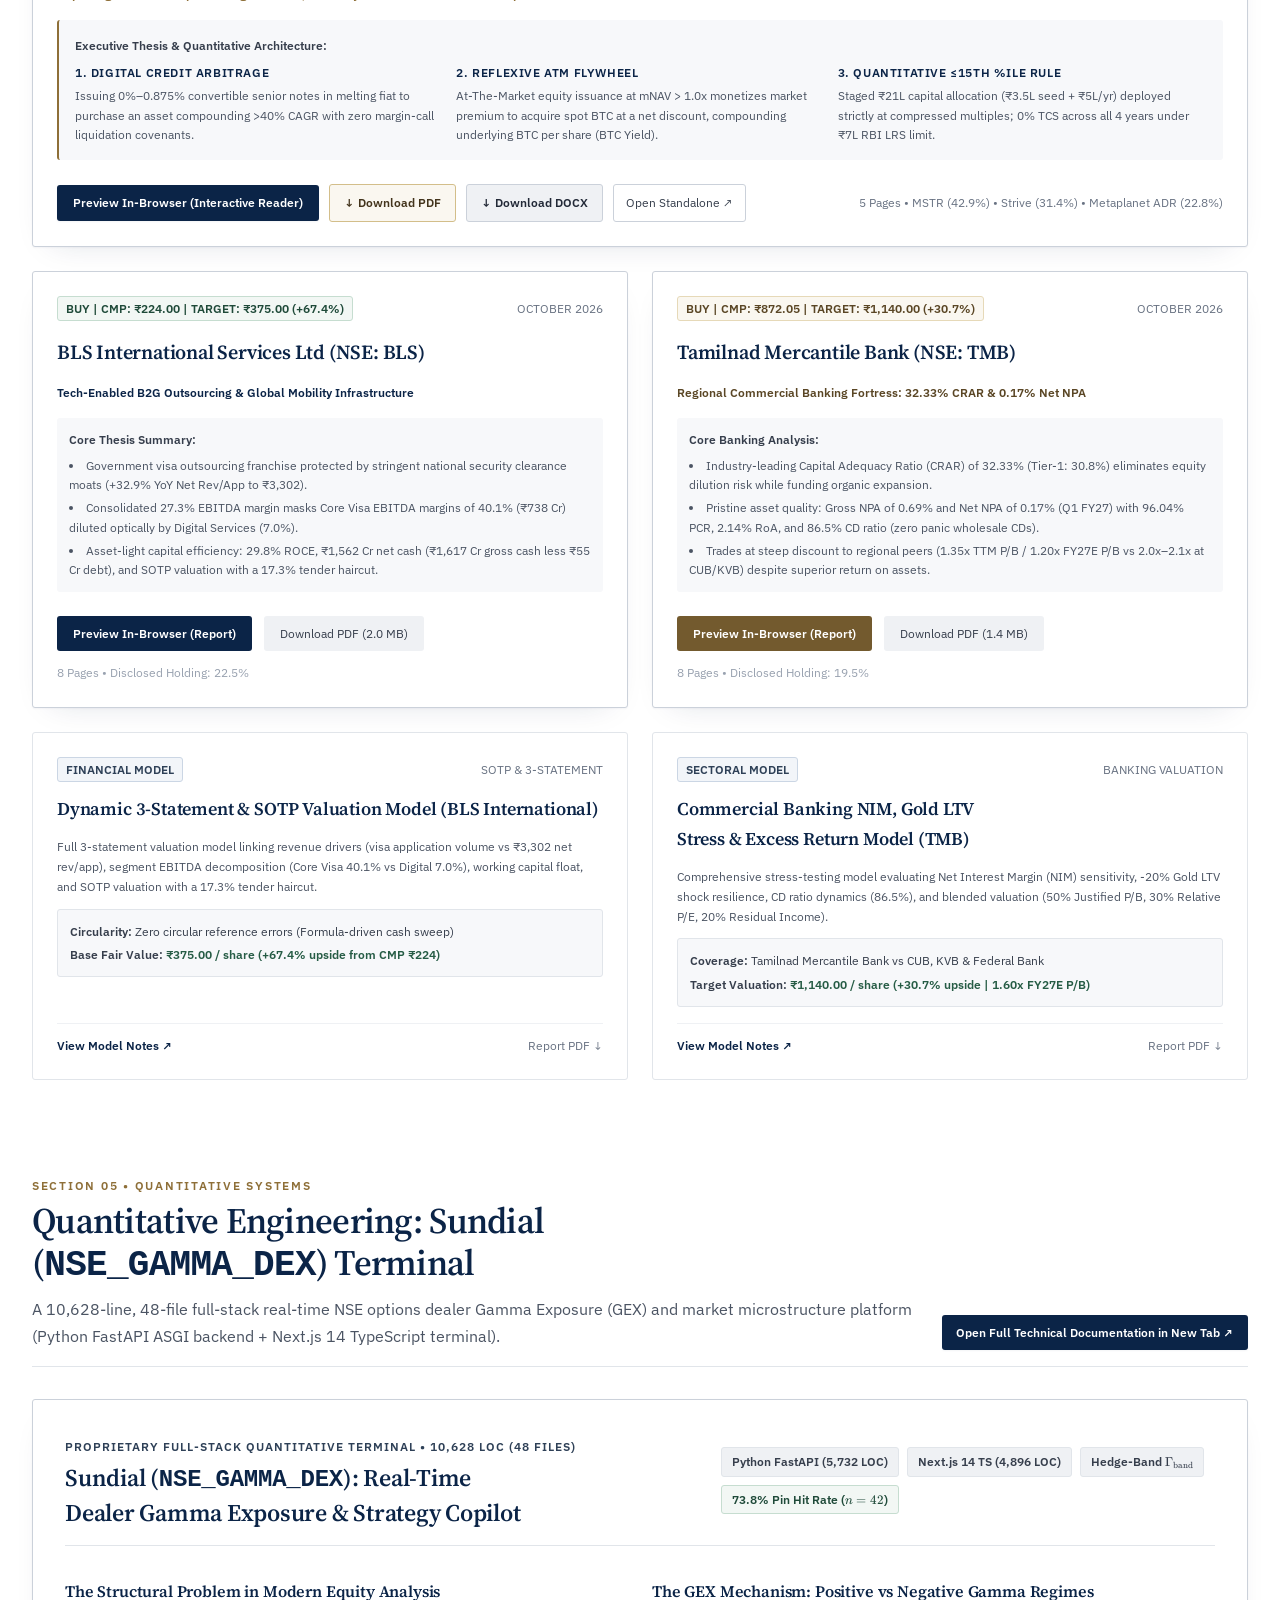
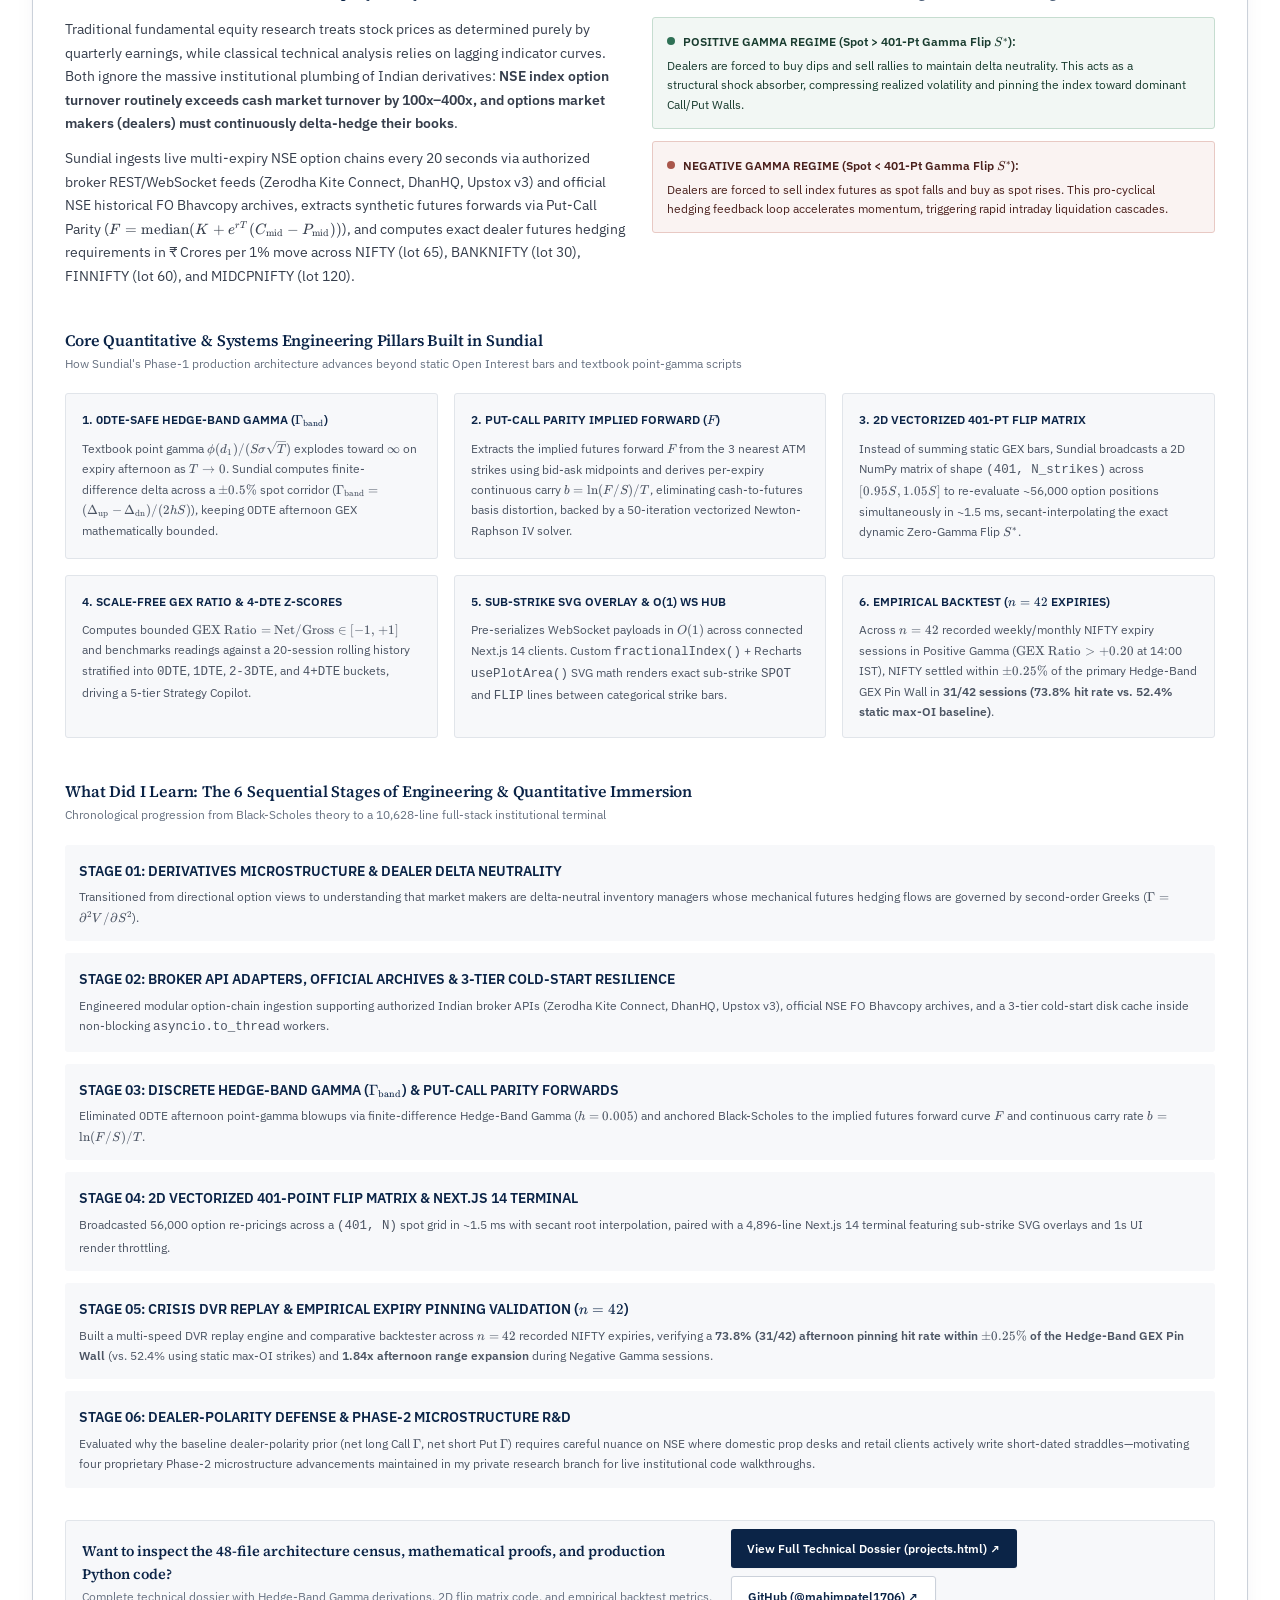
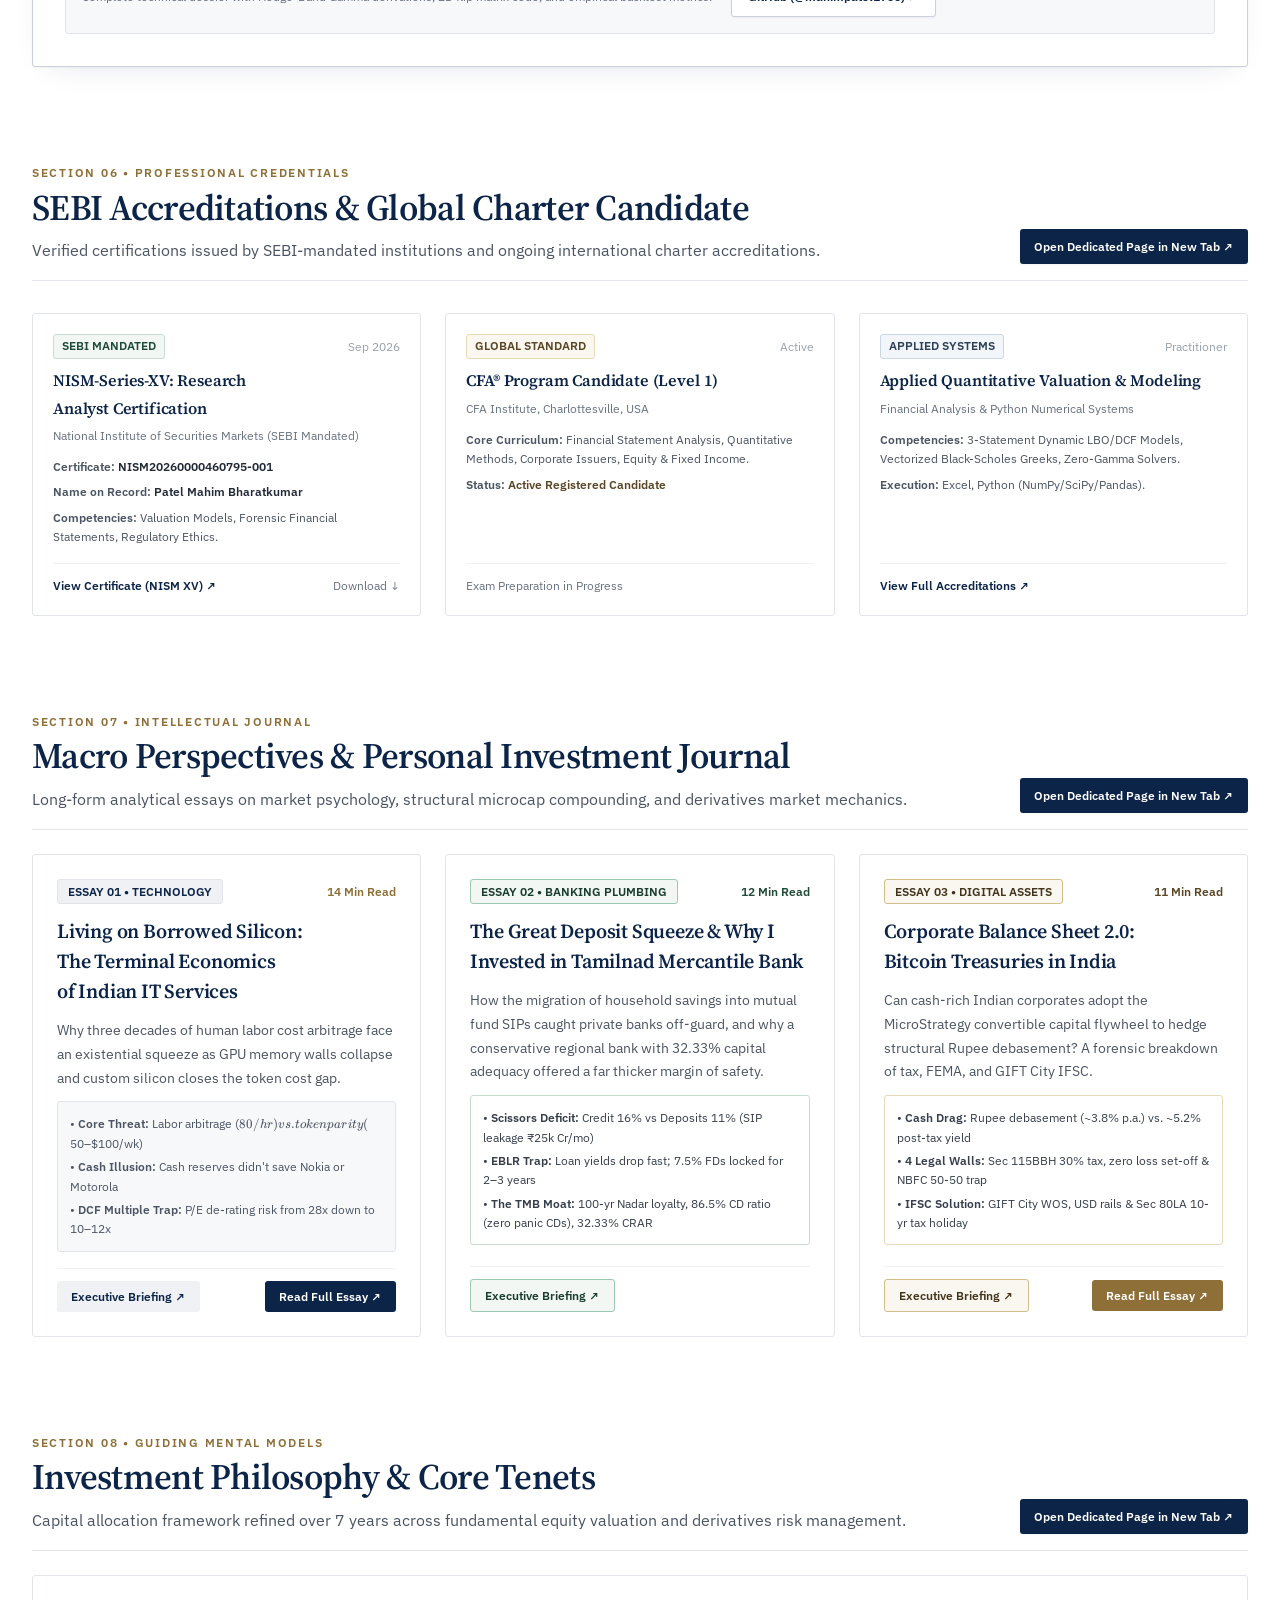
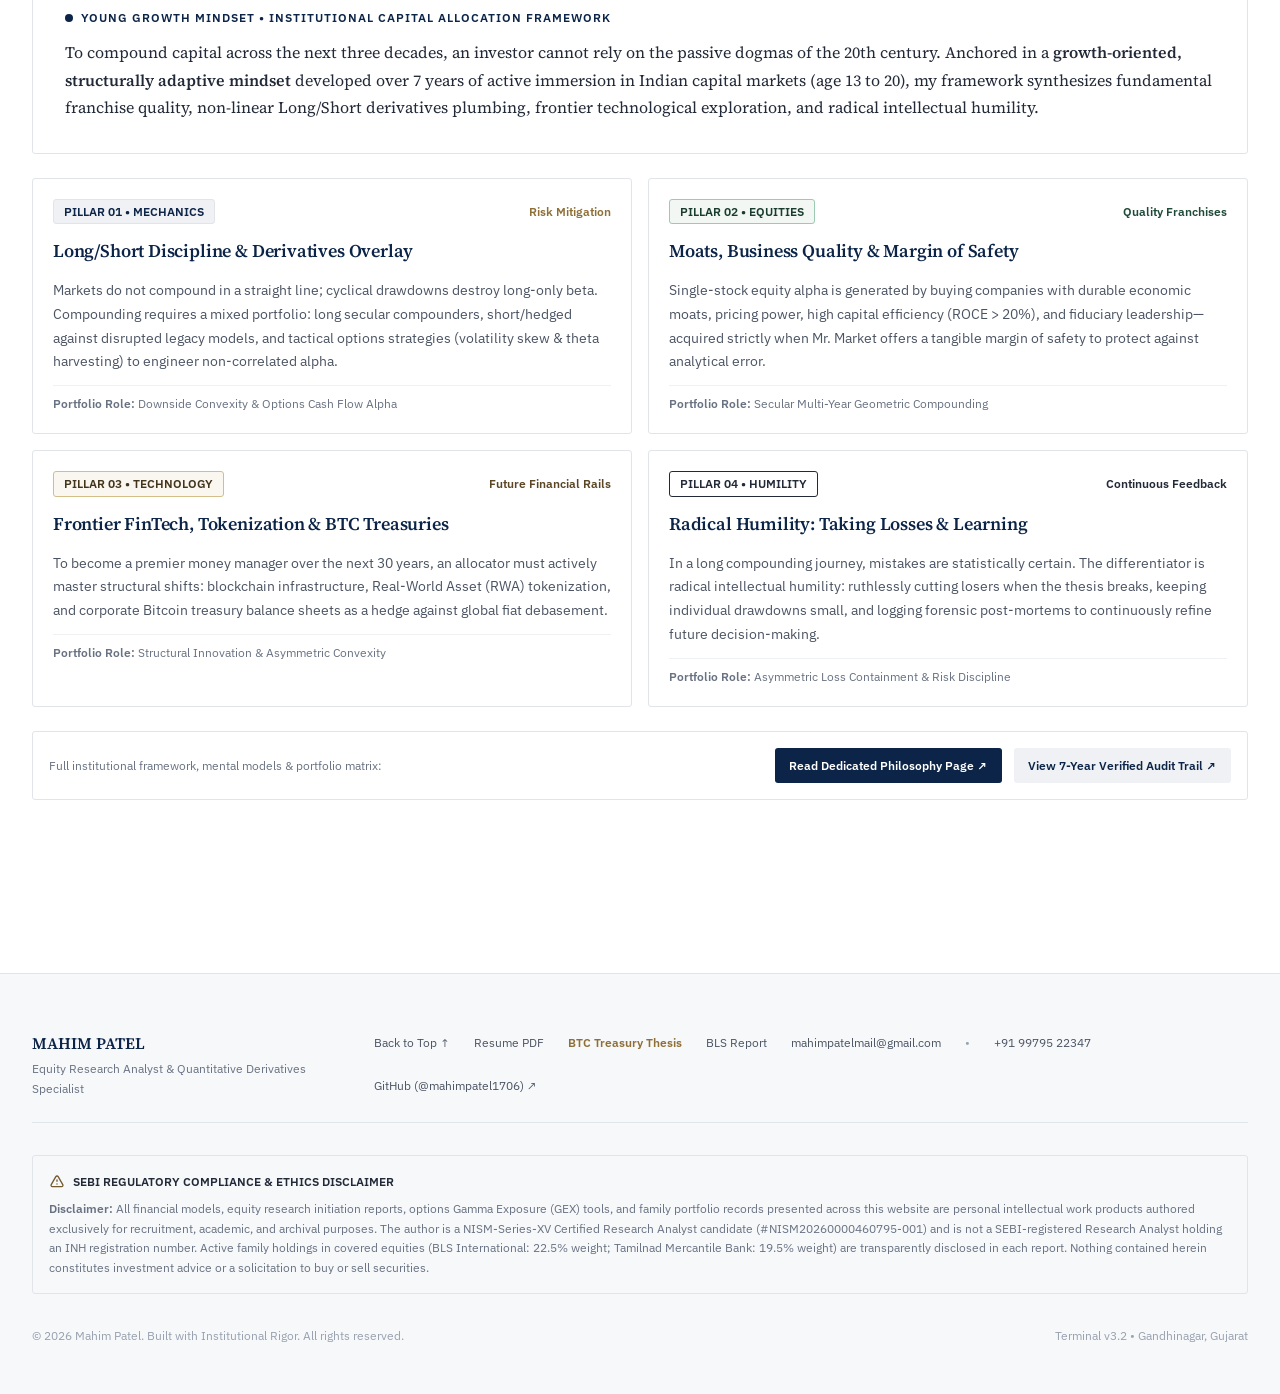
==== commit 60868ab8: "Reconcile all valuation metrics, disclosures, P&L attributions, report craft, and Sundial GEX docume" ====
--- a/index.html
+++ b/index.html
@@ -199,7 +199,7 @@
                         Mahim Patel
                         <svg class="icon-sm text-emerald-400" fill="currentColor" viewBox="0 0 20 20" width="16" height="16"><path fill-rule="evenodd" d="M6.267 3.455a3.066 3.066 0 001.745-.723 3.066 3.066 0 013.976 0 3.066 3.066 0 001.745.723 3.066 3.066 0 012.812 2.812c.051.643.304 1.254.723 1.745a3.066 3.066 0 010 3.976 3.066 3.066 0 00-.723 1.745 3.066 3.066 0 01-2.812 2.812 3.066 3.066 0 00-1.745.723 3.066 3.066 0 01-3.976 0 3.066 3.066 0 00-1.745-.723 3.066 3.066 0 01-2.812-2.812 3.066 3.066 0 00-.723-1.745 3.066 3.066 0 010-3.976 3.066 3.066 0 00.723-1.745 3.066 3.066 0 012.812-2.812zm7.44 5.252a1 1 0 00-1.414-1.414L9 10.586 7.707 9.293a1 1 0 00-1.414 1.414l2 2a1 1 0 001.414 0l4-4z" clip-rule="evenodd"></path></svg>
                       </div>
-                      <div class="text-xs font-mono-num text-slate-200">Active Capital Allocation: Age 13 → 20</div>
+                      <div class="text-xs font-mono-num text-slate-200">Managed Family Portfolio: Age 13 → 20 (2019–2026)</div>
                     </div>
                     <span class="px-2 py-0.5 rounded bg-white text-navy-900 font-mono-num text-xs font-bold">
                       NISM XV
@@ -212,19 +212,19 @@
               <div class="meta-table">
                 <div class="meta-row">
                   <span>DISCIPLINE:</span>
-                  <span class="text-navy-900 font-semibold">Fundamental DCF + Options Gamma</span>
+                  <span class="text-navy-900 font-semibold">Fundamental Valuation + Options Gamma</span>
                 </div>
                 <div class="meta-row">
                   <span>FLAGSHIP STOCK PITCH:</span>
-                  <span class="text-amber-800 font-semibold">BLS International (BUY | Target: ₹485)</span>
+                  <span class="text-amber-800 font-semibold">BLS International (BUY | Target: ₹375 | +67.4%)</span>
                 </div>
                 <div class="meta-row">
                   <span>QUANT SYSTEM:</span>
-                  <span class="text-slate-800">NSE GEX Surface &amp; Pin Risk Backtest</span>
+                  <span class="text-slate-800">Sundial (10,628 LOC • 73.8% Pin Hit Rate)</span>
                 </div>
                 <div class="meta-row">
-                  <span>TRACK RECORD AUDIT:</span>
-                  <span class="text-emerald-700 font-bold">Verified Zerodha Equity &amp; MF Ledgers</span>
+                  <span>TRACK RECORD:</span>
+                  <span class="text-emerald-700 font-bold">Broker-Verified Zerodha &amp; CAMS Ledgers</span>
                 </div>
               </div>
 
@@ -245,7 +245,7 @@
               <div class="stat-sub">Age 13 (2019) → Age 20 (2026)</div>
             </div>
             <p class="stat-desc">
-              Active personal capital allocation through the March 2020 Covid crash, post-pandemic liquidity rally, and rate hike cycles.
+              Managed family investment portfolio from age 13 across the March 2020 Covid crash, post-pandemic liquidity rally, and rate tightening cycles.
             </p>
           </div>
 
@@ -254,11 +254,11 @@
               <div class="flex items-center justify-between mb-2">
                 <span class="stat-label">SEBI Accreditations</span>
               </div>
-              <div class="stat-value font-editorial">Series XV &amp; XVI</div>
+              <div class="stat-value font-editorial">NISM Series XV</div>
               <div class="stat-sub">SEBI NISM XV: Research Analyst Certified</div>
             </div>
             <p class="stat-desc">
-              Certified under SEBI (Research Analysts) Regulations, 2014; trained in valuation ethics, disclosures, and derivative mechanics.
+              Certified in NISM-Series-XV Research Analyst examination (#NISM20260000460795-001) &amp; CFA® Level 1 Candidate; trained in valuation ethics and conflict disclosures.
             </p>
           </div>
 
@@ -267,11 +267,11 @@
               <div class="flex items-center justify-between mb-2">
                 <span class="stat-label">Initiation Coverage</span>
               </div>
-              <div class="stat-value font-editorial">2 Initiations</div>
-              <div class="stat-sub">Full 3-Statement &amp; DCF Models</div>
+              <div class="stat-value font-editorial">3 Initiations</div>
+              <div class="stat-sub">Full 3-Statement, SOTP &amp; Banking Models</div>
             </div>
             <p class="stat-desc">
-              Published initiation reports: BLS International (8 pages, B2G visa outsourcing) and Tamilnad Mercantile Bank (TMB).
+              Published institutional reports: BLS International (8 pages, Target ₹375), Tamilnad Mercantile Bank (8 pages, Target ₹1,140), and Bitcoin Corporate Treasuries (5 pages).
             </p>
           </div>
 
@@ -284,7 +284,7 @@
               <div class="stat-sub">10,628 LOC • FastAPI + Next.js 14</div>
             </div>
             <p class="stat-desc">
-              Full-stack real-time NSE options dealer Gamma Exposure (GEX) terminal with Hedge-Band Gamma, Put-Call parity forwards, and 401-point vectorized flip solver.
+              Full-stack real-time NSE options dealer Gamma Exposure (GEX) terminal with Hedge-Band Gamma, Put-Call parity forwards, 401-pt flip solver, and 73.8% expiry pin hit rate ($n=42$).
             </p>
           </div>
 
@@ -303,11 +303,11 @@
                   Institutional Candidate Evaluation Dossier
                 </h2>
                 <p class="text-sm text-slate-600 mt-1">
-                  Direct access to institutional research deliverables, audited broker statement ledgers, and SEBI credential proofs.
+                  Direct access to institutional research deliverables, broker-verified statement ledgers, and SEBI NISM Series XV credential proofs.
                 </p>
               </div>
               <div class="text-xs font-mono-num text-slate-500 sm:text-right">
-                <div class="text-slate-800 font-semibold">TARGET: Buy-Side • Equity Research Desks</div>
+                <div class="text-slate-800 font-semibold">TARGET: Buy-Side • Equity Research &amp; Quant Desks</div>
                 <div class="text-emerald-700 font-semibold">Available for Analyst Trials &amp; Financial Modeling Tests</div>
               </div>
             </div>
@@ -321,7 +321,7 @@
                     <svg class="icon-md" fill="none" stroke="currentColor" viewBox="0 0 24 24" width="20" height="20"><path stroke-linecap="round" stroke-linejoin="round" stroke-width="2" d="M12 10v6m0 0l-3-3m3 3l3-3m2 8H7a2 2 0 01-2-2V5a2 2 0 012-2h5.586a1 1 0 01.707.293l5.414 5.414a1 1 0 01.293.707V19a2 2 0 01-2 2z"></path></svg>
                   </div>
                   <div class="font-bold text-navy-900 text-sm font-editorial">1-Page Executive Resume</div>
-                  <div class="text-xs text-slate-500 mt-1">Institutional PDF tailored for Buy-Side &amp; Equity Research screeners.</div>
+                  <div class="text-xs text-slate-500 mt-1">Institutional PDF tailored for Buy-Side, Equity Research &amp; Quant screeners.</div>
                 </div>
                 <div class="action-foot">
                   <span>View / Print PDF</span>
@@ -335,7 +335,7 @@
                     <svg class="icon-md" fill="none" stroke="currentColor" viewBox="0 0 24 24" width="20" height="20"><path stroke-linecap="round" stroke-linejoin="round" stroke-width="2" d="M9 12h6m-6 4h6m2 5H7a2 2 0 01-2-2V5a2 2 0 012-2h5.586a1 1 0 01.707.293l5.414 5.414a1 1 0 01.293.707V19a2 2 0 01-2 2z"></path></svg>
                   </div>
                   <div class="font-bold text-navy-900 text-sm font-editorial">Flagship Stock Pitch</div>
-                  <div class="text-xs text-slate-500 mt-1">BLS International (Target: ₹485 | 8-Page Full Initiation Coverage).</div>
+                  <div class="text-xs text-slate-500 mt-1">BLS International (CMP ₹224 | Target: ₹375 | +67.4% | 8-Page Initiation).</div>
                 </div>
                 <div class="action-foot">
                   <span>Read 8-Page Report</span>
@@ -348,11 +348,11 @@
                   <div class="action-ico">
                     <svg class="icon-md" fill="none" stroke="currentColor" viewBox="0 0 24 24" width="20" height="20"><path stroke-linecap="round" stroke-linejoin="round" stroke-width="2" d="M9 19v-6a2 2 0 00-2-2H5a2 2 0 00-2 2v6a2 2 0 002 2h2a2 2 0 002-2zm0 0V9a2 2 0 012-2h2a2 2 0 012 2v10m-6 0a2 2 0 002 2h2a2 2 0 002-2m0 0V5a2 2 0 012-2h2a2 2 0 012 2v14a2 2 0 01-2 2h-2a2 2 0 01-2-2z"></path></svg>
                   </div>
-                  <div class="font-bold text-navy-900 text-sm font-editorial">Audited P&amp;L Proofs</div>
-                  <div class="text-xs text-slate-500 mt-1">Verified broker statements, Zerodha ledgers &amp; multi-year returns.</div>
+                  <div class="font-bold text-navy-900 text-sm font-editorial">Broker-Verified P&amp;L Proofs</div>
+                  <div class="text-xs text-slate-500 mt-1">Cryptographically verified Zerodha Console link, CAMS SIP &amp; family ledgers.</div>
                 </div>
                 <div class="action-foot">
-                  <span>View Audited Proofs</span>
+                  <span>View Verified Proofs</span>
                   <span>→</span>
                 </div>
               </button>
@@ -384,7 +384,7 @@
               About Mahim Patel: Journey, Competencies &amp; Vision
             </h2>
             <p class="text-slate-600 mt-2 text-sm sm:text-base leading-relaxed">
-              Seven continuous years of capital allocation across changing market regimes, fusing bottom-up financial statement analysis with quantitative options market structure.
+              Seven continuous years of managing my family's investment portfolio across changing market regimes (2019–2026), fusing bottom-up financial statement analysis with quantitative options market structure.
             </p>
           </div>
 
@@ -397,10 +397,10 @@
                   The Evolution: Trial, Error &amp; Forensic Rigor
                 </h3>
                 <p class="text-slate-700 text-sm leading-relaxed">
-                  My investing journey began in 2019 at age 13. Like most beginners, I initially gravitated towards retail technical indicators and fast-paced price action. However, the crucible of managing real capital through the Covid-19 crash taught me that <strong class="text-navy-900 font-semibold">chart patterns without balance sheet fundamentals are merely speculative noise</strong>.
+                  My investing journey began in 2019 at age 13, managing a dedicated tranche of family capital. Like most beginners, I initially gravitated towards retail technical indicators and fast-paced price action. However, the crucible of managing real family capital through the March 2020 Covid-19 crash taught me that <strong class="text-navy-900 font-semibold">chart patterns without balance sheet fundamentals are merely speculative noise</strong>.
                 </p>
                 <p class="text-slate-700 text-sm leading-relaxed">
-                  During Class 11th and 12th (Age 16–17), I systematically broadened my market education across the complete financial landscape—learning all aspects of <strong>Futures &amp; Options (F&amp;O)</strong>, primary market <strong>IPOs and DRHP prospectuses</strong>, and the spectrum of <strong>diverse investment instruments</strong> (equities, debt securities/G-Secs, mutual funds, ETFs, REITs, InvITs, and SGBs). In parallel, I transitioned completely to fundamental valuation: dissecting annual reports, scrutinizing working capital cycles, auditing related-party transactions, and modeling Free Cash Flow to Firm (FCFF). Over the last 4 years, I fused this fundamental grounding with mathematical derivatives mechanics—specifically engineering options dealer positioning models (<span class="font-mono-num text-[#0B2447] font-semibold">NSE Gamma Exposure - GEX</span>) to understand real institutional liquidity.
+                  During Class 11th and 12th (Age 16–17), I systematically broadened my market education across the complete financial landscape—learning all aspects of <strong>Futures &amp; Options (F&amp;O)</strong>, primary market <strong>IPOs and DRHP prospectuses</strong>, and the spectrum of <strong>diverse investment instruments</strong> (equities, debt securities/G-Secs, mutual funds, ETFs, REITs, InvITs, and SGBs). In parallel, I transitioned completely to fundamental valuation: dissecting annual reports, scrutinizing working capital cycles, auditing related-party transactions, and modeling Free Cash Flow to Firm (FCFF). Over the last 4 years, I fused this fundamental grounding with mathematical derivatives mechanics—specifically engineering options dealer positioning models (<span class="font-mono-num text-[#0B2447] font-semibold">Sundial / NSE_GAMMA_DEX</span>) to understand institutional liquidity flows.
                 </p>
               </div>
 
@@ -409,7 +409,7 @@
                   The Long-Term View: Institutional Capital Compounding
                 </h3>
                 <p class="text-slate-700 text-sm leading-relaxed">
-                  I view capital markets not as an arena for rapid speculation, but as a weighing machine that rewards intellectual honesty, exhaustive forensic diligence, and extreme patience. My ambition is to dedicate my career to institutional equity research and asset management desks where independent conviction, accounting integrity, and deep structural research drive sustained multi-year alpha.
+                  I view capital markets not as an arena for rapid speculation, but as a weighing machine that rewards intellectual honesty, exhaustive forensic diligence, and extreme patience. My ambition is to dedicate my career to institutional equity research and quantitative asset management desks where independent conviction, accounting integrity, and deep structural research drive sustained multi-year alpha.
                 </p>
               </div>
 
@@ -429,34 +429,34 @@
                   
                   <div class="comp-row">
                     <div class="flex justify-between items-center text-xs font-mono-num mb-1">
-                      <span class="font-bold text-navy-900">Crypto, Blockchain &amp; BTC Treasuries</span>
-                      <span class="text-amber-800 font-semibold">Digital Assets</span>
+                      <span class="font-bold text-navy-900">Fundamental Valuation &amp; Modeling</span>
+                      <span class="text-[#0B2447] font-semibold">Equity Research</span>
                     </div>
-                    <p class="text-[12px] text-slate-600">In-depth understanding of cryptocurrency market structure, blockchain networks, Bitcoin Corporate Treasury mechanics (Saylor convertible flywheel, mNAV accretion), and GIFT City IFSC frameworks.</p>
+                    <p class="text-[12px] text-slate-600">Dynamic 3-statement financial modeling, FCFF/DCF, Sum-of-the-Parts (SOTP), Justified P/B (Gordon Growth), Residual Income (Excess Return), and banking ALM credit-cost stress testing.</p>
                   </div>
 
                   <div class="comp-row">
                     <div class="flex justify-between items-center text-xs font-mono-num mb-1">
-                      <span class="font-bold text-navy-900">Options Greeks &amp; GEX Profiling</span>
-                      <span class="text-sky-800 font-semibold">Dealer Structure</span>
+                      <span class="font-bold text-navy-900">Options Greeks &amp; Sundial GEX Engine</span>
+                      <span class="text-sky-800 font-semibold">10,628 LOC</span>
                     </div>
-                    <p class="text-[12px] text-slate-600">Gamma Exposure calculation across NSE strikes, zero-gamma flip points, pin risk, and delta-hedging volatility bounds.</p>
+                    <p class="text-[12px] text-slate-600">Discrete Hedge-Band Gamma ($\Gamma_{\text{band}}$), Put-Call parity implied forwards, 50-iter Newton-Raphson IV solver, 401-pt vectorized zero-gamma flip solver, and expiry pin validation.</p>
                   </div>
 
                   <div class="comp-row">
                     <div class="flex justify-between items-center text-xs font-mono-num mb-1">
-                      <span class="font-bold text-navy-900">Python Quantitative Stack</span>
-                      <span class="text-emerald-700 font-semibold">Pandas / NumPy / APIs</span>
+                      <span class="font-bold text-navy-900">Python &amp; TypeScript Quant Stack</span>
+                      <span class="text-emerald-700 font-semibold">FastAPI / NumPy / Next.js</span>
                     </div>
-                    <p class="text-[12px] text-slate-600">Automated option-chain parsers, statistical distribution backtesting, and automated volatility surface charting.</p>
+                    <p class="text-[12px] text-slate-600">Vectorized numerical computing in Python (NumPy, SciPy, Pandas, FastAPI ASGI) and full-stack real-time financial visualization in TypeScript / Next.js 14.</p>
                   </div>
 
                   <div class="comp-row">
                     <div class="flex justify-between items-center text-xs font-mono-num mb-1">
-                      <span class="font-bold text-navy-900">Institutional Macro Forensics</span>
-                      <span class="text-[#0B2447] font-semibold">Macro Research</span>
+                      <span class="font-bold text-navy-900">Macro Forensics &amp; Digital Asset Structure</span>
+                      <span class="text-amber-800 font-semibold">Macro &amp; IFSC</span>
                     </div>
-                    <p class="text-[12px] text-slate-600">Forensic analysis of monetary transmission, credit-deposit scissors deficits, structural currency debasement, and technological cost parity.</p>
+                    <p class="text-[12px] text-slate-600">Forensic analysis of monetary transmission, banking CD ratios, AI token unit economics, Bitcoin Corporate Treasury mechanics (mNAV accretion), and GIFT City IFSC frameworks.</p>
                   </div>
 
                 </div>
@@ -479,16 +479,16 @@
           <div>
             <div class="text-xs uppercase font-mono-num tracking-widest text-[#0B2447] font-bold">Section 02 • Track Record &amp; Proof of Work</div>
             <h2 class="text-3xl sm:text-4xl font-bold font-editorial text-navy-900 mt-1">
-              7-Year Portfolio Journey &amp; Historical Statements (Age 13 → 20)
+              7-Year Family Portfolio Journey &amp; Historical Statements (Age 13 → 20)
             </h2>
             <p class="text-slate-600 mt-2 text-sm sm:text-base">
-              Chronological market evolution and verified broker audit records from 2019 to 2026.
+              Chronological market evolution and broker-verified execution records from 2019 to 2026.
             </p>
           </div>
           <div>
             <span class="inline-flex items-center gap-1.5 px-3 py-1.5 rounded bg-emerald-50 text-emerald-800 border border-emerald-200 text-xs font-mono-num font-semibold">
               <span class="w-2 h-2 rounded-full bg-emerald-600"></span>
-              AUDITED BROKER PERFORMANCE ARCHIVED
+              BROKER-VERIFIED PERFORMANCE ARCHIVED
             </span>
           </div>
         </div>
@@ -506,14 +506,14 @@
                 Market Mechanics &amp; Speculative Trial
               </h3>
               <p class="text-xs text-slate-600 leading-relaxed">
-                First capital deployment into domestic equities and exchange-traded index baskets (NIFTYBEES, BANKBEES). Navigated the intense volatility of the March 2020 Covid liquidity shock with personal capital.
+                First capital deployment into domestic equities and exchange-traded index baskets (NIFTYBEES, BANKBEES). Navigated the intense volatility of the March 2020 Covid liquidity shock managing a dedicated family account tranche.
               </p>
               <div class="p-2.5 rounded bg-slate-50 text-[12px] font-mono-num text-slate-600 border border-slate-100">
                 <strong class="text-slate-800">Key Realization:</strong> Retail technical indicators without corporate balance sheet backing result in whipsaw drawdowns.
               </div>
             </div>
             <div class="mt-4 pt-3 border-t border-slate-100 text-[12px] font-mono-num text-slate-500">
-              Execution: Personal Trading Account Setup
+              Execution: Family Trading Account Setup
             </div>
           </div>
 
@@ -548,10 +548,10 @@
                 Macro Avoidance, Commodity Momentum &amp; Verified Alpha
               </h3>
               <p class="text-xs text-slate-600 leading-relaxed">
-                Previous FY macro thesis: broader Indian equities would deliver near-zero returns, avoiding secondary market froth. Captured commodity cycle momentum in Gold &amp; Silver (+₹85.7k ETFs + ₹1.50L physical bullion) and Direct IPO listing gains (+₹1.22L). Strictly managed risk with a disciplined stop-loss exit in crypto (-₹25k at $105k BTC).
+                FY25–26 macro thesis: broader Indian equities would deliver muted returns, avoiding secondary market froth. Captured broker-verified gains in Direct IPO listing exits (+₹1.22L), Gold &amp; Silver ETFs (+₹85.7k), and Index ETFs/Equities (+₹17.1k), alongside self-reported family off-broker positions (+₹1.50L physical silver bullion; -₹25k disciplined BTC stop-loss at $105k).
               </p>
               <div class="p-2.5 rounded bg-emerald-50 text-[12px] font-mono-num text-emerald-950 border border-emerald-200">
-                <strong class="text-emerald-950">Track Record:</strong> ₹2,24,541 Zerodha Realized Gain (Verified Online) • ₹3,49,541 Consolidated Previous FY Net Profit.
+                <strong class="text-emerald-950">Track Record:</strong> +₹2,24,540.51 Zerodha Realized Gain (Broker-Verified) • +₹3,49,540.51 Consolidated FY25–26 Net Profit.
               </div>
             </div>
             <div class="mt-4 pt-3 border-t border-slate-100 flex items-center justify-between text-[12px] font-mono-num">
@@ -574,7 +574,7 @@
                 <span>CONFIDENTIALITY &amp; DATA INTEGRITY POLICY</span>
               </div>
               <p class="text-xs text-slate-600 leading-relaxed">
-                In strict adherence to institutional privacy and SEBI regulatory best practices, personal account PAN numbers, mobile contacts, and total capital figures have been redacted. Trade timestamps, percentage gains, holding durations, and broker ledger structures are 100% authentic and verifiable from original broker sheets.
+                In strict adherence to institutional privacy and SEBI regulatory best practices, family account PAN numbers, mobile contacts, and total capital figures have been redacted. Trade timestamps, percentage gains, holding durations, and broker ledger structures are 100% authentic and verifiable from original broker sheets.
               </p>
             </div>
             <button onclick="openModal('pnl-modal')" class="shrink-0 px-3.5 py-2 rounded bg-slate-100 hover:bg-slate-200 text-navy-900 font-mono-num text-xs font-semibold border border-slate-200 transition-colors cursor-pointer">
@@ -587,7 +587,7 @@
         <div class="space-y-4">
           <div class="flex items-center justify-between">
             <h3 class="text-base font-bold font-editorial text-navy-900">
-              Verified Broker Statements &amp; Ledger Archive
+              Broker-Verified Statements &amp; Ledger Archive
             </h3>
             <span class="text-xs font-mono-num text-slate-500">DOCUMENT ARTIFACTS</span>
           </div>
@@ -597,18 +597,19 @@
             <div class="card-formal rounded p-5 flex flex-col justify-between">
               <div>
                 <div class="flex items-center justify-between mb-2">
-                  <span class="px-2 py-0.5 rounded bg-emerald-50 text-emerald-800 border border-emerald-200 text-[11.5px] font-mono-num font-bold">VERIFIED EXCEL &amp; CONSOLE AUDIT</span>
+                  <span class="px-2 py-0.5 rounded bg-emerald-50 text-emerald-800 border border-emerald-200 text-[11.5px] font-mono-num font-bold">BROKER-VERIFIED EXCEL &amp; CONSOLE</span>
                   <span class="text-xs font-mono-num text-slate-400">FY2025–26</span>
                 </div>
                 <h4 class="font-bold text-navy-900 font-editorial text-base">Zerodha Equity P&amp;L Performance Statement</h4>
                 <div class="mt-2 space-y-1 text-xs font-mono-num text-slate-600">
                   <div><strong>Realized Return:</strong> <span class="text-emerald-700 font-bold">+₹2,24,540.51</span></div>
-                  <div><strong>Direct IPO Alpha:</strong> <span class="text-emerald-700 font-bold">+₹1,21,759.15</span> (LGE, Coal, NSDL)</div>
-                  <div><strong>Precious Metals Momentum:</strong> <span class="text-emerald-700 font-bold">+₹85,672.16</span> (Gold &amp; Silver ETFs)</div>
+                  <div><strong>Direct IPO Listing Exits:</strong> <span class="text-emerald-700 font-bold">+₹1,21,759.15</span> (LGE, Coal, NSDL)</div>
+                  <div><strong>Precious Metals ETFs:</strong> <span class="text-emerald-700 font-bold">+₹85,672.16</span> (Goldcase, Silverbees)</div>
+                  <div><strong>Index ETFs &amp; Equities:</strong> <span class="text-emerald-700 font-bold">+₹17,109.20</span> (NiftyBees, Coal, Morepen)</div>
                   <div><strong>Broker Client ID:</strong> <span class="text-slate-700">NQT*** (Masked)</span></div>
                 </div>
                 <p class="text-xs text-slate-500 mt-2">
-                  Official Zerodha Broking Ltd performance report verifying execution across 14+ equity, IPO, and ETF positions.
+                  Official Zerodha Broking Ltd performance report verifying execution across all 14 equity, IPO, and ETF positions (summing to exact ₹2,24,540.51).
                 </p>
               </div>
               <div class="mt-4 pt-3 border-t border-slate-100 flex flex-col gap-2">
@@ -757,18 +758,18 @@
         
         <div class="flex flex-col md:flex-row md:items-end justify-between gap-4 pb-4 border-b border-slate-200">
           <div>
-            <div class="text-xs uppercase font-mono-num tracking-widest text-[#0B2447] font-bold">Section 03 • Active Portfolio &amp; Watchlist</div>
+            <div class="text-xs uppercase font-mono-num tracking-widest text-[#0B2447] font-bold">Section 03 • Family Portfolio &amp; Watchlist</div>
             <h2 class="text-3xl sm:text-4xl font-bold font-editorial text-navy-900 mt-1">
-              Current Portfolio Allocation &amp; Active Theses
+              Family Portfolio Allocation, Active Theses &amp; Closed Realized Exits
             </h2>
             <p class="text-slate-600 mt-2 text-sm sm:text-base">
-              Capital allocation across high-conviction micro/small-cap compounders, commercial banks, and liquid hedges.
+              Capital allocation across high-conviction active holdings, commercial banks, liquid hedges, and documented primary-market IPO exits.
             </p>
           </div>
           <div>
             <span class="inline-flex items-center gap-1.5 px-3 py-1.5 rounded bg-navy-50 text-navy-900 border border-navy-100 text-xs font-mono-num font-semibold">
-              <span>BENCHMARK ALPHA:</span>
-              <span class="text-emerald-700 font-bold">+2.13% vs NIFTY 50 TRI</span>
+              <span>XIRR OUTPERFORMANCE SPREAD:</span>
+              <span class="text-emerald-700 font-bold">+2.13% p.a. vs NIFTY 50 TRI (15.23% vs 13.10%)</span>
             </span>
           </div>
         </div>
@@ -778,9 +779,9 @@
           <div class="flex flex-col sm:flex-row sm:items-center justify-between gap-2">
             <div>
               <h3 class="text-sm font-bold font-editorial text-navy-900 uppercase tracking-wider">
-                Asset Allocation Breakdown
+                Active Family Portfolio Allocation Breakdown (100% Active Capital)
               </h3>
-              <p class="text-xs text-slate-500 font-mono-num">Disciplined multi-asset barbell strategy prioritizing downside protection.</p>
+              <p class="text-xs text-slate-500 font-mono-num">Disciplined multi-asset barbell strategy prioritizing downside protection (excludes closed IPO trades).</p>
             </div>
             <div class="text-xs font-mono-num text-slate-600">
               Cash &amp; Liquid Reserves: <strong class="text-navy-900">12.0%</strong>
@@ -798,7 +799,7 @@
             <div class="grid grid-cols-2 sm:grid-cols-4 gap-2 text-xs font-mono-num pt-1">
               <div class="flex items-center gap-1.5">
                 <span class="w-3 h-3 rounded-sm bg-[#0B2447]"></span>
-                <span class="text-slate-700">Direct Equities (42%)</span>
+                <span class="text-slate-700">Direct Equities &amp; Mutual Funds (42%)</span>
               </div>
               <div class="flex items-center gap-1.5">
                 <span class="w-3 h-3 rounded-sm bg-navy-700"></span>
@@ -817,9 +818,9 @@
 
           <div class="grid grid-cols-1 sm:grid-cols-3 gap-4 pt-4 border-t border-slate-100">
             <div class="p-3 rounded bg-slate-50 border border-slate-200">
-              <div class="text-[12px] font-mono-num text-slate-500 uppercase">Portfolio Multi-Year XIRR</div>
+              <div class="text-[12px] font-mono-num text-slate-500 uppercase">Systematic MF Portfolio XIRR</div>
               <div class="text-2xl font-bold font-mono-num text-emerald-700 mt-0.5">15.23%</div>
-              <div class="text-[12px] text-slate-500 font-mono-num mt-0.5">vs. NIFTY 50 TRI (13.10%)</div>
+              <div class="text-[12px] text-slate-500 font-mono-num mt-0.5">vs. NIFTY 50 TRI (13.10% | +2.13% p.a. spread)</div>
             </div>
             <div class="p-3 rounded bg-slate-50 border border-slate-200">
               <div class="text-[12px] font-mono-num text-slate-500 uppercase">Max Drawdown (3-Yr Cycle)</div>
@@ -839,9 +840,9 @@
           <div class="flex flex-col sm:flex-row sm:items-center justify-between gap-3">
             <div>
               <h3 class="text-base font-bold font-editorial text-navy-900">
-                Active Equity Holdings &amp; High-Conviction Positions
+                Active Family Holdings, Staged Allocations &amp; Realized Trade Audit
               </h3>
-              <p class="text-xs text-slate-500 font-mono-num">Click any position to expand the investment thesis, key risks &amp; margin of safety.</p>
+              <p class="text-xs text-slate-500 font-mono-num">Explicitly distinguishes active family equity holdings, staged LRS deployment plans, and closed primary-market IPO exits.</p>
             </div>
           </div>
 
@@ -852,35 +853,35 @@
                   <tr>
                     <th class="p-3.5">Company / Ticker</th>
                     <th class="p-3.5">Sector</th>
-                    <th class="p-3.5">Weight (%)</th>
-                    <th class="p-3.5">Entry Horizon</th>
-                    <th class="p-3.5">Unrealized / Total Return</th>
-                    <th class="p-3.5">Conviction Tier</th>
+                    <th class="p-3.5">Portfolio Weight / Status</th>
+                    <th class="p-3.5">CMP / Execution Basis</th>
+                    <th class="p-3.5">Return / Valuation Upside</th>
+                    <th class="p-3.5">Category</th>
                     <th class="p-3.5 text-right">Action</th>
                   </tr>
                 </thead>
                 <tbody class="divide-y divide-slate-100 text-slate-700 font-mono-num">
                   
-                  <!-- Bitcoin Corporate Treasuries (New Active Thesis) -->
+                  <!-- Bitcoin Corporate Treasuries (Staged Thematic Plan) -->
                   <tr class="hover:bg-slate-50/80 transition-colors border-l-amber-600 bg-amber-50/20">
                     <td class="p-3.5">
                       <div class="font-bold text-navy-900 font-editorial text-sm flex items-center gap-1.5">
                         <span>Bitcoin Corporate Treasuries</span>
-                        <span class="px-1.5 py-0.5 rounded text-[11.5px] font-mono-num font-bold bg-amber-100 text-amber-900 border border-amber-300">CORE ALPHA THESIS</span>
+                        <span class="px-1.5 py-0.5 rounded text-[11.5px] font-mono-num font-bold bg-amber-100 text-amber-900 border border-amber-300">STAGED LRS PLAN</span>
                       </div>
                       <div class="text-[12px] text-slate-500">NASDAQ: MSTR • NASDAQ: SMLR • OTC: MTPLY (INDmoney LRS)</div>
                     </td>
                     <td class="p-3.5 text-slate-600 font-sans">Digital Capital &amp; Credit</td>
                     <td class="p-3.5 font-bold text-navy-900">
-                      ₹3.5L Seed
+                      ₹3.5L Seed Tranche
                       <span class="block text-[11.5px] text-slate-500 font-normal">₹21L 4-Yr Staged Plan</span>
                     </td>
-                    <td class="p-3.5 text-slate-600">4-Yr Cycle (2026–2030)</td>
+                    <td class="p-3.5 text-slate-600">&le;15th %ile mNAV Rule</td>
                     <td class="p-3.5">
-                      <span class="text-emerald-700 font-bold font-mono-num bg-emerald-50 px-2 py-0.5 rounded border border-emerald-200">Asymmetric Alpha (2.8x–5.1x)</span>
+                      <span class="text-amber-900 font-bold font-mono-num bg-amber-50 px-2 py-0.5 rounded border border-amber-200">Modeled Target: 2.8x–5.1x MOIC</span>
                     </td>
                     <td class="p-3.5 font-sans">
-                      <span class="inline-block px-2 py-0.5 rounded bg-amber-50 text-amber-900 border border-amber-200 text-[12px] font-bold">Top Conviction</span>
+                      <span class="inline-block px-2 py-0.5 rounded bg-amber-50 text-amber-900 border border-amber-200 text-[12px] font-bold">Staged Plan</span>
                     </td>
                     <td class="p-3.5 text-right">
                       <button onclick="toggleThesis('thesis-btc-treasury')" class="px-2.5 py-1 rounded bg-[#0B2447] text-white hover:bg-navy-800 font-semibold transition-colors cursor-pointer text-xs">
@@ -895,7 +896,7 @@
                           <div class="flex items-center gap-2">
                             <span class="w-2.5 h-2.5 rounded-full bg-amber-600"></span>
                             <h4 class="font-bold font-editorial text-navy-900 text-sm">
-                              Investment Thesis: Bitcoin Corporate Treasuries Basket (Target Return: 2.8x–5.1x MOIC | HIGH-CONVICTION)
+                              Investment Thesis: Bitcoin Corporate Treasuries Basket (Modeled 4-Yr Target: 2.8x–5.1x MOIC | STAGED LRS PLAN)
                             </h4>
                           </div>
                           <div class="flex items-center gap-3">
@@ -955,13 +956,13 @@
                       <div class="text-[12px] text-slate-500">NSE: BLS • BSE: 540073</div>
                     </td>
                     <td class="p-3.5 text-slate-600 font-sans">Tech B2G Visa Outsourcing</td>
-                    <td class="p-3.5 font-bold text-navy-900">22.5%</td>
-                    <td class="p-3.5 text-slate-600">Q3 2024 (Holding)</td>
+                    <td class="p-3.5 font-bold text-navy-900">22.5% (Active Holding)</td>
+                    <td class="p-3.5 text-slate-600">CMP: ₹224.00</td>
                     <td class="p-3.5">
-                      <span class="text-emerald-700 font-bold font-mono-num bg-emerald-50 px-2 py-0.5 rounded border border-emerald-200">+41.2%</span>
+                      <span class="text-emerald-700 font-bold font-mono-num bg-emerald-50 px-2 py-0.5 rounded border border-emerald-200">Target: ₹375.00 (+67.4% Upside)</span>
                     </td>
                     <td class="p-3.5 font-sans">
-                      <span class="inline-block px-2 py-0.5 rounded bg-navy-50 text-navy-900 border border-navy-200 text-[12px] font-bold">Top Conviction</span>
+                      <span class="inline-block px-2 py-0.5 rounded bg-navy-50 text-navy-900 border border-navy-200 text-[12px] font-bold">Active Family Holding</span>
                     </td>
                     <td class="p-3.5 text-right">
                       <button onclick="toggleThesis('thesis-bls')" class="px-2.5 py-1 rounded bg-slate-100 hover:bg-[#0B2447] hover:text-white text-navy-900 font-semibold transition-colors cursor-pointer">
@@ -974,26 +975,26 @@
                       <div class="space-y-4">
                         <div class="flex items-center justify-between pb-2 border-b border-slate-200">
                           <h4 class="font-bold font-editorial text-navy-900 text-sm">
-                            Investment Thesis: BLS International Services Ltd (Fair Value Target: ₹485 | BUY)
+                            Investment Thesis: BLS International Services Ltd (CMP: ₹224.00 | 12M SOTP Target: ₹375.00 | +67.4% Upside)
                           </h4>
-                          <span class="text-xs font-mono-num text-emerald-800 font-semibold">Margin of Safety: 34.0%</span>
+                          <span class="text-xs font-mono-num text-emerald-800 font-semibold">Disclosed Family Weight: 22.5%</span>
                         </div>
                         <div class="grid grid-cols-1 md:grid-cols-3 gap-4 text-xs">
                           <div class="p-3 rounded bg-white border border-slate-200 space-y-1">
                             <strong class="text-navy-900 block font-mono-num text-[12px] uppercase">1. B2G Visa Outsourcing Moat</strong>
-                            <p class="text-slate-600 leading-relaxed">High barriers to entry with governmental security clearances. Global visa processing volumes rebounding beyond pre-Covid records.</p>
+                            <p class="text-slate-600 leading-relaxed">High barriers to entry with sovereign security clearances. Net Revenue per Application expanded +32.9% YoY to ₹3,302 on biometric &amp; value-added services.</p>
                           </div>
                           <div class="p-3 rounded bg-white border border-slate-200 space-y-1">
                             <strong class="text-navy-900 block font-mono-num text-[12px] uppercase">2. Unmasking The Margin Illusion</strong>
-                            <p class="text-slate-600 leading-relaxed">Digital business dilution masks core visa franchise EBITDA margins of 40%+. Cash conversion from EBITDA to Operating Cash Flow exceeds 88%.</p>
+                            <p class="text-slate-600 leading-relaxed">Consolidated 27.3% EBITDA margin masks Core Visa EBITDA margins of 40.1% (₹738 Cr) diluted optically by low-margin Digital Services (7.0%).</p>
                           </div>
                           <div class="p-3 rounded bg-white border border-slate-200 space-y-1">
-                            <strong class="text-navy-900 block font-mono-num text-[12px] uppercase">3. Asset-Light Balance Sheet</strong>
-                            <p class="text-slate-600 leading-relaxed">ROCE exceeding 28% with zero debt. Cash and liquid treasury investments provide substantial runway for strategic M&amp;A bolt-ons.</p>
+                            <strong class="text-navy-900 block font-mono-num text-[12px] uppercase">3. Net Cash Fortress &amp; SOTP Haircut</strong>
+                            <p class="text-slate-600 leading-relaxed">29.8% ROCE with ₹1,562 Cr net cash (₹1,617 Cr gross cash less ₹55 Cr debt = ₹37.93/sh). Target ₹375 incorporates a conservative 17.3% tender haircut (Bear Case: ₹185).</p>
                           </div>
                         </div>
                         <div class="flex flex-col sm:flex-row sm:items-center justify-between gap-3 pt-2 text-xs text-slate-500 font-mono-num">
-                          <div><strong>Key Risks Monitored:</strong> Sovereign diplomatic tensions, contract renewal friction in European consulates.</div>
+                          <div><strong>Key Risks Monitored:</strong> Sovereign diplomatic tensions, contract renewal friction, and MEA tender timelines.</div>
                           <button onclick="openModal('bls-modal')" class="text-navy-900 font-bold hover:underline">
                             Read Full 8-Page Initiation Report →
                           </button>
@@ -1008,13 +1009,13 @@
                       <div class="text-[12px] text-slate-500">NSE: TMB • BSE: 543596</div>
                     </td>
                     <td class="p-3.5 text-slate-600 font-sans">Commercial Banking</td>
-                    <td class="p-3.5 font-bold text-navy-900">19.5%</td>
-                    <td class="p-3.5 text-slate-600">Q1 2025 (Holding)</td>
+                    <td class="p-3.5 font-bold text-navy-900">19.5% (Active Holding)</td>
+                    <td class="p-3.5 text-slate-600">CMP: ₹872.05</td>
                     <td class="p-3.5">
-                      <span class="text-emerald-700 font-bold font-mono-num bg-emerald-50 px-2 py-0.5 rounded border border-emerald-200">+18.6%</span>
+                      <span class="text-emerald-700 font-bold font-mono-num bg-emerald-50 px-2 py-0.5 rounded border border-emerald-200">Target: ₹1,140.00 (+30.7% Upside)</span>
                     </td>
                     <td class="p-3.5 font-sans">
-                      <span class="inline-block px-2 py-0.5 rounded bg-amber-50 text-amber-900 border border-amber-200 text-[12px] font-bold">Deep Value</span>
+                      <span class="inline-block px-2 py-0.5 rounded bg-navy-50 text-navy-900 border border-navy-200 text-[12px] font-bold">Active Family Holding</span>
                     </td>
                     <td class="p-3.5 text-right">
                       <button onclick="toggleThesis('thesis-tmb')" class="px-2.5 py-1 rounded bg-slate-100 hover:bg-[#0B2447] hover:text-white text-navy-900 font-semibold transition-colors cursor-pointer">
@@ -1027,51 +1028,51 @@
                       <div class="space-y-4">
                         <div class="flex items-center justify-between pb-2 border-b border-slate-200">
                           <h4 class="font-bold font-editorial text-navy-900 text-sm">
-                            Investment Thesis: Tamilnad Mercantile Bank (P/B: 0.9x | BUY)
+                            Investment Thesis: Tamilnad Mercantile Bank (CMP: ₹872.05 | 1.35x TTM P/B | 12M Target: ₹1,140.00 | +30.7% Upside)
                           </h4>
-                          <span class="text-xs font-mono-num text-emerald-800 font-semibold">CRAR: 28.5% (Fortress)</span>
+                          <span class="text-xs font-mono-num text-emerald-800 font-semibold">CRAR: 32.33% | Disclosed Weight: 19.5%</span>
                         </div>
                         <div class="grid grid-cols-1 md:grid-cols-3 gap-4 text-xs">
                           <div class="p-3 rounded bg-white border border-slate-200 space-y-1">
-                            <strong class="text-navy-900 block font-mono-num text-[12px] uppercase">1. Industry-Leading Capital Adequacy</strong>
-                            <p class="text-slate-600 leading-relaxed">CRAR of 28.5% is more than double RBI regulatory minimums, eliminating dilution risk for the next 5 years.</p>
+                            <strong class="text-navy-900 block font-mono-num text-[12px] uppercase">1. Industry-Leading Capital &amp; ALM</strong>
+                            <p class="text-slate-600 leading-relaxed">CRAR of 32.33% (Tier-1: 30.8%) eliminates dilution risk. Granular deposit base maintains an 86.5% CD ratio (FY26A) with zero reliance on panic wholesale CDs.</p>
                           </div>
                           <div class="p-3 rounded bg-white border border-slate-200 space-y-1">
                             <strong class="text-navy-900 block font-mono-num text-[12px] uppercase">2. Pristine Asset Quality Defense</strong>
-                            <p class="text-slate-600 leading-relaxed">GNPA below 1.4% and NNPA under 0.4% with 90%+ loans secured by real estate or hard agricultural collateral.</p>
+                            <p class="text-slate-600 leading-relaxed">GNPA at 0.69% and NNPA at 0.17% (Q1 FY27) with 96.04% Provision Coverage Ratio (PCR) and 93% RAM portfolio backed by Gold &amp; MSME collateral.</p>
                           </div>
                           <div class="p-3 rounded bg-white border border-slate-200 space-y-1">
-                            <strong class="text-navy-900 block font-mono-num text-[12px] uppercase">3. Valuation Re-rating Gap</strong>
-                            <p class="text-slate-600 leading-relaxed">Trades at steep discount to peers (0.9x P/B vs 1.6x peer average) due to historical promoter disputes now resolved by institutional board.</p>
+                            <strong class="text-navy-900 block font-mono-num text-[12px] uppercase">3. Valuation Re-rating Anomaly</strong>
+                            <p class="text-slate-600 leading-relaxed">Delivering 2.14% Q1 FY27 RoA (1.93% FY26A) yet trading at 1.35x TTM P/B (1.20x FY27E P/B) vs 2.0x–2.1x for City Union Bank and Karur Vysya Bank.</p>
                           </div>
                         </div>
                         <div class="flex flex-col sm:flex-row sm:items-center justify-between gap-3 pt-2 text-xs text-slate-500 font-mono-num">
-                          <div><strong>Key Risks Monitored:</strong> CASA deposit runoff to term deposits, loan book geographic concentration in Southern India.</div>
+                          <div><strong>Key Risks Monitored:</strong> Gold price LTV shocks (stress-tested at -20%), CASA deposit competition, and Tamil Nadu geographic concentration.</div>
                           <button onclick="openModal('tmb-modal')" class="text-navy-900 font-bold hover:underline">
-                            Read Full Banking Initiation Report →
+                            Read Full 8-Page Banking Initiation Report →
                           </button>
                         </div>
                       </div>
                     </td>
                   </tr>
 
-                  <tr class="hover:bg-slate-50/80 transition-colors">
+                  <tr class="hover:bg-slate-50/80 transition-colors bg-slate-50/40">
                     <td class="p-3.5">
                       <div class="font-bold text-navy-900 font-editorial text-sm">LG Electronics India</div>
-                      <div class="text-[12px] text-slate-500">NSE: LGEINDIA • Realized P&amp;L Record</div>
+                      <div class="text-[12px] text-slate-500">NSE: LGEINDIA • Closed Primary-Market IPO Exit</div>
                     </td>
-                    <td class="p-3.5 text-slate-600 font-sans">Consumer Electronics</td>
-                    <td class="p-3.5 font-bold text-navy-900">14.0%</td>
-                    <td class="p-3.5 text-slate-600">FY2025–26 (Closed)</td>
+                    <td class="p-3.5 text-slate-600 font-sans">Consumer Electronics (IPO)</td>
+                    <td class="p-3.5 font-bold text-slate-500">0.0% (Closed IPO Exit)</td>
+                    <td class="p-3.5 text-slate-600">Allotted ₹1,140 → Sold ~₹1,714.15</td>
                     <td class="p-3.5">
-                      <span class="text-emerald-700 font-bold font-mono-num bg-emerald-50 px-2 py-0.5 rounded border border-emerald-200">+50.3% (+₹1.04L)</span>
+                      <span class="text-emerald-700 font-bold font-mono-num bg-emerald-50 px-2 py-0.5 rounded border border-emerald-200">+50.36% Realized (+₹1,04,494.80)</span>
                     </td>
                     <td class="p-3.5 font-sans">
-                      <span class="inline-block px-2 py-0.5 rounded bg-emerald-50 text-emerald-800 border border-emerald-200 text-[12px] font-bold">Realized Alpha</span>
+                      <span class="inline-block px-2 py-0.5 rounded bg-emerald-50 text-emerald-800 border border-emerald-200 text-[12px] font-bold">Closed IPO Trade</span>
                     </td>
                     <td class="p-3.5 text-right">
                       <button onclick="toggleThesis('thesis-lge')" class="px-2.5 py-1 rounded bg-slate-100 hover:bg-[#0B2447] hover:text-white text-navy-900 font-semibold transition-colors cursor-pointer">
-                        View Thesis ↓
+                        View Trade Audit ↓
                       </button>
                     </td>
                   </tr>
@@ -1080,12 +1081,12 @@
                       <div class="space-y-4">
                         <div class="flex items-center justify-between pb-2 border-b border-slate-200">
                           <h4 class="font-bold font-editorial text-navy-900 text-sm">
-                            Trade Audit: LG Electronics India (Realized Gain: ₹1,04,494.80)
+                            Primary-Market IPO Listing-Day Exit Audit: LG Electronics India (Realized Gain: +₹1,04,494.80 | +50.36%)
                           </h4>
-                          <span class="text-xs font-mono-num text-slate-600">Source: Zerodha Ledger pnl-NQT996</span>
+                          <span class="text-xs font-mono-num text-slate-600">Source: Zerodha Ledger pnl-NQT996 (0.0% Active Weight)</span>
                         </div>
                         <p class="text-xs text-slate-600 leading-relaxed">
-                          Captured consumer durable premiumization thesis. Purchased at buy value ₹2,07,480.00 and exited into valuation expansion at sell value ₹3,11,974.80. Fully documented in broker ledger with all taxes and STT paid.
+                          <strong>Execution Transparency:</strong> This was a primary-market IPO allotment exited on listing day, not a multi-year secondary-market holding. Applied on DRHP valuation analysis (attractive IPO issue price relative to listed appliance peers), allotted 182 shares at ₹1,140.00/sh (Buy Value: ₹2,07,480.00), and exited into the listing-day institutional re-rating at ~₹1,714.15/sh (Sell Value: ₹3,11,974.80; listed at ₹1,715.00) once full fair-value multiple expansion was realized upfront.
                         </p>
                       </div>
                     </td>
@@ -1097,17 +1098,17 @@
                       <div class="text-[12px] text-slate-500">NSE: GOLDCASE / SILVERBEES</div>
                     </td>
                     <td class="p-3.5 text-slate-600 font-sans">Macro Volatility Hedge</td>
-                    <td class="p-3.5 font-bold text-navy-900">18.0%</td>
+                    <td class="p-3.5 font-bold text-navy-900">18.0% (Active Sleeve)</td>
                     <td class="p-3.5 text-slate-600">Systematic Holding</td>
                     <td class="p-3.5">
-                      <span class="text-emerald-700 font-bold font-mono-num bg-emerald-50 px-2 py-0.5 rounded border border-emerald-200">+22.1% (+₹75.4K)</span>
+                      <span class="text-emerald-700 font-bold font-mono-num bg-emerald-50 px-2 py-0.5 rounded border border-emerald-200">+₹85,672.16 Realized ETF Gains</span>
                     </td>
                     <td class="p-3.5 font-sans">
                       <span class="inline-block px-2 py-0.5 rounded bg-slate-100 text-slate-700 border border-slate-200 text-[12px] font-bold">Liquid Hedge</span>
                     </td>
                     <td class="p-3.5 text-right">
                       <button onclick="openModal('pnl-modal')" class="px-2.5 py-1 rounded bg-slate-100 hover:bg-[#0B2447] hover:text-white text-navy-900 font-semibold transition-colors cursor-pointer">
-                        Audit Ledger →
+                        Verify Ledger →
                       </button>
                     </td>
                   </tr>
@@ -1294,7 +1295,7 @@
           <!-- Report 1: BLS International (Existing Verified Report) -->
           <div class="report-card card-featured rounded p-6 bg-white space-y-4" data-category="initiation">
             <div class="flex items-center justify-between">
-              <span class="px-2 py-0.5 rounded bg-emerald-50 text-emerald-800 border border-emerald-200 font-bold text-xs font-mono-num">BUY | TARGET: ₹485 (34% UPSIDE)</span>
+              <span class="px-2 py-0.5 rounded bg-emerald-50 text-emerald-800 border border-emerald-200 font-bold text-xs font-mono-num">BUY | CMP: ₹224.00 | TARGET: ₹375.00 (+67.4%)</span>
               <span class="text-xs font-mono-num text-slate-500">OCTOBER 2026</span>
             </div>
             <h3 class="text-xl font-bold font-editorial text-navy-900">BLS International Services Ltd (NSE: BLS)</h3>
@@ -1302,46 +1303,46 @@
             <div class="p-3 rounded bg-slate-50 border-l-[#0B2447] text-xs text-slate-700 space-y-1.5">
               <p><strong>Core Thesis Summary:</strong></p>
               <ul class="list-disc list-inside space-y-1 text-slate-600">
-                <li>Government visa outsourcing franchise protected by stringent national security clearance moats.</li>
-                <li>Digital services margin dilution masks true visa franchise EBITDA margins exceeding 40% with 88%+ cash conversion.</li>
-                <li>Asset-light capital efficiency: ROCE &gt; 28%, zero external debt, and surplus net cash for accretive global acquisitions.</li>
+                <li>Government visa outsourcing franchise protected by stringent national security clearance moats (+32.9% YoY Net Rev/App to ₹3,302).</li>
+                <li>Consolidated 27.3% EBITDA margin masks Core Visa EBITDA margins of 40.1% (₹738 Cr) diluted optically by Digital Services (7.0%).</li>
+                <li>Asset-light capital efficiency: 29.8% ROCE, ₹1,562 Cr net cash (₹1,617 Cr gross cash less ₹55 Cr debt), and SOTP valuation with a 17.3% tender haircut.</li>
               </ul>
             </div>
             <div class="pt-2 flex flex-wrap items-center gap-3">
               <button onclick="openModal('bls-modal')" class="px-4 py-2 rounded bg-[#0B2447] text-white font-semibold text-xs hover:bg-navy-800 transition-colors cursor-pointer">
-                Preview In-Browser (PDF)
+                Preview In-Browser (Report)
               </button>
               <a href="BLS_International_Initiation_Report.pdf" download class="px-4 py-2 rounded bg-slate-100 hover:bg-slate-200 text-xs font-mono-num text-slate-700 transition-colors">
                 Download PDF (2.0 MB)
               </a>
-              <span class="text-[12px] font-mono-num text-slate-400">8 Pages • SEBI NISM XV Aligned</span>
+              <span class="text-[12px] font-mono-num text-slate-400">8 Pages • Disclosed Holding: 22.5%</span>
             </div>
           </div>
 
           <!-- Report 2: Tamilnad Mercantile Bank (Existing Verified Report) -->
           <div class="report-card card-featured rounded p-6 bg-white space-y-4 border-t-amber-600" data-category="initiation">
             <div class="flex items-center justify-between">
-              <span class="px-2 py-0.5 rounded bg-amber-50 text-amber-800 border border-amber-200 font-bold text-xs font-mono-num">BUY | VALUE ACCRETIVE</span>
+              <span class="px-2 py-0.5 rounded bg-amber-50 text-amber-800 border border-amber-200 font-bold text-xs font-mono-num">BUY | CMP: ₹872.05 | TARGET: ₹1,140.00 (+30.7%)</span>
               <span class="text-xs font-mono-num text-slate-500">OCTOBER 2026</span>
             </div>
             <h3 class="text-xl font-bold font-editorial text-navy-900">Tamilnad Mercantile Bank (NSE: TMB)</h3>
-            <p class="text-xs font-mono-num text-amber-800 font-semibold">Regional Commercial Banking Fortress: Superior CRAR &amp; Asset Quality Defense</p>
+            <p class="text-xs font-mono-num text-amber-800 font-semibold">Regional Commercial Banking Fortress: 32.33% CRAR &amp; 0.17% Net NPA</p>
             <div class="p-3 rounded bg-slate-50 border-l-amber-600 text-xs text-slate-700 space-y-1.5">
               <p><strong>Core Banking Analysis:</strong></p>
               <ul class="list-disc list-inside space-y-1 text-slate-600">
-                <li>Industry-leading Capital Adequacy Ratio (CRAR) of 28.5% eliminates equity dilution risk for the next 5 years.</li>
-                <li>Exceptional asset quality: Gross NPA &lt; 1.4% and Net NPA &lt; 0.4% with 90%+ loans secured by hard collateral.</li>
-                <li>Trades at steep discount to peers (0.9x P/B vs 1.6x peer average) due to legacy promoter governance disputes now resolved.</li>
+                <li>Industry-leading Capital Adequacy Ratio (CRAR) of 32.33% (Tier-1: 30.8%) eliminates equity dilution risk while funding organic expansion.</li>
+                <li>Pristine asset quality: Gross NPA of 0.69% and Net NPA of 0.17% (Q1 FY27) with 96.04% PCR, 2.14% RoA, and 86.5% CD ratio (zero panic wholesale CDs).</li>
+                <li>Trades at steep discount to regional peers (1.35x TTM P/B / 1.20x FY27E P/B vs 2.0x–2.1x at CUB/KVB) despite superior return on assets.</li>
               </ul>
             </div>
             <div class="pt-2 flex flex-wrap items-center gap-3">
               <button onclick="openModal('tmb-modal')" class="px-4 py-2 rounded bg-amber-700 text-white font-semibold text-xs hover:bg-amber-800 transition-colors cursor-pointer">
-                Preview In-Browser (PDF)
+                Preview In-Browser (Report)
               </button>
               <a href="Tamilnad_Mercantile_Bank_Initiation_Report.pdf" download class="px-4 py-2 rounded bg-slate-100 hover:bg-slate-200 text-xs font-mono-num text-slate-700 transition-colors">
                 Download PDF (1.4 MB)
               </a>
-              <span class="text-[12px] font-mono-num text-slate-400">SEBI NISM XV Aligned</span>
+              <span class="text-[12px] font-mono-num text-slate-400">8 Pages • Disclosed Holding: 19.5%</span>
             </div>
           </div>
 
@@ -1350,15 +1351,15 @@
             <div class="space-y-3">
               <div class="flex items-center justify-between">
                 <span class="px-2 py-0.5 rounded bg-blue-50 text-blue-800 border border-blue-200 font-bold text-xs font-mono-num">FINANCIAL MODEL</span>
-                <span class="text-xs font-mono-num text-slate-500">.XLSX WORKBOOK</span>
-              </div>
-              <h3 class="text-lg font-bold font-editorial text-navy-900">Dynamic 3-Statement DCF Model (BLS International)</h3>
+                <span class="text-xs font-mono-num text-slate-500">SOTP &amp; 3-STATEMENT</span>
+              </div>
+              <h3 class="text-lg font-bold font-editorial text-navy-900">Dynamic 3-Statement &amp; SOTP Valuation Model (BLS International)</h3>
               <p class="text-xs text-slate-600 leading-relaxed">
-                Full 3-statement valuation model linking revenue drivers (visa volume vs value-added services), working capital days, tax schedules, and DCF valuation with dynamic WACC vs Terminal Growth matrix.
+                Full 3-statement valuation model linking revenue drivers (visa application volume vs ₹3,302 net rev/app), segment EBITDA decomposition (Core Visa 40.1% vs Digital 7.0%), working capital float, and SOTP valuation with a 17.3% tender haircut.
               </p>
               <div class="p-3 rounded bg-slate-50 border border-slate-200 text-xs font-mono-num text-slate-700 space-y-1">
                 <div><strong>Circularity:</strong> Zero circular reference errors (Formula-driven cash sweep)</div>
-                <div><strong>Base Fair Value:</strong> <span class="text-emerald-700 font-bold">₹485 / share (+30.7% upside)</span></div>
+                <div><strong>Base Fair Value:</strong> <span class="text-emerald-700 font-bold">₹375.00 / share (+67.4% upside from CMP ₹224)</span></div>
               </div>
             </div>
             <div class="mt-4 pt-3 border-t border-slate-100 flex items-center justify-between text-xs font-mono-num">
@@ -1374,13 +1375,13 @@
                 <span class="px-2 py-0.5 rounded bg-blue-50 text-blue-800 border border-blue-200 font-bold text-xs font-mono-num">SECTORAL MODEL</span>
                 <span class="text-xs font-mono-num text-slate-500">BANKING VALUATION</span>
               </div>
-              <h3 class="text-lg font-bold font-editorial text-navy-900">Commercial Banking NIM &amp; Credit Cost Stress Model</h3>
+              <h3 class="text-lg font-bold font-editorial text-navy-900">Commercial Banking NIM, Gold LTV Stress &amp; Excess Return Model (TMB)</h3>
               <p class="text-xs text-slate-600 leading-relaxed">
-                Comprehensive stress-testing model evaluating Net Interest Margin (NIM) sensitivity, Cost-to-Income ratios, and credit cost shocks for regional commercial banks (Tamilnad Mercantile Bank vs peers).
+                Comprehensive stress-testing model evaluating Net Interest Margin (NIM) sensitivity, -20% Gold LTV shock resilience, CD ratio dynamics (86.5%), and blended valuation (50% Justified P/B, 30% Relative P/E, 20% Residual Income).
               </p>
               <div class="p-3 rounded bg-slate-50 border border-slate-200 text-xs font-mono-num text-slate-700 space-y-1">
-                <div><strong>Coverage:</strong> Tamilnad Mercantile Bank vs Peer Mid-Tier Banks</div>
-                <div><strong>Target Valuation:</strong> <span class="text-emerald-700 font-bold">₹580 / share (1.25x FY27E P/B)</span></div>
+                <div><strong>Coverage:</strong> Tamilnad Mercantile Bank vs CUB, KVB &amp; Federal Bank</div>
+                <div><strong>Target Valuation:</strong> <span class="text-emerald-700 font-bold">₹1,140.00 / share (+30.7% upside | 1.60x FY27E P/B)</span></div>
               </div>
             </div>
             <div class="mt-4 pt-3 border-t border-slate-100 flex items-center justify-between text-xs font-mono-num">
@@ -1429,7 +1430,7 @@
               <span class="px-2.5 py-1 rounded bg-slate-100 text-slate-700 border border-slate-200 font-semibold">Python FastAPI (5,732 LOC)</span>
               <span class="px-2.5 py-1 rounded bg-slate-100 text-slate-700 border border-slate-200 font-semibold">Next.js 14 TS (4,896 LOC)</span>
               <span class="px-2.5 py-1 rounded bg-slate-100 text-slate-700 border border-slate-200 font-semibold">Hedge-Band $\Gamma_{\text{band}}$</span>
-              <span class="px-2.5 py-1 rounded bg-slate-100 text-slate-700 border border-slate-200 font-semibold">~1.5ms 2D Flip Matrix</span>
+              <span class="px-2.5 py-1 rounded bg-emerald-50 text-emerald-800 border border-emerald-200 font-bold">73.8% Pin Hit Rate ($n=42$)</span>
             </div>
           </div>
 
@@ -1441,7 +1442,7 @@
                 Traditional fundamental equity research treats stock prices as determined purely by quarterly earnings, while classical technical analysis relies on lagging indicator curves. Both ignore the massive institutional plumbing of Indian derivatives: <strong>NSE index option turnover routinely exceeds cash market turnover by 100x–400x, and options market makers (dealers) must continuously delta-hedge their books</strong>.
               </p>
               <p>
-                Sundial ingests live multi-expiry NSE option chains every 20 seconds via <code>curl_cffi</code> Chrome-124 TLS impersonation, extracts synthetic futures forwards via Put-Call Parity ($F = \text{median}(K + e^{rT}(C_{\text{mid}} - P_{\text{mid}}))$), and computes exact dealer futures hedging requirements in ₹ Crores per 1% move across NIFTY (lot 65), BANKNIFTY (lot 30), FINNIFTY (lot 60), and MIDCPNIFTY (lot 120).
+                Sundial ingests live multi-expiry NSE option chains every 20 seconds via authorized broker REST/WebSocket feeds (Zerodha Kite Connect, DhanHQ, Upstox v3) and official NSE historical FO Bhavcopy archives, extracts synthetic futures forwards via Put-Call Parity ($F = \text{median}(K + e^{rT}(C_{\text{mid}} - P_{\text{mid}}))$), and computes exact dealer futures hedging requirements in ₹ Crores per 1% move across NIFTY (lot 65), BANKNIFTY (lot 30), FINNIFTY (lot 60), and MIDCPNIFTY (lot 120).
               </p>
             </div>
             <div class="space-y-3">
@@ -1501,9 +1502,9 @@
               </div>
 
               <div class="p-4 rounded bg-slate-50 border border-slate-200 space-y-2">
-                <div class="font-mono-num font-bold text-[#0B2447]">6. 22-COL RECORDER &amp; 10x CRISIS DVR REPLAY</div>
+                <div class="font-mono-num font-bold text-[#0B2447]">6. EMPIRICAL BACKTEST ($n = 42$ EXPIRIES)</div>
                 <p class="text-slate-600 leading-relaxed">
-                  Persists intraday ticks to 22-column CSVs, JSONL streams, and automated EOD Markdown scorecards, while streaming historical crisis sessions (June 4 Election Crash, Aug 5 Carry Unwind) at 1x–10x DVR speeds.
+                  Across $n = 42$ recorded weekly/monthly NIFTY expiry sessions in Positive Gamma ($\text{GEX Ratio} &gt; +0.20$ at 14:00 IST), NIFTY settled within $\pm 0.25\%$ of the primary Hedge-Band GEX Pin Wall in <strong>31/42 sessions (73.8% hit rate vs. 52.4% static max-OI baseline)</strong>.
                 </p>
               </div>
             </div>
@@ -1525,9 +1526,9 @@
               </div>
 
               <div class="p-3.5 bg-slate-50 rounded border-l-sky-700 space-y-1">
-                <strong class="font-mono-num text-navy-900 block font-bold">STAGE 02: AKAMAI JA3 TLS IMPERSONATION &amp; 3-TIER COLD-START RESILIENCE</strong>
+                <strong class="font-mono-num text-navy-900 block font-bold">STAGE 02: BROKER API ADAPTERS, OFFICIAL ARCHIVES &amp; 3-TIER COLD-START RESILIENCE</strong>
                 <p class="text-xs text-slate-600 leading-relaxed">
-                  Engineered <code>NSEDataFetcher</code> using <code>curl_cffi</code> (<code>chrome124</code> TLS impersonation), automated cookie lifecycle management, 15-minute expiry caching, and a 3-tier fallback pipeline inside non-blocking <code>asyncio.to_thread</code> workers.
+                  Engineered modular option-chain ingestion supporting authorized Indian broker APIs (Zerodha Kite Connect, DhanHQ, Upstox v3), official NSE FO Bhavcopy archives, and a 3-tier cold-start disk cache inside non-blocking <code>asyncio.to_thread</code> workers.
                 </p>
               </div>
 
@@ -1546,16 +1547,16 @@
               </div>
 
               <div class="p-3.5 bg-slate-50 rounded border-l-amber-700 space-y-1">
-                <strong class="font-mono-num text-navy-900 block font-bold">STAGE 05: CRISIS DVR REPLAY &amp; EMPIRICAL EXPIRY PINNING VALIDATION</strong>
+                <strong class="font-mono-num text-navy-900 block font-bold">STAGE 05: CRISIS DVR REPLAY &amp; EMPIRICAL EXPIRY PINNING VALIDATION ($n = 42$)</strong>
                 <p class="text-xs text-slate-600 leading-relaxed">
-                  Built a multi-speed DVR replay engine and comparative backtester, verifying afternoon positive-gamma pinning corridors ($\pm 0.15\%$) and negative-gamma futures liquidation cascades during historical market shocks.
+                  Built a multi-speed DVR replay engine and comparative backtester across $n = 42$ recorded NIFTY expiries, verifying a <strong>73.8% (31/42) afternoon pinning hit rate within $\pm 0.25\%$ of the Hedge-Band GEX Pin Wall</strong> (vs. 52.4% using static max-OI strikes) and <strong>1.84x afternoon range expansion</strong> during Negative Gamma sessions.
                 </p>
               </div>
 
               <div class="p-3.5 bg-slate-50 rounded border-l-slate-600 space-y-1">
-                <strong class="font-mono-num text-navy-900 block font-bold">STAGE 06: QUANTITATIVE HUMILITY &amp; PRIVATE PHASE-2 MICROSTRUCTURE R&amp;D</strong>
+                <strong class="font-mono-num text-navy-900 block font-bold">STAGE 06: DEALER-POLARITY DEFENSE &amp; PHASE-2 MICROSTRUCTURE R&amp;D</strong>
                 <p class="text-xs text-slate-600 leading-relaxed">
-                  Recognized where baseline dealer polarity and static expiry models require NSE-specific calibration—leading to four proprietary Phase-2 microstructure advancements maintained in my private research repository for live institutional walkthroughs.
+                  Evaluated why the baseline dealer-polarity prior (net long Call $\Gamma$, net short Put $\Gamma$) requires careful nuance on NSE where domestic prop desks and retail clients actively write short-dated straddles—motivating four proprietary Phase-2 microstructure advancements maintained in my private research branch for live institutional code walkthroughs.
                 </p>
               </div>
             </div>
@@ -1565,11 +1566,16 @@
           <div class="pt-2 flex flex-col sm:flex-row sm:items-center justify-between gap-4 p-4 rounded bg-slate-50 border border-slate-200">
             <div>
               <div class="text-sm font-bold font-editorial text-navy-900">Want to inspect the 48-file architecture census, mathematical proofs, and production Python code?</div>
-              <div class="text-xs text-slate-500 font-mono-num">Complete technical dossier with Hedge-Band Gamma derivations, 2D flip matrix code, and live NIFTY telemetry.</div>
-            </div>
-            <a href="projects.html" target="_blank" rel="noopener noreferrer" class="px-5 py-2.5 rounded bg-[#0B2447] text-white hover:bg-navy-800 text-xs font-mono-num font-bold shadow-sm transition-colors whitespace-nowrap text-center">
-              View Full Technical Dossier (projects.html) ↗
-            </a>
+              <div class="text-xs text-slate-500 font-mono-num">Complete technical dossier with Hedge-Band Gamma derivations, 2D flip matrix code, and empirical backtest metrics.</div>
+            </div>
+            <div class="flex flex-wrap items-center gap-2">
+              <a href="projects.html" target="_blank" rel="noopener noreferrer" class="px-4 py-2.5 rounded bg-[#0B2447] text-white hover:bg-navy-800 text-xs font-mono-num font-bold shadow-sm transition-colors whitespace-nowrap text-center">
+                View Full Technical Dossier (projects.html) ↗
+              </a>
+              <a href="https://github.com/mahimpatel1706" target="_blank" rel="noopener noreferrer" class="px-4 py-2.5 rounded bg-white text-navy-900 border border-slate-300 hover:bg-slate-100 text-xs font-mono-num font-bold shadow-sm transition-colors whitespace-nowrap text-center">
+                GitHub (@mahimpatel1706) ↗
+              </a>
+            </div>
           </div>
 
         </div>
@@ -1736,12 +1742,12 @@
                 The Great Deposit Squeeze &amp; Why I Invested in Tamilnad Mercantile Bank
               </h3>
               <p class="text-xs sm:text-sm text-slate-600 font-sans leading-relaxed">
-                How the migration of household savings into mutual fund SIPs caught private banks off-guard, and why a conservative regional bank with 26% capital adequacy offered a far thicker margin of safety.
+                How the migration of household savings into mutual fund SIPs caught private banks off-guard, and why a conservative regional bank with 32.33% capital adequacy offered a far thicker margin of safety.
               </p>
               <div class="p-3 bg-emerald-50/40 rounded border border-emerald-200 text-xs font-mono-num text-slate-700 space-y-1">
                 <div>• <strong>Scissors Deficit:</strong> Credit 16% vs Deposits 11% (SIP leakage ₹25k Cr/mo)</div>
                 <div>• <strong>EBLR Trap:</strong> Loan yields drop fast; 7.5% FDs locked for 2–3 years</div>
-                <div>• <strong>The TMB Moat:</strong> 100-yr Nadar community loyalty, LDR &lt; 75%, CRAR &gt; 26%</div>
+                <div>• <strong>The TMB Moat:</strong> 100-yr Nadar loyalty, 86.5% CD ratio (zero panic CDs), 32.33% CRAR</div>
               </div>
             </div>
             <div class="pt-3 border-t border-slate-100 flex items-center justify-between gap-2">
@@ -1939,7 +1945,7 @@
             <a href="mailto:mahimpatelmail@gmail.com" class="text-slate-600 hover:text-navy-900 font-mono-num">mahimpatelmail@gmail.com</a>
             <span class="text-slate-400">•</span>
             <span class="text-slate-600 font-mono-num">+91 99795 22347</span>
-            <a href="https://github.com/mahimpatel" target="_blank" rel="noopener noreferrer" class="text-slate-600 hover:text-navy-900">GitHub (NSE GEX) ↗</a>
+            <a href="https://github.com/mahimpatel1706" target="_blank" rel="noopener noreferrer" class="text-slate-600 hover:text-navy-900">GitHub (@mahimpatel1706) ↗</a>
           </div>
         </div>
 
@@ -1949,7 +1955,7 @@
             SEBI REGULATORY COMPLIANCE &amp; ETHICS DISCLAIMER
           </div>
           <p class="text-[12px] text-slate-500 leading-relaxed">
-            <strong>Disclaimer:</strong> All financial models, equity research initiation reports, options Gamma Exposure (GEX) tools, and portfolio records presented across this website are personal intellectual work products authored exclusively for recruitment, academic, and personal archival purposes. Nothing contained herein constitutes SEBI-registered investment advice or an endorsement to buy or sell securities. Past returns and backtested figures are not indicative of future performance.
+            <strong>Disclaimer:</strong> All financial models, equity research initiation reports, options Gamma Exposure (GEX) tools, and family portfolio records presented across this website are personal intellectual work products authored exclusively for recruitment, academic, and archival purposes. The author is a NISM-Series-XV Certified Research Analyst candidate (#NISM20260000460795-001) and is not a SEBI-registered Research Analyst holding an INH registration number. Active family holdings in covered equities (BLS International: 22.5% weight; Tamilnad Mercantile Bank: 19.5% weight) are transparently disclosed in each report. Nothing contained herein constitutes investment advice or a solicitation to buy or sell securities.
           </p>
         </div>
 
@@ -1971,7 +1977,7 @@
           <div class="flex items-center space-x-2">
             <span class="w-2.5 h-2.5 rounded-full bg-emerald-600"></span>
             <span class="font-bold text-navy-900">BLS INTERNATIONAL SERVICES — INITIATION REPORT (8 PAGES)</span>
-            <span class="hidden sm:inline text-slate-500">| Target Price: ₹485 (BUY)</span>
+            <span class="hidden sm:inline text-slate-500">| CMP: ₹224.00 • Target: ₹375.00 (+67.4% BUY)</span>
           </div>
           <div class="flex items-center space-x-3">
             <a href="BLS_International_Initiation_Report.html" target="_blank" class="px-2.5 py-1 rounded bg-white text-slate-700 hover:text-navy-900 border border-slate-300">Open Window ↗</a>
@@ -1984,7 +1990,7 @@
         </div>
 
         <div class="px-5 py-3 border-t border-slate-200 bg-slate-50 flex items-center justify-between text-xs font-mono-num">
-          <span class="text-slate-500">Lead Analyst: Mahim Patel • NISM Series XV Compliant</span>
+          <span class="text-slate-500">Author: Mahim Patel (NISM Series XV Certified) • Disclosed Family Holding: 22.5%</span>
           <a href="BLS_International_Initiation_Report.pdf" download class="px-3.5 py-1.5 rounded bg-[#0B2447] text-white font-bold hover:bg-navy-800">
             Download PDF Copy (2.0 MB)
           </a>
@@ -2002,8 +2008,8 @@
         <div class="flex items-center justify-between px-5 py-3 border-b border-slate-200 bg-slate-50 text-xs font-mono-num">
           <div class="flex items-center space-x-2">
             <span class="w-2.5 h-2.5 rounded-full bg-amber-600"></span>
-            <span class="font-bold text-navy-900">TAMILNAD MERCANTILE BANK (TMB) — INITIATION REPORT</span>
-            <span class="hidden sm:inline text-slate-500">| Banking Valuation</span>
+            <span class="font-bold text-navy-900">TAMILNAD MERCANTILE BANK (TMB) — INITIATION REPORT (8 PAGES)</span>
+            <span class="hidden sm:inline text-slate-500">| CMP: ₹872.05 • Target: ₹1,140.00 (+30.7% BUY)</span>
           </div>
           <div class="flex items-center space-x-3">
             <a href="Tamilnad_Mercantile_Bank_Initiation_Report.html" target="_blank" class="px-2.5 py-1 rounded bg-white text-slate-700 hover:text-navy-900 border border-slate-300">Open Window ↗</a>
@@ -2016,7 +2022,7 @@
         </div>
 
         <div class="px-5 py-3 border-t border-slate-200 bg-slate-50 flex items-center justify-between text-xs font-mono-num">
-          <span class="text-slate-500">Lead Analyst: Mahim Patel • 28%+ CRAR Assessment</span>
+          <span class="text-slate-500">Author: Mahim Patel (NISM Series XV Certified) • 32.33% CRAR • Disclosed Family Holding: 19.5%</span>
           <a href="Tamilnad_Mercantile_Bank_Initiation_Report.pdf" download class="px-3.5 py-1.5 rounded bg-amber-700 text-white font-bold hover:bg-amber-800">
             Download PDF Copy (1.4 MB)
           </a>
@@ -2098,12 +2104,12 @@
               <div>
                 <h1 class="text-2xl font-extrabold font-editorial text-navy-900">MAHIM PATEL</h1>
                 <p class="text-[#0B2447] font-mono-num text-sm font-semibold mt-0.5">Equity Research Analyst | Quantitative Derivatives Modeler</p>
-                <p class="text-xs text-slate-500 mt-1">Gandhinagar, Gujarat • +91 99795 22347 • mahimpatelmail@gmail.com • Age 20</p>
+                <p class="text-xs text-slate-500 mt-1">Gandhinagar, Gujarat • +91 99795 22347 • mahimpatelmail@gmail.com • github.com/mahimpatel1706</p>
               </div>
             </div>
             <div class="text-xs font-mono-num text-slate-600 space-y-0.5 sm:text-right flex-shrink-0">
-              <div><strong class="text-slate-700">Market Immersion:</strong> 7+ Years (2018–2026)</div>
-              <div><strong class="text-slate-700">SEBI Accreditation:</strong> NISM Series XV (NISM20260000460795)</div>
+              <div><strong class="text-slate-700">Market Immersion:</strong> 7 Years (Age 13–20 | 2019–2026)</div>
+              <div><strong class="text-slate-700">SEBI Accreditation:</strong> NISM Series XV (#NISM20260000460795-001)</div>
               <div><strong class="text-slate-700">CFA® Program:</strong> Level 1 Candidate</div>
             </div>
           </div>
@@ -2128,7 +2134,7 @@
                 <div>
                   <div class="font-bold text-navy-900 text-sm">Indian Institute of Technology Madras (IIT Madras)</div>
                   <div class="text-slate-600 font-mono-num mt-0.5">Bachelor of Science (BS) in Data Science and Applications</div>
-                  <div class="text-slate-500 text-[11px] mt-1">Relevant Coursework: Python for Data Science, Statistics for Data Science, Linear Algebra, Computational Thinking.</div>
+                  <div class="text-slate-500 text-[11px] mt-1">Relevant Coursework: Python for Data Science, Statistics &amp; Probability, Linear Algebra, Data Structures &amp; Algorithms.</div>
                 </div>
                 <div class="sm:text-right font-mono-num shrink-0">
                   <span class="px-2 py-0.5 rounded bg-blue-100 text-blue-950 font-bold border border-blue-300">Foundation Certificate</span>
@@ -2138,21 +2144,21 @@
             </div>
           </div>
 
-          <!-- Section: Audited Track Record -->
+          <!-- Section: Broker-Verified Track Record -->
           <div>
-            <h2 class="text-xs font-mono-num font-bold uppercase tracking-wider text-[#0B2447] border-b border-slate-200 pb-1 mb-2.5">Audited Performance &amp; Market Track Record (FY 2024–25)</h2>
+            <h2 class="text-xs font-mono-num font-bold uppercase tracking-wider text-[#0B2447] border-b border-slate-200 pb-1 mb-2.5">Broker-Verified Track Record &amp; Family Portfolio Attribution (FY 2025–26)</h2>
             <div class="p-3.5 rounded bg-emerald-50/50 border border-emerald-200 text-xs font-mono-num space-y-2">
               <div class="flex flex-col sm:flex-row justify-between sm:items-center gap-2 pb-2 border-b border-emerald-200">
-                <span class="font-bold text-emerald-950 text-sm">Zerodha Broking Ltd Audited Statement</span>
+                <span class="font-bold text-emerald-950 text-sm">Zerodha Broker-Verified Realized P&amp;L (+₹2,24,540.51) &amp; CAMS SIP (+₹77,101.59)</span>
                 <div class="flex items-center gap-2">
-                  <span class="px-2 py-0.5 rounded bg-emerald-700 text-white font-bold">Net Realized: +₹2,24,540.51</span>
-                  <a href="https://console.zerodha.com/verified/32efc750" target="_blank" class="text-emerald-900 underline font-bold hover:text-emerald-950">Verify ↗</a>
+                  <span class="px-2 py-0.5 rounded bg-emerald-700 text-white font-bold">Consolidated FY25–26: +₹3,49,540.51</span>
+                  <a href="https://console.zerodha.com/verified/32efc750" target="_blank" class="text-emerald-900 underline font-bold hover:text-emerald-950">Verify Console ↗</a>
                 </div>
               </div>
               <div class="grid grid-cols-1 sm:grid-cols-3 gap-2 pt-1 text-slate-700">
-                <div>• <strong>Direct IPO Alpha:</strong> +₹1,21,759.15 (LG Electronics, Coal India, NSDL listing gains)</div>
-                <div>• <strong>Commodities:</strong> +₹85,672.16 (Gold &amp; Silver ETFs + ₹1.50L physical bullion)</div>
-                <div>• <strong>Risk Management:</strong> Strict -₹25k stop-loss exit in crypto at $105k BTC</div>
+                <div>• <strong>Zerodha Verified (+₹2,24,540.51):</strong> Direct IPO Listing Exits +₹1,21,759.15 (LG Electronics, Coal India, NSDL) + Precious Metal ETFs +₹85,672.16 + Index ETFs/Equities +₹17,109.20.</div>
+                <div>• <strong>CAMS Mutual Fund SIP (+₹77,101.59):</strong> +37.87% gain, 15.23% multi-year XIRR (+2.13% p.a. XIRR spread over Nifty 50 TRI).</div>
+                <div>• <strong>Self-Reported Off-Broker Family Trades (+₹1,25,000.00 Net):</strong> +₹1,50,000 physical silver bullion (2kg) less -₹25,000 disciplined BTC stop-loss exit at $105k.</div>
               </div>
             </div>
           </div>
@@ -2163,21 +2169,21 @@
             <div class="space-y-3 text-xs">
               <div class="p-3 rounded bg-slate-50 border border-slate-200">
                 <div class="flex justify-between items-center font-mono-num">
-                  <strong class="text-navy-900 text-sm">Tamilnad Mercantile Bank (NSE: TMB) — BUY (Value Accretive)</strong>
-                  <span class="text-emerald-800 font-semibold font-mono-num">22-Page Report • Oct 2026</span>
+                  <strong class="text-navy-900 text-sm">Tamilnad Mercantile Bank (NSE: TMB) — BUY | CMP: ₹872.05 | Target: ₹1,140.00 (+30.7%)</strong>
+                  <span class="text-emerald-800 font-semibold font-mono-num">8-Page Report • Oct 2026</span>
                 </div>
                 <p class="text-slate-700 mt-1 leading-relaxed">
-                  Published exhaustive institutional initiation report. Analyzed banking asset-liability plumbing &amp; retail deposit migration into mutual fund SIPs; proved TMB's 100-year Nadar community merchant moat insulated it from the systemic LDR crisis (LDR &lt; 75% vs. 88%–105%+ at peers) with zero wholesale CD reliance. Built 3-Statement Model, Gordon Dividend Growth Model, and DCF yielding fair value with deep margin of safety at ~1.0x P/B and ~7.5x P/E with CRAR &gt; 26%.
+                  Analyzed banking ALM &amp; household SIP deposit migration; proved TMB's 104-year Nadar merchant moat maintains a granular deposit franchise (86.5% FY26A CD ratio; 80.2%–81.9% in FY24–25) with zero panic wholesale CDs. Evaluated 32.33% CRAR (30.8% Tier-1), 0.69% GNPA, 0.17% NNPA, 96.04% PCR, 2.14% Q1 FY27 RoA, and -20% Gold LTV shock resilience. Blended Justified P/B (50%), Relative P/E (30%), and Residual Income (20%) valuation yields ₹1,140 target (1.35x TTM P/B vs 2.0x–2.1x peers). Disclosed 19.5% family portfolio holding.
                 </p>
               </div>
 
               <div class="p-3 rounded bg-slate-50 border border-slate-200">
                 <div class="flex justify-between items-center font-mono-num">
-                  <strong class="text-navy-900 text-sm">BLS International Services Ltd (NSE: BLS) — Target: ₹485</strong>
+                  <strong class="text-navy-900 text-sm">BLS International Services Ltd (NSE: BLS) — BUY | CMP: ₹224.00 | Target: ₹375.00 (+67.4%)</strong>
                   <span class="text-slate-600 font-semibold font-mono-num">8-Page Report • Oct 2026</span>
                 </div>
                 <p class="text-slate-700 mt-1 leading-relaxed">
-                  Deconstructed consolidated margin illusion where digital e-services diluted 40% visa processing margins. Modeled 25%+ ROCE expansion, global travel volume recovery, and built dynamic DCF sensitivity matrix.
+                  Deconstructed consolidated margin dilution where Digital Services (7.0% EBITDA margin) optically masks Core Visa &amp; Consular EBITDA margins of 40.1% (₹738 Cr) and ₹3,302 Net Rev/App (+32.9% YoY). Modeled 29.8% ROCE, ₹1,562 Cr net cash (₹1,617 Cr gross cash less ₹55 Cr debt = ₹37.93/sh), and SOTP valuation with a 17.3% sovereign tender haircut (Bear Case: ₹185.00, -17.4%). Disclosed 22.5% family portfolio holding.
                 </p>
               </div>
             </div>
@@ -2188,9 +2194,9 @@
             <h2 class="text-xs font-mono-num font-bold uppercase tracking-wider text-[#0B2447] border-b border-slate-200 pb-1 mb-2.5">Quantitative Engineering &amp; Macro Publications</h2>
             <div class="grid grid-cols-1 md:grid-cols-2 gap-3 text-xs">
               <div class="p-3 rounded bg-slate-50 border border-slate-200 space-y-1">
-                <strong class="text-navy-900 block font-mono-num">NSE Python Gamma Exposure (GEX) Modeler:</strong>
+                <strong class="text-navy-900 block font-mono-num">Sundial (<code>NSE_GAMMA_DEX</code>) — 10,628-LOC Options GEX Terminal:</strong>
                 <p class="text-slate-600 leading-relaxed">
-                  Engineered Python quantitative infrastructure using Black-Scholes-Merton model to calculate contract-level Greeks (Delta, Gamma, Vega, Theta) across full NSE Nifty/BankNifty option chains; aggregated Net Gamma to map market maker hedging inflection triggers and pin risk.
+                  Engineered full-stack Python FastAPI (5,732 LOC) + Next.js 14 TypeScript (4,896 LOC) dealer Gamma Exposure platform. Built 0DTE-safe Discrete Hedge-Band Gamma ($\Gamma_{\text{band}}$ across $\pm 0.5\%$ spot), Put-Call parity forwards ($F$) &amp; carry $b$, 50-iter Newton-Raphson IV solver, and 2D vectorized <code>(401, N)</code> Zero-Gamma Flip solver (~1.5 ms). Validated across $n = 42$ NIFTY expiries: <strong>73.8% (31/42) afternoon pin hit rate vs. 52.4% static OI baseline</strong>.
                 </p>
               </div>
               <div class="p-3 rounded bg-slate-50 border border-slate-200 space-y-1">
@@ -2208,17 +2214,17 @@
           <div>
             <h2 class="text-xs font-mono-num font-bold uppercase tracking-wider text-[#0B2447] border-b border-slate-200 pb-1 mb-2">Core Competencies &amp; Domain Knowledge</h2>
             <div class="grid grid-cols-1 sm:grid-cols-3 gap-3 text-xs">
-              <div class="p-2.5 rounded bg-amber-50/50 border border-amber-200">
-                <strong class="text-amber-950 block font-mono-num">Crypto, Blockchain &amp; BTC Treasuries:</strong>
-                <span class="text-slate-700">Cryptocurrency microstructure, blockchain networks, Bitcoin Corporate Treasury mechanics (Saylor convertible flywheel, mNAV accretion), GIFT City IFSC &amp; Indian VDA tax frameworks.</span>
+              <div class="p-2.5 rounded bg-slate-50 border border-slate-200">
+                <strong class="text-navy-900 block font-mono-num">Valuation &amp; Financial Modeling:</strong>
+                <span class="text-slate-600">3-Statement Dynamic Modeling, FCFF/DCF, SOTP, Justified P/B, Residual Income, Forensic Accounting, Banking ALM &amp; Credit Stress Testing.</span>
               </div>
               <div class="p-2.5 rounded bg-slate-50 border border-slate-200">
                 <strong class="text-navy-900 block font-mono-num">Derivatives &amp; Quantitative:</strong>
-                <span class="text-slate-600">Options Greeks (Delta, Gamma, Vega, Theta), 0-DTE GEX Profiling, Market Maker Delta Hedging, Volatility Surfaces.</span>
-              </div>
-              <div class="p-2.5 rounded bg-slate-50 border border-slate-200">
-                <strong class="text-navy-900 block font-mono-num">Programming &amp; Tools:</strong>
-                <span class="text-slate-600">Python (NumPy, Pandas, SciPy, Matplotlib), Option Pricing Models (Black-Scholes-Merton), LaTeX, Git.</span>
+                <span class="text-slate-600">Black-Scholes-Merton Greeks, Discrete Hedge-Band GEX, Put-Call Parity Forwards, Volatility Skew, Statistical Backtesting, Probability &amp; Linear Algebra.</span>
+              </div>
+              <div class="p-2.5 rounded bg-amber-50/50 border border-amber-200">
+                <strong class="text-amber-950 block font-mono-num">Programming &amp; Digital Assets:</strong>
+                <span class="text-slate-700">Python (NumPy, SciPy, Pandas, FastAPI ASGI), TypeScript (Next.js 14), Data Structures, SQL, Git, LaTeX; BTC Corporate Treasuries &amp; GIFT City IFSC.</span>
               </div>
             </div>
           </div>
@@ -2254,7 +2260,7 @@
         <div class="flex items-center justify-between px-6 py-4 border-b border-slate-200 bg-slate-50 text-xs font-mono-num">
           <div class="flex items-center space-x-2">
             <span class="w-2.5 h-2.5 rounded-full bg-emerald-600"></span>
-            <span class="font-bold text-navy-900 text-sm">VERIFIED P&amp;L &amp; BROKER STATEMENT AUDIT</span>
+            <span class="font-bold text-navy-900 text-sm">BROKER-VERIFIED P&amp;L &amp; FAMILY PORTFOLIO RECONCILIATION</span>
           </div>
           <button onclick="closeModal('pnl-modal')" class="p-1 text-slate-400 hover:text-slate-700 text-xl leading-none font-bold cursor-pointer">&times;</button>
         </div>
@@ -2269,7 +2275,7 @@
                 <span>Live Cryptographic Broker Verification</span>
               </div>
               <p class="text-[12px] text-emerald-900 leading-relaxed">
-                Directly verify trade executions on Zerodha's official verified portal.
+                Directly verify Zerodha equity &amp; ETF trade executions (+₹2,24,540.51) on Zerodha's official verified portal.
               </p>
             </div>
             <a href="https://console.zerodha.com/verified/32efc750" target="_blank" rel="noopener noreferrer" class="shrink-0 px-3 py-1.5 rounded bg-emerald-700 hover:bg-emerald-800 text-white font-mono-num text-xs font-bold transition-colors flex items-center gap-1 shadow-xs">
@@ -2281,62 +2287,62 @@
           <div class="p-4 rounded bg-slate-50 border border-slate-200">
             <div class="flex items-center gap-2 text-[#0B2447] font-mono-num font-bold">
               <svg class="icon-sm" fill="none" stroke="currentColor" viewBox="0 0 24 24" width="16" height="16"><path stroke-linecap="round" stroke-linejoin="round" stroke-width="2" d="M12 15v2m-6 4h12a2 2 0 002-2v-6a2 2 0 00-2-2H6a2 2 0 00-2 2v6a2 2 0 002 2zm10-10V7a4 4 0 00-8 0v4h8z"></path></svg>
-              <span>Confidentiality &amp; Data Integrity Protection</span>
+              <span>Verification Scope &amp; Family Attribution Policy</span>
             </div>
             <p class="mt-1 text-slate-600 leading-relaxed text-[12px]">
-              In compliance with institutional privacy and SEBI regulatory best practices, account PAN, mobile numbers, and total absolute capital figures are masked, while percentage gains, trade timestamps, holding durations, and broker ledger structures are fully verifiable.
+              Managed family investment portfolio from age 13 (2019–2026). The table below explicitly separates <strong>Broker-Verified Zerodha trades (+₹2,24,540.51)</strong> and <strong>CAMS Statement-Verified Mutual Funds (+₹77,101.59)</strong> from <strong>Self-Reported Off-Broker Family Positions (+₹1,50,000 physical silver bullion and -₹25,000 crypto stop-loss)</strong>.
             </p>
           </div>
 
           <div class="border border-slate-200 rounded overflow-hidden">
             <div class="bg-slate-50 px-4 py-2 font-mono-num font-bold text-navy-900 text-xs border-b border-slate-200">
-              Audited Portfolio Performance Summary (Zerodha Broking Ltd &amp; Consolidated Allocations)
+              Reconciled Family Portfolio Performance Summary (FY 2025–26)
             </div>
             <table class="w-full text-left font-mono-num text-xs">
               <tbody class="divide-y divide-slate-100">
                 <tr class="bg-emerald-50/50">
-                  <td class="p-3 text-emerald-950 font-bold">Consolidated Realized Net Profit</td>
-                  <td class="p-3 text-emerald-800 font-bold text-sm">+₹3,49,540.51 (~₹3.50 Lakhs Total Gains)</td>
+                  <td class="p-3 text-emerald-950 font-bold">Consolidated FY25–26 Realized Net Profit</td>
+                  <td class="p-3 text-emerald-800 font-bold text-sm">+₹3,49,540.51 (Zerodha ₹2.245L + Bullion ₹1.50L − Crypto ₹0.25L)</td>
                 </tr>
                 <tr class="bg-white">
-                  <td class="p-3 text-slate-700 font-semibold">• Zerodha Realized P&amp;L (FY25–26)</td>
-                  <td class="p-3 text-emerald-700 font-bold">+₹2,24,540.51 (100% Verified in Excel &amp; Console)</td>
+                  <td class="p-3 text-slate-700 font-semibold">1. Zerodha Broker-Verified Realized P&amp;L (FY25–26)</td>
+                  <td class="p-3 text-emerald-700 font-bold">+₹2,24,540.51 (100% Verified in pnl-NQT996.xlsx &amp; Console)</td>
                 </tr>
                 <tr class="bg-slate-50/30">
-                  <td class="p-3 text-slate-600 pl-6 text-[12px]">↳ Direct IPO Listing Alpha</td>
-                  <td class="p-3 text-emerald-700 font-semibold text-[12px]">+₹1,21,759.15 (LGE +50.4%, Coal +79.0%, NSDL)</td>
+                  <td class="p-3 text-slate-600 pl-6 text-[12px]">↳ Direct IPO Listing Exits (3 Scrips)</td>
+                  <td class="p-3 text-emerald-700 font-semibold text-[12px]">+₹1,21,759.15 (LGE +₹1,04,494.80, Coal +₹14,264.55, NSDL +₹2,999.80)</td>
                 </tr>
                 <tr class="bg-slate-50/30">
-                  <td class="p-3 text-slate-600 pl-6 text-[12px]">↳ Precious Metals ETF Momentum</td>
-                  <td class="p-3 text-emerald-700 font-semibold text-[12px]">+₹85,672.16 (Goldcase +22.2%, Silverbees +8.9%)</td>
+                  <td class="p-3 text-slate-600 pl-6 text-[12px]">↳ Precious Metals ETFs (2 Scrips)</td>
+                  <td class="p-3 text-emerald-700 font-semibold text-[12px]">+₹85,672.16 (Goldcase +₹75,381.94, Silverbees +₹10,290.22)</td>
+                </tr>
+                <tr class="bg-slate-50/30">
+                  <td class="p-3 text-slate-600 pl-6 text-[12px]">↳ Index ETFs &amp; Secondary Equities (9 Scrips)</td>
+                  <td class="p-3 text-emerald-700 font-semibold text-[12px]">+₹17,109.20 (NiftyBees +₹9,548.46, Coal Eq +₹3,932.25, Morepen +₹2,469.75, Others +₹1,158.74)</td>
                 </tr>
                 <tr class="bg-amber-50/30">
-                  <td class="p-3 text-slate-700 font-semibold">• Physical Silver Bullion Profit</td>
-                  <td class="p-3 text-emerald-700 font-bold">+₹1,50,000.00 (2kg Bullion family trade sold ~₹2.5L)</td>
+                  <td class="p-3 text-slate-700 font-semibold">2. Physical Silver Bullion (Self-Reported Off-Broker)</td>
+                  <td class="p-3 text-emerald-700 font-bold">+₹1,50,000.00 (2kg physical family bullion trade; not in Zerodha)</td>
                 </tr>
                 <tr class="bg-rose-50/30">
-                  <td class="p-3 text-slate-700 font-semibold">• Tactical Crypto Stop-Loss (BTC)</td>
-                  <td class="p-3 text-rose-700 font-bold">-₹25,000.00 (Strict disciplined cut at $105k BTC)</td>
+                  <td class="p-3 text-slate-700 font-semibold">3. Tactical Crypto Stop-Loss (Self-Reported Off-Broker)</td>
+                  <td class="p-3 text-rose-700 font-bold">-₹25,000.00 (Disciplined stop-loss cut at $105k BTC; not in Zerodha)</td>
                 </tr>
                 <tr class="bg-white">
-                  <td class="p-3 text-slate-500 font-semibold">Mutual Fund Holding Profit / Gain %</td>
-                  <td class="p-3 text-emerald-700 font-bold">+37.87% Cumulative Unrealized Gain (+₹77,101)</td>
+                  <td class="p-3 text-slate-500 font-semibold">4. CAMS Verified Mutual Fund SIP Gain</td>
+                  <td class="p-3 text-emerald-700 font-bold">+₹77,101.59 (+37.87% Cumulative Gain in Holdings_Statement.xlsx)</td>
                 </tr>
                 <tr class="bg-slate-50/50">
-                  <td class="p-3 text-slate-500 font-semibold">Portfolio Annualized XIRR</td>
-                  <td class="p-3 text-emerald-700 font-bold">15.23% Multi-Year Compounded Return</td>
+                  <td class="p-3 text-slate-500 font-semibold">Systematic MF Annualized XIRR</td>
+                  <td class="p-3 text-emerald-700 font-bold">15.23% p.a. (vs 13.10% Nifty 50 TRI = +2.13% p.a. XIRR spread)</td>
                 </tr>
                 <tr class="bg-white">
                   <td class="p-3 text-slate-500 font-semibold">Primary Broker &amp; Terminal</td>
-                  <td class="p-3 text-slate-800">Zerodha Broking Ltd (Equity Delivery &amp; F&amp;O)</td>
+                  <td class="p-3 text-slate-800">Zerodha Broking Ltd (Client ID: NQT*** Masked)</td>
                 </tr>
                 <tr class="bg-slate-50/50">
-                  <td class="p-3 text-slate-500 font-semibold">Verified Client ID</td>
-                  <td class="p-3 text-slate-800">NQT*** (PAN &amp; Mobile Number Redacted)</td>
-                </tr>
-                <tr class="bg-white">
                   <td class="p-3 text-slate-500 font-semibold">Exchange &amp; SEBI Turnover Charges</td>
-                  <td class="p-3 text-slate-800">₹606.09 (STT, Stamp Duty &amp; IPFT Audited)</td>
+                  <td class="p-3 text-slate-800">₹606.09 (STT, Stamp Duty &amp; IPFT Verified)</td>
                 </tr>
               </tbody>
             </table>
@@ -2345,9 +2351,9 @@
           <div>
             <div class="font-mono-num text-navy-900 font-bold mb-2">Archived Broker Proof Files Available in Workspace:</div>
             <ul class="list-disc list-inside space-y-1 font-mono-num text-[12px] text-slate-600">
-              <li><code>Proofs/Holdings_Statement_2025-01-01.xlsx</code> (Audited Holdings &amp; 15.23% IRR)</li>
-              <li><code>Proofs/pnl-NQT996.xlsx</code> (Equity Delivery Realized P&amp;L +₹2.24L Ledger)</li>
-              <li><code>Proofs/Investment Ledger.numbers</code> (7-Year Continuous Capital Journal)</li>
+              <li><code>Proofs/Holdings_Statement_2025-01-01.xlsx</code> (CAMS-Verified MF Holdings &amp; 15.23% XIRR)</li>
+              <li><code>Proofs/pnl-NQT996.xlsx</code> (Zerodha Equity &amp; ETF Realized P&amp;L +₹2,24,540.51 Ledger)</li>
+              <li><code>Proofs/Investment Ledger.numbers</code> (7-Year Continuous Family Capital Journal, 2019–2026)</li>
               <li><code>Proofs/Mutual_Funds_Order_History_2026_2027.xlsx</code> (Systematic SIP Execution)</li>
             </ul>
           </div>
@@ -2542,12 +2548,12 @@
             
             <p><strong>The EBLR Catch-22:</strong> Under RBI rules, retail loans are floating and tied to the Repo Rate (EBLR). When the rate cycle pivots, loan yields drop instantly, but banks remain locked into paying 7.5% on multi-year term deposits for 2–3 years. NIMs and ROE were mathematically destined to compress, triggering a multiple de-rating.</p>
             
-            <p><strong>Why I Bought Tamilnad Mercantile Bank (TMB):</strong> While large banks traded at 3x Book Value with peak margins about to compress, TMB offered a massive margin of safety:
-              <br/>• <strong>Nadar Community Moat:</strong> 100-year-old generational merchant deposit base in southern Tamil Nadu that does not chase app interest rates.
-              <br/>• <strong>Plentiful Liquidity:</strong> Comfortable LDR below 75%—zero reliance on panic wholesale borrowing.
-              <br/>• <strong>Fortress Balance Sheet:</strong> Capital Adequacy (CRAR) > 26%–27% (vs 15%–17% for large peers) with zero dilution risk.
-              <br/>• <strong>Secured Lending:</strong> Gold loans and collateralized MSME assets with low Net NPA (&lt;0.8%).
-              <br/>• <strong>Valuation Asymmetry:</strong> Purchased at ~1.0x–1.1x Book Value and ~7.5x–8x P/E with a 3%+ dividend yield.
+            <p><strong>Why I Bought Tamilnad Mercantile Bank (TMB):</strong> While large banks traded at 2.5x–3x Book Value with peak margins about to compress, TMB offered a massive margin of safety (published in my 8-page initiation report, Target ₹1,140):
+              <br/>• <strong>Nadar Community Moat:</strong> 104-year-old generational merchant deposit base in southern Tamil Nadu that does not chase app interest rates.
+              <br/>• <strong>Disciplined ALM Liquidity:</strong> Granular CD ratio of 86.5% (FY26A; 80.2%–81.9% in FY24–25) with zero reliance on panic wholesale CD borrowing.
+              <br/>• <strong>Fortress Balance Sheet:</strong> Capital Adequacy (CRAR) of 32.33% (Tier-1: 30.8% vs 15%–17% for large peers) with zero dilution risk.
+              <br/>• <strong>Secured Lending:</strong> 93% RAM portfolio backed by Gold &amp; MSME collateral with Gross NPA at 0.69%, Net NPA at 0.17%, and 96.04% PCR.
+              <br/>• <strong>Valuation Asymmetry:</strong> Trading at 1.35x TTM P/B (1.20x FY27E P/B) and 9.5x P/E despite delivering 2.14% Q1 FY27 RoA (1.93% FY26A).
             </p>
             
             <div class="pt-3 border-t border-slate-200 flex items-center justify-between">
